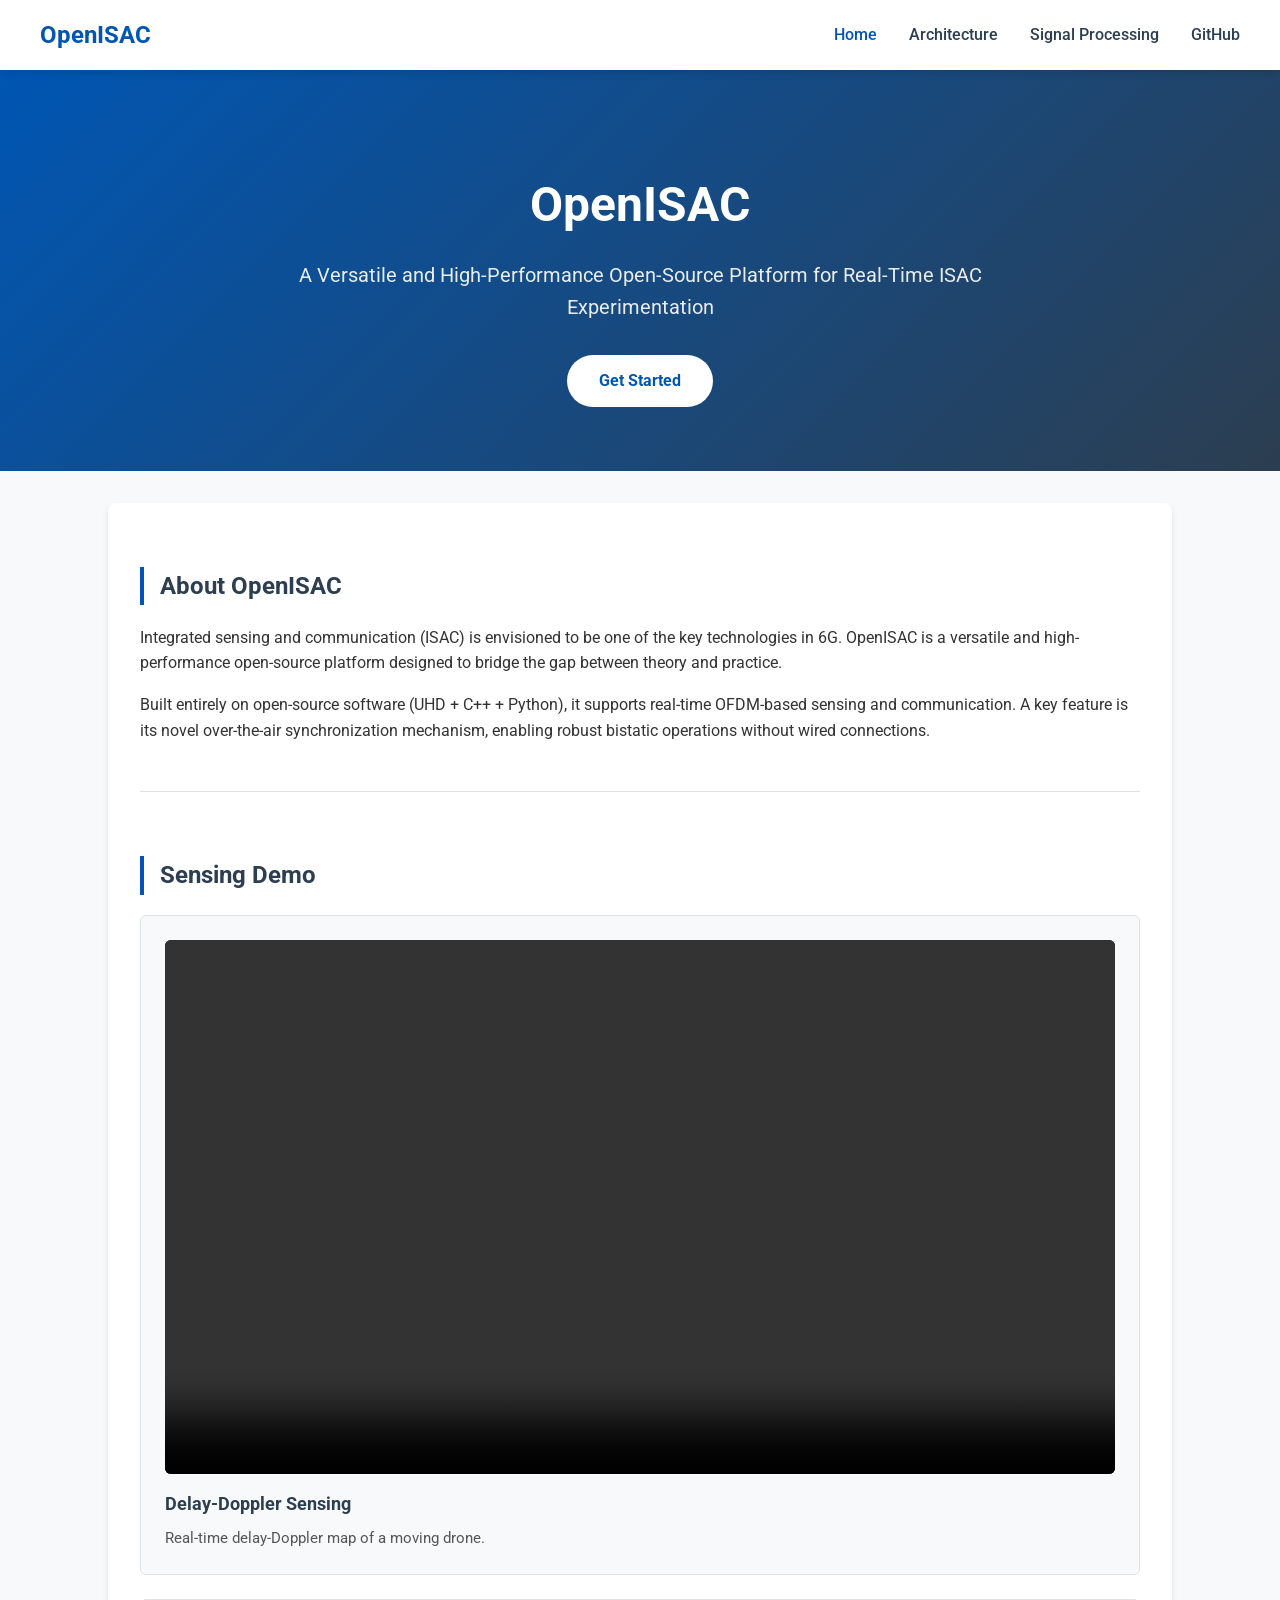
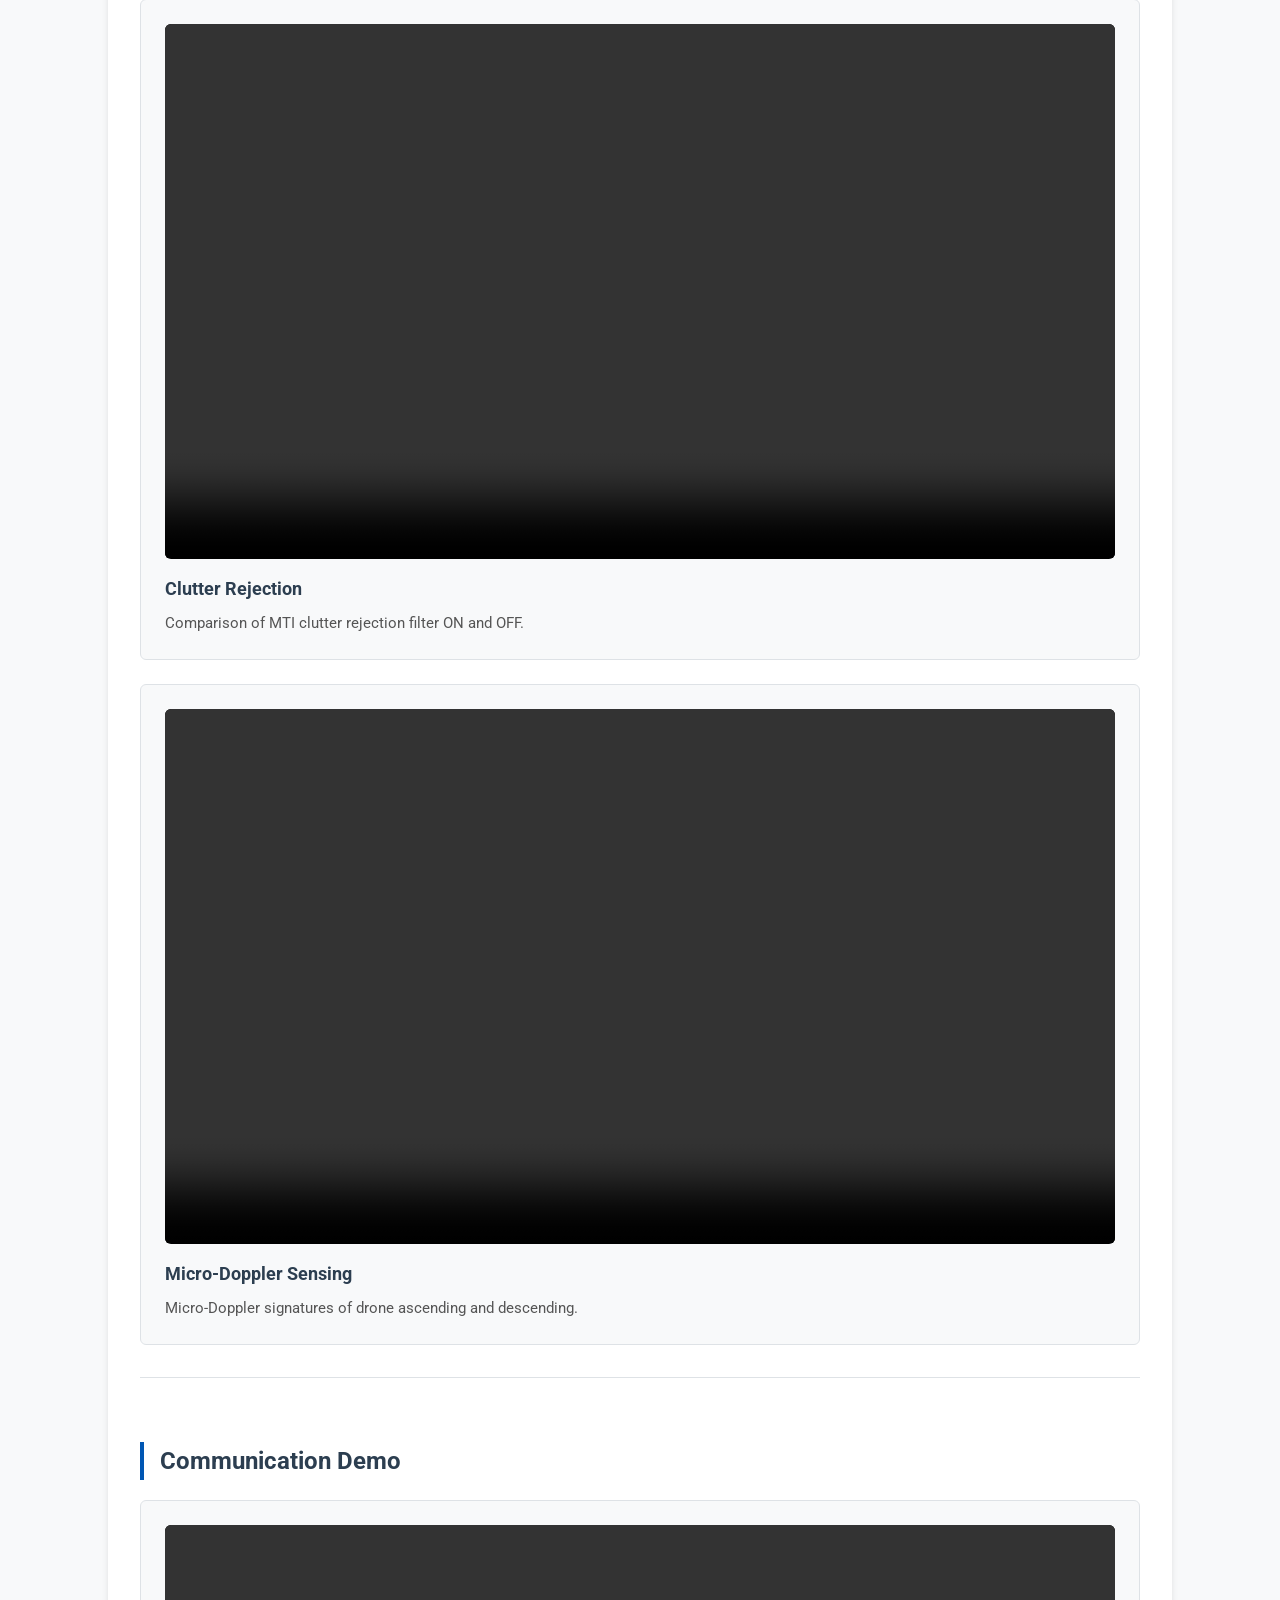
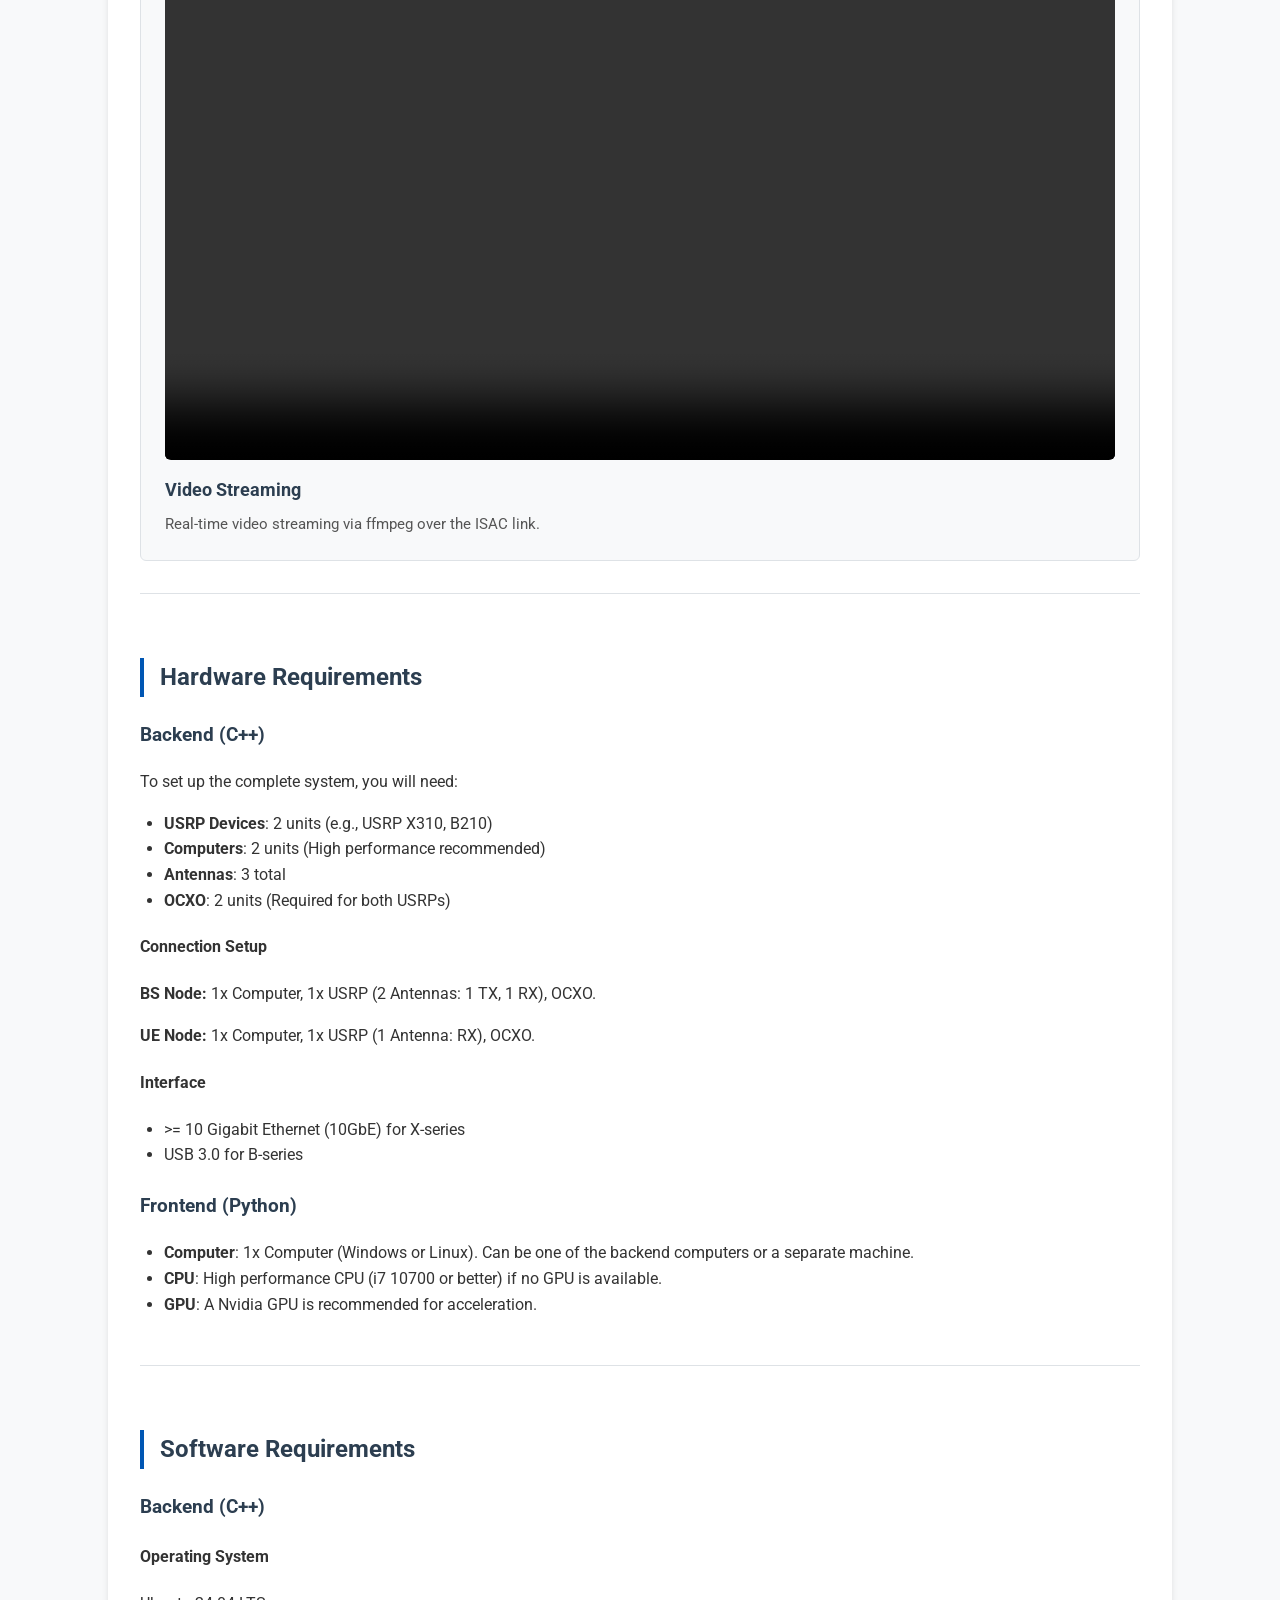
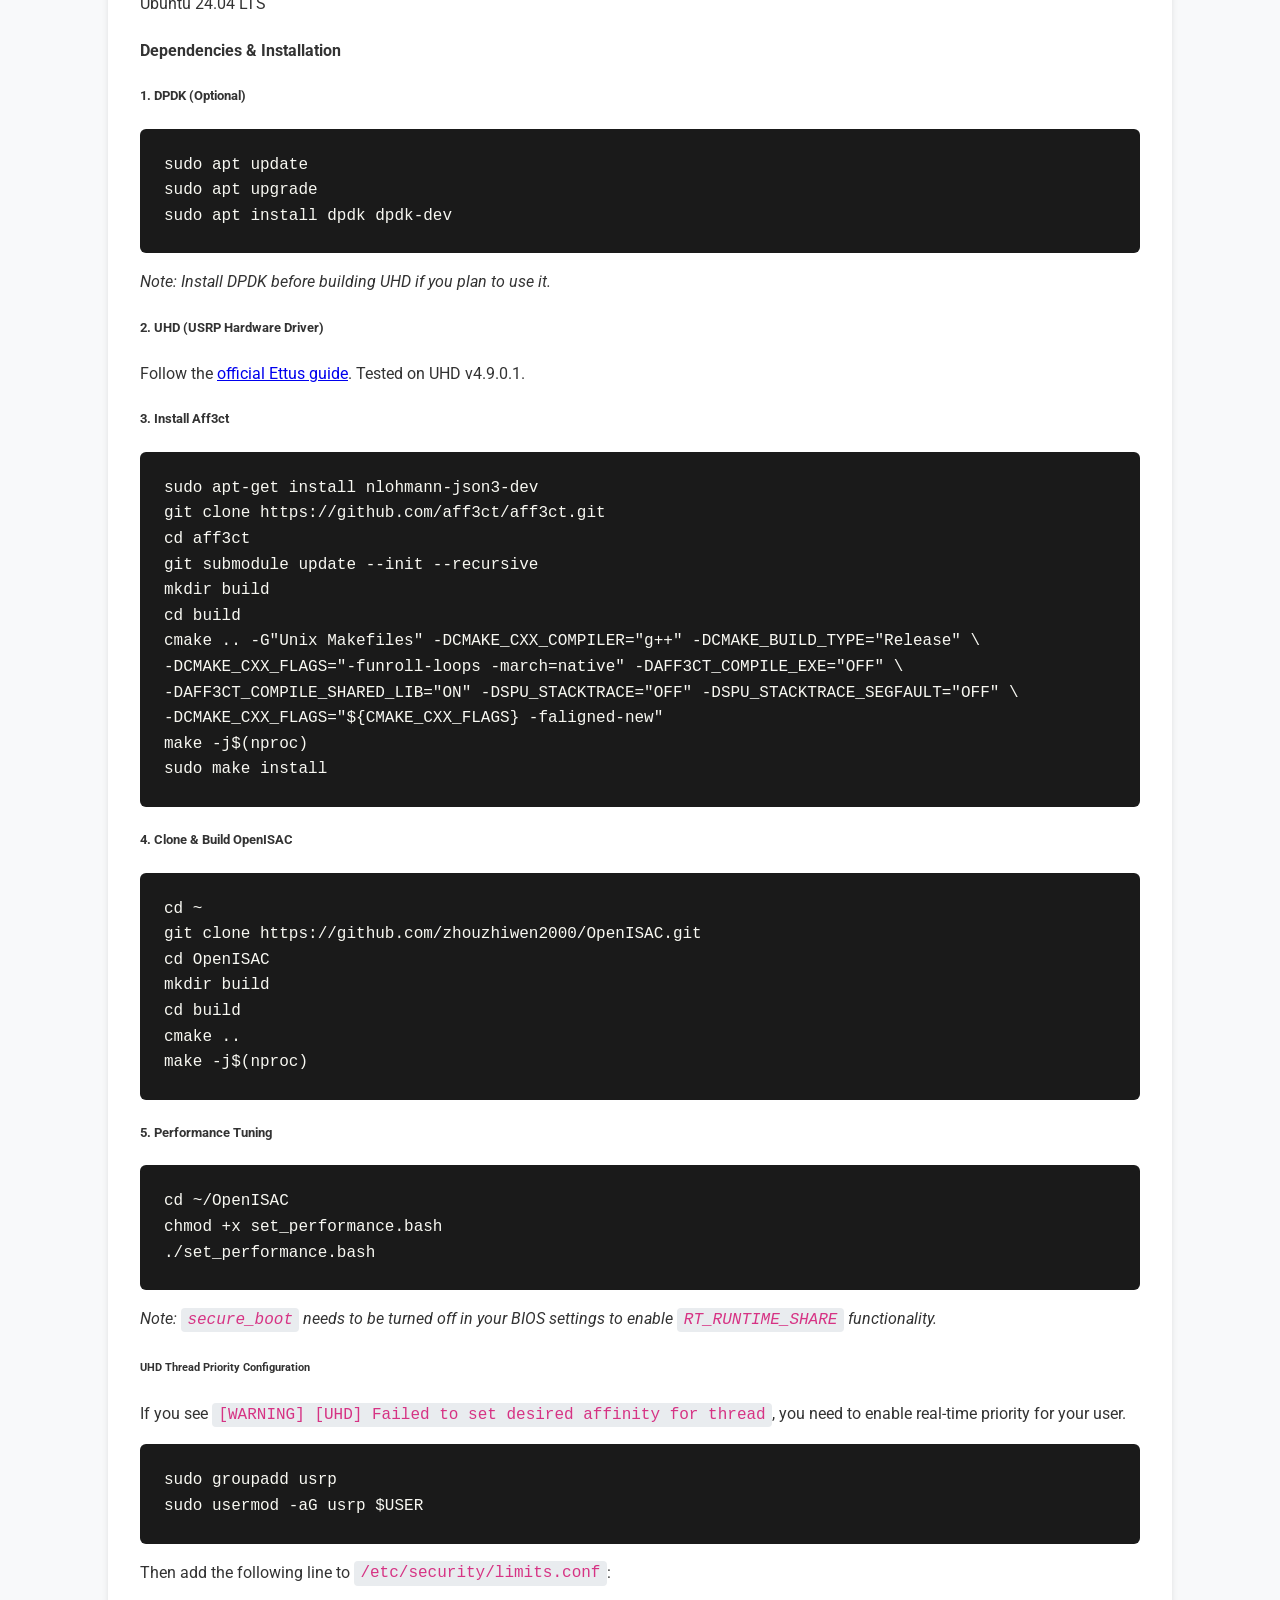
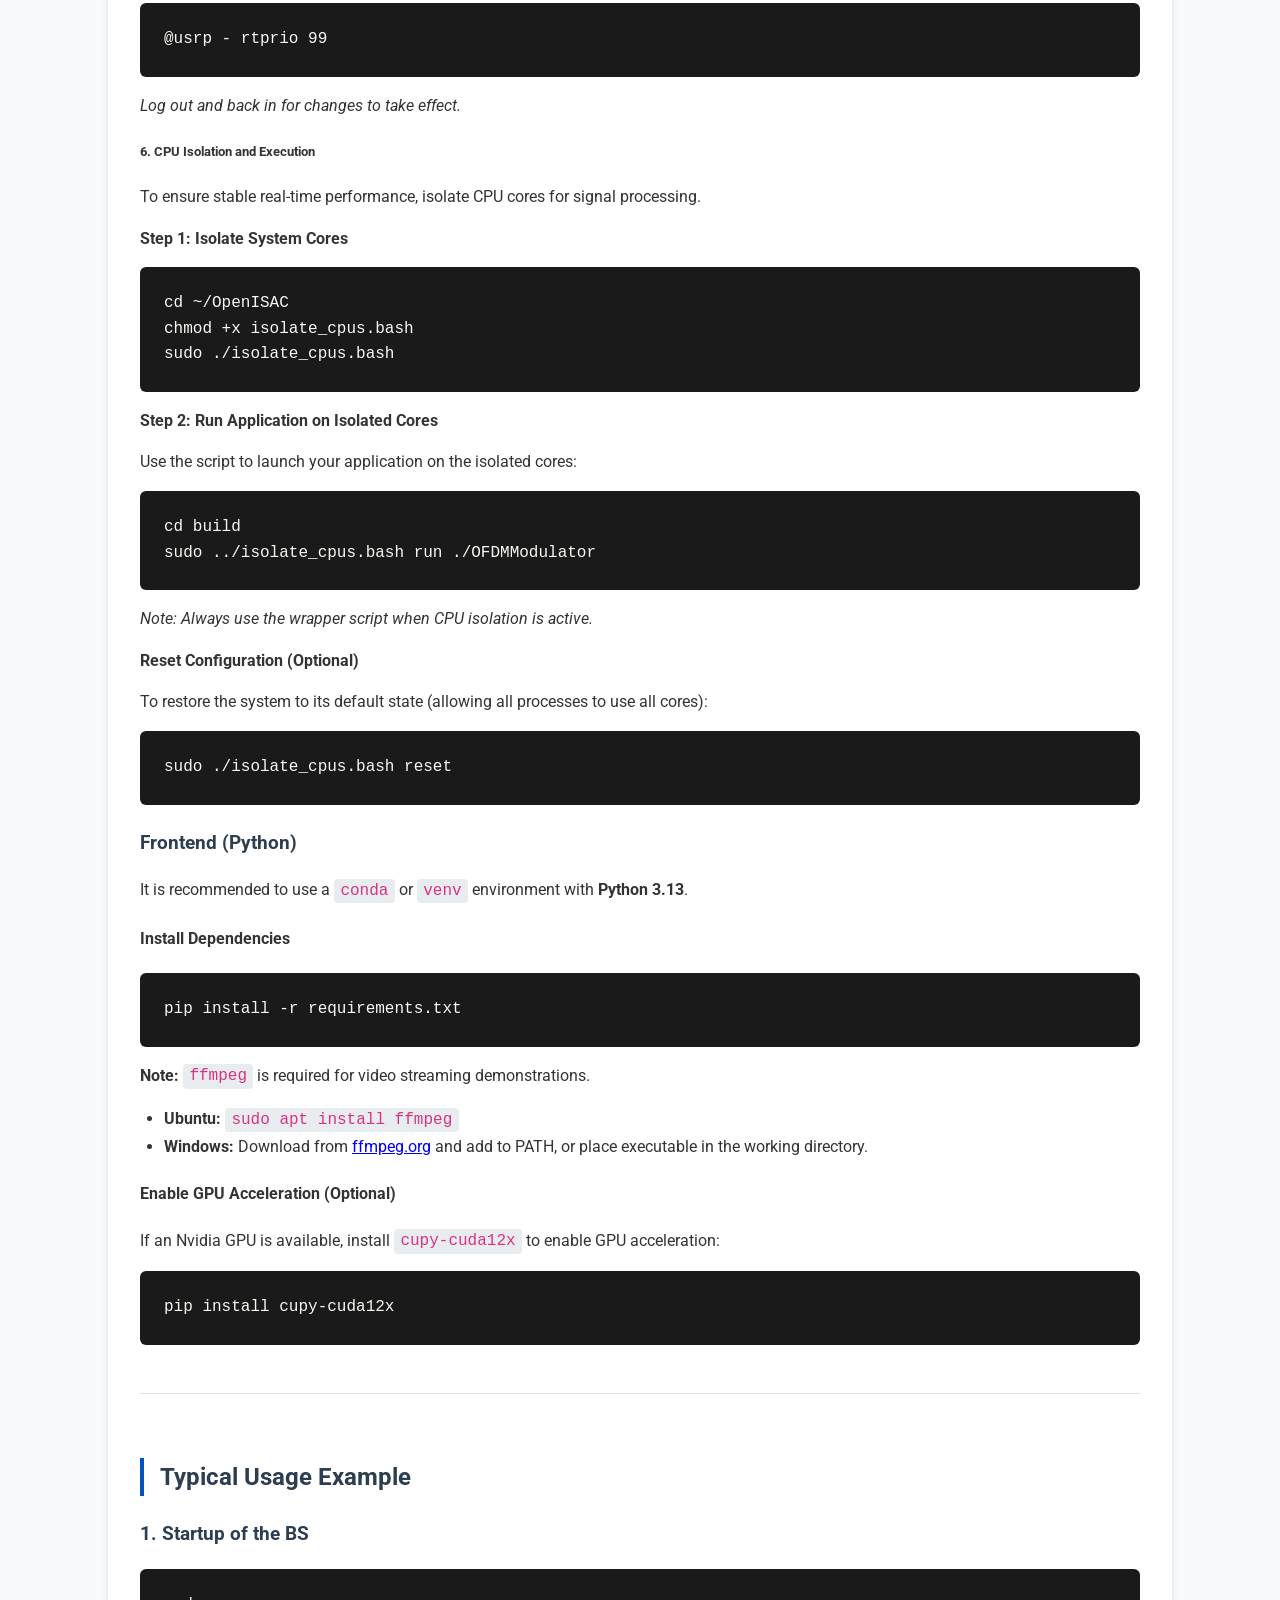
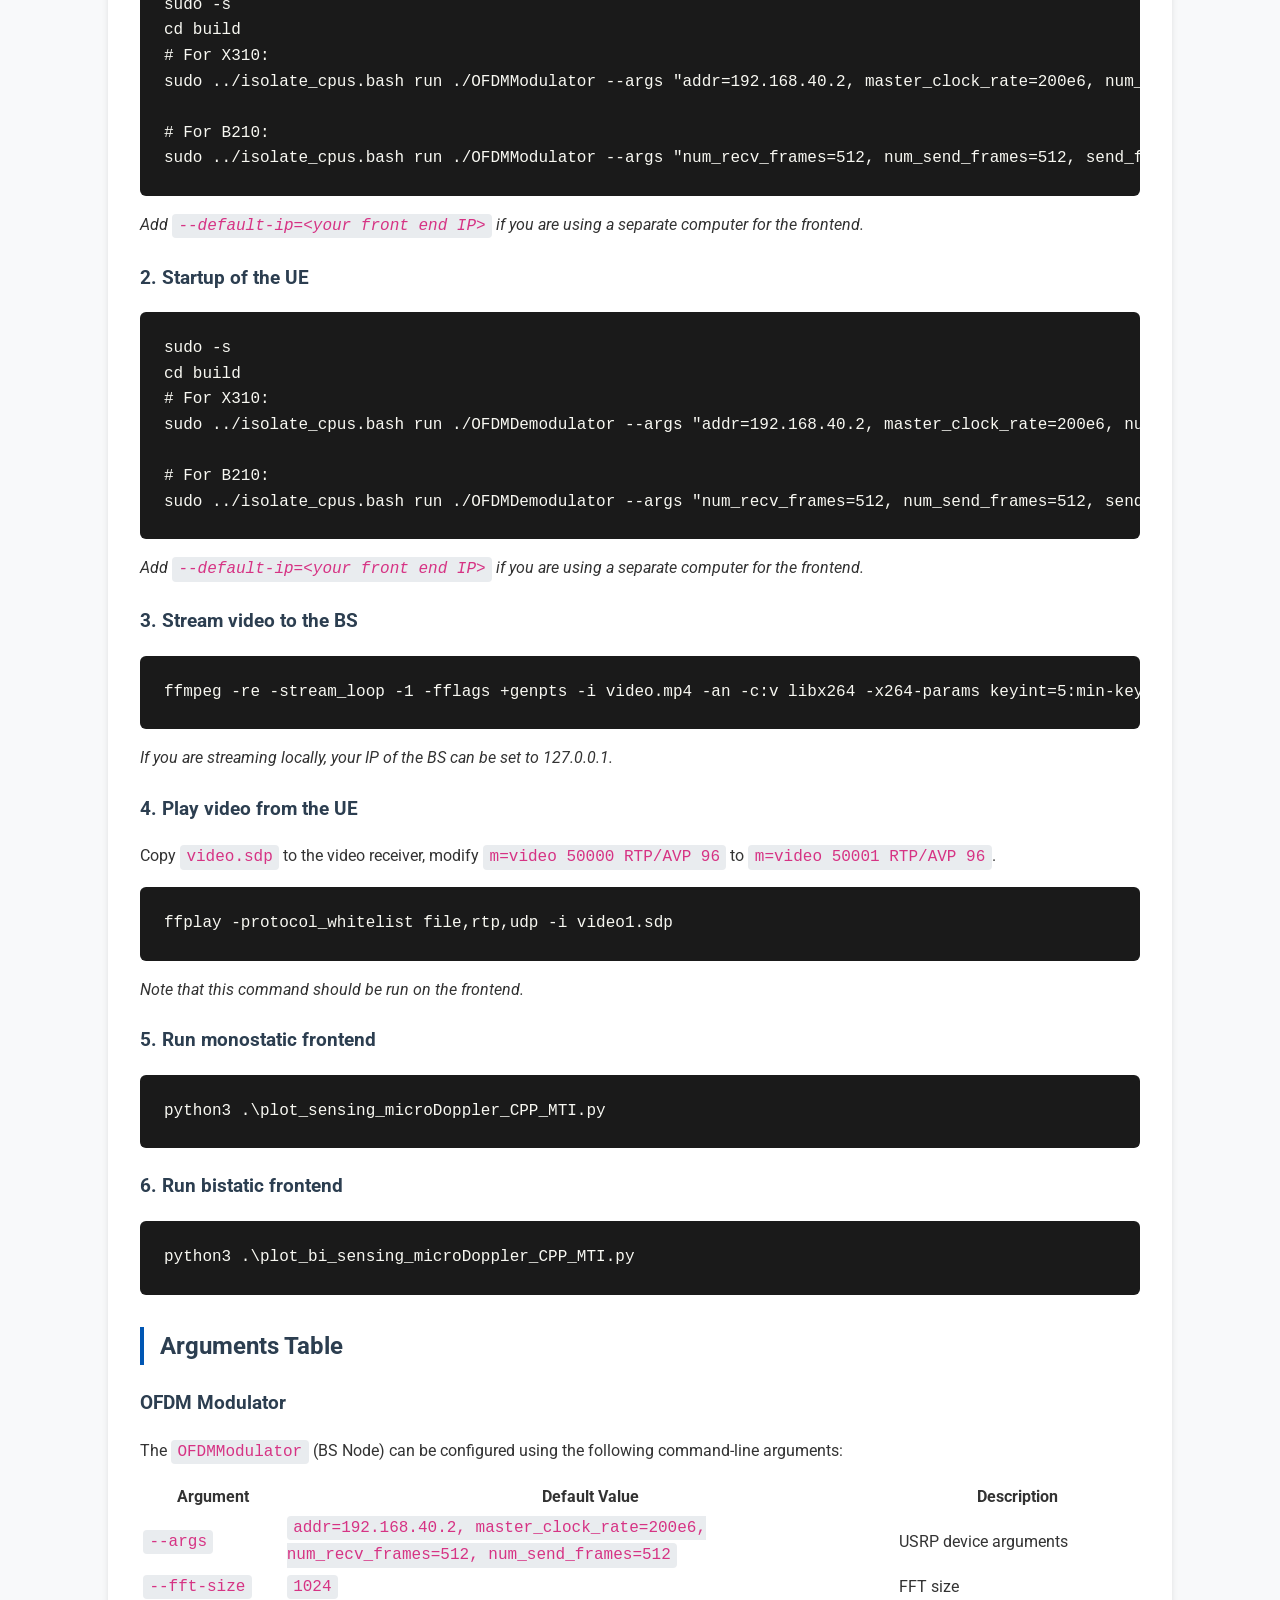
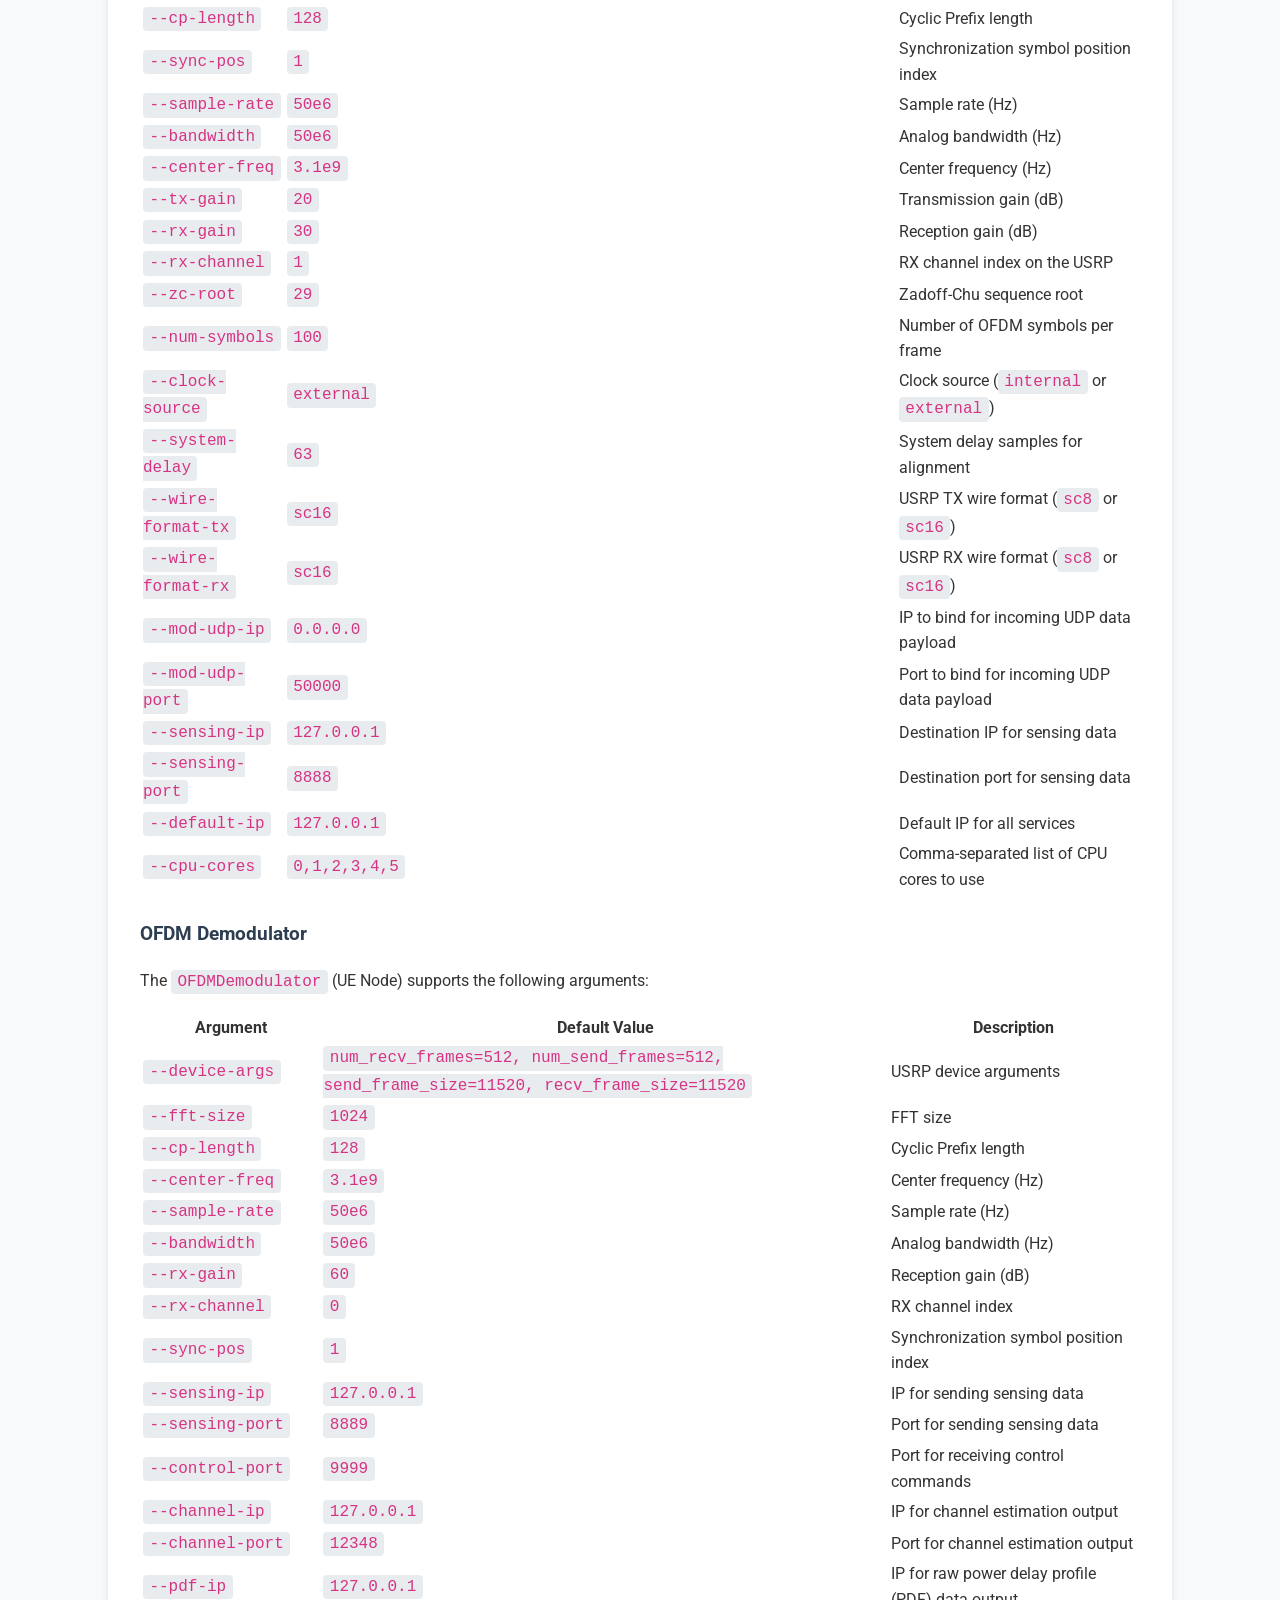
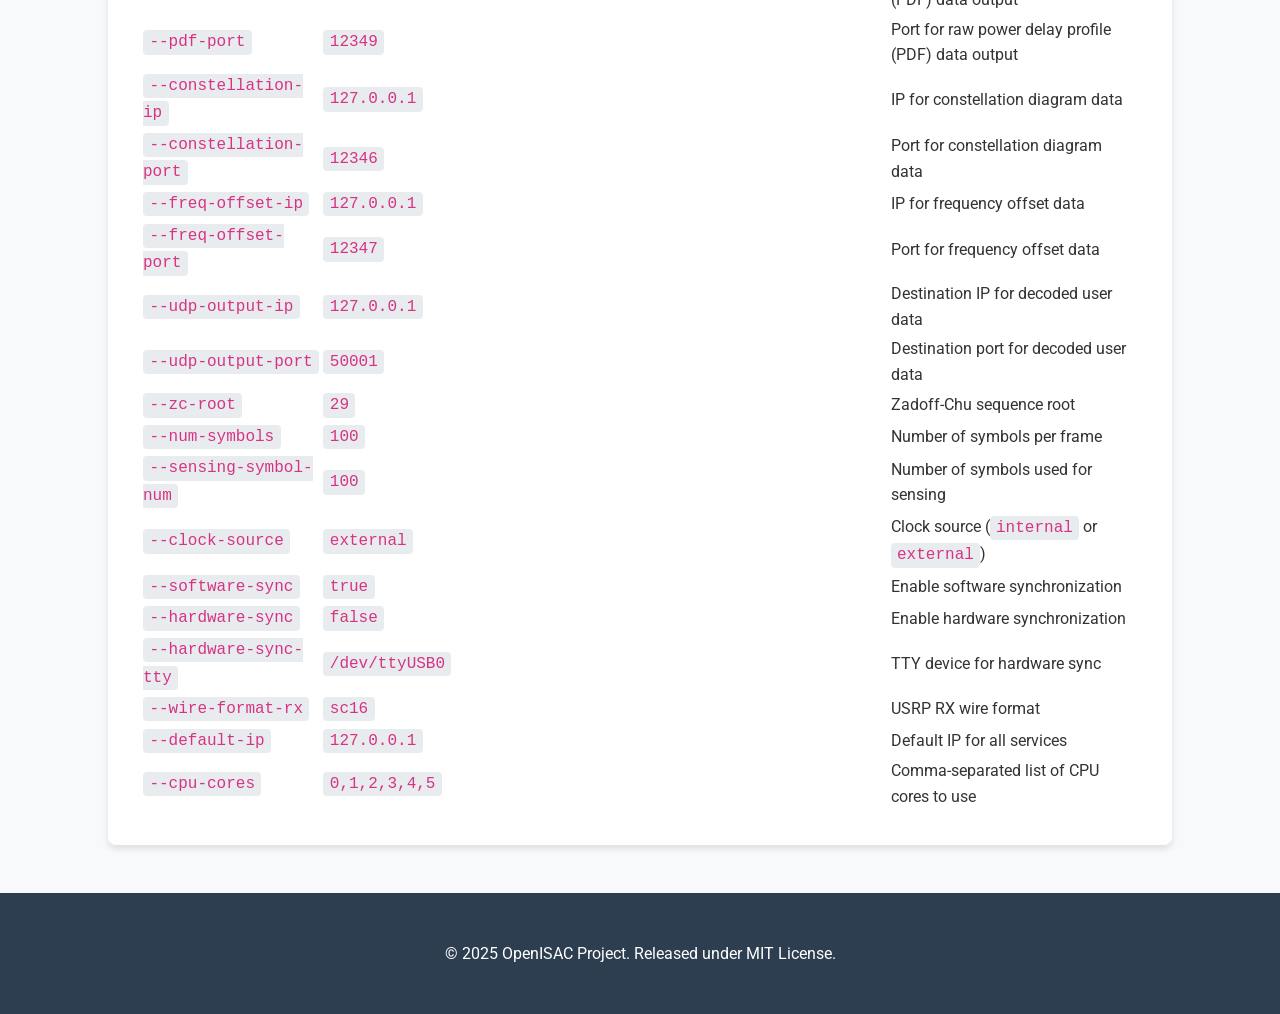
==== docs/index.html @ 825cb0c3 "Public Release V0.1" ====
<!DOCTYPE html>
<html lang="en">

<head>
    <meta charset="UTF-8">
    <meta name="viewport" content="width=device-width, initial-scale=1.0">
    <title>OpenISAC - Real-Time OFDM ISAC Platform</title>
    <link rel="stylesheet" href="style.css">
    <link href="https://fonts.googleapis.com/css2?family=Roboto:wght@300;400;500;700&display=swap" rel="stylesheet">
</head>

<body>

    <header>
        <nav>
            <a href="index.html" class="logo">OpenISAC</a>
            <ul class="nav-links">
                <li><a href="index.html" class="active">Home</a></li>
                <li><a href="architecture.html">Architecture</a></li>
                <li><a href="signal_processing.html">Signal Processing</a></li>
                <li><a href="https://github.com/zhouzhiwen2000/OpenISAC" target="_blank">GitHub</a></li>
            </ul>
        </nav>
    </header>

    <div class="hero">
        <h1>OpenISAC</h1>
        <p>A Versatile and High-Performance Open-Source Platform for Real-Time ISAC Experimentation</p>
        <a href="#installation" class="cta-button">Get Started</a>
    </div>

    <main>
        <section id="about">
            <h2>About OpenISAC</h2>
            <p>
                Integrated sensing and communication (ISAC) is envisioned to be one of the key technologies in 6G.
                OpenISAC is a versatile and high-performance open-source platform designed to bridge the gap between
                theory and practice.
            </p>
            <p>
                Built entirely on open-source software (UHD + C++ + Python), it supports real-time OFDM-based sensing
                and communication.
                A key feature is its novel over-the-air synchronization mechanism, enabling robust bistatic operations
                without wired connections.
            </p>
        </section>

        <section id="sensing-demo">
            <h2>Sensing Demo</h2>
            <div class="demo-grid">
                <div class="demo-card">
                    <div class="video-wrapper">
                        <video controls muted loop playsinline>
                            <source src="videos/Drone_Moving.mp4" type="video/mp4">
                            Your browser does not support the video tag.
                        </video>
                    </div>
                    <h3>Delay-Doppler Sensing</h3>
                    <p>Real-time delay-Doppler map of a moving drone.</p>
                </div>
                <div class="demo-card">
                    <div class="video-wrapper">
                        <video controls muted loop playsinline>
                            <source src="videos/MTI_on_vs_off.mp4" type="video/mp4">
                            Your browser does not support the video tag.
                        </video>
                    </div>
                    <h3>Clutter Rejection</h3>
                    <p>Comparison of MTI clutter rejection filter ON and OFF.</p>
                </div>
                <div class="demo-card">
                    <div class="video-wrapper">
                        <video controls muted loop playsinline>
                            <source src="videos/MicroDoppler_Up_Down.mp4" type="video/mp4">
                            Your browser does not support the video tag.
                        </video>
                    </div>
                    <h3>Micro-Doppler Sensing</h3>
                    <p>Micro-Doppler signatures of drone ascending and descending.</p>
                </div>
            </div>
        </section>

        <section id="comm-demo">
            <h2>Communication Demo</h2>
            <div class="demo-grid">
                <div class="demo-card">
                    <div class="video-wrapper">
                        <video controls muted loop playsinline>
                            <source src="videos/Communication.mp4" type="video/mp4">
                            Your browser does not support the video tag.
                        </video>
                    </div>
                    <h3>Video Streaming</h3>
                    <p>Real-time video streaming via ffmpeg over the ISAC link.</p>
                </div>
            </div>
        </section>

        <section id="hardware">
            <h2>Hardware Requirements</h2>
            <h3>Backend (C++)</h3>

            <p>To set up the complete system, you will need:</p>
            <ul>
                <li><strong>USRP Devices</strong>: 2 units (e.g., USRP X310, B210)</li>
                <li><strong>Computers</strong>: 2 units (High performance recommended)</li>
                <li><strong>Antennas</strong>: 3 total</li>
                <li><strong>OCXO</strong>: 2 units (Required for both USRPs)</li>
            </ul>

            <h4>Connection Setup</h4>
            <p><strong>BS Node:</strong> 1x Computer, 1x USRP (2 Antennas: 1 TX, 1 RX), OCXO.</p>
            <p><strong>UE Node:</strong> 1x Computer, 1x USRP (1 Antenna: RX), OCXO.</p>

            <h4>Interface</h4>
            <ul>
                <li>>= 10 Gigabit Ethernet (10GbE) for X-series</li>
                <li>USB 3.0 for B-series</li>
            </ul>

            <h3>Frontend (Python)</h3>
            <ul>
                <li><strong>Computer</strong>: 1x Computer (Windows or Linux). Can be one of the backend computers or a
                    separate machine.</li>
                <li><strong>CPU</strong>: High performance CPU (i7 10700 or better) if no GPU is available.</li>
                <li><strong>GPU</strong>: A Nvidia GPU is recommended for acceleration.</li>
            </ul>
        </section>

        <section id="software">
            <h2>Software Requirements</h2>
            <h3>Backend (C++)</h3>

            <h4>Operating System</h4>
            <p>Ubuntu 24.04 LTS</p>

            <h4 id="installation">Dependencies & Installation</h4>

            <h5>1. DPDK (Optional)</h5>
            <pre><code class="language-bash">sudo apt update
sudo apt upgrade
sudo apt install dpdk dpdk-dev</code></pre>
            <p><em>Note: Install DPDK before building UHD if you plan to use it.</em></p>

            <h5>2. UHD (USRP Hardware Driver)</h5>
            <p>Follow the <a
                    href="https://kb.ettus.com/Building_and_Installing_the_USRP_Open-Source_Toolchain_(UHD_and_GNU_Radio)_on_Linux"
                    target="_blank">official Ettus guide</a>. Tested on UHD v4.9.0.1.</p>

            <h5>3. Install Aff3ct</h5>
            <pre><code class="language-bash">sudo apt-get install nlohmann-json3-dev
git clone https://github.com/aff3ct/aff3ct.git
cd aff3ct
git submodule update --init --recursive
mkdir build
cd build
cmake .. -G"Unix Makefiles" -DCMAKE_CXX_COMPILER="g++" -DCMAKE_BUILD_TYPE="Release" \
-DCMAKE_CXX_FLAGS="-funroll-loops -march=native" -DAFF3CT_COMPILE_EXE="OFF" \
-DAFF3CT_COMPILE_SHARED_LIB="ON" -DSPU_STACKTRACE="OFF" -DSPU_STACKTRACE_SEGFAULT="OFF" \
-DCMAKE_CXX_FLAGS="${CMAKE_CXX_FLAGS} -faligned-new"
make -j$(nproc)
sudo make install</code></pre>

            <h5>4. Clone & Build OpenISAC</h5>
            <pre><code class="language-bash">cd ~
git clone https://github.com/zhouzhiwen2000/OpenISAC.git
cd OpenISAC
mkdir build
cd build
cmake ..
make -j$(nproc)</code></pre>

            <h5>5. Performance Tuning</h5>
            <pre><code class="language-bash">cd ~/OpenISAC
chmod +x set_performance.bash
./set_performance.bash</code></pre>
            <p><em>Note: <code>secure_boot</code> needs to be turned off in your BIOS settings to enable
                    <code>RT_RUNTIME_SHARE</code> functionality.</em></p>


            <h6>UHD Thread Priority Configuration</h6>
            <p>If you see <code>[WARNING] [UHD] Failed to set desired affinity for thread</code>, you need to enable
                real-time priority for your user.</p>
            <pre><code class="language-bash">sudo groupadd usrp
sudo usermod -aG usrp $USER</code></pre>
            <p>Then add the following line to <code>/etc/security/limits.conf</code>:</p>
            <pre><code class="language-text">@usrp - rtprio 99</code></pre>
            <p><em>Log out and back in for changes to take effect.</em></p>

            <h5>6. CPU Isolation and Execution</h5>
            <p>To ensure stable real-time performance, isolate CPU cores for signal processing.</p>

            <p><strong>Step 1: Isolate System Cores</strong></p>
            <pre><code class="language-bash">cd ~/OpenISAC
chmod +x isolate_cpus.bash
sudo ./isolate_cpus.bash</code></pre>

            <p><strong>Step 2: Run Application on Isolated Cores</strong></p>
            <p>Use the script to launch your application on the isolated cores:</p>
            <pre><code class="language-bash">cd build
sudo ../isolate_cpus.bash run ./OFDMModulator</code></pre>
            <p><em>Note: Always use the wrapper script when CPU isolation is active.</em></p>

            <p><strong>Reset Configuration (Optional)</strong></p>
            <p>To restore the system to its default state (allowing all processes to use all cores):</p>
            <pre><code class="language-bash">sudo ./isolate_cpus.bash reset</code></pre>

            <h3>Frontend (Python)</h3>

            <p>It is recommended to use a <code>conda</code> or <code>venv</code> environment with <strong>Python
                    3.13</strong>.</p>

            <h4>Install Dependencies</h4>
            <pre><code class="language-bash">pip install -r requirements.txt</code></pre>

            <p><strong>Note:</strong> <code>ffmpeg</code> is required for video streaming demonstrations.</p>
            <ul>
                <li><strong>Ubuntu:</strong> <code>sudo apt install ffmpeg</code></li>
                <li><strong>Windows:</strong> Download from <a href="https://ffmpeg.org/download.html"
                        target="_blank">ffmpeg.org</a> and add to PATH, or place executable in the working directory.
                </li>
            </ul>

            <h4>Enable GPU Acceleration (Optional)</h4>
            <p>If an Nvidia GPU is available, install <code>cupy-cuda12x</code> to enable GPU acceleration:</p>
            <pre><code class="language-bash">pip install cupy-cuda12x</code></pre>
        </section>

        <section id="usage">
            <h2>Typical Usage Example</h2>

            <h3>1. Startup of the BS</h3>
            <pre><code class="language-bash">sudo -s
cd build
# For X310:
sudo ../isolate_cpus.bash run ./OFDMModulator --args "addr=192.168.40.2, master_clock_rate=200e6, num_recv_frames=512, num_send_frames=512"

# For B210:
sudo ../isolate_cpus.bash run ./OFDMModulator --args "num_recv_frames=512, num_send_frames=512, send_frame_size=11520, recv_frame_size=11520"</code></pre>
            <p><em>Add <code>--default-ip=&lt;your front end IP&gt;</code> if you are using a separate computer for the
                    frontend.</em></p>

            <h3>2. Startup of the UE</h3>
            <pre><code class="language-bash">sudo -s
cd build
# For X310:
sudo ../isolate_cpus.bash run ./OFDMDemodulator --args "addr=192.168.40.2, master_clock_rate=200e6, num_recv_frames=512, num_send_frames=512"

# For B210:
sudo ../isolate_cpus.bash run ./OFDMDemodulator --args "num_recv_frames=512, num_send_frames=512, send_frame_size=11520, recv_frame_size=11520"</code></pre>
            <p><em>Add <code>--default-ip=&lt;your front end IP&gt;</code> if you are using a separate computer for the
                    frontend.</em></p>

            <h3>3. Stream video to the BS</h3>
            <pre><code class="language-bash">ffmpeg -re -stream_loop -1 -fflags +genpts -i video.mp4 -an -c:v libx264 -x264-params keyint=5:min-keyint=1 -b:v 3000k -minrate 3000k -maxrate 3000k -bufsize 1M -f rtp -sdp_file video.sdp "rtp://&lt;your IP of the BS&gt;:50000"</code></pre>
            <p><em>If you are streaming locally, your IP of the BS can be set to 127.0.0.1.</em></p>

            <h3>4. Play video from the UE</h3>
            <p>Copy <code>video.sdp</code> to the video receiver, modify <code>m=video 50000 RTP/AVP 96</code> to
                <code>m=video 50001 RTP/AVP 96</code>.
            </p>
            <pre><code class="language-bash">ffplay -protocol_whitelist file,rtp,udp -i video1.sdp</code></pre>
            <p><em>Note that this command should be run on the frontend.</em></p>

            <h3>5. Run monostatic frontend</h3>
            <pre><code class="language-bash">python3 .\plot_sensing_microDoppler_CPP_MTI.py</code></pre>

            <h3>6. Run bistatic frontend</h3>
            <pre><code class="language-bash">python3 .\plot_bi_sensing_microDoppler_CPP_MTI.py</code></pre>

            <h2>Arguments Table</h2>

            <h3>OFDM Modulator</h3>
            <p>The <code>OFDMModulator</code> (BS Node) can be configured using the following command-line arguments:
            </p>
            <table>
                <thead>
                    <tr>
                        <th>Argument</th>
                        <th>Default Value</th>
                        <th>Description</th>
                    </tr>
                </thead>
                <tbody>
                    <tr>
                        <td><code>--args</code></td>
                        <td><code>addr=192.168.40.2, master_clock_rate=200e6, num_recv_frames=512, num_send_frames=512</code>
                        </td>
                        <td>USRP device arguments</td>
                    </tr>
                    <tr>
                        <td><code>--fft-size</code></td>
                        <td><code>1024</code></td>
                        <td>FFT size</td>
                    </tr>
                    <tr>
                        <td><code>--cp-length</code></td>
                        <td><code>128</code></td>
                        <td>Cyclic Prefix length</td>
                    </tr>
                    <tr>
                        <td><code>--sync-pos</code></td>
                        <td><code>1</code></td>
                        <td>Synchronization symbol position index</td>
                    </tr>
                    <tr>
                        <td><code>--sample-rate</code></td>
                        <td><code>50e6</code></td>
                        <td>Sample rate (Hz)</td>
                    </tr>
                    <tr>
                        <td><code>--bandwidth</code></td>
                        <td><code>50e6</code></td>
                        <td>Analog bandwidth (Hz)</td>
                    </tr>
                    <tr>
                        <td><code>--center-freq</code></td>
                        <td><code>3.1e9</code></td>
                        <td>Center frequency (Hz)</td>
                    </tr>
                    <tr>
                        <td><code>--tx-gain</code></td>
                        <td><code>20</code></td>
                        <td>Transmission gain (dB)</td>
                    </tr>
                    <tr>
                        <td><code>--rx-gain</code></td>
                        <td><code>30</code></td>
                        <td>Reception gain (dB)</td>
                    </tr>
                    <tr>
                        <td><code>--rx-channel</code></td>
                        <td><code>1</code></td>
                        <td>RX channel index on the USRP</td>
                    </tr>
                    <tr>
                        <td><code>--zc-root</code></td>
                        <td><code>29</code></td>
                        <td>Zadoff-Chu sequence root</td>
                    </tr>
                    <tr>
                        <td><code>--num-symbols</code></td>
                        <td><code>100</code></td>
                        <td>Number of OFDM symbols per frame</td>
                    </tr>
                    <tr>
                        <td><code>--clock-source</code></td>
                        <td><code>external</code></td>
                        <td>Clock source (<code>internal</code> or <code>external</code>)</td>
                    </tr>
                    <tr>
                        <td><code>--system-delay</code></td>
                        <td><code>63</code></td>
                        <td>System delay samples for alignment</td>
                    </tr>
                    <tr>
                        <td><code>--wire-format-tx</code></td>
                        <td><code>sc16</code></td>
                        <td>USRP TX wire format (<code>sc8</code> or <code>sc16</code>)</td>
                    </tr>
                    <tr>
                        <td><code>--wire-format-rx</code></td>
                        <td><code>sc16</code></td>
                        <td>USRP RX wire format (<code>sc8</code> or <code>sc16</code>)</td>
                    </tr>
                    <tr>
                        <td><code>--mod-udp-ip</code></td>
                        <td><code>0.0.0.0</code></td>
                        <td>IP to bind for incoming UDP data payload</td>
                    </tr>
                    <tr>
                        <td><code>--mod-udp-port</code></td>
                        <td><code>50000</code></td>
                        <td>Port to bind for incoming UDP data payload</td>
                    </tr>
                    <tr>
                        <td><code>--sensing-ip</code></td>
                        <td><code>127.0.0.1</code></td>
                        <td>Destination IP for sensing data</td>
                    </tr>
                    <tr>
                        <td><code>--sensing-port</code></td>
                        <td><code>8888</code></td>
                        <td>Destination port for sensing data</td>
                    </tr>
                    <tr>
                        <td><code>--default-ip</code></td>
                        <td><code>127.0.0.1</code></td>
                        <td>Default IP for all services</td>
                    </tr>
                    <tr>
                        <td><code>--cpu-cores</code></td>
                        <td><code>0,1,2,3,4,5</code></td>
                        <td>Comma-separated list of CPU cores to use</td>
                    </tr>
                </tbody>
            </table>

            <h3>OFDM Demodulator</h3>
            <p>The <code>OFDMDemodulator</code> (UE Node) supports the following arguments:</p>
            <table>
                <thead>
                    <tr>
                        <th>Argument</th>
                        <th>Default Value</th>
                        <th>Description</th>
                    </tr>
                </thead>
                <tbody>
                    <tr>
                        <td><code>--device-args</code></td>
                        <td><code>num_recv_frames=512, num_send_frames=512, send_frame_size=11520, recv_frame_size=11520</code>
                        </td>
                        <td>USRP device arguments</td>
                    </tr>
                    <tr>
                        <td><code>--fft-size</code></td>
                        <td><code>1024</code></td>
                        <td>FFT size</td>
                    </tr>
                    <tr>
                        <td><code>--cp-length</code></td>
                        <td><code>128</code></td>
                        <td>Cyclic Prefix length</td>
                    </tr>
                    <tr>
                        <td><code>--center-freq</code></td>
                        <td><code>3.1e9</code></td>
                        <td>Center frequency (Hz)</td>
                    </tr>
                    <tr>
                        <td><code>--sample-rate</code></td>
                        <td><code>50e6</code></td>
                        <td>Sample rate (Hz)</td>
                    </tr>
                    <tr>
                        <td><code>--bandwidth</code></td>
                        <td><code>50e6</code></td>
                        <td>Analog bandwidth (Hz)</td>
                    </tr>
                    <tr>
                        <td><code>--rx-gain</code></td>
                        <td><code>60</code></td>
                        <td>Reception gain (dB)</td>
                    </tr>
                    <tr>
                        <td><code>--rx-channel</code></td>
                        <td><code>0</code></td>
                        <td>RX channel index</td>
                    </tr>
                    <tr>
                        <td><code>--sync-pos</code></td>
                        <td><code>1</code></td>
                        <td>Synchronization symbol position index</td>
                    </tr>
                    <tr>
                        <td><code>--sensing-ip</code></td>
                        <td><code>127.0.0.1</code></td>
                        <td>IP for sending sensing data</td>
                    </tr>
                    <tr>
                        <td><code>--sensing-port</code></td>
                        <td><code>8889</code></td>
                        <td>Port for sending sensing data</td>
                    </tr>
                    <tr>
                        <td><code>--control-port</code></td>
                        <td><code>9999</code></td>
                        <td>Port for receiving control commands</td>
                    </tr>
                    <tr>
                        <td><code>--channel-ip</code></td>
                        <td><code>127.0.0.1</code></td>
                        <td>IP for channel estimation output</td>
                    </tr>
                    <tr>
                        <td><code>--channel-port</code></td>
                        <td><code>12348</code></td>
                        <td>Port for channel estimation output</td>
                    </tr>
                    <tr>
                        <td><code>--pdf-ip</code></td>
                        <td><code>127.0.0.1</code></td>
                        <td>IP for raw power delay profile (PDF) data output</td>
                    </tr>
                    <tr>
                        <td><code>--pdf-port</code></td>
                        <td><code>12349</code></td>
                        <td>Port for raw power delay profile (PDF) data output</td>
                    </tr>
                    <tr>
                        <td><code>--constellation-ip</code></td>
                        <td><code>127.0.0.1</code></td>
                        <td>IP for constellation diagram data</td>
                    </tr>
                    <tr>
                        <td><code>--constellation-port</code></td>
                        <td><code>12346</code></td>
                        <td>Port for constellation diagram data</td>
                    </tr>
                    <tr>
                        <td><code>--freq-offset-ip</code></td>
                        <td><code>127.0.0.1</code></td>
                        <td>IP for frequency offset data</td>
                    </tr>
                    <tr>
                        <td><code>--freq-offset-port</code></td>
                        <td><code>12347</code></td>
                        <td>Port for frequency offset data</td>
                    </tr>
                    <tr>
                        <td><code>--udp-output-ip</code></td>
                        <td><code>127.0.0.1</code></td>
                        <td>Destination IP for decoded user data</td>
                    </tr>
                    <tr>
                        <td><code>--udp-output-port</code></td>
                        <td><code>50001</code></td>
                        <td>Destination port for decoded user data</td>
                    </tr>
                    <tr>
                        <td><code>--zc-root</code></td>
                        <td><code>29</code></td>
                        <td>Zadoff-Chu sequence root</td>
                    </tr>
                    <tr>
                        <td><code>--num-symbols</code></td>
                        <td><code>100</code></td>
                        <td>Number of symbols per frame</td>
                    </tr>
                    <tr>
                        <td><code>--sensing-symbol-num</code></td>
                        <td><code>100</code></td>
                        <td>Number of symbols used for sensing</td>
                    </tr>
                    <tr>
                        <td><code>--clock-source</code></td>
                        <td><code>external</code></td>
                        <td>Clock source (<code>internal</code> or <code>external</code>)</td>
                    </tr>
                    <tr>
                        <td><code>--software-sync</code></td>
                        <td><code>true</code></td>
                        <td>Enable software synchronization</td>
                    </tr>
                    <tr>
                        <td><code>--hardware-sync</code></td>
                        <td><code>false</code></td>
                        <td>Enable hardware synchronization</td>
                    </tr>
                    <tr>
                        <td><code>--hardware-sync-tty</code></td>
                        <td><code>/dev/ttyUSB0</code></td>
                        <td>TTY device for hardware sync</td>
                    </tr>
                    <tr>
                        <td><code>--wire-format-rx</code></td>
                        <td><code>sc16</code></td>
                        <td>USRP RX wire format</td>
                    </tr>
                    <tr>
                        <td><code>--default-ip</code></td>
                        <td><code>127.0.0.1</code></td>
                        <td>Default IP for all services</td>
                    </tr>
                    <tr>
                        <td><code>--cpu-cores</code></td>
                        <td><code>0,1,2,3,4,5</code></td>
                        <td>Comma-separated list of CPU cores to use</td>
                    </tr>
                </tbody>
            </table>
        </section>
    </main>

    <footer>
        <p>&copy; 2025 OpenISAC Project. Released under MIT License.</p>
    </footer>

</body>
<!-- Note: Images referenced here are placeholders. User to replace as needed. -->

</html>
---- docs/style.css ----
:root {
    --primary-color: #0056b3;
    --secondary-color: #2c3e50;
    --background-color: #f8f9fa;
    --text-color: #333;
    --dark-bg: #1a1a1a;
    --light-gray: #e9ecef;
    --border-color: #dee2e6;
    --shadow: 0 4px 6px rgba(0, 0, 0, 0.1);
}

body {
    font-family: 'Segoe UI', Roboto, 'Helvetica Neue', Arial, sans-serif;
    line-height: 1.6;
    color: var(--text-color);
    margin: 0;
    padding: 0;
    background-color: var(--background-color);
}

/* Navigation */
header {
    background-color: #fff;
    box-shadow: var(--shadow);
    position: sticky;
    top: 0;
    z-index: 1000;
}

nav {
    max-width: 1200px;
    margin: 0 auto;
    padding: 1rem 2rem;
    display: flex;
    justify-content: space-between;
    align-items: center;
}

.logo {
    font-size: 1.5rem;
    font-weight: bold;
    color: var(--primary-color);
    text-decoration: none;
}

.nav-links {
    list-style: none;
    display: flex;
    gap: 2rem;
    margin: 0;
}

.nav-links a {
    text-decoration: none;
    color: var(--secondary-color);
    font-weight: 500;
    transition: color 0.3s;
}

.nav-links a:hover,
.nav-links a.active {
    color: var(--primary-color);
}

/* Hero Section */
.hero {
    background: linear-gradient(135deg, var(--primary-color), var(--secondary-color));
    color: white;
    padding: 4rem 2rem;
    text-align: center;
}

.hero h1 {
    font-size: 3rem;
    margin-bottom: 1rem;
}

.hero p {
    font-size: 1.25rem;
    max-width: 800px;
    margin: 0 auto 2rem;
    opacity: 0.9;
}

.cta-button {
    display: inline-block;
    padding: 0.8rem 2rem;
    background-color: white;
    color: var(--primary-color);
    text-decoration: none;
    border-radius: 50px;
    font-weight: bold;
    transition: transform 0.2s, box-shadow 0.2s;
}

.cta-button:hover {
    transform: translateY(-2px);
    box-shadow: 0 4px 12px rgba(0, 0, 0, 0.2);
}

/* Demo Section */
.demo-section {
    max-width: 1000px;
    margin: 2rem auto;
    padding: 0 2rem;
}

.demo-container {
    display: flex;
    flex-direction: column;
    gap: 2rem;
}

.demo-box {
    background: white;
    border-radius: 8px;
    padding: 2rem;
    box-shadow: var(--shadow);
}

.demo-title {
    color: var(--secondary-color);
    margin-top: 0;
    margin-bottom: 1.5rem;
    border-left: 4px solid var(--primary-color);
    padding-left: 1rem;
}

.demo-grid {
    display: flex;
    flex-direction: column;
    gap: 1.5rem;
}

.demo-card {
    background: var(--background-color);
    border-radius: 6px;
    padding: 1.5rem;
    border: 1px solid var(--border-color);
}

.demo-card h3 {
    color: var(--secondary-color);
    font-size: 1.1rem;
    margin: 1rem 0 0.5rem 0;
}

.demo-card p {
    color: #555;
    font-size: 0.95rem;
    line-height: 1.6;
    margin: 0;
}

.video-wrapper {
    border-radius: 6px;
    overflow: hidden;
    background: #000;
    aspect-ratio: 16 / 9;
}

.video-wrapper video {
    width: 100%;
    height: 100%;
    object-fit: contain;
    display: block;
}

.demo-placeholder {
    min-height: 100px;
    display: flex;
    align-items: center;
    justify-content: center;
    background: var(--light-gray);
    border-radius: 6px;
    border: 2px dashed var(--border-color);
}

.demo-placeholder p {
    font-size: 1.2rem;
    color: #adb5bd;
    font-weight: 500;
    margin: 0;
}

@media (max-width: 768px) {
    .demo-section {
        padding: 0 1rem;
    }

    .demo-box {
        padding: 1.5rem;
    }
}

/* Main Content */
main {
    max-width: 1000px;
    margin: 2rem auto;
    padding: 0 2rem;
    background: white;
    border-radius: 8px;
    box-shadow: var(--shadow);
    overflow: hidden;
    /* Contains floats/margins */
}

section {
    padding: 2rem 0;
    border-bottom: 1px solid var(--border-color);
}

section:last-child {
    border-bottom: none;
}

h2 {
    color: var(--secondary-color);
    margin-top: 2rem;
    border-left: 4px solid var(--primary-color);
    padding-left: 1rem;
}

h3 {
    color: var(--secondary-color);
    margin-top: 1.5rem;
}

ul {
    padding-left: 1.5rem;
}

/* Code Blocks */
pre {
    background-color: var(--dark-bg);
    color: #f8f8f2;
    padding: 1.5rem;
    border-radius: 6px;
    overflow-x: auto;
    font-family: 'Consolas', 'Monaco', 'Courier New', monospace;
}

code {
    font-family: 'Consolas', 'Monaco', 'Courier New', monospace;
    background-color: var(--light-gray);
    padding: 0.2em 0.4em;
    border-radius: 4px;
    color: #d63384;
}

pre code {
    background-color: transparent;
    /* Reset for block code */
    color: inherit;
    padding: 0;
}

/* Images */
img {
    max-width: 1000px;
    height: auto;
    display: block;
    margin: 2rem auto;
    border-radius: 4px;
    box-shadow: 0 2px 4px rgba(0, 0, 0, 0.1);
}

.caption {
    text-align: center;
    color: #6c757d;
    font-size: 0.9rem;
    margin-top: -1.5rem;
    margin-bottom: 2rem;
}

/* Footer */
footer {
    background-color: var(--secondary-color);
    color: white;
    text-align: center;
    padding: 2rem;
    margin-top: 3rem;
}

/* Responsive */
@media (max-width: 768px) {
    .nav-links {
        display: none;
        /* simple toggle later */
    }

    .hero h1 {
        font-size: 2rem;
    }
}
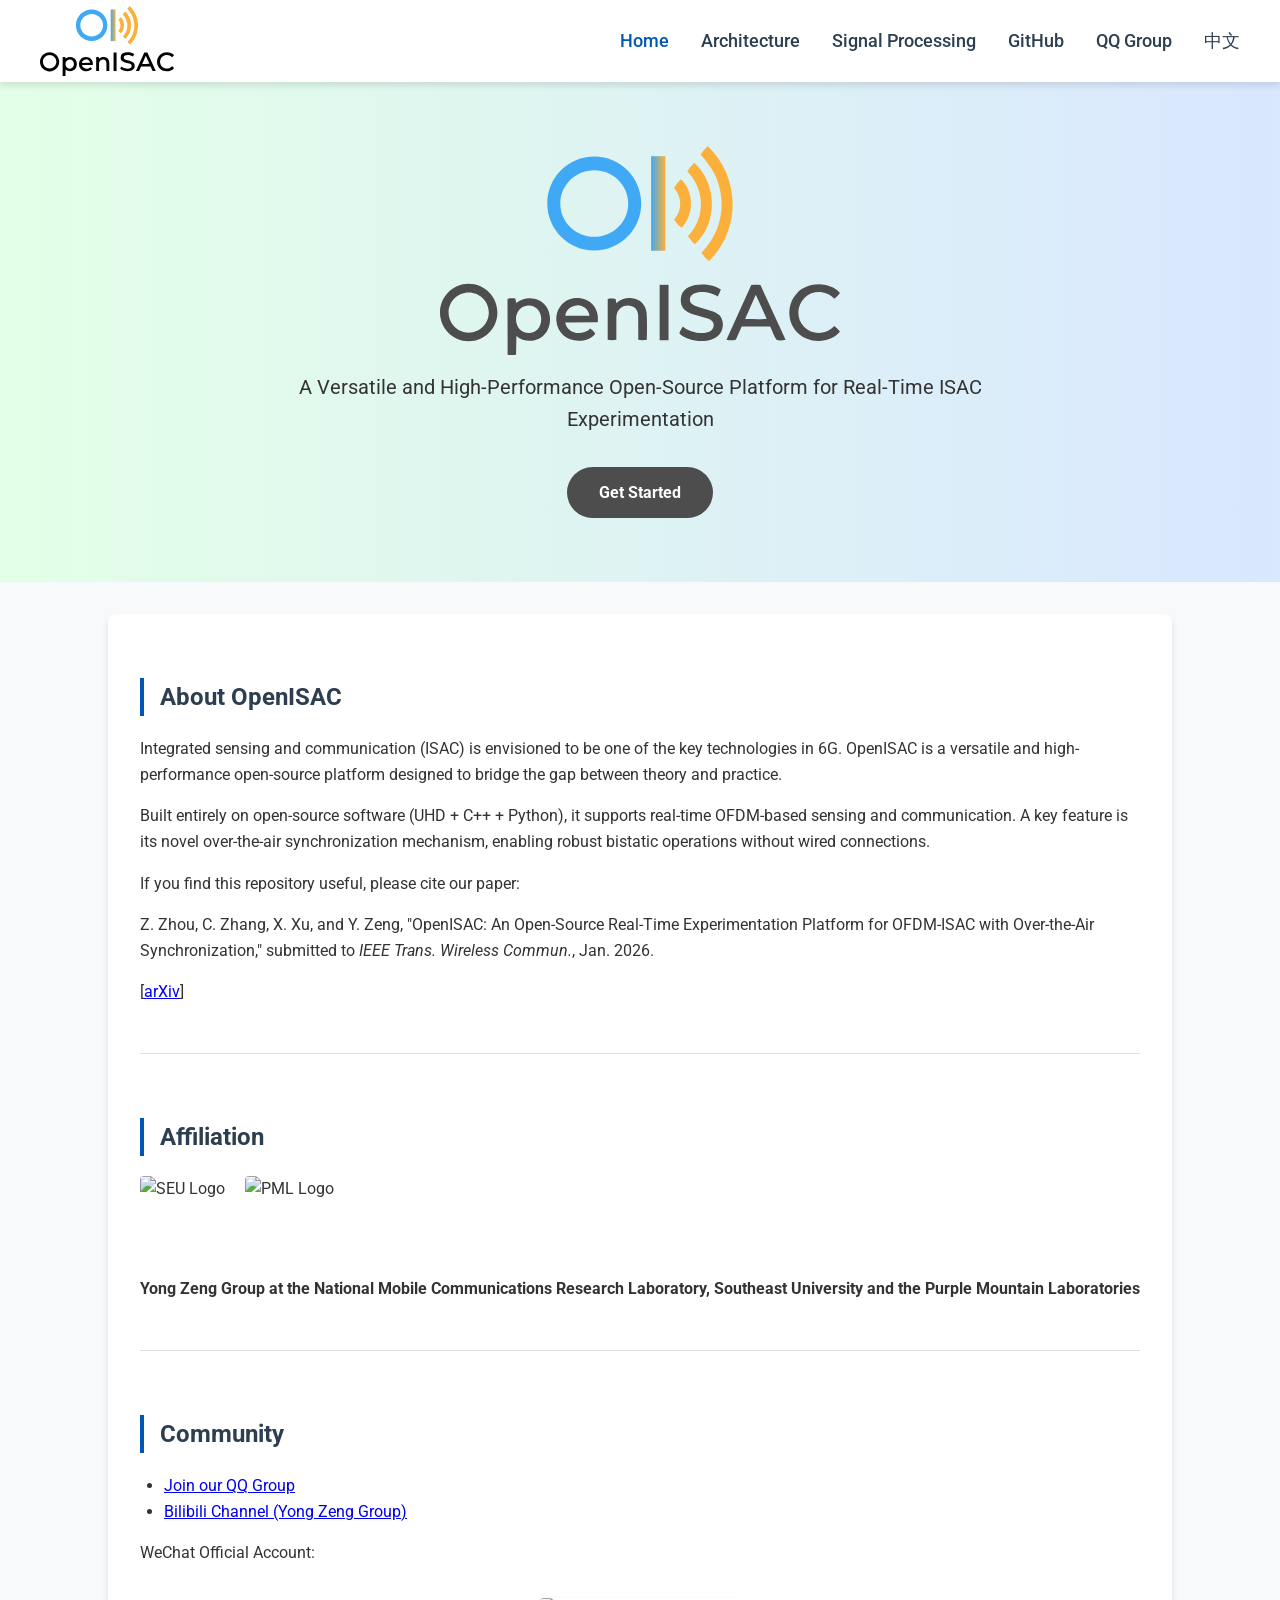
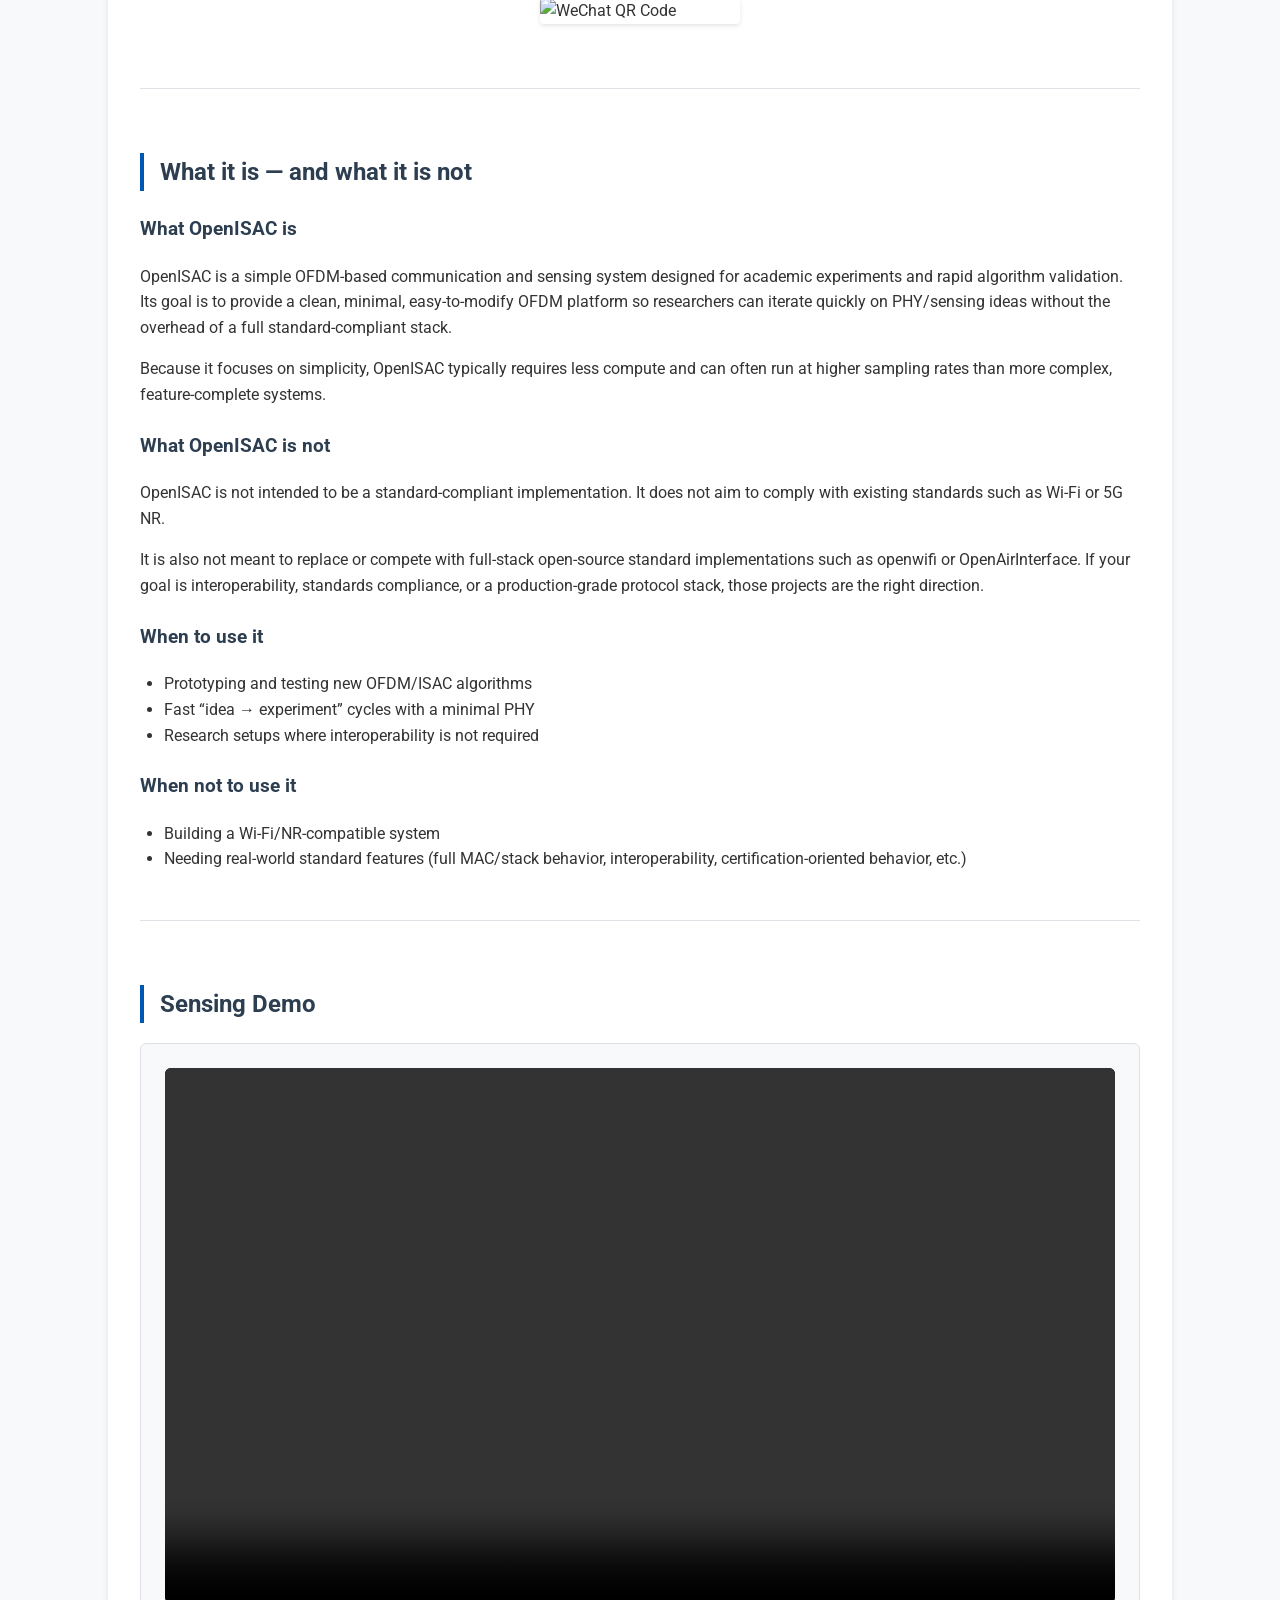
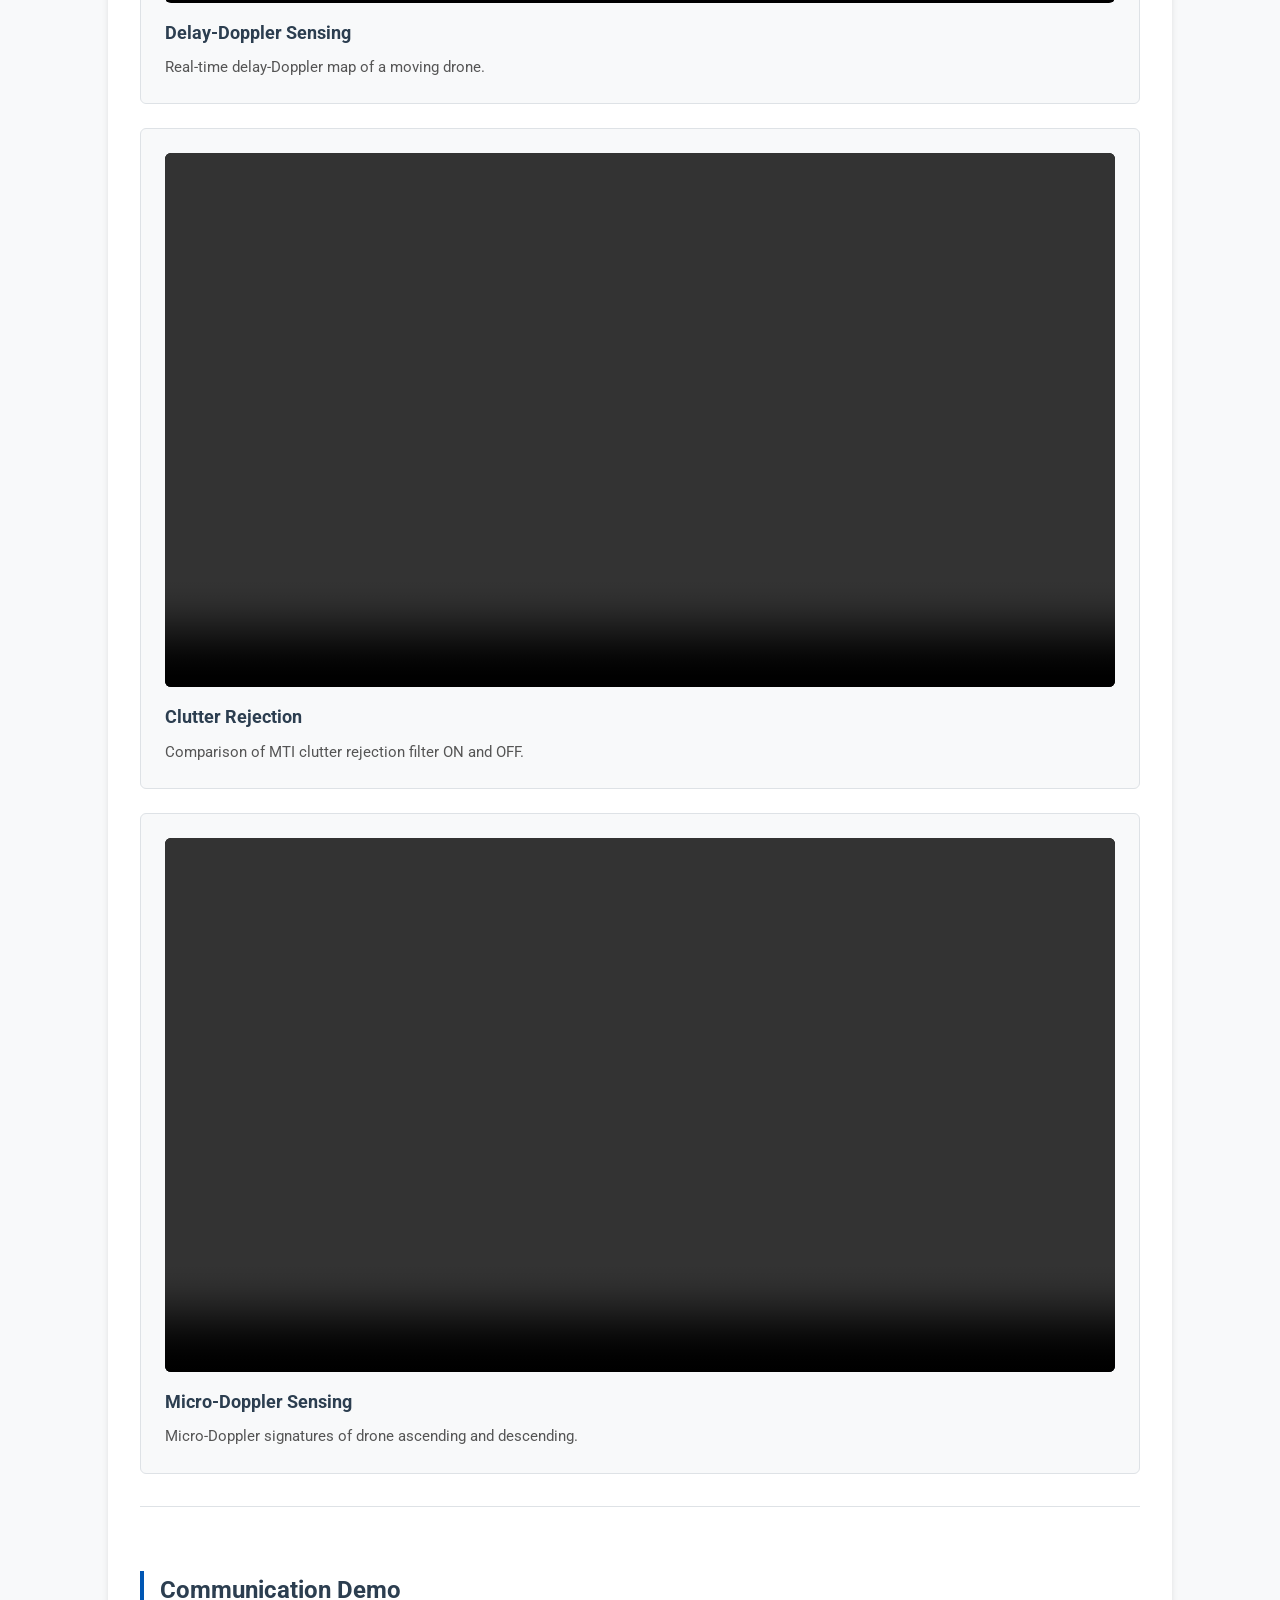
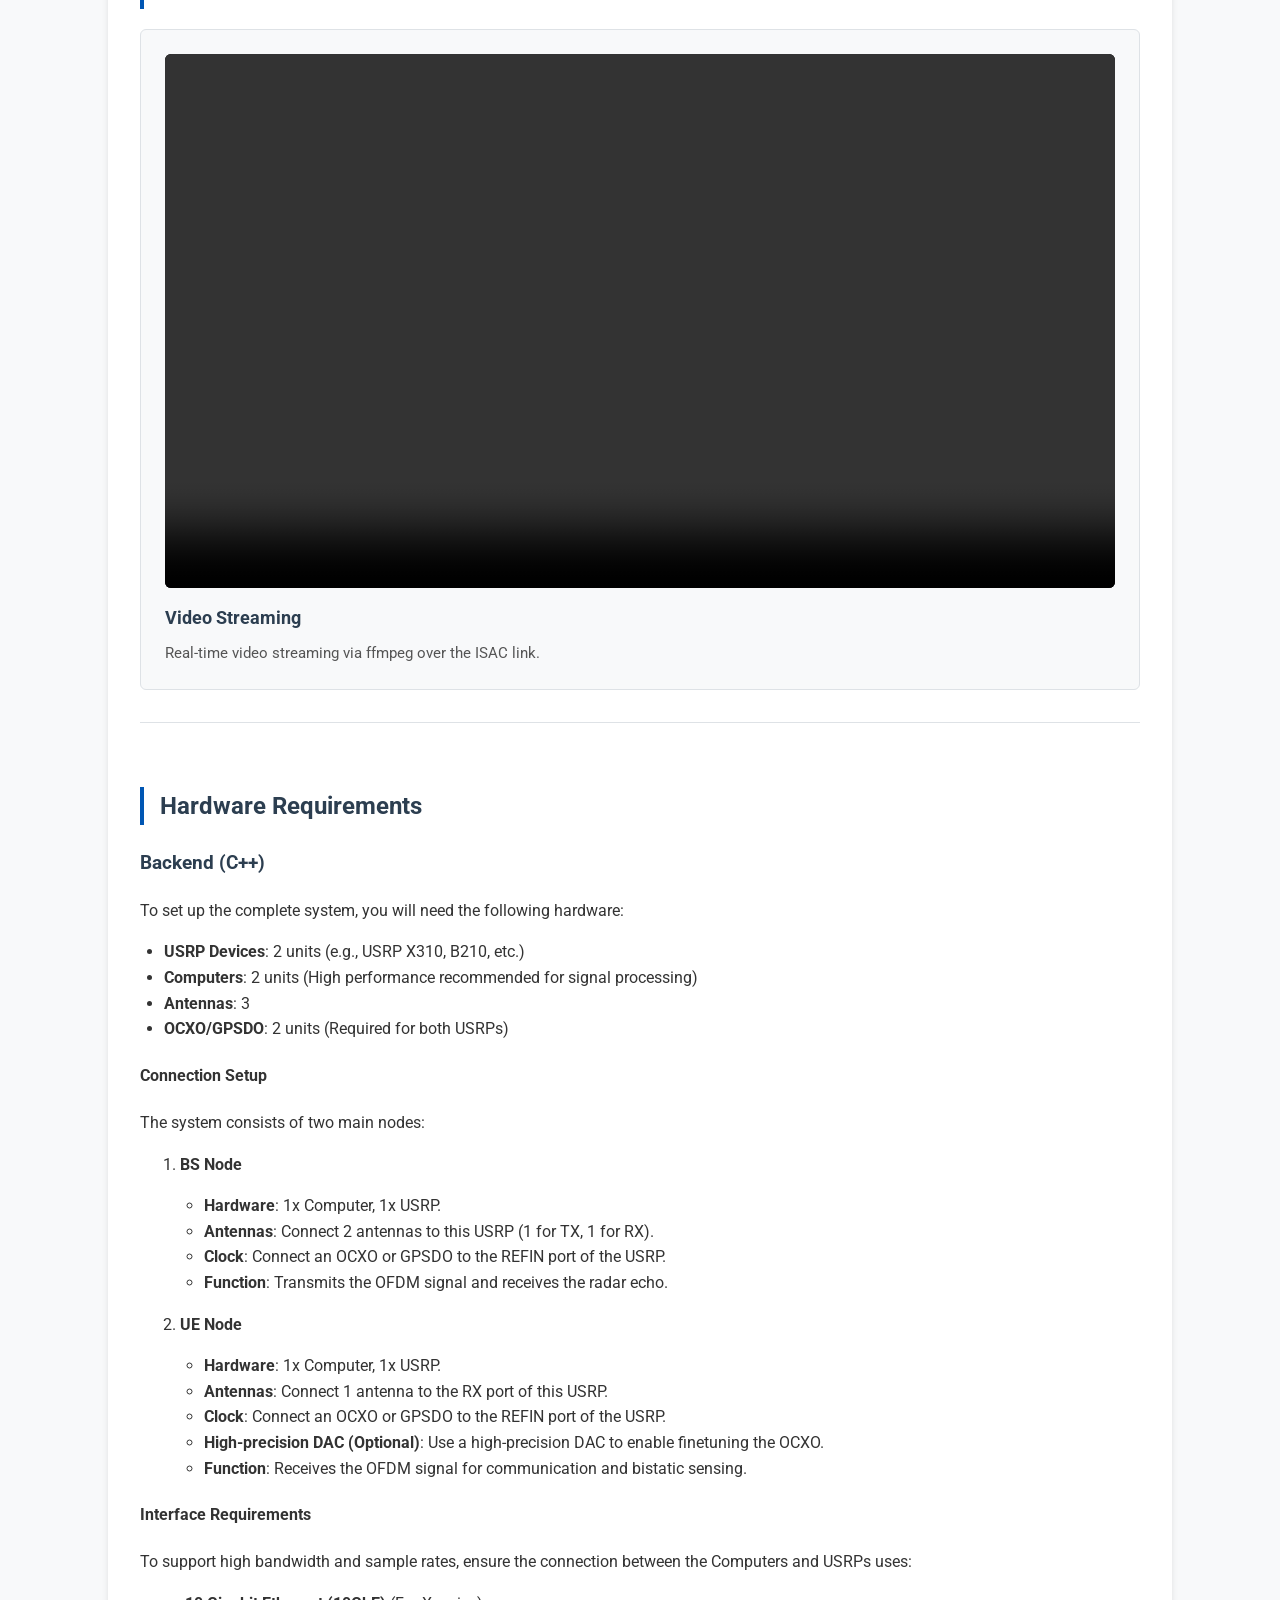
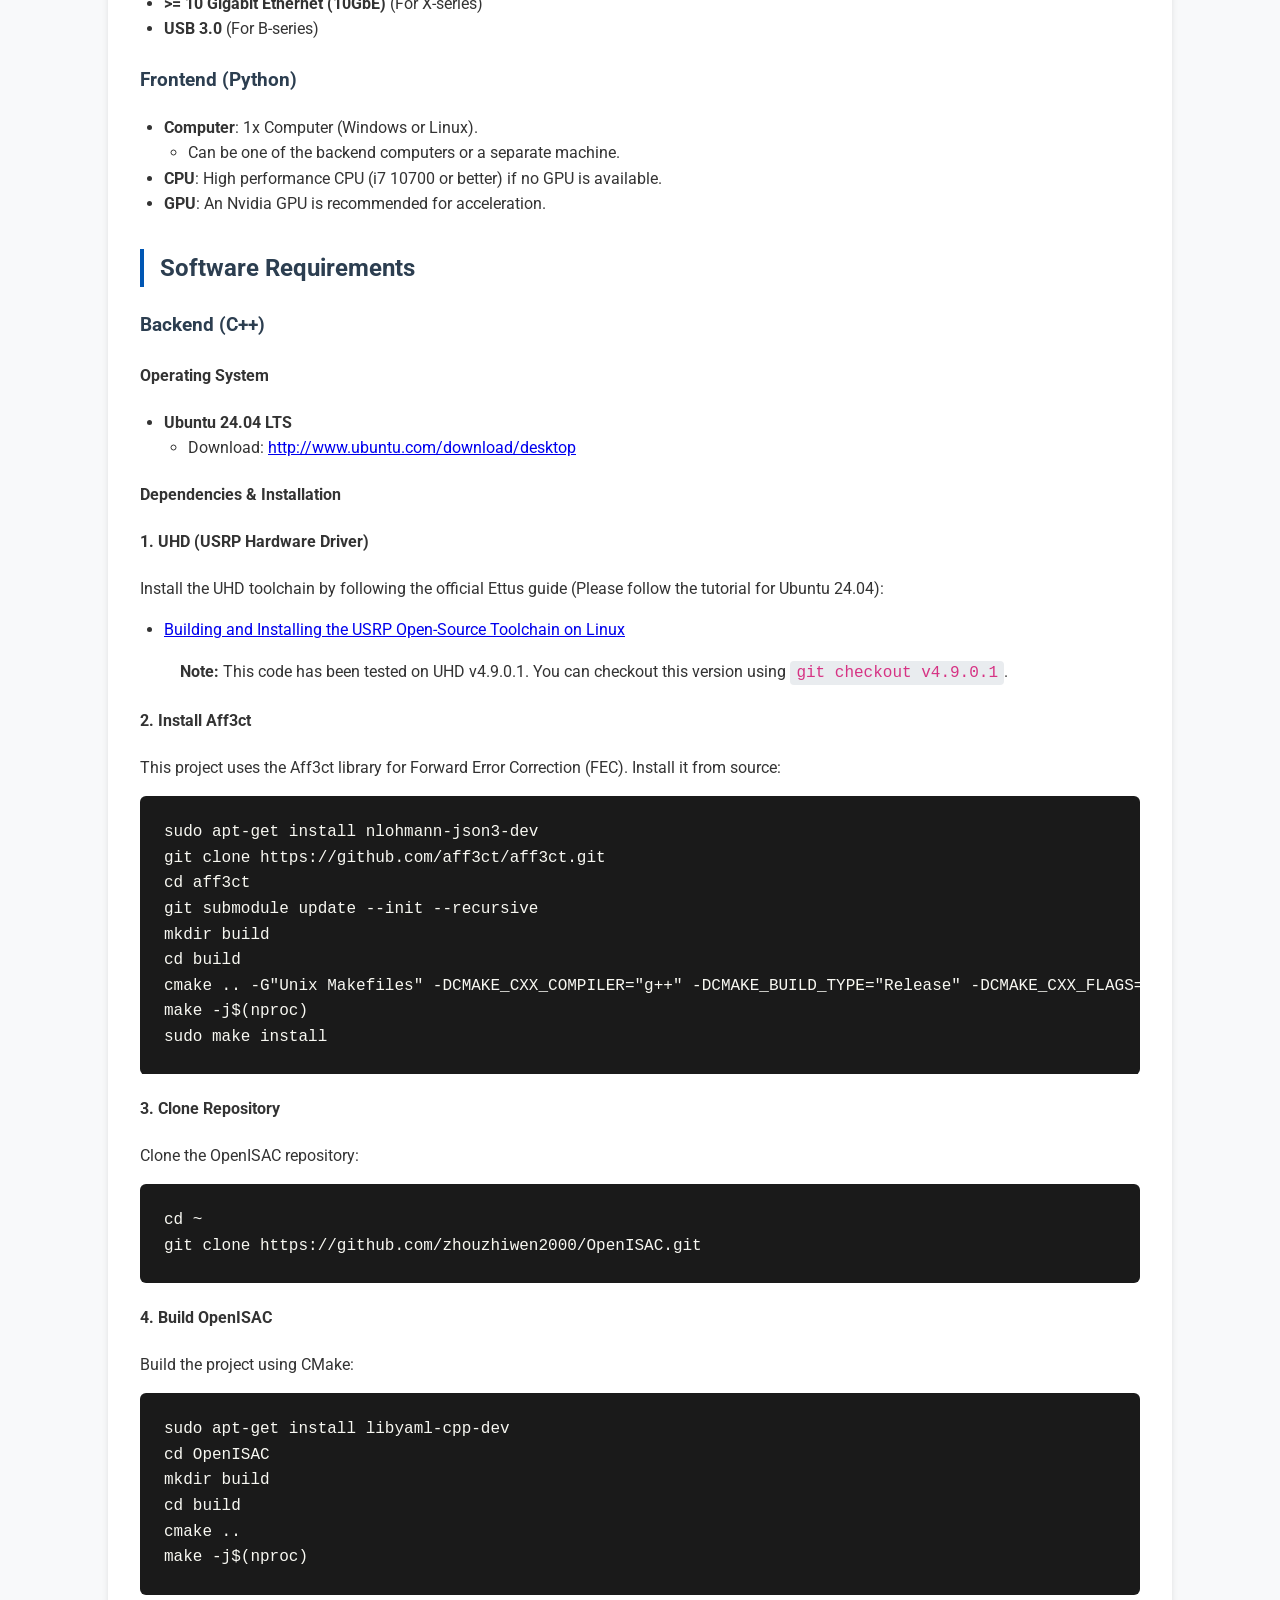
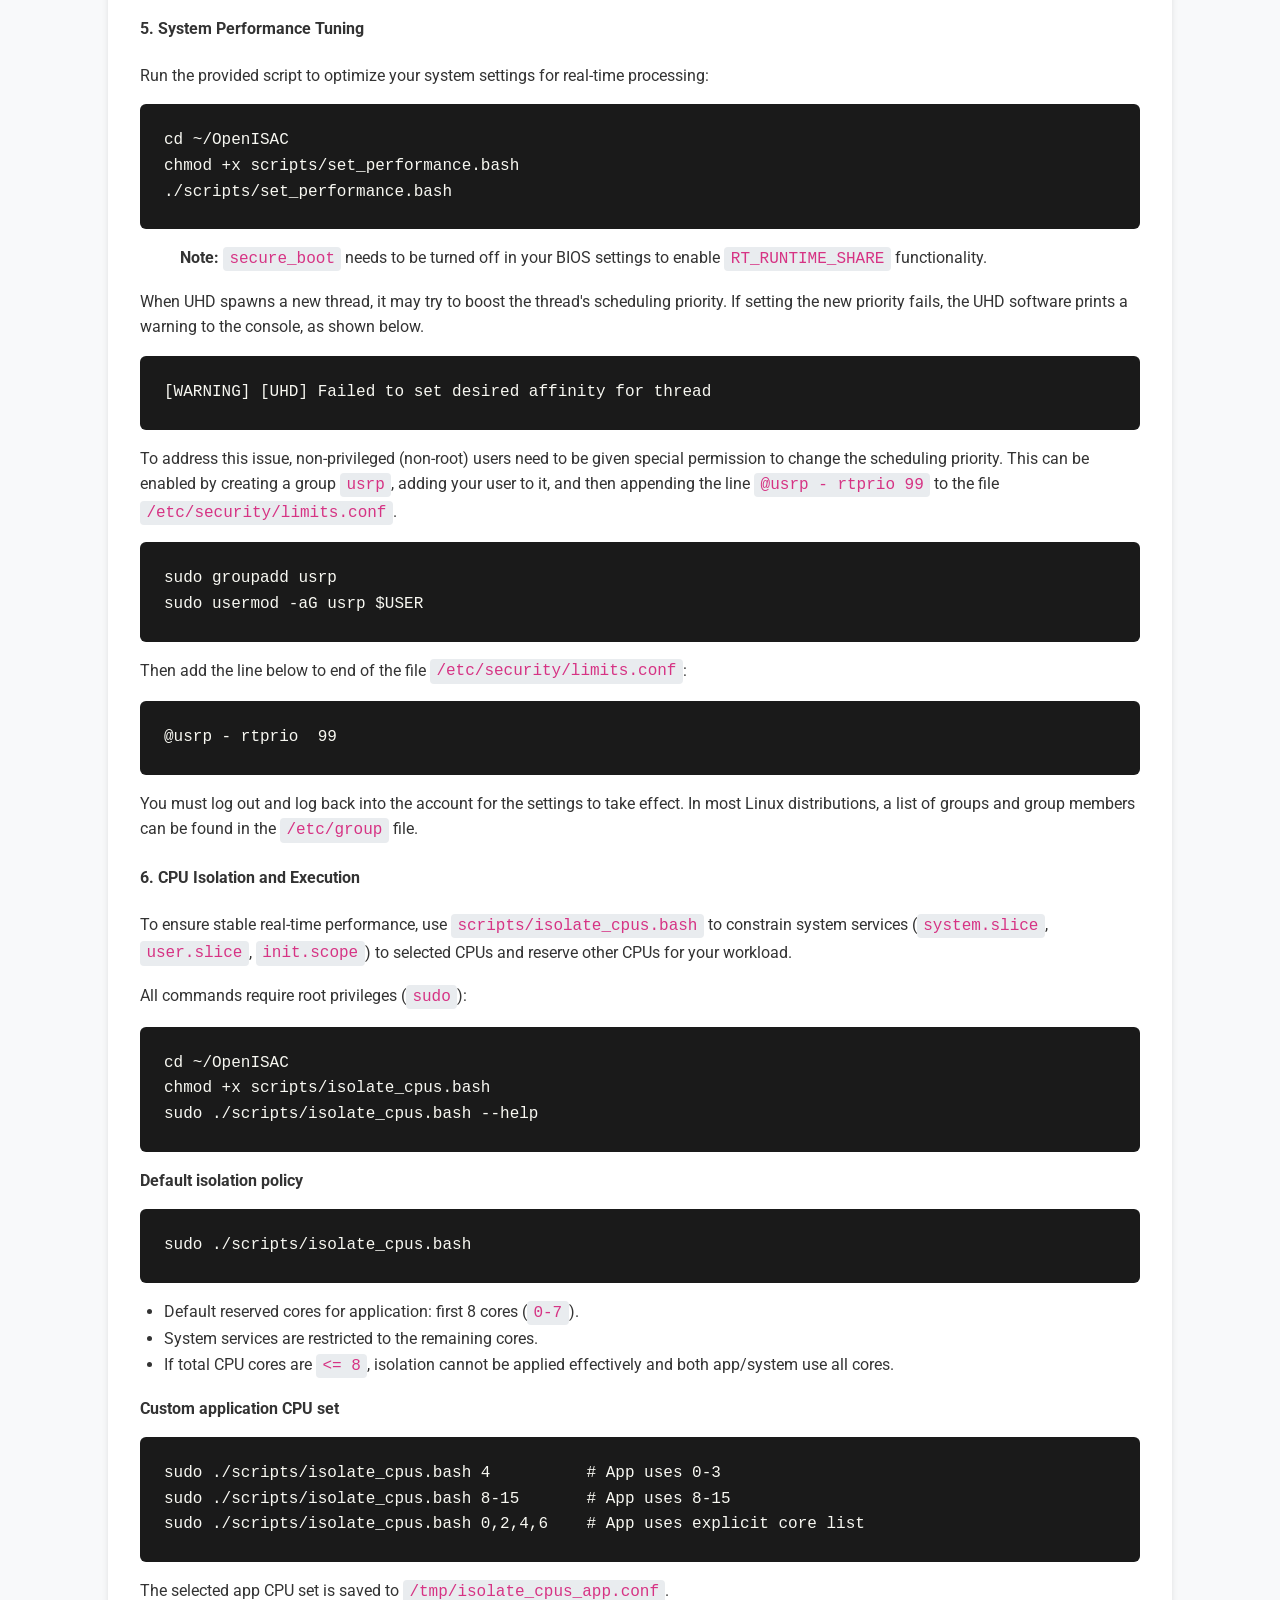
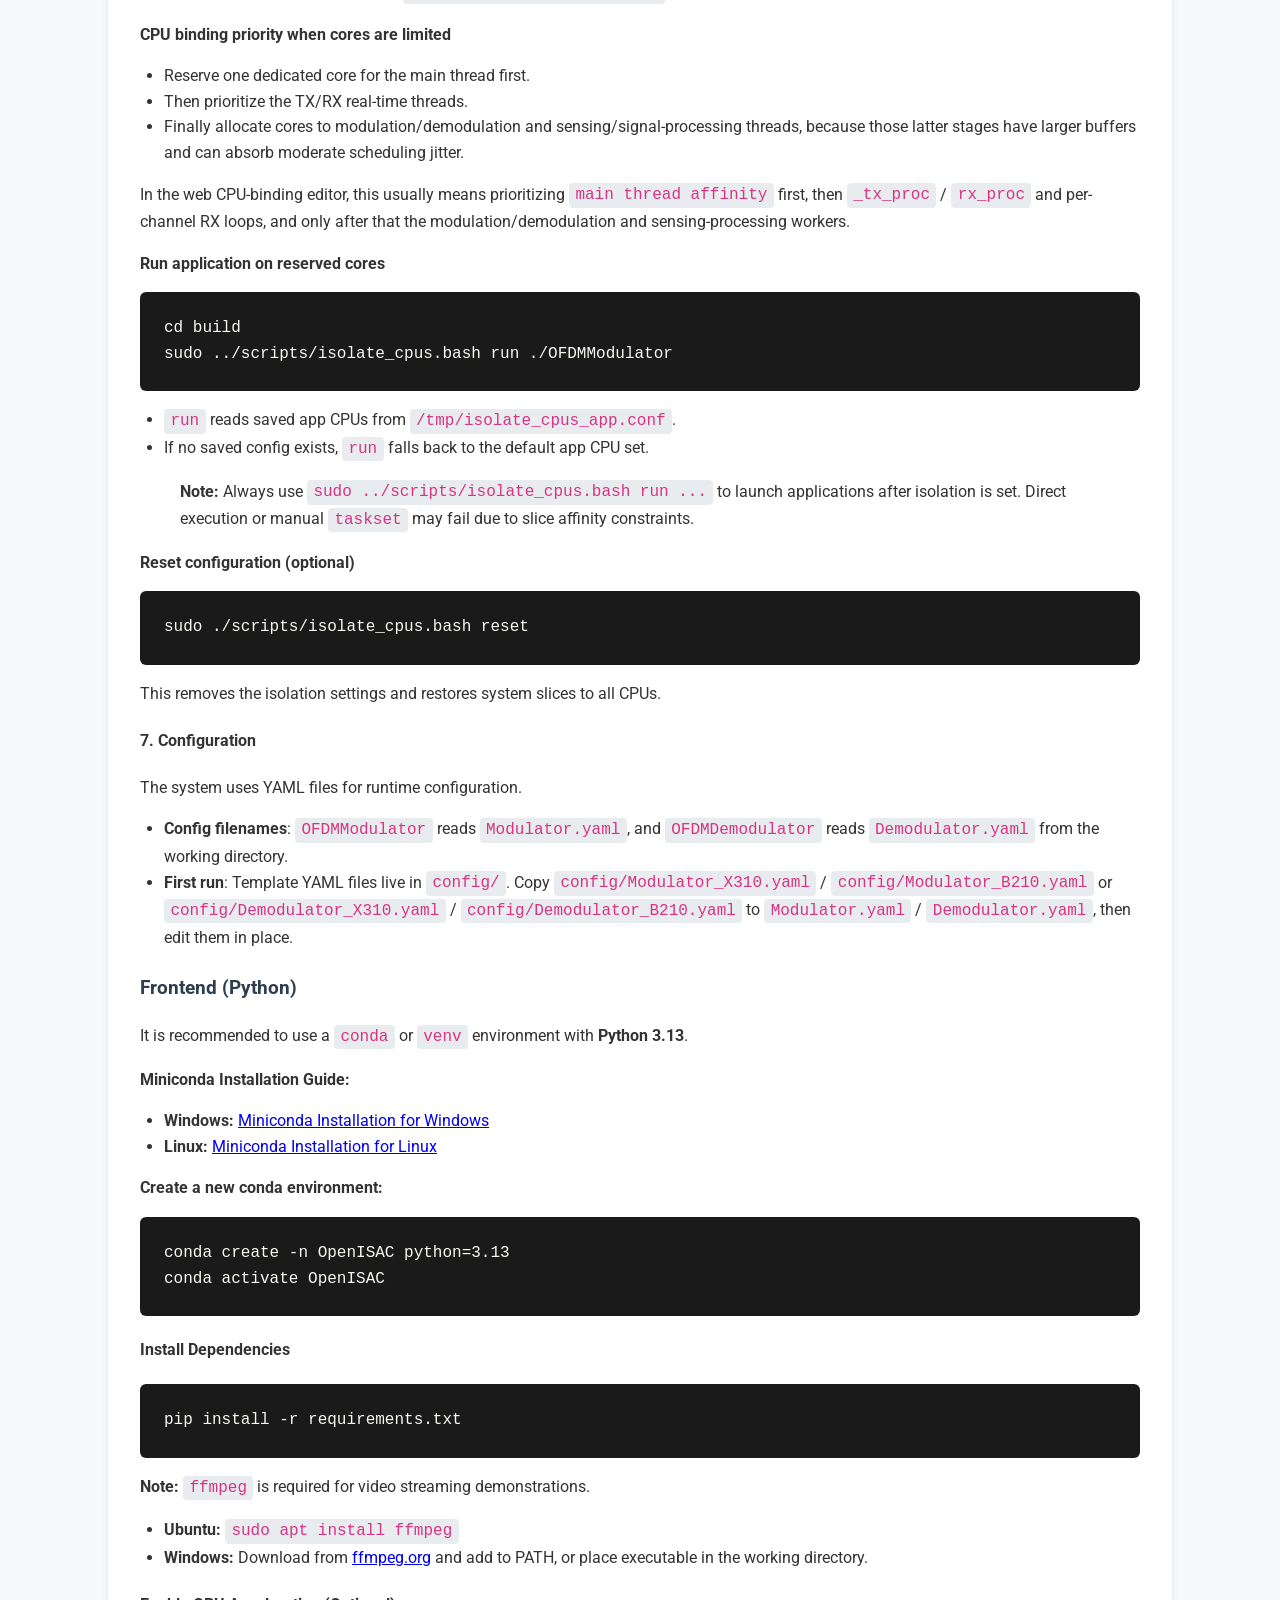
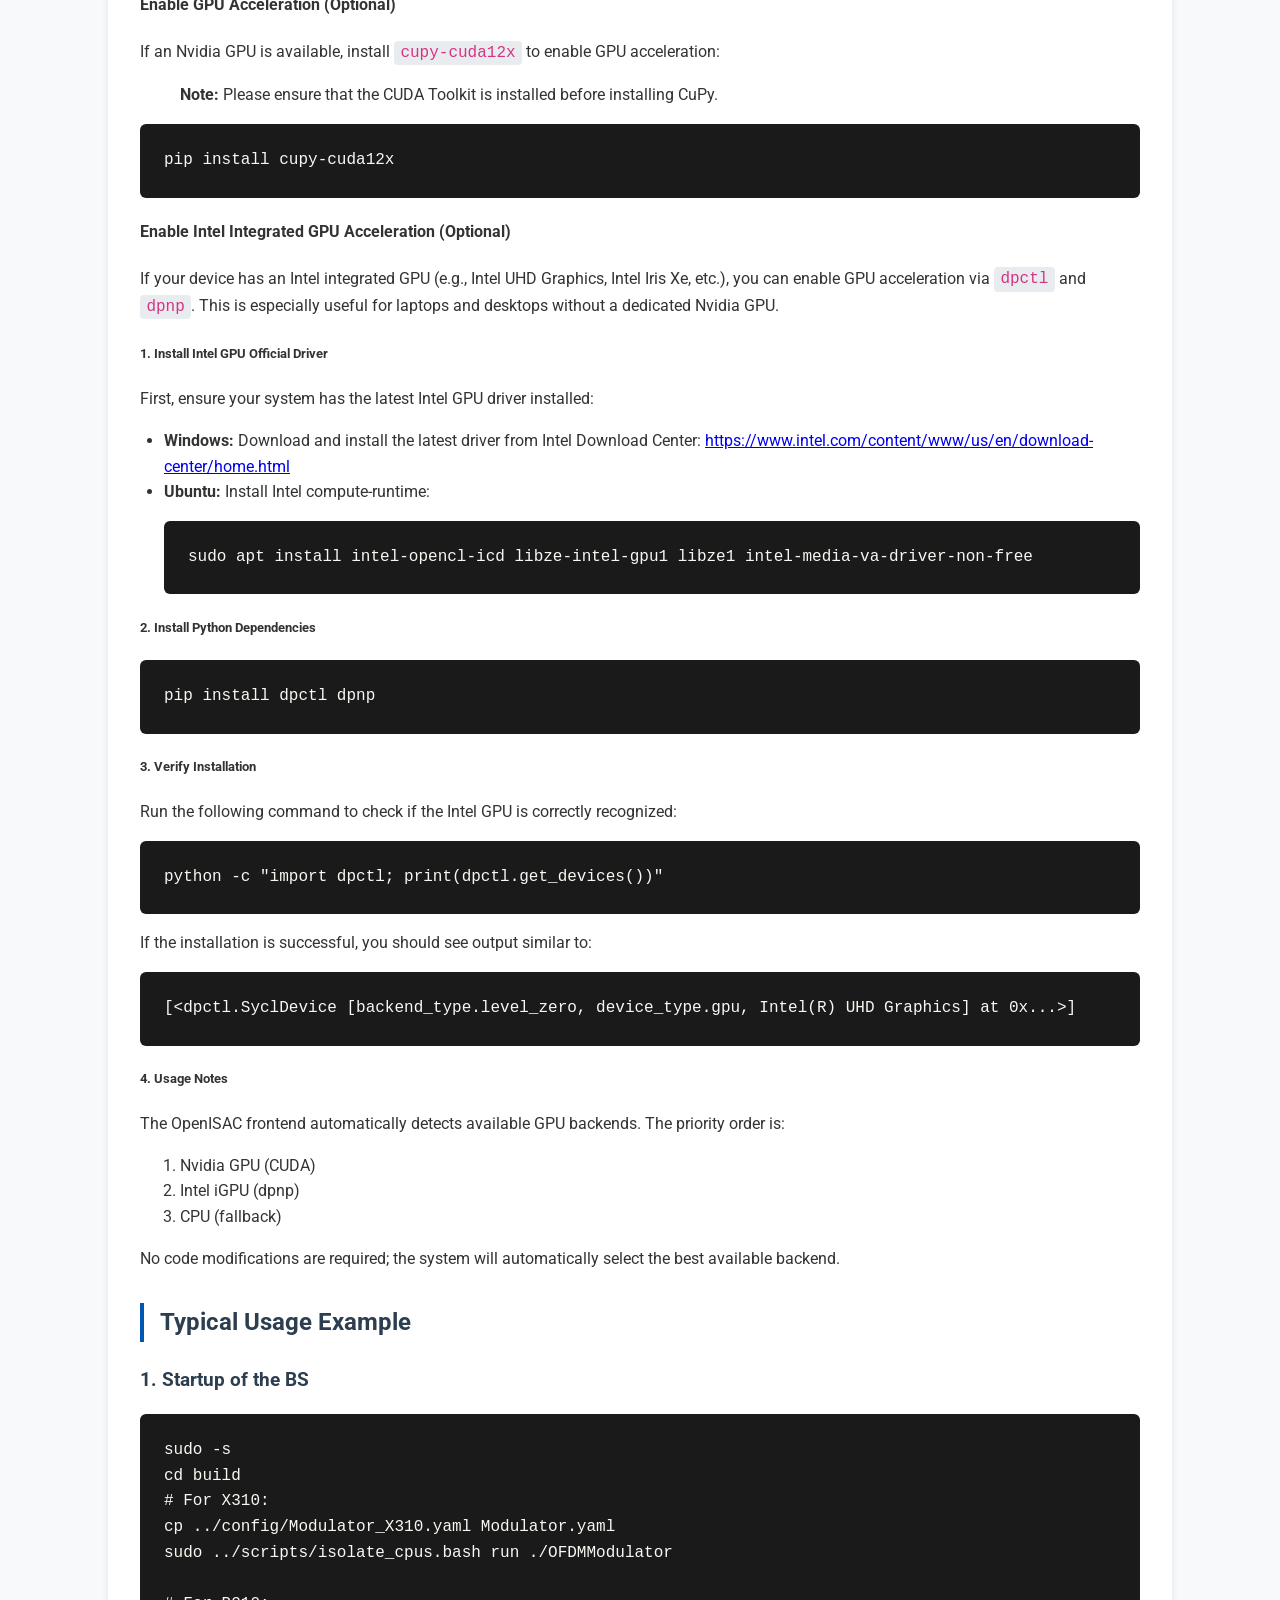
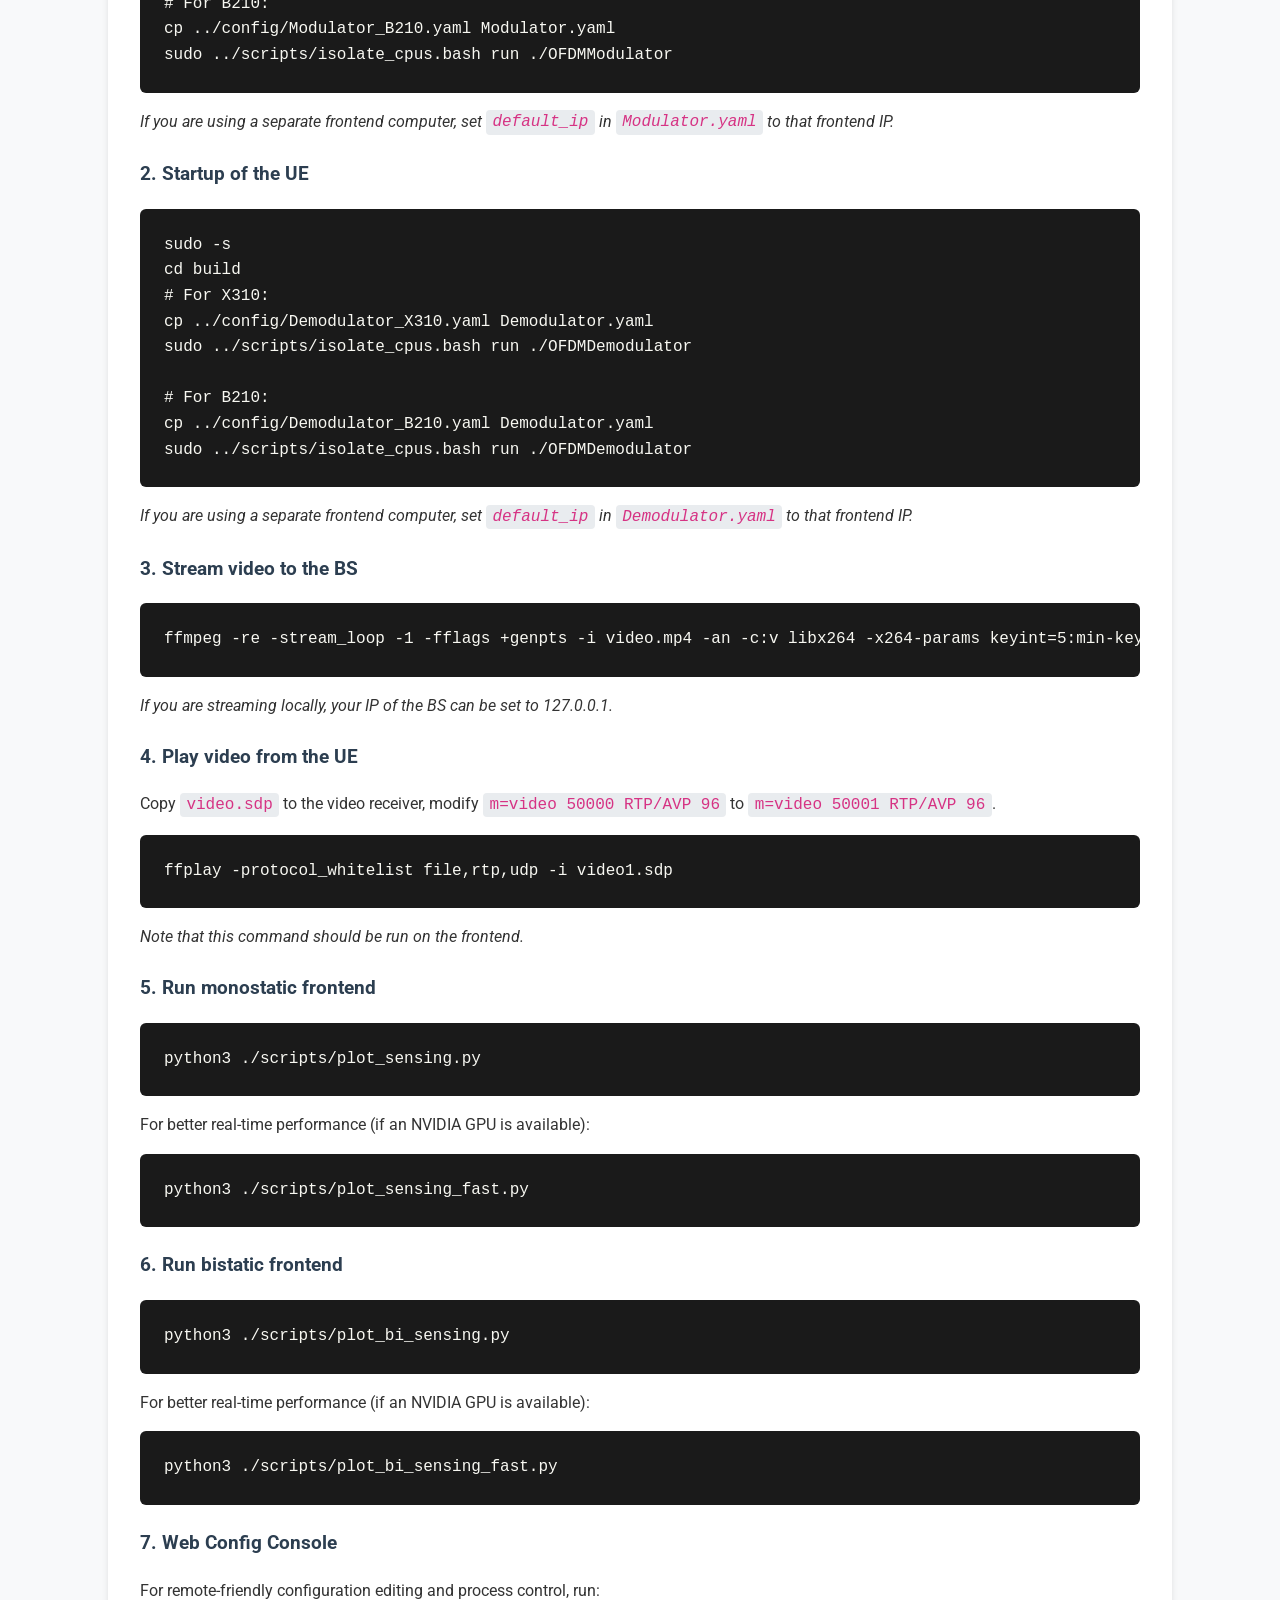
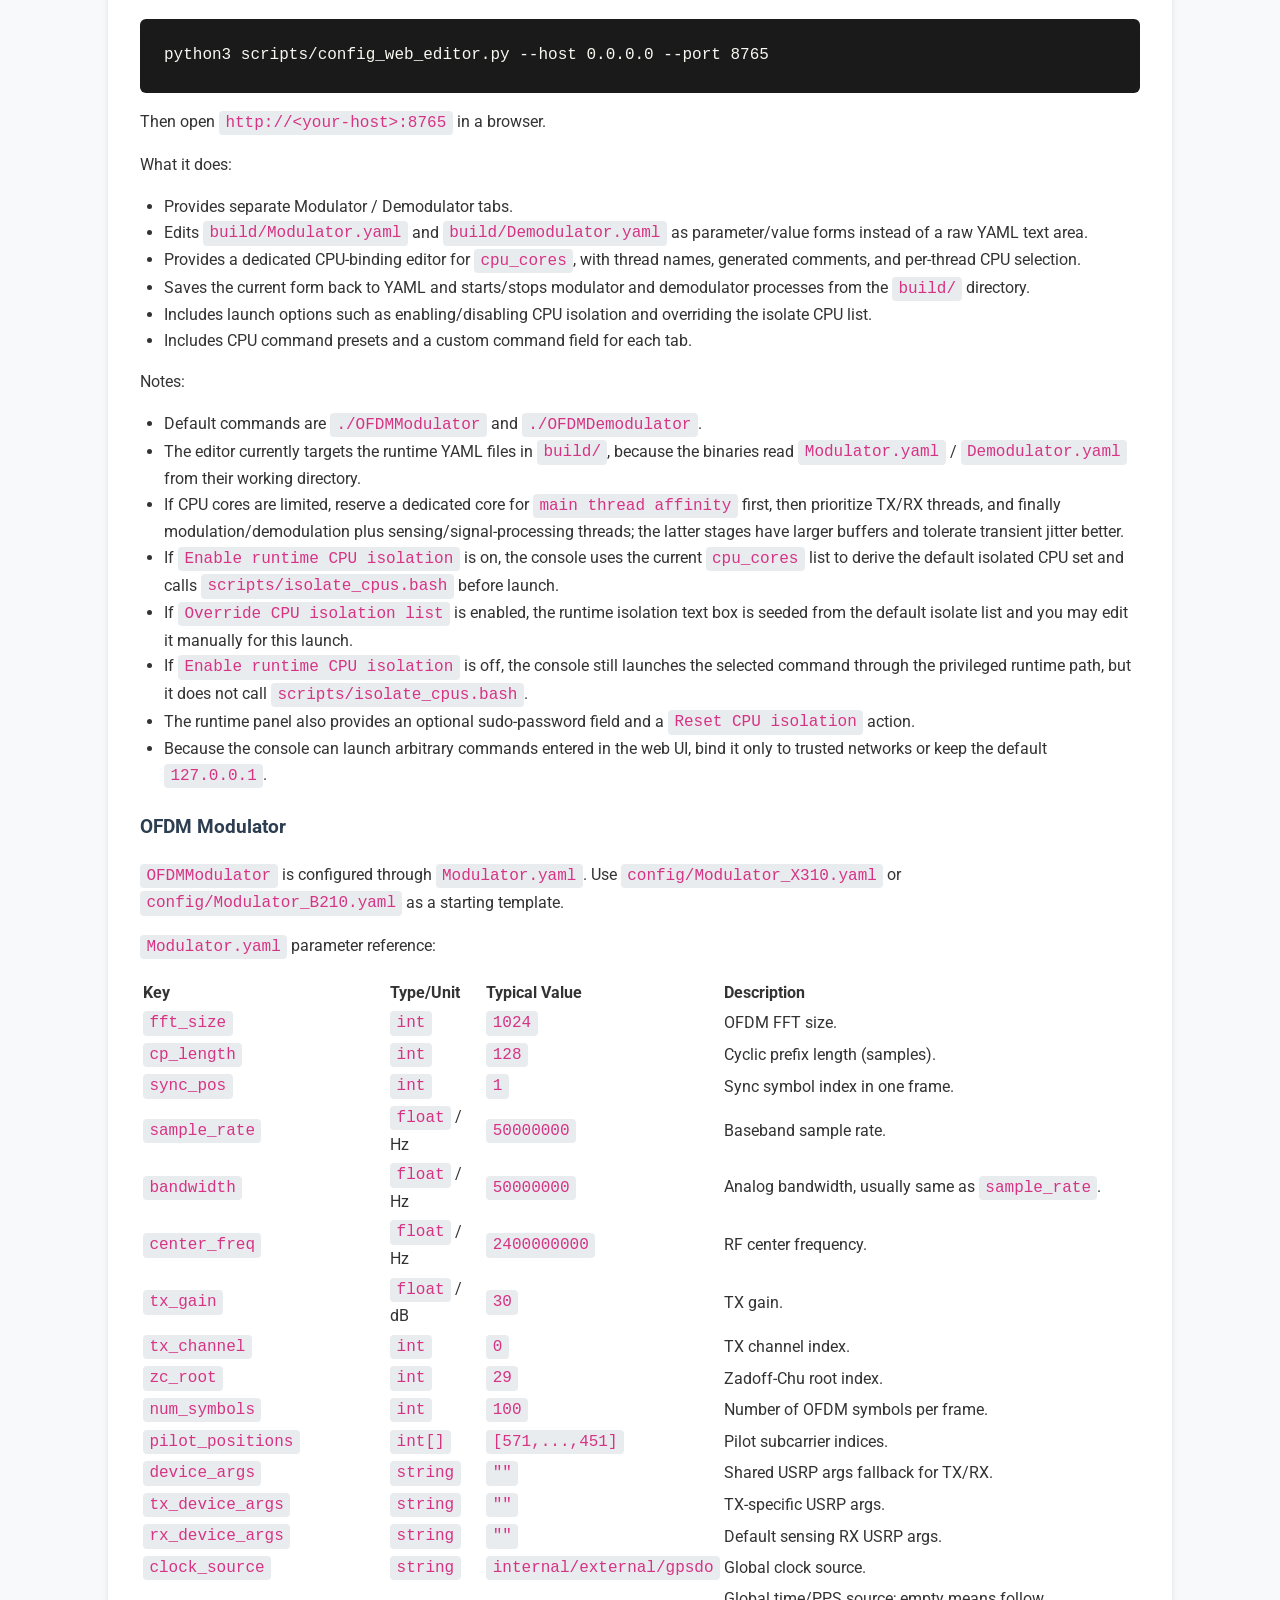
==== commit 84d661b2: "Release of OpenISAC V1.0 - reorganize the codebase into src/, include/, config/, and scripts/ - upda" ====
--- a/docs/index.html
+++ b/docs/index.html
@@ -1,584 +1,1177 @@
-<!DOCTYPE html>
-<html lang="en">
-
-<head>
-    <meta charset="UTF-8">
-    <meta name="viewport" content="width=device-width, initial-scale=1.0">
-    <title>OpenISAC - Real-Time OFDM ISAC Platform</title>
-    <link rel="stylesheet" href="style.css">
-    <link href="https://fonts.googleapis.com/css2?family=Roboto:wght@300;400;500;700&display=swap" rel="stylesheet">
-</head>
-
-<body>
-
-    <header>
-        <nav>
-            <a href="index.html" class="logo">OpenISAC</a>
-            <ul class="nav-links">
-                <li><a href="index.html" class="active">Home</a></li>
-                <li><a href="architecture.html">Architecture</a></li>
-                <li><a href="signal_processing.html">Signal Processing</a></li>
-                <li><a href="https://github.com/zhouzhiwen2000/OpenISAC" target="_blank">GitHub</a></li>
-            </ul>
-        </nav>
-    </header>
-
-    <div class="hero">
-        <h1>OpenISAC</h1>
-        <p>A Versatile and High-Performance Open-Source Platform for Real-Time ISAC Experimentation</p>
-        <a href="#installation" class="cta-button">Get Started</a>
-    </div>
-
-    <main>
-        <section id="about">
-            <h2>About OpenISAC</h2>
-            <p>
-                Integrated sensing and communication (ISAC) is envisioned to be one of the key technologies in 6G.
-                OpenISAC is a versatile and high-performance open-source platform designed to bridge the gap between
-                theory and practice.
-            </p>
-            <p>
-                Built entirely on open-source software (UHD + C++ + Python), it supports real-time OFDM-based sensing
-                and communication.
-                A key feature is its novel over-the-air synchronization mechanism, enabling robust bistatic operations
-                without wired connections.
-            </p>
-        </section>
-
-        <section id="sensing-demo">
-            <h2>Sensing Demo</h2>
-            <div class="demo-grid">
-                <div class="demo-card">
-                    <div class="video-wrapper">
-                        <video controls muted loop playsinline>
-                            <source src="videos/Drone_Moving.mp4" type="video/mp4">
-                            Your browser does not support the video tag.
-                        </video>
-                    </div>
-                    <h3>Delay-Doppler Sensing</h3>
-                    <p>Real-time delay-Doppler map of a moving drone.</p>
-                </div>
-                <div class="demo-card">
-                    <div class="video-wrapper">
-                        <video controls muted loop playsinline>
-                            <source src="videos/MTI_on_vs_off.mp4" type="video/mp4">
-                            Your browser does not support the video tag.
-                        </video>
-                    </div>
-                    <h3>Clutter Rejection</h3>
-                    <p>Comparison of MTI clutter rejection filter ON and OFF.</p>
-                </div>
-                <div class="demo-card">
-                    <div class="video-wrapper">
-                        <video controls muted loop playsinline>
-                            <source src="videos/MicroDoppler_Up_Down.mp4" type="video/mp4">
-                            Your browser does not support the video tag.
-                        </video>
-                    </div>
-                    <h3>Micro-Doppler Sensing</h3>
-                    <p>Micro-Doppler signatures of drone ascending and descending.</p>
-                </div>
-            </div>
-        </section>
-
-        <section id="comm-demo">
-            <h2>Communication Demo</h2>
-            <div class="demo-grid">
-                <div class="demo-card">
-                    <div class="video-wrapper">
-                        <video controls muted loop playsinline>
-                            <source src="videos/Communication.mp4" type="video/mp4">
-                            Your browser does not support the video tag.
-                        </video>
-                    </div>
-                    <h3>Video Streaming</h3>
-                    <p>Real-time video streaming via ffmpeg over the ISAC link.</p>
-                </div>
-            </div>
-        </section>
-
-        <section id="hardware">
-            <h2>Hardware Requirements</h2>
-            <h3>Backend (C++)</h3>
-
-            <p>To set up the complete system, you will need:</p>
-            <ul>
-                <li><strong>USRP Devices</strong>: 2 units (e.g., USRP X310, B210)</li>
-                <li><strong>Computers</strong>: 2 units (High performance recommended)</li>
-                <li><strong>Antennas</strong>: 3 total</li>
-                <li><strong>OCXO</strong>: 2 units (Required for both USRPs)</li>
-            </ul>
-
-            <h4>Connection Setup</h4>
-            <p><strong>BS Node:</strong> 1x Computer, 1x USRP (2 Antennas: 1 TX, 1 RX), OCXO.</p>
-            <p><strong>UE Node:</strong> 1x Computer, 1x USRP (1 Antenna: RX), OCXO.</p>
-
-            <h4>Interface</h4>
-            <ul>
-                <li>>= 10 Gigabit Ethernet (10GbE) for X-series</li>
-                <li>USB 3.0 for B-series</li>
-            </ul>
-
-            <h3>Frontend (Python)</h3>
-            <ul>
-                <li><strong>Computer</strong>: 1x Computer (Windows or Linux). Can be one of the backend computers or a
-                    separate machine.</li>
-                <li><strong>CPU</strong>: High performance CPU (i7 10700 or better) if no GPU is available.</li>
-                <li><strong>GPU</strong>: A Nvidia GPU is recommended for acceleration.</li>
-            </ul>
-        </section>
-
-        <section id="software">
-            <h2>Software Requirements</h2>
-            <h3>Backend (C++)</h3>
-
-            <h4>Operating System</h4>
-            <p>Ubuntu 24.04 LTS</p>
-
-            <h4 id="installation">Dependencies & Installation</h4>
-
-            <h5>1. DPDK (Optional)</h5>
-            <pre><code class="language-bash">sudo apt update
-sudo apt upgrade
-sudo apt install dpdk dpdk-dev</code></pre>
-            <p><em>Note: Install DPDK before building UHD if you plan to use it.</em></p>
-
-            <h5>2. UHD (USRP Hardware Driver)</h5>
-            <p>Follow the <a
-                    href="https://kb.ettus.com/Building_and_Installing_the_USRP_Open-Source_Toolchain_(UHD_and_GNU_Radio)_on_Linux"
-                    target="_blank">official Ettus guide</a>. Tested on UHD v4.9.0.1.</p>
-
-            <h5>3. Install Aff3ct</h5>
-            <pre><code class="language-bash">sudo apt-get install nlohmann-json3-dev
-git clone https://github.com/aff3ct/aff3ct.git
-cd aff3ct
-git submodule update --init --recursive
-mkdir build
-cd build
-cmake .. -G"Unix Makefiles" -DCMAKE_CXX_COMPILER="g++" -DCMAKE_BUILD_TYPE="Release" \
--DCMAKE_CXX_FLAGS="-funroll-loops -march=native" -DAFF3CT_COMPILE_EXE="OFF" \
--DAFF3CT_COMPILE_SHARED_LIB="ON" -DSPU_STACKTRACE="OFF" -DSPU_STACKTRACE_SEGFAULT="OFF" \
--DCMAKE_CXX_FLAGS="${CMAKE_CXX_FLAGS} -faligned-new"
-make -j$(nproc)
-sudo make install</code></pre>
-
-            <h5>4. Clone & Build OpenISAC</h5>
-            <pre><code class="language-bash">cd ~
-git clone https://github.com/zhouzhiwen2000/OpenISAC.git
-cd OpenISAC
-mkdir build
-cd build
-cmake ..
-make -j$(nproc)</code></pre>
-
-            <h5>5. Performance Tuning</h5>
-            <pre><code class="language-bash">cd ~/OpenISAC
-chmod +x set_performance.bash
-./set_performance.bash</code></pre>
-            <p><em>Note: <code>secure_boot</code> needs to be turned off in your BIOS settings to enable
-                    <code>RT_RUNTIME_SHARE</code> functionality.</em></p>
-
-
-            <h6>UHD Thread Priority Configuration</h6>
-            <p>If you see <code>[WARNING] [UHD] Failed to set desired affinity for thread</code>, you need to enable
-                real-time priority for your user.</p>
-            <pre><code class="language-bash">sudo groupadd usrp
-sudo usermod -aG usrp $USER</code></pre>
-            <p>Then add the following line to <code>/etc/security/limits.conf</code>:</p>
-            <pre><code class="language-text">@usrp - rtprio 99</code></pre>
-            <p><em>Log out and back in for changes to take effect.</em></p>
-
-            <h5>6. CPU Isolation and Execution</h5>
-            <p>To ensure stable real-time performance, isolate CPU cores for signal processing.</p>
-
-            <p><strong>Step 1: Isolate System Cores</strong></p>
-            <pre><code class="language-bash">cd ~/OpenISAC
-chmod +x isolate_cpus.bash
-sudo ./isolate_cpus.bash</code></pre>
-
-            <p><strong>Step 2: Run Application on Isolated Cores</strong></p>
-            <p>Use the script to launch your application on the isolated cores:</p>
-            <pre><code class="language-bash">cd build
-sudo ../isolate_cpus.bash run ./OFDMModulator</code></pre>
-            <p><em>Note: Always use the wrapper script when CPU isolation is active.</em></p>
-
-            <p><strong>Reset Configuration (Optional)</strong></p>
-            <p>To restore the system to its default state (allowing all processes to use all cores):</p>
-            <pre><code class="language-bash">sudo ./isolate_cpus.bash reset</code></pre>
-
-            <h3>Frontend (Python)</h3>
-
-            <p>It is recommended to use a <code>conda</code> or <code>venv</code> environment with <strong>Python
-                    3.13</strong>.</p>
-
-            <h4>Install Dependencies</h4>
-            <pre><code class="language-bash">pip install -r requirements.txt</code></pre>
-
-            <p><strong>Note:</strong> <code>ffmpeg</code> is required for video streaming demonstrations.</p>
-            <ul>
-                <li><strong>Ubuntu:</strong> <code>sudo apt install ffmpeg</code></li>
-                <li><strong>Windows:</strong> Download from <a href="https://ffmpeg.org/download.html"
-                        target="_blank">ffmpeg.org</a> and add to PATH, or place executable in the working directory.
-                </li>
-            </ul>
-
-            <h4>Enable GPU Acceleration (Optional)</h4>
-            <p>If an Nvidia GPU is available, install <code>cupy-cuda12x</code> to enable GPU acceleration:</p>
-            <pre><code class="language-bash">pip install cupy-cuda12x</code></pre>
-        </section>
-
-        <section id="usage">
-            <h2>Typical Usage Example</h2>
-
-            <h3>1. Startup of the BS</h3>
-            <pre><code class="language-bash">sudo -s
-cd build
-# For X310:
-sudo ../isolate_cpus.bash run ./OFDMModulator --args "addr=192.168.40.2, master_clock_rate=200e6, num_recv_frames=512, num_send_frames=512"
-
-# For B210:
-sudo ../isolate_cpus.bash run ./OFDMModulator --args "num_recv_frames=512, num_send_frames=512, send_frame_size=11520, recv_frame_size=11520"</code></pre>
-            <p><em>Add <code>--default-ip=&lt;your front end IP&gt;</code> if you are using a separate computer for the
-                    frontend.</em></p>
-
-            <h3>2. Startup of the UE</h3>
-            <pre><code class="language-bash">sudo -s
-cd build
-# For X310:
-sudo ../isolate_cpus.bash run ./OFDMDemodulator --args "addr=192.168.40.2, master_clock_rate=200e6, num_recv_frames=512, num_send_frames=512"
-
-# For B210:
-sudo ../isolate_cpus.bash run ./OFDMDemodulator --args "num_recv_frames=512, num_send_frames=512, send_frame_size=11520, recv_frame_size=11520"</code></pre>
-            <p><em>Add <code>--default-ip=&lt;your front end IP&gt;</code> if you are using a separate computer for the
-                    frontend.</em></p>
-
-            <h3>3. Stream video to the BS</h3>
-            <pre><code class="language-bash">ffmpeg -re -stream_loop -1 -fflags +genpts -i video.mp4 -an -c:v libx264 -x264-params keyint=5:min-keyint=1 -b:v 3000k -minrate 3000k -maxrate 3000k -bufsize 1M -f rtp -sdp_file video.sdp "rtp://&lt;your IP of the BS&gt;:50000"</code></pre>
-            <p><em>If you are streaming locally, your IP of the BS can be set to 127.0.0.1.</em></p>
-
-            <h3>4. Play video from the UE</h3>
-            <p>Copy <code>video.sdp</code> to the video receiver, modify <code>m=video 50000 RTP/AVP 96</code> to
-                <code>m=video 50001 RTP/AVP 96</code>.
-            </p>
-            <pre><code class="language-bash">ffplay -protocol_whitelist file,rtp,udp -i video1.sdp</code></pre>
-            <p><em>Note that this command should be run on the frontend.</em></p>
-
-            <h3>5. Run monostatic frontend</h3>
-            <pre><code class="language-bash">python3 .\plot_sensing_microDoppler_CPP_MTI.py</code></pre>
-
-            <h3>6. Run bistatic frontend</h3>
-            <pre><code class="language-bash">python3 .\plot_bi_sensing_microDoppler_CPP_MTI.py</code></pre>
-
-            <h2>Arguments Table</h2>
-
-            <h3>OFDM Modulator</h3>
-            <p>The <code>OFDMModulator</code> (BS Node) can be configured using the following command-line arguments:
-            </p>
-            <table>
-                <thead>
-                    <tr>
-                        <th>Argument</th>
-                        <th>Default Value</th>
-                        <th>Description</th>
-                    </tr>
-                </thead>
-                <tbody>
-                    <tr>
-                        <td><code>--args</code></td>
-                        <td><code>addr=192.168.40.2, master_clock_rate=200e6, num_recv_frames=512, num_send_frames=512</code>
-                        </td>
-                        <td>USRP device arguments</td>
-                    </tr>
-                    <tr>
-                        <td><code>--fft-size</code></td>
-                        <td><code>1024</code></td>
-                        <td>FFT size</td>
-                    </tr>
-                    <tr>
-                        <td><code>--cp-length</code></td>
-                        <td><code>128</code></td>
-                        <td>Cyclic Prefix length</td>
-                    </tr>
-                    <tr>
-                        <td><code>--sync-pos</code></td>
-                        <td><code>1</code></td>
-                        <td>Synchronization symbol position index</td>
-                    </tr>
-                    <tr>
-                        <td><code>--sample-rate</code></td>
-                        <td><code>50e6</code></td>
-                        <td>Sample rate (Hz)</td>
-                    </tr>
-                    <tr>
-                        <td><code>--bandwidth</code></td>
-                        <td><code>50e6</code></td>
-                        <td>Analog bandwidth (Hz)</td>
-                    </tr>
-                    <tr>
-                        <td><code>--center-freq</code></td>
-                        <td><code>3.1e9</code></td>
-                        <td>Center frequency (Hz)</td>
-                    </tr>
-                    <tr>
-                        <td><code>--tx-gain</code></td>
-                        <td><code>20</code></td>
-                        <td>Transmission gain (dB)</td>
-                    </tr>
-                    <tr>
-                        <td><code>--rx-gain</code></td>
-                        <td><code>30</code></td>
-                        <td>Reception gain (dB)</td>
-                    </tr>
-                    <tr>
-                        <td><code>--rx-channel</code></td>
-                        <td><code>1</code></td>
-                        <td>RX channel index on the USRP</td>
-                    </tr>
-                    <tr>
-                        <td><code>--zc-root</code></td>
-                        <td><code>29</code></td>
-                        <td>Zadoff-Chu sequence root</td>
-                    </tr>
-                    <tr>
-                        <td><code>--num-symbols</code></td>
-                        <td><code>100</code></td>
-                        <td>Number of OFDM symbols per frame</td>
-                    </tr>
-                    <tr>
-                        <td><code>--clock-source</code></td>
-                        <td><code>external</code></td>
-                        <td>Clock source (<code>internal</code> or <code>external</code>)</td>
-                    </tr>
-                    <tr>
-                        <td><code>--system-delay</code></td>
-                        <td><code>63</code></td>
-                        <td>System delay samples for alignment</td>
-                    </tr>
-                    <tr>
-                        <td><code>--wire-format-tx</code></td>
-                        <td><code>sc16</code></td>
-                        <td>USRP TX wire format (<code>sc8</code> or <code>sc16</code>)</td>
-                    </tr>
-                    <tr>
-                        <td><code>--wire-format-rx</code></td>
-                        <td><code>sc16</code></td>
-                        <td>USRP RX wire format (<code>sc8</code> or <code>sc16</code>)</td>
-                    </tr>
-                    <tr>
-                        <td><code>--mod-udp-ip</code></td>
-                        <td><code>0.0.0.0</code></td>
-                        <td>IP to bind for incoming UDP data payload</td>
-                    </tr>
-                    <tr>
-                        <td><code>--mod-udp-port</code></td>
-                        <td><code>50000</code></td>
-                        <td>Port to bind for incoming UDP data payload</td>
-                    </tr>
-                    <tr>
-                        <td><code>--sensing-ip</code></td>
-                        <td><code>127.0.0.1</code></td>
-                        <td>Destination IP for sensing data</td>
-                    </tr>
-                    <tr>
-                        <td><code>--sensing-port</code></td>
-                        <td><code>8888</code></td>
-                        <td>Destination port for sensing data</td>
-                    </tr>
-                    <tr>
-                        <td><code>--default-ip</code></td>
-                        <td><code>127.0.0.1</code></td>
-                        <td>Default IP for all services</td>
-                    </tr>
-                    <tr>
-                        <td><code>--cpu-cores</code></td>
-                        <td><code>0,1,2,3,4,5</code></td>
-                        <td>Comma-separated list of CPU cores to use</td>
-                    </tr>
-                </tbody>
-            </table>
-
-            <h3>OFDM Demodulator</h3>
-            <p>The <code>OFDMDemodulator</code> (UE Node) supports the following arguments:</p>
-            <table>
-                <thead>
-                    <tr>
-                        <th>Argument</th>
-                        <th>Default Value</th>
-                        <th>Description</th>
-                    </tr>
-                </thead>
-                <tbody>
-                    <tr>
-                        <td><code>--device-args</code></td>
-                        <td><code>num_recv_frames=512, num_send_frames=512, send_frame_size=11520, recv_frame_size=11520</code>
-                        </td>
-                        <td>USRP device arguments</td>
-                    </tr>
-                    <tr>
-                        <td><code>--fft-size</code></td>
-                        <td><code>1024</code></td>
-                        <td>FFT size</td>
-                    </tr>
-                    <tr>
-                        <td><code>--cp-length</code></td>
-                        <td><code>128</code></td>
-                        <td>Cyclic Prefix length</td>
-                    </tr>
-                    <tr>
-                        <td><code>--center-freq</code></td>
-                        <td><code>3.1e9</code></td>
-                        <td>Center frequency (Hz)</td>
-                    </tr>
-                    <tr>
-                        <td><code>--sample-rate</code></td>
-                        <td><code>50e6</code></td>
-                        <td>Sample rate (Hz)</td>
-                    </tr>
-                    <tr>
-                        <td><code>--bandwidth</code></td>
-                        <td><code>50e6</code></td>
-                        <td>Analog bandwidth (Hz)</td>
-                    </tr>
-                    <tr>
-                        <td><code>--rx-gain</code></td>
-                        <td><code>60</code></td>
-                        <td>Reception gain (dB)</td>
-                    </tr>
-                    <tr>
-                        <td><code>--rx-channel</code></td>
-                        <td><code>0</code></td>
-                        <td>RX channel index</td>
-                    </tr>
-                    <tr>
-                        <td><code>--sync-pos</code></td>
-                        <td><code>1</code></td>
-                        <td>Synchronization symbol position index</td>
-                    </tr>
-                    <tr>
-                        <td><code>--sensing-ip</code></td>
-                        <td><code>127.0.0.1</code></td>
-                        <td>IP for sending sensing data</td>
-                    </tr>
-                    <tr>
-                        <td><code>--sensing-port</code></td>
-                        <td><code>8889</code></td>
-                        <td>Port for sending sensing data</td>
-                    </tr>
-                    <tr>
-                        <td><code>--control-port</code></td>
-                        <td><code>9999</code></td>
-                        <td>Port for receiving control commands</td>
-                    </tr>
-                    <tr>
-                        <td><code>--channel-ip</code></td>
-                        <td><code>127.0.0.1</code></td>
-                        <td>IP for channel estimation output</td>
-                    </tr>
-                    <tr>
-                        <td><code>--channel-port</code></td>
-                        <td><code>12348</code></td>
-                        <td>Port for channel estimation output</td>
-                    </tr>
-                    <tr>
-                        <td><code>--pdf-ip</code></td>
-                        <td><code>127.0.0.1</code></td>
-                        <td>IP for raw power delay profile (PDF) data output</td>
-                    </tr>
-                    <tr>
-                        <td><code>--pdf-port</code></td>
-                        <td><code>12349</code></td>
-                        <td>Port for raw power delay profile (PDF) data output</td>
-                    </tr>
-                    <tr>
-                        <td><code>--constellation-ip</code></td>
-                        <td><code>127.0.0.1</code></td>
-                        <td>IP for constellation diagram data</td>
-                    </tr>
-                    <tr>
-                        <td><code>--constellation-port</code></td>
-                        <td><code>12346</code></td>
-                        <td>Port for constellation diagram data</td>
-                    </tr>
-                    <tr>
-                        <td><code>--freq-offset-ip</code></td>
-                        <td><code>127.0.0.1</code></td>
-                        <td>IP for frequency offset data</td>
-                    </tr>
-                    <tr>
-                        <td><code>--freq-offset-port</code></td>
-                        <td><code>12347</code></td>
-                        <td>Port for frequency offset data</td>
-                    </tr>
-                    <tr>
-                        <td><code>--udp-output-ip</code></td>
-                        <td><code>127.0.0.1</code></td>
-                        <td>Destination IP for decoded user data</td>
-                    </tr>
-                    <tr>
-                        <td><code>--udp-output-port</code></td>
-                        <td><code>50001</code></td>
-                        <td>Destination port for decoded user data</td>
-                    </tr>
-                    <tr>
-                        <td><code>--zc-root</code></td>
-                        <td><code>29</code></td>
-                        <td>Zadoff-Chu sequence root</td>
-                    </tr>
-                    <tr>
-                        <td><code>--num-symbols</code></td>
-                        <td><code>100</code></td>
-                        <td>Number of symbols per frame</td>
-                    </tr>
-                    <tr>
-                        <td><code>--sensing-symbol-num</code></td>
-                        <td><code>100</code></td>
-                        <td>Number of symbols used for sensing</td>
-                    </tr>
-                    <tr>
-                        <td><code>--clock-source</code></td>
-                        <td><code>external</code></td>
-                        <td>Clock source (<code>internal</code> or <code>external</code>)</td>
-                    </tr>
-                    <tr>
-                        <td><code>--software-sync</code></td>
-                        <td><code>true</code></td>
-                        <td>Enable software synchronization</td>
-                    </tr>
-                    <tr>
-                        <td><code>--hardware-sync</code></td>
-                        <td><code>false</code></td>
-                        <td>Enable hardware synchronization</td>
-                    </tr>
-                    <tr>
-                        <td><code>--hardware-sync-tty</code></td>
-                        <td><code>/dev/ttyUSB0</code></td>
-                        <td>TTY device for hardware sync</td>
-                    </tr>
-                    <tr>
-                        <td><code>--wire-format-rx</code></td>
-                        <td><code>sc16</code></td>
-                        <td>USRP RX wire format</td>
-                    </tr>
-                    <tr>
-                        <td><code>--default-ip</code></td>
-                        <td><code>127.0.0.1</code></td>
-                        <td>Default IP for all services</td>
-                    </tr>
-                    <tr>
-                        <td><code>--cpu-cores</code></td>
-                        <td><code>0,1,2,3,4,5</code></td>
-                        <td>Comma-separated list of CPU cores to use</td>
-                    </tr>
-                </tbody>
-            </table>
-        </section>
-    </main>
-
-    <footer>
-        <p>&copy; 2025 OpenISAC Project. Released under MIT License.</p>
-    </footer>
-
-</body>
-<!-- Note: Images referenced here are placeholders. User to replace as needed. -->
-
-</html>+<!DOCTYPE html>
+<html lang="en">
+
+<head>
+    <meta charset="UTF-8">
+    <meta name="viewport" content="width=device-width, initial-scale=1.0">
+    <title>OpenISAC - Real-Time OFDM ISAC Platform</title>
+    <link rel="icon" type="image/svg+xml" href="images/icon.svg">
+    <link rel="stylesheet" href="style.css">
+    <link href="https://fonts.googleapis.com/css2?family=Roboto:wght@300;400;500;700&display=swap" rel="stylesheet">
+</head>
+
+<body>
+
+    <header>
+        <nav>
+            <a href="index.html" class="logo"><img src="images/logo.svg" alt="OpenISAC"></a>
+            <ul class="nav-links">
+                <li><a href="index.html" class="active">Home</a></li>
+                <li><a href="architecture.html">Architecture</a></li>
+                <li><a href="signal_processing.html">Signal Processing</a></li>
+                <li><a href="https://github.com/zhouzhiwen2000/OpenISAC" target="_blank">GitHub</a></li>
+                <li><a href="https://qm.qq.com/q/NIQRNGb0kY" target="_blank">QQ Group</a></li>
+                <li><a href="index_zh.html">中文</a></li>
+            </ul>
+        </nav>
+    </header>
+
+    <div class="hero">
+        <img src="images/logo_main.svg" alt="OpenISAC" class="hero-logo">
+        <p>A Versatile and High-Performance Open-Source Platform for Real-Time ISAC Experimentation</p>
+        <a href="#hardware" class="cta-button">Get Started</a>
+    </div>
+
+    <main>
+        <section id="about">
+            <h2>About OpenISAC</h2>
+            <p>
+                Integrated sensing and communication (ISAC) is envisioned to be one of the key technologies in 6G.
+                OpenISAC is a versatile and high-performance open-source platform designed to bridge the gap between
+                theory and practice.
+            </p>
+            <p>
+                Built entirely on open-source software (UHD + C++ + Python), it supports real-time OFDM-based sensing
+                and communication.
+                A key feature is its novel over-the-air synchronization mechanism, enabling robust bistatic operations
+                without wired connections.
+            </p>
+            <p>
+                If you find this repository useful, please cite our paper:
+            </p>
+            <p>
+                Z. Zhou, C. Zhang, X. Xu, and Y. Zeng, "OpenISAC: An Open-Source Real-Time Experimentation Platform for
+                OFDM-ISAC with Over-the-Air Synchronization," submitted to <i>IEEE Trans. Wireless Commun.</i>, Jan.
+                2026.
+            </p>
+            <p>
+                [<a href="https://arxiv.org/pdf/2601.03535" target="_blank">arXiv</a>]
+            </p>
+        </section>
+
+        <section id="affiliation">
+            <h2>Affiliation</h2>
+            <div style="display: flex; align-items: center; gap: 20px; margin: 20px 0;">
+                <img src="images/SEUlogo.png" alt="SEU Logo"
+                    style="height: 80px; width: auto; border: none; box-shadow: none; margin: 0;">
+                <img src="images/PML.png" alt="PML Logo"
+                    style="height: 80px; width: auto; border: none; box-shadow: none; margin: 0;">
+            </div>
+            <p>
+                <b>Yong Zeng Group at the National Mobile Communications Research Laboratory, Southeast University and
+                    the Purple Mountain Laboratories</b>
+            </p>
+        </section>
+
+        <section id="community">
+            <h2>Community</h2>
+            <ul>
+                <li><a href="https://qm.qq.com/q/NIQRNGb0kY" target="_blank">Join our QQ Group</a></li>
+                <li><a href="https://space.bilibili.com/627920129" target="_blank">Bilibili Channel (Yong Zeng
+                        Group)</a></li>
+            </ul>
+            <p>WeChat Official Account:</p>
+            <p>
+                <img src="images/WeChat.jpg" alt="WeChat QR Code" width="200">
+            </p>
+        </section>
+
+        <section id="scope">
+            <h2>What it is — and what it is not</h2>
+
+            <h3>What OpenISAC is</h3>
+            <p>
+                OpenISAC is a simple OFDM-based communication and sensing system designed for academic experiments and
+                rapid algorithm validation.
+                Its goal is to provide a clean, minimal, easy-to-modify OFDM platform so researchers can iterate quickly
+                on PHY/sensing ideas without the overhead of a full standard-compliant stack.
+            </p>
+            <p>
+                Because it focuses on simplicity, OpenISAC typically requires less compute and can often run at higher
+                sampling rates than more complex, feature-complete systems.
+            </p>
+
+            <h3>What OpenISAC is not</h3>
+            <p>
+                OpenISAC is not intended to be a standard-compliant implementation. It does not aim to comply with
+                existing standards such as Wi-Fi or 5G NR.
+            </p>
+            <p>
+                It is also not meant to replace or compete with full-stack open-source standard implementations such as
+                openwifi or OpenAirInterface. If your goal is interoperability, standards compliance, or a
+                production-grade protocol stack, those projects are the right direction.
+            </p>
+
+            <h3>When to use it</h3>
+            <ul>
+                <li>Prototyping and testing new OFDM/ISAC algorithms</li>
+                <li>Fast “idea → experiment” cycles with a minimal PHY</li>
+                <li>Research setups where interoperability is not required</li>
+            </ul>
+
+            <h3>When not to use it</h3>
+            <ul>
+                <li>Building a Wi-Fi/NR-compatible system</li>
+                <li>Needing real-world standard features (full MAC/stack behavior, interoperability,
+                    certification-oriented behavior, etc.)</li>
+            </ul>
+        </section>
+
+        <section id="sensing-demo">
+            <h2>Sensing Demo</h2>
+            <div class="demo-grid">
+                <div class="demo-card">
+                    <div class="video-wrapper">
+                        <video controls muted loop playsinline>
+                            <source src="https://vids.zzw123app.top/videos/Drone_Moving.mp4" type="video/mp4">
+                            Your browser does not support the video tag.
+                        </video>
+                    </div>
+                    <h3>Delay-Doppler Sensing</h3>
+                    <p>Real-time delay-Doppler map of a moving drone.</p>
+                </div>
+                <div class="demo-card">
+                    <div class="video-wrapper">
+                        <video controls muted loop playsinline>
+                            <source src="https://vids.zzw123app.top/videos/MTI_on_vs_off.mp4" type="video/mp4">
+                            Your browser does not support the video tag.
+                        </video>
+                    </div>
+                    <h3>Clutter Rejection</h3>
+                    <p>Comparison of MTI clutter rejection filter ON and OFF.</p>
+                </div>
+                <div class="demo-card">
+                    <div class="video-wrapper">
+                        <video controls muted loop playsinline>
+                            <source src="https://vids.zzw123app.top/videos/MicroDoppler_Up_Down.mp4" type="video/mp4">
+                            Your browser does not support the video tag.
+                        </video>
+                    </div>
+                    <h3>Micro-Doppler Sensing</h3>
+                    <p>Micro-Doppler signatures of drone ascending and descending.</p>
+                </div>
+            </div>
+        </section>
+
+        <section id="comm-demo">
+            <h2>Communication Demo</h2>
+            <div class="demo-grid">
+                <div class="demo-card">
+                    <div class="video-wrapper">
+                        <video controls muted loop playsinline>
+                            <source src="https://vids.zzw123app.top/videos/Communication.mp4" type="video/mp4">
+                            Your browser does not support the video tag.
+                        </video>
+                    </div>
+                    <h3>Video Streaming</h3>
+                    <p>Real-time video streaming via ffmpeg over the ISAC link.</p>
+                </div>
+            </div>
+        </section>
+
+        <!-- README_SYNC_START -->
+<section id="hardware">
+<!-- AUTO-GENERATED FROM README: DO NOT EDIT THIS SECTION DIRECTLY -->
+<h2>Hardware Requirements</h2>
+<h3>Backend (C++)</h3>
+<p>To set up the complete system, you will need the following hardware:</p>
+<ul>
+<li><strong>USRP Devices</strong>: 2 units (e.g., USRP X310, B210, etc.)</li>
+<li><strong>Computers</strong>: 2 units (High performance recommended for signal processing)</li>
+<li><strong>Antennas</strong>: 3</li>
+<li><strong>OCXO/GPSDO</strong>: 2 units (Required for both USRPs)</li>
+</ul>
+<h4>Connection Setup</h4>
+<p>The system consists of two main nodes:</p>
+<ol>
+<li>
+<p><strong>BS Node</strong></p>
+<ul>
+<li><strong>Hardware</strong>: 1x Computer, 1x USRP.</li>
+<li><strong>Antennas</strong>: Connect 2 antennas to this USRP (1 for TX, 1 for RX).</li>
+<li><strong>Clock</strong>: Connect an OCXO or GPSDO to the REFIN port of the USRP.</li>
+<li><strong>Function</strong>: Transmits the OFDM signal and receives the radar echo.</li>
+</ul>
+</li>
+<li>
+<p><strong>UE Node</strong></p>
+<ul>
+<li><strong>Hardware</strong>: 1x Computer, 1x USRP.</li>
+<li><strong>Antennas</strong>: Connect 1 antenna to the RX port of this USRP.</li>
+<li><strong>Clock</strong>: Connect an OCXO or GPSDO to the REFIN port of the USRP.</li>
+<li><strong>High-precision DAC (Optional)</strong>: Use a high-precision DAC to enable finetuning the OCXO.</li>
+<li><strong>Function</strong>: Receives the OFDM signal for communication and bistatic sensing.</li>
+</ul>
+</li>
+</ol>
+<h4>Interface Requirements</h4>
+<p>To support high bandwidth and sample rates, ensure the connection between the Computers and USRPs uses:</p>
+<ul>
+<li><strong>&gt;= 10 Gigabit Ethernet (10GbE)</strong> (For X-series)</li>
+<li><strong>USB 3.0</strong> (For B-series)</li>
+</ul>
+<h3>Frontend (Python)</h3>
+<ul>
+<li><strong>Computer</strong>: 1x Computer (Windows or Linux).
+<ul>
+<li>Can be one of the backend computers or a separate machine.</li>
+</ul>
+</li>
+<li><strong>CPU</strong>: High performance CPU (i7 10700 or better) if no GPU is available.</li>
+<li><strong>GPU</strong>: An Nvidia GPU is recommended for acceleration.</li>
+</ul>
+<h2>Software Requirements</h2>
+<h3>Backend (C++)</h3>
+<h4>Operating System</h4>
+<ul>
+<li><strong>Ubuntu 24.04 LTS</strong>
+<ul>
+<li>Download: <a href="http://www.ubuntu.com/download/desktop">http://www.ubuntu.com/download/desktop</a></li>
+</ul>
+</li>
+</ul>
+<h4>Dependencies &amp; Installation</h4>
+<h4>1. UHD (USRP Hardware Driver)</h4>
+<p>Install the UHD toolchain by following the official Ettus guide (Please follow the tutorial for Ubuntu 24.04):</p>
+<ul>
+<li><a href="https://kb.ettus.com/Building_and_Installing_the_USRP_Open-Source_Toolchain_(UHD_and_GNU_Radio)_on_Linux#Update_and_Install_dependencies">Building and Installing the USRP Open-Source Toolchain on Linux</a></li>
+</ul>
+<blockquote>
+<p><strong>Note:</strong> This code has been tested on UHD v4.9.0.1. You can checkout this version using <code>git checkout v4.9.0.1</code>.</p>
+</blockquote>
+<h4>2. Install Aff3ct</h4>
+<p>This project uses the Aff3ct library for Forward Error Correction (FEC). Install it from source:</p>
+<pre><code class="language-bash">sudo apt-get install nlohmann-json3-dev
+git clone https://github.com/aff3ct/aff3ct.git
+cd aff3ct
+git submodule update --init --recursive
+mkdir build
+cd build
+cmake .. -G&quot;Unix Makefiles&quot; -DCMAKE_CXX_COMPILER=&quot;g++&quot; -DCMAKE_BUILD_TYPE=&quot;Release&quot; -DCMAKE_CXX_FLAGS=&quot;-funroll-loops -march=native&quot; -DAFF3CT_COMPILE_EXE=&quot;OFF&quot; -DAFF3CT_COMPILE_SHARED_LIB=&quot;ON&quot; -DSPU_STACKTRACE=&quot;OFF&quot; -DSPU_STACKTRACE_SEGFAULT=&quot;OFF&quot; -DCMAKE_CXX_FLAGS=&quot;${CMAKE_CXX_FLAGS} -faligned-new&quot;
+make -j$(nproc)
+sudo make install
+</code></pre>
+<h4>3. Clone Repository</h4>
+<p>Clone the OpenISAC repository:</p>
+<pre><code class="language-bash">cd ~
+git clone https://github.com/zhouzhiwen2000/OpenISAC.git
+</code></pre>
+<h4>4. Build OpenISAC</h4>
+<p>Build the project using CMake:</p>
+<pre><code class="language-bash">sudo apt-get install libyaml-cpp-dev
+cd OpenISAC
+mkdir build
+cd build
+cmake ..
+make -j$(nproc)
+</code></pre>
+<h4>5. System Performance Tuning</h4>
+<p>Run the provided script to optimize your system settings for real-time processing:</p>
+<pre><code class="language-bash">cd ~/OpenISAC
+chmod +x scripts/set_performance.bash
+./scripts/set_performance.bash
+</code></pre>
+<blockquote>
+<p><strong>Note:</strong> <code>secure_boot</code> needs to be turned off in your BIOS settings to enable <code>RT_RUNTIME_SHARE</code> functionality.</p>
+</blockquote>
+<p>When UHD spawns a new thread, it may try to boost the thread's scheduling priority. If setting the new priority fails, the UHD software prints a warning to the console, as shown below.</p>
+<pre><code class="language-text">[WARNING] [UHD] Failed to set desired affinity for thread
+</code></pre>
+<p>To address this issue, non-privileged (non-root) users need to be given special permission to change the scheduling priority. This can be enabled by creating a group <code>usrp</code>, adding your user to it, and then appending the line <code>@usrp - rtprio 99</code> to the file <code>/etc/security/limits.conf</code>.</p>
+<pre><code class="language-bash">sudo groupadd usrp
+sudo usermod -aG usrp $USER
+</code></pre>
+<p>Then add the line below to end of the file <code>/etc/security/limits.conf</code>:</p>
+<pre><code class="language-text">@usrp - rtprio  99
+</code></pre>
+<p>You must log out and log back into the account for the settings to take effect. In most Linux distributions, a list of groups and group members can be found in the <code>/etc/group</code> file.</p>
+<h4>6. CPU Isolation and Execution</h4>
+<p>To ensure stable real-time performance, use <code>scripts/isolate_cpus.bash</code> to constrain system services (<code>system.slice</code>, <code>user.slice</code>, <code>init.scope</code>) to selected CPUs and reserve other CPUs for your workload.</p>
+<p>All commands require root privileges (<code>sudo</code>):</p>
+<pre><code class="language-bash">cd ~/OpenISAC
+chmod +x scripts/isolate_cpus.bash
+sudo ./scripts/isolate_cpus.bash --help
+</code></pre>
+<p><strong>Default isolation policy</strong></p>
+<pre><code class="language-bash">sudo ./scripts/isolate_cpus.bash
+</code></pre>
+<ul>
+<li>Default reserved cores for application: first 8 cores (<code>0-7</code>).</li>
+<li>System services are restricted to the remaining cores.</li>
+<li>If total CPU cores are <code>&lt;= 8</code>, isolation cannot be applied effectively and both app/system use all cores.</li>
+</ul>
+<p><strong>Custom application CPU set</strong></p>
+<pre><code class="language-bash">sudo ./scripts/isolate_cpus.bash 4          # App uses 0-3
+sudo ./scripts/isolate_cpus.bash 8-15       # App uses 8-15
+sudo ./scripts/isolate_cpus.bash 0,2,4,6    # App uses explicit core list
+</code></pre>
+<p>The selected app CPU set is saved to <code>/tmp/isolate_cpus_app.conf</code>.</p>
+<p><strong>CPU binding priority when cores are limited</strong></p>
+<ul>
+<li>Reserve one dedicated core for the main thread first.</li>
+<li>Then prioritize the TX/RX real-time threads.</li>
+<li>Finally allocate cores to modulation/demodulation and sensing/signal-processing threads, because those latter stages have larger buffers and can absorb moderate scheduling jitter.</li>
+</ul>
+<p>In the web CPU-binding editor, this usually means prioritizing <code>main thread affinity</code> first, then <code>_tx_proc</code> / <code>rx_proc</code> and per-channel RX loops, and only after that the modulation/demodulation and sensing-processing workers.</p>
+<p><strong>Run application on reserved cores</strong></p>
+<pre><code class="language-bash">cd build
+sudo ../scripts/isolate_cpus.bash run ./OFDMModulator
+</code></pre>
+<ul>
+<li><code>run</code> reads saved app CPUs from <code>/tmp/isolate_cpus_app.conf</code>.</li>
+<li>If no saved config exists, <code>run</code> falls back to the default app CPU set.</li>
+</ul>
+<blockquote>
+<p><strong>Note:</strong> Always use <code>sudo ../scripts/isolate_cpus.bash run ...</code> to launch applications after isolation is set. Direct execution or manual <code>taskset</code> may fail due to slice affinity constraints.</p>
+</blockquote>
+<p><strong>Reset configuration (optional)</strong></p>
+<pre><code class="language-bash">sudo ./scripts/isolate_cpus.bash reset
+</code></pre>
+<p>This removes the isolation settings and restores system slices to all CPUs.</p>
+<h4>7. Configuration</h4>
+<p>The system uses YAML files for runtime configuration.</p>
+<ul>
+<li><strong>Config filenames</strong>:
+<code>OFDMModulator</code> reads <code>Modulator.yaml</code>, and <code>OFDMDemodulator</code> reads <code>Demodulator.yaml</code> from the working directory.</li>
+<li><strong>First run</strong>:
+Template YAML files live in <code>config/</code>. Copy <code>config/Modulator_X310.yaml</code> / <code>config/Modulator_B210.yaml</code> or
+<code>config/Demodulator_X310.yaml</code> / <code>config/Demodulator_B210.yaml</code> to <code>Modulator.yaml</code> / <code>Demodulator.yaml</code>, then edit them in place.</li>
+</ul>
+<h3>Frontend (Python)</h3>
+<p>It is recommended to use a <code>conda</code> or <code>venv</code> environment with <strong>Python 3.13</strong>.</p>
+<p><strong>Miniconda Installation Guide:</strong></p>
+<ul>
+<li><strong>Windows:</strong> <a href="https://www.anaconda.com/docs/getting-started/miniconda/install#windows-powershell">Miniconda Installation for Windows</a></li>
+<li><strong>Linux:</strong> <a href="https://www.anaconda.com/docs/getting-started/miniconda/install#linux-2">Miniconda Installation for Linux</a></li>
+</ul>
+<p><strong>Create a new conda environment:</strong></p>
+<pre><code class="language-bash">conda create -n OpenISAC python=3.13
+conda activate OpenISAC
+</code></pre>
+<h4>Install Dependencies</h4>
+<pre><code class="language-bash">pip install -r requirements.txt
+</code></pre>
+<p><strong>Note:</strong> <code>ffmpeg</code> is required for video streaming demonstrations.</p>
+<ul>
+<li><strong>Ubuntu:</strong> <code>sudo apt install ffmpeg</code></li>
+<li><strong>Windows:</strong> Download from <a href="https://ffmpeg.org/download.html">ffmpeg.org</a> and add to PATH, or place executable in the working directory.</li>
+</ul>
+<h4>Enable GPU Acceleration (Optional)</h4>
+<p>If an Nvidia GPU is available, install <code>cupy-cuda12x</code> to enable GPU acceleration:</p>
+<blockquote>
+<p><strong>Note:</strong> Please ensure that the CUDA Toolkit is installed before installing CuPy.</p>
+</blockquote>
+<pre><code class="language-bash">pip install cupy-cuda12x
+</code></pre>
+<h4>Enable Intel Integrated GPU Acceleration (Optional)</h4>
+<p>If your device has an Intel integrated GPU (e.g., Intel UHD Graphics, Intel Iris Xe, etc.), you can enable GPU acceleration via <code>dpctl</code> and <code>dpnp</code>. This is especially useful for laptops and desktops without a dedicated Nvidia GPU.</p>
+<h5>1. Install Intel GPU Official Driver</h5>
+<p>First, ensure your system has the latest Intel GPU driver installed:</p>
+<ul>
+<li><strong>Windows:</strong> Download and install the latest driver from Intel Download Center: <a href="https://www.intel.com/content/www/us/en/download-center/home.html">https://www.intel.com/content/www/us/en/download-center/home.html</a></li>
+<li><strong>Ubuntu:</strong> Install Intel compute-runtime:<pre><code class="language-bash">sudo apt install intel-opencl-icd libze-intel-gpu1 libze1 intel-media-va-driver-non-free
+</code></pre>
+</li>
+</ul>
+<h5>2. Install Python Dependencies</h5>
+<pre><code class="language-bash">pip install dpctl dpnp
+</code></pre>
+<h5>3. Verify Installation</h5>
+<p>Run the following command to check if the Intel GPU is correctly recognized:</p>
+<pre><code class="language-bash">python -c &quot;import dpctl; print(dpctl.get_devices())&quot;
+</code></pre>
+<p>If the installation is successful, you should see output similar to:</p>
+<pre><code>[&lt;dpctl.SyclDevice [backend_type.level_zero, device_type.gpu, Intel(R) UHD Graphics] at 0x...&gt;]
+</code></pre>
+<h5>4. Usage Notes</h5>
+<p>The OpenISAC frontend automatically detects available GPU backends. The priority order is:</p>
+<ol>
+<li>Nvidia GPU (CUDA)</li>
+<li>Intel iGPU (dpnp)</li>
+<li>CPU (fallback)</li>
+</ol>
+<p>No code modifications are required; the system will automatically select the best available backend.</p>
+<h2>Typical Usage Example</h2>
+<h3>1. Startup of the BS</h3>
+<pre><code class="language-bash">sudo -s
+cd build
+# For X310:
+cp ../config/Modulator_X310.yaml Modulator.yaml
+sudo ../scripts/isolate_cpus.bash run ./OFDMModulator
+
+# For B210:
+cp ../config/Modulator_B210.yaml Modulator.yaml
+sudo ../scripts/isolate_cpus.bash run ./OFDMModulator
+</code></pre>
+<p><em>If you are using a separate frontend computer, set <code>default_ip</code> in <code>Modulator.yaml</code> to that frontend IP.</em></p>
+<h3>2. Startup of the UE</h3>
+<pre><code class="language-bash">sudo -s
+cd build
+# For X310:
+cp ../config/Demodulator_X310.yaml Demodulator.yaml
+sudo ../scripts/isolate_cpus.bash run ./OFDMDemodulator
+
+# For B210:
+cp ../config/Demodulator_B210.yaml Demodulator.yaml
+sudo ../scripts/isolate_cpus.bash run ./OFDMDemodulator
+</code></pre>
+<p><em>If you are using a separate frontend computer, set <code>default_ip</code> in <code>Demodulator.yaml</code> to that frontend IP.</em></p>
+<h3>3. Stream video to the BS</h3>
+<pre><code class="language-bash">ffmpeg -re -stream_loop -1 -fflags +genpts -i video.mp4 -an -c:v libx264 -x264-params keyint=5:min-keyint=1 -b:v 3000k -minrate 3000k -maxrate 3000k -bufsize 1M -f rtp -sdp_file video.sdp &quot;rtp://&lt;your IP of the BS&gt;:50000&quot;
+</code></pre>
+<p><em>If you are streaming locally, your IP of the BS can be set to 127.0.0.1.</em></p>
+<h3>4. Play video from the UE</h3>
+<p>Copy <code>video.sdp</code> to the video receiver, modify <code>m=video 50000 RTP/AVP 96</code> to <code>m=video 50001 RTP/AVP 96</code>.</p>
+<pre><code class="language-bash">ffplay -protocol_whitelist file,rtp,udp -i video1.sdp
+</code></pre>
+<p><em>Note that this command should be run on the frontend.</em></p>
+<h3>5. Run monostatic frontend</h3>
+<pre><code class="language-bash">python3 ./scripts/plot_sensing.py
+</code></pre>
+<p>For better real-time performance (if an NVIDIA GPU is available):</p>
+<pre><code class="language-bash">python3 ./scripts/plot_sensing_fast.py
+</code></pre>
+<h3>6. Run bistatic frontend</h3>
+<pre><code class="language-bash">python3 ./scripts/plot_bi_sensing.py
+</code></pre>
+<p>For better real-time performance (if an NVIDIA GPU is available):</p>
+<pre><code class="language-bash">python3 ./scripts/plot_bi_sensing_fast.py
+</code></pre>
+<h3>7. Web Config Console</h3>
+<p>For remote-friendly configuration editing and process control, run:</p>
+<pre><code class="language-bash">python3 scripts/config_web_editor.py --host 0.0.0.0 --port 8765
+</code></pre>
+<p>Then open <code>http://&lt;your-host&gt;:8765</code> in a browser.</p>
+<p>What it does:</p>
+<ul>
+<li>Provides separate Modulator / Demodulator tabs.</li>
+<li>Edits <code>build/Modulator.yaml</code> and <code>build/Demodulator.yaml</code> as parameter/value forms instead of a raw YAML text area.</li>
+<li>Provides a dedicated CPU-binding editor for <code>cpu_cores</code>, with thread names, generated comments, and per-thread CPU selection.</li>
+<li>Saves the current form back to YAML and starts/stops modulator and demodulator processes from the <code>build/</code> directory.</li>
+<li>Includes launch options such as enabling/disabling CPU isolation and overriding the isolate CPU list.</li>
+<li>Includes CPU command presets and a custom command field for each tab.</li>
+</ul>
+<p>Notes:</p>
+<ul>
+<li>Default commands are <code>./OFDMModulator</code> and <code>./OFDMDemodulator</code>.</li>
+<li>The editor currently targets the runtime YAML files in <code>build/</code>, because the binaries read <code>Modulator.yaml</code> / <code>Demodulator.yaml</code> from their working directory.</li>
+<li>If CPU cores are limited, reserve a dedicated core for <code>main thread affinity</code> first, then prioritize TX/RX threads, and finally modulation/demodulation plus sensing/signal-processing threads; the latter stages have larger buffers and tolerate transient jitter better.</li>
+<li>If <code>Enable runtime CPU isolation</code> is on, the console uses the current <code>cpu_cores</code> list to derive the default isolated CPU set and calls <code>scripts/isolate_cpus.bash</code> before launch.</li>
+<li>If <code>Override CPU isolation list</code> is enabled, the runtime isolation text box is seeded from the default isolate list and you may edit it manually for this launch.</li>
+<li>If <code>Enable runtime CPU isolation</code> is off, the console still launches the selected command through the privileged runtime path, but it does not call <code>scripts/isolate_cpus.bash</code>.</li>
+<li>The runtime panel also provides an optional sudo-password field and a <code>Reset CPU isolation</code> action.</li>
+<li>Because the console can launch arbitrary commands entered in the web UI, bind it only to trusted networks or keep the default <code>127.0.0.1</code>.</li>
+</ul>
+<h3>OFDM Modulator</h3>
+<p><code>OFDMModulator</code> is configured through <code>Modulator.yaml</code>.
+Use <code>config/Modulator_X310.yaml</code> or <code>config/Modulator_B210.yaml</code> as a starting template.</p>
+<p><code>Modulator.yaml</code> parameter reference:</p>
+<table>
+<thead>
+<tr>
+<th style="text-align:left">Key</th>
+<th style="text-align:left">Type/Unit</th>
+<th style="text-align:left">Typical Value</th>
+<th style="text-align:left">Description</th>
+</tr>
+</thead>
+<tbody>
+<tr>
+<td style="text-align:left"><code>fft_size</code></td>
+<td style="text-align:left"><code>int</code></td>
+<td style="text-align:left"><code>1024</code></td>
+<td style="text-align:left">OFDM FFT size.</td>
+</tr>
+<tr>
+<td style="text-align:left"><code>cp_length</code></td>
+<td style="text-align:left"><code>int</code></td>
+<td style="text-align:left"><code>128</code></td>
+<td style="text-align:left">Cyclic prefix length (samples).</td>
+</tr>
+<tr>
+<td style="text-align:left"><code>sync_pos</code></td>
+<td style="text-align:left"><code>int</code></td>
+<td style="text-align:left"><code>1</code></td>
+<td style="text-align:left">Sync symbol index in one frame.</td>
+</tr>
+<tr>
+<td style="text-align:left"><code>sample_rate</code></td>
+<td style="text-align:left"><code>float</code> / Hz</td>
+<td style="text-align:left"><code>50000000</code></td>
+<td style="text-align:left">Baseband sample rate.</td>
+</tr>
+<tr>
+<td style="text-align:left"><code>bandwidth</code></td>
+<td style="text-align:left"><code>float</code> / Hz</td>
+<td style="text-align:left"><code>50000000</code></td>
+<td style="text-align:left">Analog bandwidth, usually same as <code>sample_rate</code>.</td>
+</tr>
+<tr>
+<td style="text-align:left"><code>center_freq</code></td>
+<td style="text-align:left"><code>float</code> / Hz</td>
+<td style="text-align:left"><code>2400000000</code></td>
+<td style="text-align:left">RF center frequency.</td>
+</tr>
+<tr>
+<td style="text-align:left"><code>tx_gain</code></td>
+<td style="text-align:left"><code>float</code> / dB</td>
+<td style="text-align:left"><code>30</code></td>
+<td style="text-align:left">TX gain.</td>
+</tr>
+<tr>
+<td style="text-align:left"><code>tx_channel</code></td>
+<td style="text-align:left"><code>int</code></td>
+<td style="text-align:left"><code>0</code></td>
+<td style="text-align:left">TX channel index.</td>
+</tr>
+<tr>
+<td style="text-align:left"><code>zc_root</code></td>
+<td style="text-align:left"><code>int</code></td>
+<td style="text-align:left"><code>29</code></td>
+<td style="text-align:left">Zadoff-Chu root index.</td>
+</tr>
+<tr>
+<td style="text-align:left"><code>num_symbols</code></td>
+<td style="text-align:left"><code>int</code></td>
+<td style="text-align:left"><code>100</code></td>
+<td style="text-align:left">Number of OFDM symbols per frame.</td>
+</tr>
+<tr>
+<td style="text-align:left"><code>pilot_positions</code></td>
+<td style="text-align:left"><code>int[]</code></td>
+<td style="text-align:left"><code>[571,...,451]</code></td>
+<td style="text-align:left">Pilot subcarrier indices.</td>
+</tr>
+<tr>
+<td style="text-align:left"><code>device_args</code></td>
+<td style="text-align:left"><code>string</code></td>
+<td style="text-align:left"><code>&quot;&quot;</code></td>
+<td style="text-align:left">Shared USRP args fallback for TX/RX.</td>
+</tr>
+<tr>
+<td style="text-align:left"><code>tx_device_args</code></td>
+<td style="text-align:left"><code>string</code></td>
+<td style="text-align:left"><code>&quot;&quot;</code></td>
+<td style="text-align:left">TX-specific USRP args.</td>
+</tr>
+<tr>
+<td style="text-align:left"><code>rx_device_args</code></td>
+<td style="text-align:left"><code>string</code></td>
+<td style="text-align:left"><code>&quot;&quot;</code></td>
+<td style="text-align:left">Default sensing RX USRP args.</td>
+</tr>
+<tr>
+<td style="text-align:left"><code>clock_source</code></td>
+<td style="text-align:left"><code>string</code></td>
+<td style="text-align:left"><code>internal/external/gpsdo</code></td>
+<td style="text-align:left">Global clock source.</td>
+</tr>
+<tr>
+<td style="text-align:left"><code>time_source</code></td>
+<td style="text-align:left"><code>string</code></td>
+<td style="text-align:left"><code>&quot;&quot;</code></td>
+<td style="text-align:left">Global time/PPS source; empty means follow <code>clock_source</code>.</td>
+</tr>
+<tr>
+<td style="text-align:left"><code>tx_clock_source</code></td>
+<td style="text-align:left"><code>string</code></td>
+<td style="text-align:left"><code>&quot;&quot;</code></td>
+<td style="text-align:left">TX clock source override.</td>
+</tr>
+<tr>
+<td style="text-align:left"><code>tx_time_source</code></td>
+<td style="text-align:left"><code>string</code></td>
+<td style="text-align:left"><code>&quot;&quot;</code></td>
+<td style="text-align:left">TX time source override.</td>
+</tr>
+<tr>
+<td style="text-align:left"><code>rx_clock_source</code></td>
+<td style="text-align:left"><code>string</code></td>
+<td style="text-align:left"><code>&quot;&quot;</code></td>
+<td style="text-align:left">Default sensing RX clock source override.</td>
+</tr>
+<tr>
+<td style="text-align:left"><code>rx_time_source</code></td>
+<td style="text-align:left"><code>string</code></td>
+<td style="text-align:left"><code>&quot;&quot;</code></td>
+<td style="text-align:left">Default sensing RX time source override.</td>
+</tr>
+<tr>
+<td style="text-align:left"><code>wire_format_tx</code></td>
+<td style="text-align:left"><code>string</code></td>
+<td style="text-align:left"><code>sc16</code></td>
+<td style="text-align:left">TX wire format, typically <code>sc16</code> or <code>sc8</code>.</td>
+</tr>
+<tr>
+<td style="text-align:left"><code>wire_format_rx</code></td>
+<td style="text-align:left"><code>string</code></td>
+<td style="text-align:left"><code>sc16</code></td>
+<td style="text-align:left">RX wire format, typically <code>sc16</code> or <code>sc8</code>.</td>
+</tr>
+<tr>
+<td style="text-align:left"><code>udp_input_ip</code></td>
+<td style="text-align:left"><code>string</code> / IPv4</td>
+<td style="text-align:left"><code>0.0.0.0</code></td>
+<td style="text-align:left">Bind IP for incoming payload UDP packets.</td>
+</tr>
+<tr>
+<td style="text-align:left"><code>udp_input_port</code></td>
+<td style="text-align:left"><code>int</code></td>
+<td style="text-align:left"><code>50000</code></td>
+<td style="text-align:left">Bind port for incoming payload UDP packets.</td>
+</tr>
+<tr>
+<td style="text-align:left"><code>mono_sensing_ip</code></td>
+<td style="text-align:left"><code>string</code> / IPv4</td>
+<td style="text-align:left"><code>127.0.0.1</code></td>
+<td style="text-align:left">Destination IP for monostatic sensing output.</td>
+</tr>
+<tr>
+<td style="text-align:left"><code>mono_sensing_port</code></td>
+<td style="text-align:left"><code>int</code></td>
+<td style="text-align:left"><code>8888</code></td>
+<td style="text-align:left">Destination port for monostatic sensing output.</td>
+</tr>
+<tr>
+<td style="text-align:left"><code>sensing_rx_channel_count</code></td>
+<td style="text-align:left"><code>int</code></td>
+<td style="text-align:left"><code>1</code></td>
+<td style="text-align:left">Number of sensing RX channels (<code>0</code> disables sensing RX).</td>
+</tr>
+<tr>
+<td style="text-align:left"><code>sensing_rx_channels</code></td>
+<td style="text-align:left"><code>object[]</code></td>
+<td style="text-align:left"><code>[]</code></td>
+<td style="text-align:left">Per-channel sensing RX settings (see table below).</td>
+</tr>
+<tr>
+<td style="text-align:left"><code>default_ip</code></td>
+<td style="text-align:left"><code>string</code> / IPv4</td>
+<td style="text-align:left"><code>127.0.0.1</code></td>
+<td style="text-align:left">Default destination IP for outputs that are not explicitly set.</td>
+</tr>
+<tr>
+<td style="text-align:left"><code>control_port</code></td>
+<td style="text-align:left"><code>int</code></td>
+<td style="text-align:left"><code>9999</code></td>
+<td style="text-align:left">UDP port for control commands (heartbeat/MTI/etc.).</td>
+</tr>
+<tr>
+<td style="text-align:left"><code>profiling_modules</code></td>
+<td style="text-align:left"><code>string</code></td>
+<td style="text-align:left"><code>&quot;&quot;</code></td>
+<td style="text-align:left">Profiling module list, comma-separated. Common values include <code>modulation</code>, <code>data_ingest</code>, <code>sensing_proc</code>, and <code>sensing_process</code>; <code>all</code> enables every module.</td>
+</tr>
+<tr>
+<td style="text-align:left"><code>cpu_cores</code></td>
+<td style="text-align:left"><code>int[]</code></td>
+<td style="text-align:left"><code>[0,1,2,3,4,5]</code></td>
+<td style="text-align:left">Allowed CPU core list. Size this list for the TX thread, modulation thread, data-ingest thread, each enabled sensing channel's RX/sensing threads, and the main thread. If cores are limited, keep one dedicated core for the main thread first, then prioritize the TX and sensing RX threads, and only after that the modulation/data-ingest/sensing-processing threads because the latter stages have deeper buffers.</td>
+</tr>
+</tbody>
+</table>
+<p><code>sensing_rx_channels</code> object fields:</p>
+<table>
+<thead>
+<tr>
+<th style="text-align:left">Key</th>
+<th style="text-align:left">Type</th>
+<th style="text-align:left">Typical Value</th>
+<th style="text-align:left">Description</th>
+</tr>
+</thead>
+<tbody>
+<tr>
+<td style="text-align:left"><code>usrp_channel</code></td>
+<td style="text-align:left"><code>int</code></td>
+<td style="text-align:left"><code>0</code></td>
+<td style="text-align:left">USRP RX channel index.</td>
+</tr>
+<tr>
+<td style="text-align:left"><code>device_args</code></td>
+<td style="text-align:left"><code>string</code></td>
+<td style="text-align:left"><code>&quot;&quot;</code></td>
+<td style="text-align:left">Per-channel USRP args.</td>
+</tr>
+<tr>
+<td style="text-align:left"><code>clock_source</code></td>
+<td style="text-align:left"><code>string</code></td>
+<td style="text-align:left"><code>&quot;&quot;</code></td>
+<td style="text-align:left">Per-channel clock source override.</td>
+</tr>
+<tr>
+<td style="text-align:left"><code>time_source</code></td>
+<td style="text-align:left"><code>string</code></td>
+<td style="text-align:left"><code>&quot;&quot;</code></td>
+<td style="text-align:left">Per-channel time source override.</td>
+</tr>
+<tr>
+<td style="text-align:left"><code>wire_format_rx</code></td>
+<td style="text-align:left"><code>string</code></td>
+<td style="text-align:left"><code>&quot;&quot;</code></td>
+<td style="text-align:left">Per-channel RX wire format override.</td>
+</tr>
+<tr>
+<td style="text-align:left"><code>rx_gain</code></td>
+<td style="text-align:left"><code>float</code></td>
+<td style="text-align:left"><code>30</code></td>
+<td style="text-align:left">RX gain for this channel.</td>
+</tr>
+<tr>
+<td style="text-align:left"><code>alignment</code></td>
+<td style="text-align:left"><code>int</code></td>
+<td style="text-align:left"><code>63</code></td>
+<td style="text-align:left">Per-channel alignment offset (samples).</td>
+</tr>
+<tr>
+<td style="text-align:left"><code>rx_antenna</code></td>
+<td style="text-align:left"><code>string</code></td>
+<td style="text-align:left"><code>&quot;&quot;</code></td>
+<td style="text-align:left">RX antenna name, e.g. <code>TX/RX</code>, <code>RX1</code>.</td>
+</tr>
+<tr>
+<td style="text-align:left"><code>enable_system_delay_estimation</code></td>
+<td style="text-align:left"><code>bool</code></td>
+<td style="text-align:left"><code>false</code></td>
+<td style="text-align:left">If <code>true</code>, this channel performs a one-shot ZC-based system delay estimation at startup and keeps the sensing pipeline disabled while continuing to drain frames.</td>
+</tr>
+<tr>
+<td style="text-align:left"><code>sensing_ip</code></td>
+<td style="text-align:left"><code>string</code></td>
+<td style="text-align:left"><code>127.0.0.1</code></td>
+<td style="text-align:left">Per-channel sensing destination IP.</td>
+</tr>
+<tr>
+<td style="text-align:left"><code>sensing_port</code></td>
+<td style="text-align:left"><code>int</code></td>
+<td style="text-align:left"><code>8888</code></td>
+<td style="text-align:left">Per-channel sensing destination port.</td>
+</tr>
+</tbody>
+</table>
+<p>Notes:</p>
+<ul>
+<li>If <code>sensing_rx_channels</code> is empty and <code>sensing_rx_channel_count &gt; 0</code>, default channels <code>0..N-1</code> are generated automatically.</li>
+<li>If the count and list size differ, the list is resized to match <code>sensing_rx_channel_count</code>.</li>
+<li>When <code>enable_system_delay_estimation=true</code> for a channel, that channel performs one system delay estimation near startup, then skips further delay-estimation compute while continuing to drain frames. Normal sensing processing and sensing UDP output remain disabled.</li>
+<li>In practice, keep hardware-specific fields such as <code>device_args</code>, <code>wire_format_*</code>, per-channel RX antenna selection, and output IPs aligned with the actual radio/deployment you are using; the sample YAMLs are starting points, not universal presets.</li>
+</ul>
+<h3>OFDM Demodulator</h3>
+<p><code>OFDMDemodulator</code> is configured through <code>Demodulator.yaml</code>.
+Use <code>config/Demodulator_X310.yaml</code> or <code>config/Demodulator_B210.yaml</code> as a starting template.</p>
+<p><code>Demodulator.yaml</code> parameter reference:</p>
+<table>
+<thead>
+<tr>
+<th style="text-align:left">Key</th>
+<th style="text-align:left">Type/Unit</th>
+<th style="text-align:left">Typical Value</th>
+<th style="text-align:left">Description</th>
+</tr>
+</thead>
+<tbody>
+<tr>
+<td style="text-align:left"><code>fft_size</code></td>
+<td style="text-align:left"><code>int</code></td>
+<td style="text-align:left"><code>1024</code></td>
+<td style="text-align:left">OFDM FFT size.</td>
+</tr>
+<tr>
+<td style="text-align:left"><code>cp_length</code></td>
+<td style="text-align:left"><code>int</code></td>
+<td style="text-align:left"><code>128</code></td>
+<td style="text-align:left">Cyclic prefix length (samples).</td>
+</tr>
+<tr>
+<td style="text-align:left"><code>sync_pos</code></td>
+<td style="text-align:left"><code>int</code></td>
+<td style="text-align:left"><code>1</code></td>
+<td style="text-align:left">Sync symbol index in one frame.</td>
+</tr>
+<tr>
+<td style="text-align:left"><code>sample_rate</code></td>
+<td style="text-align:left"><code>float</code> / Hz</td>
+<td style="text-align:left"><code>50000000</code></td>
+<td style="text-align:left">Baseband sample rate.</td>
+</tr>
+<tr>
+<td style="text-align:left"><code>bandwidth</code></td>
+<td style="text-align:left"><code>float</code> / Hz</td>
+<td style="text-align:left"><code>50000000</code></td>
+<td style="text-align:left">Analog bandwidth, usually same as <code>sample_rate</code>.</td>
+</tr>
+<tr>
+<td style="text-align:left"><code>center_freq</code></td>
+<td style="text-align:left"><code>float</code> / Hz</td>
+<td style="text-align:left"><code>2400000000</code></td>
+<td style="text-align:left">RF center frequency.</td>
+</tr>
+<tr>
+<td style="text-align:left"><code>rx_gain</code></td>
+<td style="text-align:left"><code>float</code> / dB</td>
+<td style="text-align:left"><code>50</code></td>
+<td style="text-align:left">RX gain.</td>
+</tr>
+<tr>
+<td style="text-align:left"><code>rx_agc_enable</code></td>
+<td style="text-align:left"><code>bool</code></td>
+<td style="text-align:left"><code>false</code></td>
+<td style="text-align:left">Enable hardware RX AGC. Tracking AGC uses the filtered <code>delay_spectrum</code> main peak to adjust USRP RX gain, applies stale-frame timestamp gating like alignment/frequency updates, and forces gain reduction when the sync symbol approaches ADC full scale.</td>
+</tr>
+<tr>
+<td style="text-align:left"><code>rx_agc_low_threshold_db</code></td>
+<td style="text-align:left"><code>float</code> / dB</td>
+<td style="text-align:left"><code>11.0</code></td>
+<td style="text-align:left">Lower bound of the tracking AGC window. Gain is increased only when the filtered <code>delay_spectrum</code> main peak falls below this threshold.</td>
+</tr>
+<tr>
+<td style="text-align:left"><code>rx_agc_high_threshold_db</code></td>
+<td style="text-align:left"><code>float</code> / dB</td>
+<td style="text-align:left"><code>13.0</code></td>
+<td style="text-align:left">Upper bound of the tracking AGC window. Gain is decreased only when the filtered <code>delay_spectrum</code> main peak rises above this threshold.</td>
+</tr>
+<tr>
+<td style="text-align:left"><code>rx_agc_max_step_db</code></td>
+<td style="text-align:left"><code>float</code> / dB</td>
+<td style="text-align:left"><code>3.0</code></td>
+<td style="text-align:left">Maximum RX gain step applied by one AGC update. Saturation-triggered protection also uses this step size when forcing gain down.</td>
+</tr>
+<tr>
+<td style="text-align:left"><code>rx_agc_update_frames</code></td>
+<td style="text-align:left"><code>int</code></td>
+<td style="text-align:left"><code>4</code></td>
+<td style="text-align:left">Minimum processed-frame interval between tracking-stage AGC updates. Values below <code>1</code> are clamped to <code>1</code>.</td>
+</tr>
+<tr>
+<td style="text-align:left"><code>rx_channel</code></td>
+<td style="text-align:left"><code>int</code></td>
+<td style="text-align:left"><code>0</code></td>
+<td style="text-align:left">RX channel index.</td>
+</tr>
+<tr>
+<td style="text-align:left"><code>zc_root</code></td>
+<td style="text-align:left"><code>int</code></td>
+<td style="text-align:left"><code>29</code></td>
+<td style="text-align:left">Zadoff-Chu root index.</td>
+</tr>
+<tr>
+<td style="text-align:left"><code>num_symbols</code></td>
+<td style="text-align:left"><code>int</code></td>
+<td style="text-align:left"><code>100</code></td>
+<td style="text-align:left">Number of OFDM symbols per frame.</td>
+</tr>
+<tr>
+<td style="text-align:left"><code>sensing_symbol_num</code></td>
+<td style="text-align:left"><code>int</code></td>
+<td style="text-align:left"><code>100</code></td>
+<td style="text-align:left">Number of symbols used for sensing processing.</td>
+</tr>
+<tr>
+<td style="text-align:left"><code>frame_queue_size</code></td>
+<td style="text-align:left"><code>int</code></td>
+<td style="text-align:left"><code>8</code></td>
+<td style="text-align:left">Capacity of the demodulator RX frame queue. Values below <code>1</code> are clamped to <code>1</code>.</td>
+</tr>
+<tr>
+<td style="text-align:left"><code>sync_queue_size</code></td>
+<td style="text-align:left"><code>int</code></td>
+<td style="text-align:left"><code>8</code></td>
+<td style="text-align:left">Capacity of the demodulator sync-search batch queue. Values below <code>1</code> are clamped to <code>1</code>.</td>
+</tr>
+<tr>
+<td style="text-align:left"><code>reset_hold_s</code></td>
+<td style="text-align:left"><code>float</code> / s</td>
+<td style="text-align:left"><code>0.5</code></td>
+<td style="text-align:left">How long invalid delay conditions must persist before the demodulator forces a hard reset back to sync search. Internally this is converted to a frame count from <code>samples_per_frame / sample_rate</code>. Values below <code>0</code> are clamped to <code>0.5</code>.</td>
+</tr>
+<tr>
+<td style="text-align:left"><code>range_fft_size</code></td>
+<td style="text-align:left"><code>int</code></td>
+<td style="text-align:left"><code>1024</code></td>
+<td style="text-align:left">Range FFT size.</td>
+</tr>
+<tr>
+<td style="text-align:left"><code>doppler_fft_size</code></td>
+<td style="text-align:left"><code>int</code></td>
+<td style="text-align:left"><code>100</code></td>
+<td style="text-align:left">Doppler FFT size.</td>
+</tr>
+<tr>
+<td style="text-align:left"><code>pilot_positions</code></td>
+<td style="text-align:left"><code>int[]</code></td>
+<td style="text-align:left"><code>[571,...,451]</code></td>
+<td style="text-align:left">Pilot subcarrier indices.</td>
+</tr>
+<tr>
+<td style="text-align:left"><code>device_args</code></td>
+<td style="text-align:left"><code>string</code></td>
+<td style="text-align:left"><code>&quot;&quot;</code></td>
+<td style="text-align:left">USRP device args.</td>
+</tr>
+<tr>
+<td style="text-align:left"><code>clock_source</code></td>
+<td style="text-align:left"><code>string</code></td>
+<td style="text-align:left"><code>internal/external/gpsdo</code></td>
+<td style="text-align:left">Clock source.</td>
+</tr>
+<tr>
+<td style="text-align:left"><code>wire_format_rx</code></td>
+<td style="text-align:left"><code>string</code></td>
+<td style="text-align:left"><code>sc16</code></td>
+<td style="text-align:left">RX wire format, typically <code>sc16</code> or <code>sc8</code>.</td>
+</tr>
+<tr>
+<td style="text-align:left"><code>software_sync</code></td>
+<td style="text-align:left"><code>bool</code></td>
+<td style="text-align:left"><code>true</code></td>
+<td style="text-align:left">Enable software synchronization tracking.</td>
+</tr>
+<tr>
+<td style="text-align:left"><code>hardware_sync</code></td>
+<td style="text-align:left"><code>bool</code></td>
+<td style="text-align:left"><code>false</code></td>
+<td style="text-align:left">Enable hardware synchronization.</td>
+</tr>
+<tr>
+<td style="text-align:left"><code>hardware_sync_tty</code></td>
+<td style="text-align:left"><code>string</code></td>
+<td style="text-align:left"><code>/dev/ttyUSB0</code></td>
+<td style="text-align:left">TTY device used by hardware sync controller.</td>
+</tr>
+<tr>
+<td style="text-align:left"><code>ocxo_pi_switch_abs_error_ppm</code></td>
+<td style="text-align:left"><code>float</code></td>
+<td style="text-align:left"><code>0.0002</code></td>
+<td style="text-align:left">Switch to slow-stage OCXO PI when absolute <code>error_ppm</code> stays below this threshold.</td>
+</tr>
+<tr>
+<td style="text-align:left"><code>akf_enable</code></td>
+<td style="text-align:left"><code>bool</code></td>
+<td style="text-align:left"><code>true</code></td>
+<td style="text-align:left">Enable adaptive Kalman filtering (AKF) on hardware-sync <code>error_ppm</code>.</td>
+</tr>
+<tr>
+<td style="text-align:left"><code>akf_bootstrap_frames</code></td>
+<td style="text-align:left"><code>int</code></td>
+<td style="text-align:left"><code>64</code></td>
+<td style="text-align:left">Cold-start frame count before AKF starts normal KF updates.</td>
+</tr>
+<tr>
+<td style="text-align:left"><code>akf_innovation_window</code></td>
+<td style="text-align:left"><code>int</code></td>
+<td style="text-align:left"><code>64</code></td>
+<td style="text-align:left">Innovation history window used for ACF/LS adaptation.</td>
+</tr>
+<tr>
+<td style="text-align:left"><code>akf_max_lag</code></td>
+<td style="text-align:left"><code>int</code></td>
+<td style="text-align:left"><code>4</code></td>
+<td style="text-align:left">Maximum innovation autocorrelation lag used in LS fitting.</td>
+</tr>
+<tr>
+<td style="text-align:left"><code>akf_adapt_interval</code></td>
+<td style="text-align:left"><code>int</code></td>
+<td style="text-align:left"><code>64</code></td>
+<td style="text-align:left">Frame interval for adaptive <code>Q/R</code> least-squares updates.</td>
+</tr>
+<tr>
+<td style="text-align:left"><code>akf_gate_sigma</code></td>
+<td style="text-align:left"><code>float</code></td>
+<td style="text-align:left"><code>3.0</code></td>
+<td style="text-align:left">Innovation gating threshold (sigma).</td>
+</tr>
+<tr>
+<td style="text-align:left"><code>akf_tikhonov_lambda</code></td>
+<td style="text-align:left"><code>float</code></td>
+<td style="text-align:left"><code>1e-3</code></td>
+<td style="text-align:left">Tikhonov regularization weight for LS adaptation.</td>
+</tr>
+<tr>
+<td style="text-align:left"><code>akf_update_smooth</code></td>
+<td style="text-align:left"><code>float</code></td>
+<td style="text-align:left"><code>0.2</code></td>
+<td style="text-align:left">Exponential smoothing factor for updated <code>Q/R</code>.</td>
+</tr>
+<tr>
+<td style="text-align:left"><code>akf_q_wf_min</code></td>
+<td style="text-align:left"><code>float</code></td>
+<td style="text-align:left"><code>1e-10</code></td>
+<td style="text-align:left">Lower bound of white-frequency-noise coefficient.</td>
+</tr>
+<tr>
+<td style="text-align:left"><code>akf_q_wf_max</code></td>
+<td style="text-align:left"><code>float</code></td>
+<td style="text-align:left"><code>1e2</code></td>
+<td style="text-align:left">Upper bound of white-frequency-noise coefficient.</td>
+</tr>
+<tr>
+<td style="text-align:left"><code>akf_q_rw_min</code></td>
+<td style="text-align:left"><code>float</code></td>
+<td style="text-align:left"><code>1e-12</code></td>
+<td style="text-align:left">Lower bound of random-walk-frequency-noise coefficient.</td>
+</tr>
+<tr>
+<td style="text-align:left"><code>akf_q_rw_max</code></td>
+<td style="text-align:left"><code>float</code></td>
+<td style="text-align:left"><code>1e1</code></td>
+<td style="text-align:left">Upper bound of random-walk-frequency-noise coefficient.</td>
+</tr>
+<tr>
+<td style="text-align:left"><code>akf_r_min</code></td>
+<td style="text-align:left"><code>float</code></td>
+<td style="text-align:left"><code>1e-8</code></td>
+<td style="text-align:left">Lower bound of observation-noise variance <code>R</code>.</td>
+</tr>
+<tr>
+<td style="text-align:left"><code>akf_r_max</code></td>
+<td style="text-align:left"><code>float</code></td>
+<td style="text-align:left"><code>1e3</code></td>
+<td style="text-align:left">Upper bound of observation-noise variance <code>R</code>.</td>
+</tr>
+<tr>
+<td style="text-align:left"><code>ppm_adjust_factor</code></td>
+<td style="text-align:left"><code>float</code></td>
+<td style="text-align:left"><code>0.05</code></td>
+<td style="text-align:left">Frequency offset compensation factor.</td>
+</tr>
+<tr>
+<td style="text-align:left"><code>desired_peak_pos</code></td>
+<td style="text-align:left"><code>int</code></td>
+<td style="text-align:left"><code>20</code></td>
+<td style="text-align:left">Target delay-peak position used by alignment logic.</td>
+</tr>
+<tr>
+<td style="text-align:left"><code>enable_bi_sensing</code></td>
+<td style="text-align:left"><code>bool</code></td>
+<td style="text-align:left"><code>true</code></td>
+<td style="text-align:left">Enable the bistatic sensing pipeline and UDP output. When set to <code>false</code>, <code>OFDMDemodulator</code> skips bistatic sensing channel startup.</td>
+</tr>
+<tr>
+<td style="text-align:left"><code>bi_sensing_ip</code></td>
+<td style="text-align:left"><code>string</code> / IPv4</td>
+<td style="text-align:left"><code>127.0.0.1</code></td>
+<td style="text-align:left">Destination IP for bistatic sensing output.</td>
+</tr>
+<tr>
+<td style="text-align:left"><code>bi_sensing_port</code></td>
+<td style="text-align:left"><code>int</code></td>
+<td style="text-align:left"><code>8889</code></td>
+<td style="text-align:left">Destination port for bistatic sensing output.</td>
+</tr>
+<tr>
+<td style="text-align:left"><code>channel_ip</code></td>
+<td style="text-align:left"><code>string</code> / IPv4</td>
+<td style="text-align:left"><code>127.0.0.1</code></td>
+<td style="text-align:left">Destination IP for channel-estimation output.</td>
+</tr>
+<tr>
+<td style="text-align:left"><code>channel_port</code></td>
+<td style="text-align:left"><code>int</code></td>
+<td style="text-align:left"><code>12348</code></td>
+<td style="text-align:left">Destination port for channel-estimation output.</td>
+</tr>
+<tr>
+<td style="text-align:left"><code>pdf_ip</code></td>
+<td style="text-align:left"><code>string</code> / IPv4</td>
+<td style="text-align:left"><code>127.0.0.1</code></td>
+<td style="text-align:left">Destination IP for PDP/PDF output.</td>
+</tr>
+<tr>
+<td style="text-align:left"><code>pdf_port</code></td>
+<td style="text-align:left"><code>int</code></td>
+<td style="text-align:left"><code>12349</code></td>
+<td style="text-align:left">Destination port for PDP/PDF output.</td>
+</tr>
+<tr>
+<td style="text-align:left"><code>constellation_ip</code></td>
+<td style="text-align:left"><code>string</code> / IPv4</td>
+<td style="text-align:left"><code>127.0.0.1</code></td>
+<td style="text-align:left">Destination IP for constellation output.</td>
+</tr>
+<tr>
+<td style="text-align:left"><code>constellation_port</code></td>
+<td style="text-align:left"><code>int</code></td>
+<td style="text-align:left"><code>12346</code></td>
+<td style="text-align:left">Destination port for constellation output.</td>
+</tr>
+<tr>
+<td style="text-align:left"><code>vofa_debug_ip</code></td>
+<td style="text-align:left"><code>string</code> / IPv4</td>
+<td style="text-align:left"><code>127.0.0.1</code></td>
+<td style="text-align:left">Destination IP for VOFA+ debug output.</td>
+</tr>
+<tr>
+<td style="text-align:left"><code>vofa_debug_port</code></td>
+<td style="text-align:left"><code>int</code></td>
+<td style="text-align:left"><code>12347</code></td>
+<td style="text-align:left">Destination port for VOFA+ debug output.</td>
+</tr>
+<tr>
+<td style="text-align:left"><code>udp_output_ip</code></td>
+<td style="text-align:left"><code>string</code> / IPv4</td>
+<td style="text-align:left"><code>127.0.0.1</code></td>
+<td style="text-align:left">Destination IP for decoded payload output.</td>
+</tr>
+<tr>
+<td style="text-align:left"><code>udp_output_port</code></td>
+<td style="text-align:left"><code>int</code></td>
+<td style="text-align:left"><code>50001</code></td>
+<td style="text-align:left">Destination port for decoded payload output.</td>
+</tr>
+<tr>
+<td style="text-align:left"><code>default_ip</code></td>
+<td style="text-align:left"><code>string</code> / IPv4</td>
+<td style="text-align:left"><code>127.0.0.1</code></td>
+<td style="text-align:left">Default destination IP used when output IP fields are empty.</td>
+</tr>
+<tr>
+<td style="text-align:left"><code>control_port</code></td>
+<td style="text-align:left"><code>int</code></td>
+<td style="text-align:left"><code>9999</code></td>
+<td style="text-align:left">UDP port for control commands.</td>
+</tr>
+<tr>
+<td style="text-align:left"><code>profiling_modules</code></td>
+<td style="text-align:left"><code>string</code></td>
+<td style="text-align:left"><code>&quot;&quot;</code></td>
+<td style="text-align:left">Profiling module list, comma-separated. Common values include <code>demodulation</code>, <code>agc</code>, and <code>align</code>; <code>all</code> enables every module. <code>agc</code> gates AGC logs, while <code>align</code> gates runtime <code>ALGN:</code> logs.</td>
+</tr>
+<tr>
+<td style="text-align:left"><code>cpu_cores</code></td>
+<td style="text-align:left"><code>int[]</code></td>
+<td style="text-align:left"><code>[0,1,2,3,4,5]</code></td>
+<td style="text-align:left">Allowed CPU core list. If cores are limited, keep one dedicated core for the main thread first, then prioritize <code>rx_proc</code>, and only after that <code>process_proc</code>, <code>sensing_process_proc</code>, and <code>bit_processing_proc</code>, because those later stages have larger buffers and can better tolerate short scheduling jitter.</td>
+</tr>
+</tbody>
+</table>
+<p>Notes:</p>
+<ul>
+<li>RX AGC has two phases. During <code>SYNC_SEARCH</code>, the receiver resets gain to the configured <code>rx_gain</code> and performs a coarse search sweep (+1 dB every 10 frame-equivalents, wrapping from max gain back to min gain). After lock, tracking AGC uses the filtered <code>delay_spectrum</code> peak window defined by <code>rx_agc_low_threshold_db</code> and <code>rx_agc_high_threshold_db</code>.</li>
+<li>Sync-symbol time-domain samples are also checked for near/full-scale ADC usage. If too many I/Q components approach full scale, the demodulator forces gain reduction and temporarily blocks gain increases to avoid ping-pong behavior.</li>
+<li>A hard reset clears timing/frequency tracking state, flushes pending queues, resets the tracking AGC state, and returns the receiver to <code>SYNC_SEARCH</code>. <code>reset_hold_s</code> controls how long bad delay conditions must persist before this happens.</li>
+</ul>
+</section>
+<!-- README_SYNC_END -->
+
+    </main>
+
+    <footer>
+        <p>Copyright &copy; 2025, Zhiwen Zhou. Released under the BSD 2-Clause License.</p>
+        <p><strong>Authors:</strong> Zhiwen Zhou (zhiwen_zhou@seu.edu.cn), Chaoyue Zhang (chaoyue_zhang@seu.edu.cn),
+            Xiaoli Xu (xiaolixu@seu.edu.cn), Yong Zeng (yong_zeng@seu.edu.cn)</p>
+    </footer>
+
+</body>
+<!-- Note: Images referenced here are placeholders. User to replace as needed. -->
+
+</html>
--- a/docs/style.css
+++ b/docs/style.css
@@ -1,295 +1,319 @@
-:root {
-    --primary-color: #0056b3;
-    --secondary-color: #2c3e50;
-    --background-color: #f8f9fa;
-    --text-color: #333;
-    --dark-bg: #1a1a1a;
-    --light-gray: #e9ecef;
-    --border-color: #dee2e6;
-    --shadow: 0 4px 6px rgba(0, 0, 0, 0.1);
-}
-
-body {
-    font-family: 'Segoe UI', Roboto, 'Helvetica Neue', Arial, sans-serif;
-    line-height: 1.6;
-    color: var(--text-color);
-    margin: 0;
-    padding: 0;
-    background-color: var(--background-color);
-}
-
-/* Navigation */
-header {
-    background-color: #fff;
-    box-shadow: var(--shadow);
-    position: sticky;
-    top: 0;
-    z-index: 1000;
-}
-
-nav {
-    max-width: 1200px;
-    margin: 0 auto;
-    padding: 1rem 2rem;
-    display: flex;
-    justify-content: space-between;
-    align-items: center;
-}
-
-.logo {
-    font-size: 1.5rem;
-    font-weight: bold;
-    color: var(--primary-color);
-    text-decoration: none;
-}
-
-.nav-links {
-    list-style: none;
-    display: flex;
-    gap: 2rem;
-    margin: 0;
-}
-
-.nav-links a {
-    text-decoration: none;
-    color: var(--secondary-color);
-    font-weight: 500;
-    transition: color 0.3s;
-}
-
-.nav-links a:hover,
-.nav-links a.active {
-    color: var(--primary-color);
-}
-
-/* Hero Section */
-.hero {
-    background: linear-gradient(135deg, var(--primary-color), var(--secondary-color));
-    color: white;
-    padding: 4rem 2rem;
-    text-align: center;
-}
-
-.hero h1 {
-    font-size: 3rem;
-    margin-bottom: 1rem;
-}
-
-.hero p {
-    font-size: 1.25rem;
-    max-width: 800px;
-    margin: 0 auto 2rem;
-    opacity: 0.9;
-}
-
-.cta-button {
-    display: inline-block;
-    padding: 0.8rem 2rem;
-    background-color: white;
-    color: var(--primary-color);
-    text-decoration: none;
-    border-radius: 50px;
-    font-weight: bold;
-    transition: transform 0.2s, box-shadow 0.2s;
-}
-
-.cta-button:hover {
-    transform: translateY(-2px);
-    box-shadow: 0 4px 12px rgba(0, 0, 0, 0.2);
-}
-
-/* Demo Section */
-.demo-section {
-    max-width: 1000px;
-    margin: 2rem auto;
-    padding: 0 2rem;
-}
-
-.demo-container {
-    display: flex;
-    flex-direction: column;
-    gap: 2rem;
-}
-
-.demo-box {
-    background: white;
-    border-radius: 8px;
-    padding: 2rem;
-    box-shadow: var(--shadow);
-}
-
-.demo-title {
-    color: var(--secondary-color);
-    margin-top: 0;
-    margin-bottom: 1.5rem;
-    border-left: 4px solid var(--primary-color);
-    padding-left: 1rem;
-}
-
-.demo-grid {
-    display: flex;
-    flex-direction: column;
-    gap: 1.5rem;
-}
-
-.demo-card {
-    background: var(--background-color);
-    border-radius: 6px;
-    padding: 1.5rem;
-    border: 1px solid var(--border-color);
-}
-
-.demo-card h3 {
-    color: var(--secondary-color);
-    font-size: 1.1rem;
-    margin: 1rem 0 0.5rem 0;
-}
-
-.demo-card p {
-    color: #555;
-    font-size: 0.95rem;
-    line-height: 1.6;
-    margin: 0;
-}
-
-.video-wrapper {
-    border-radius: 6px;
-    overflow: hidden;
-    background: #000;
-    aspect-ratio: 16 / 9;
-}
-
-.video-wrapper video {
-    width: 100%;
-    height: 100%;
-    object-fit: contain;
-    display: block;
-}
-
-.demo-placeholder {
-    min-height: 100px;
-    display: flex;
-    align-items: center;
-    justify-content: center;
-    background: var(--light-gray);
-    border-radius: 6px;
-    border: 2px dashed var(--border-color);
-}
-
-.demo-placeholder p {
-    font-size: 1.2rem;
-    color: #adb5bd;
-    font-weight: 500;
-    margin: 0;
-}
-
-@media (max-width: 768px) {
-    .demo-section {
-        padding: 0 1rem;
-    }
-
-    .demo-box {
-        padding: 1.5rem;
-    }
-}
-
-/* Main Content */
-main {
-    max-width: 1000px;
-    margin: 2rem auto;
-    padding: 0 2rem;
-    background: white;
-    border-radius: 8px;
-    box-shadow: var(--shadow);
-    overflow: hidden;
-    /* Contains floats/margins */
-}
-
-section {
-    padding: 2rem 0;
-    border-bottom: 1px solid var(--border-color);
-}
-
-section:last-child {
-    border-bottom: none;
-}
-
-h2 {
-    color: var(--secondary-color);
-    margin-top: 2rem;
-    border-left: 4px solid var(--primary-color);
-    padding-left: 1rem;
-}
-
-h3 {
-    color: var(--secondary-color);
-    margin-top: 1.5rem;
-}
-
-ul {
-    padding-left: 1.5rem;
-}
-
-/* Code Blocks */
-pre {
-    background-color: var(--dark-bg);
-    color: #f8f8f2;
-    padding: 1.5rem;
-    border-radius: 6px;
-    overflow-x: auto;
-    font-family: 'Consolas', 'Monaco', 'Courier New', monospace;
-}
-
-code {
-    font-family: 'Consolas', 'Monaco', 'Courier New', monospace;
-    background-color: var(--light-gray);
-    padding: 0.2em 0.4em;
-    border-radius: 4px;
-    color: #d63384;
-}
-
-pre code {
-    background-color: transparent;
-    /* Reset for block code */
-    color: inherit;
-    padding: 0;
-}
-
-/* Images */
-img {
-    max-width: 1000px;
-    height: auto;
-    display: block;
-    margin: 2rem auto;
-    border-radius: 4px;
-    box-shadow: 0 2px 4px rgba(0, 0, 0, 0.1);
-}
-
-.caption {
-    text-align: center;
-    color: #6c757d;
-    font-size: 0.9rem;
-    margin-top: -1.5rem;
-    margin-bottom: 2rem;
-}
-
-/* Footer */
-footer {
-    background-color: var(--secondary-color);
-    color: white;
-    text-align: center;
-    padding: 2rem;
-    margin-top: 3rem;
-}
-
-/* Responsive */
-@media (max-width: 768px) {
-    .nav-links {
-        display: none;
-        /* simple toggle later */
-    }
-
-    .hero h1 {
-        font-size: 2rem;
-    }
+:root {
+    --primary-color: #0056b3;
+    --secondary-color: #2c3e50;
+    --background-color: #f8f9fa;
+    --text-color: #333;
+    --dark-bg: #1a1a1a;
+    --light-gray: #e9ecef;
+    --border-color: #dee2e6;
+    --shadow: 0 4px 6px rgba(0, 0, 0, 0.1);
+}
+
+body {
+    font-family: 'Segoe UI', Roboto, 'Helvetica Neue', Arial, sans-serif;
+    line-height: 1.6;
+    color: var(--text-color);
+    margin: 0;
+    padding: 0;
+    background-color: var(--background-color);
+}
+
+/* Navigation */
+header {
+    background-color: #fff;
+    box-shadow: var(--shadow);
+    position: sticky;
+    top: 0;
+    z-index: 1000;
+}
+
+nav {
+    max-width: 1200px;
+    margin: 0 auto;
+    padding: 1rem 2rem;
+    display: flex;
+    justify-content: space-between;
+    align-items: center;
+}
+
+.logo {
+    font-size: 1.5rem;
+    font-weight: bold;
+    color: var(--primary-color);
+    text-decoration: none;
+    display: flex;
+    align-items: center;
+}
+
+.logo img {
+    height: 70px;
+    margin: -10px 0;
+    padding: 0;
+    border: none;
+    box-shadow: none;
+    background: transparent;
+    border-radius: 0;
+}
+
+.nav-links {
+    list-style: none;
+    display: flex;
+    gap: 2rem;
+    margin: 0;
+}
+
+.nav-links a {
+    text-decoration: none;
+    color: var(--secondary-color);
+    font-weight: 500;
+    font-size: 1.1rem;
+    transition: color 0.3s;
+}
+
+.nav-links a:hover,
+.nav-links a.active {
+    color: var(--primary-color);
+}
+
+/* Hero Section */
+.hero {
+    background: linear-gradient(90deg, #e3ffe7 0%, #d9e7ff 100%);
+    color: #333;
+    padding: 4rem 2rem;
+    text-align: center;
+}
+
+.hero h1 {
+    font-size: 3rem;
+    margin-bottom: 1rem;
+    color: #333;
+}
+
+.hero-logo {
+    max-width: 400px;
+    height: auto;
+    margin: 0 auto 1rem;
+    border: none;
+    box-shadow: none;
+    background: transparent;
+    border-radius: 0;
+}
+
+.hero p {
+    font-size: 1.25rem;
+    max-width: 800px;
+    margin: 0 auto 2rem;
+    color: #333;
+}
+
+.cta-button {
+    display: inline-block;
+    padding: 0.8rem 2rem;
+    background-color: #4d4d4d;
+    color: white;
+    text-decoration: none;
+    border-radius: 50px;
+    font-weight: bold;
+    transition: transform 0.2s, box-shadow 0.2s;
+}
+
+.cta-button:hover {
+    transform: translateY(-2px);
+    box-shadow: 0 4px 12px rgba(0, 0, 0, 0.2);
+}
+
+/* Demo Section */
+.demo-section {
+    max-width: 1000px;
+    margin: 2rem auto;
+    padding: 0 2rem;
+}
+
+.demo-container {
+    display: flex;
+    flex-direction: column;
+    gap: 2rem;
+}
+
+.demo-box {
+    background: white;
+    border-radius: 8px;
+    padding: 2rem;
+    box-shadow: var(--shadow);
+}
+
+.demo-title {
+    color: var(--secondary-color);
+    margin-top: 0;
+    margin-bottom: 1.5rem;
+    border-left: 4px solid var(--primary-color);
+    padding-left: 1rem;
+}
+
+.demo-grid {
+    display: flex;
+    flex-direction: column;
+    gap: 1.5rem;
+}
+
+.demo-card {
+    background: var(--background-color);
+    border-radius: 6px;
+    padding: 1.5rem;
+    border: 1px solid var(--border-color);
+}
+
+.demo-card h3 {
+    color: var(--secondary-color);
+    font-size: 1.1rem;
+    margin: 1rem 0 0.5rem 0;
+}
+
+.demo-card p {
+    color: #555;
+    font-size: 0.95rem;
+    line-height: 1.6;
+    margin: 0;
+}
+
+.video-wrapper {
+    border-radius: 6px;
+    overflow: hidden;
+    background: #000;
+    aspect-ratio: 16 / 9;
+}
+
+.video-wrapper video {
+    width: 100%;
+    height: 100%;
+    object-fit: contain;
+    display: block;
+}
+
+.demo-placeholder {
+    min-height: 100px;
+    display: flex;
+    align-items: center;
+    justify-content: center;
+    background: var(--light-gray);
+    border-radius: 6px;
+    border: 2px dashed var(--border-color);
+}
+
+.demo-placeholder p {
+    font-size: 1.2rem;
+    color: #adb5bd;
+    font-weight: 500;
+    margin: 0;
+}
+
+@media (max-width: 768px) {
+    .demo-section {
+        padding: 0 1rem;
+    }
+
+    .demo-box {
+        padding: 1.5rem;
+    }
+}
+
+/* Main Content */
+main {
+    max-width: 1000px;
+    margin: 2rem auto;
+    padding: 0 2rem;
+    background: white;
+    border-radius: 8px;
+    box-shadow: var(--shadow);
+    overflow: hidden;
+    /* Contains floats/margins */
+}
+
+section {
+    padding: 2rem 0;
+    border-bottom: 1px solid var(--border-color);
+}
+
+section:last-child {
+    border-bottom: none;
+}
+
+h2 {
+    color: var(--secondary-color);
+    margin-top: 2rem;
+    border-left: 4px solid var(--primary-color);
+    padding-left: 1rem;
+}
+
+h3 {
+    color: var(--secondary-color);
+    margin-top: 1.5rem;
+}
+
+ul {
+    padding-left: 1.5rem;
+}
+
+/* Code Blocks */
+pre {
+    background-color: var(--dark-bg);
+    color: #f8f8f2;
+    padding: 1.5rem;
+    border-radius: 6px;
+    overflow-x: auto;
+    font-family: 'Consolas', 'Monaco', 'Courier New', monospace;
+}
+
+code {
+    font-family: 'Consolas', 'Monaco', 'Courier New', monospace;
+    background-color: var(--light-gray);
+    padding: 0.2em 0.4em;
+    border-radius: 4px;
+    color: #d63384;
+}
+
+pre code {
+    background-color: transparent;
+    /* Reset for block code */
+    color: inherit;
+    padding: 0;
+}
+
+/* Images */
+img {
+    max-width: 1000px;
+    height: auto;
+    display: block;
+    margin: 2rem auto;
+    border-radius: 4px;
+    box-shadow: 0 2px 4px rgba(0, 0, 0, 0.1);
+}
+
+.caption {
+    text-align: center;
+    color: #6c757d;
+    font-size: 0.9rem;
+    margin-top: -1.5rem;
+    margin-bottom: 2rem;
+}
+
+/* Footer */
+footer {
+    background-color: var(--secondary-color);
+    color: white;
+    text-align: center;
+    padding: 2rem;
+    margin-top: 3rem;
+}
+
+/* Responsive */
+@media (max-width: 768px) {
+    .nav-links {
+        display: none;
+        /* simple toggle later */
+    }
+
+    .hero h1 {
+        font-size: 2rem;
+    }
 }
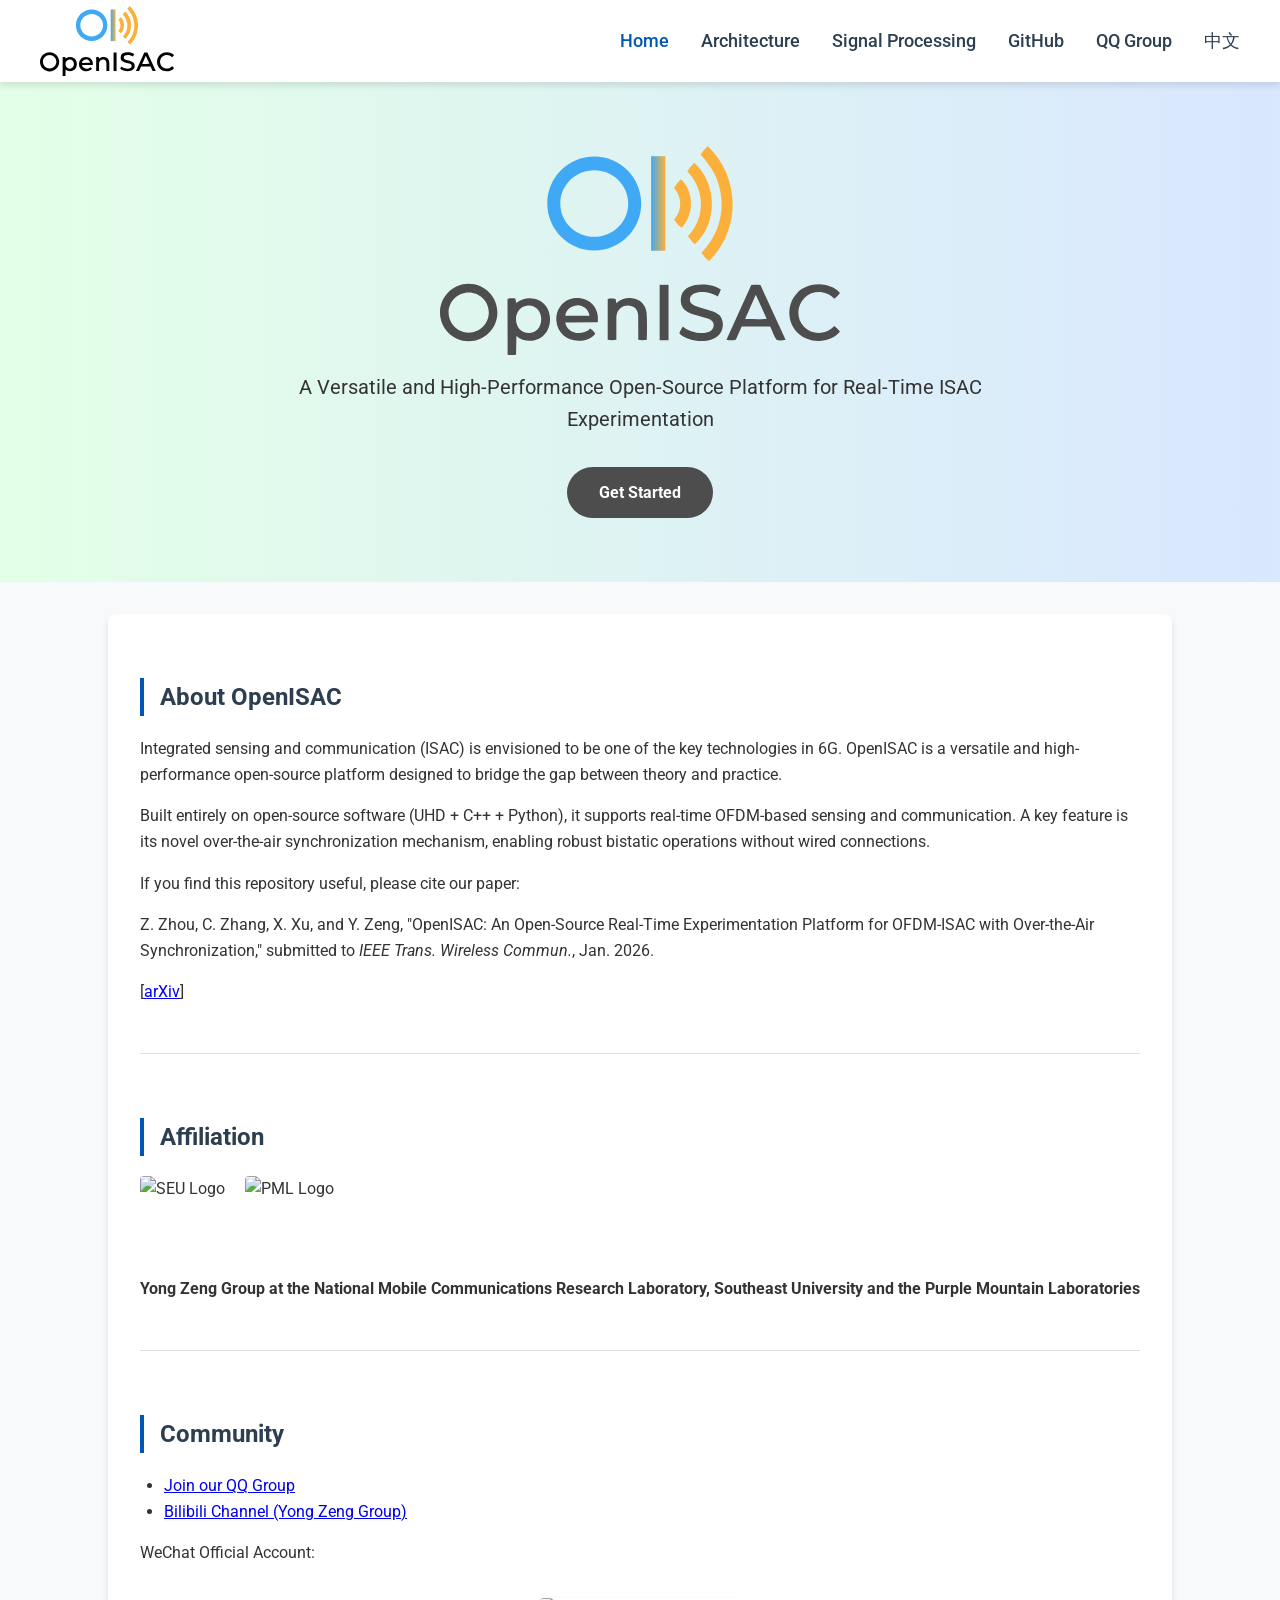
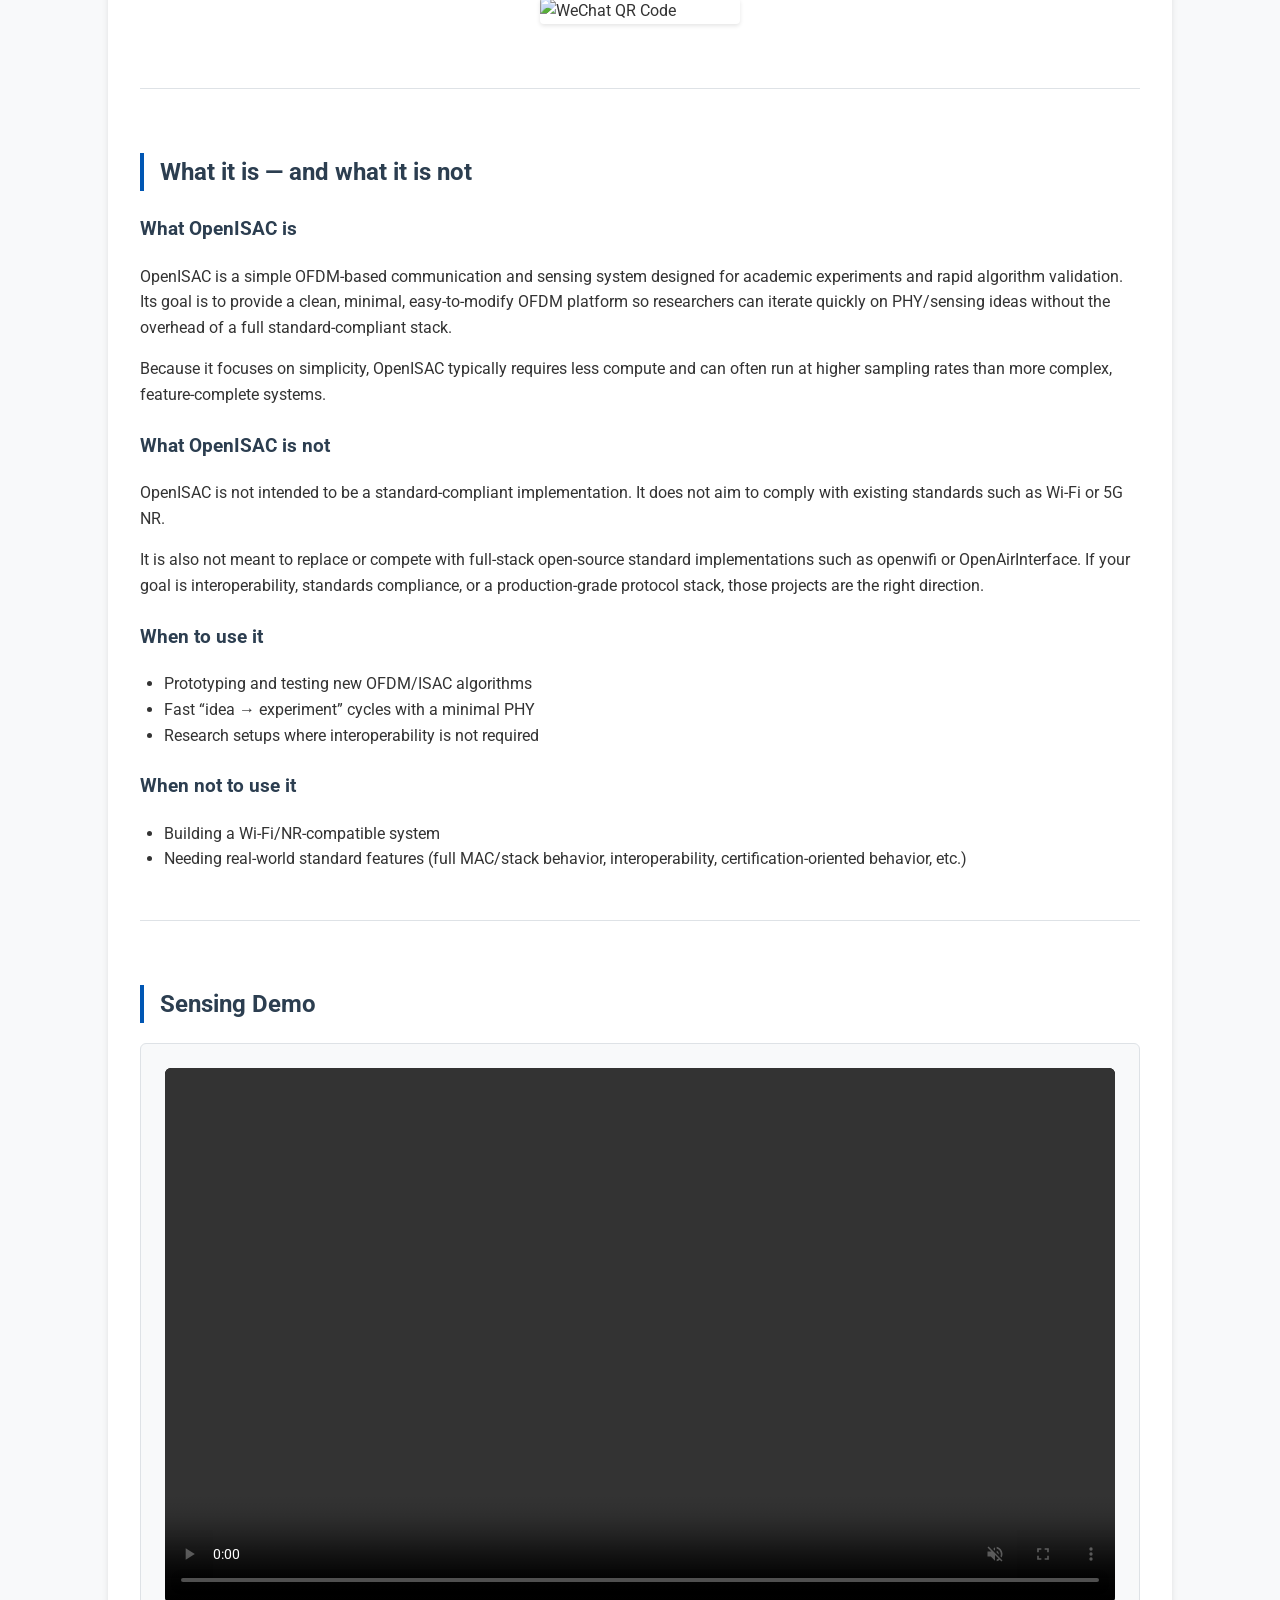
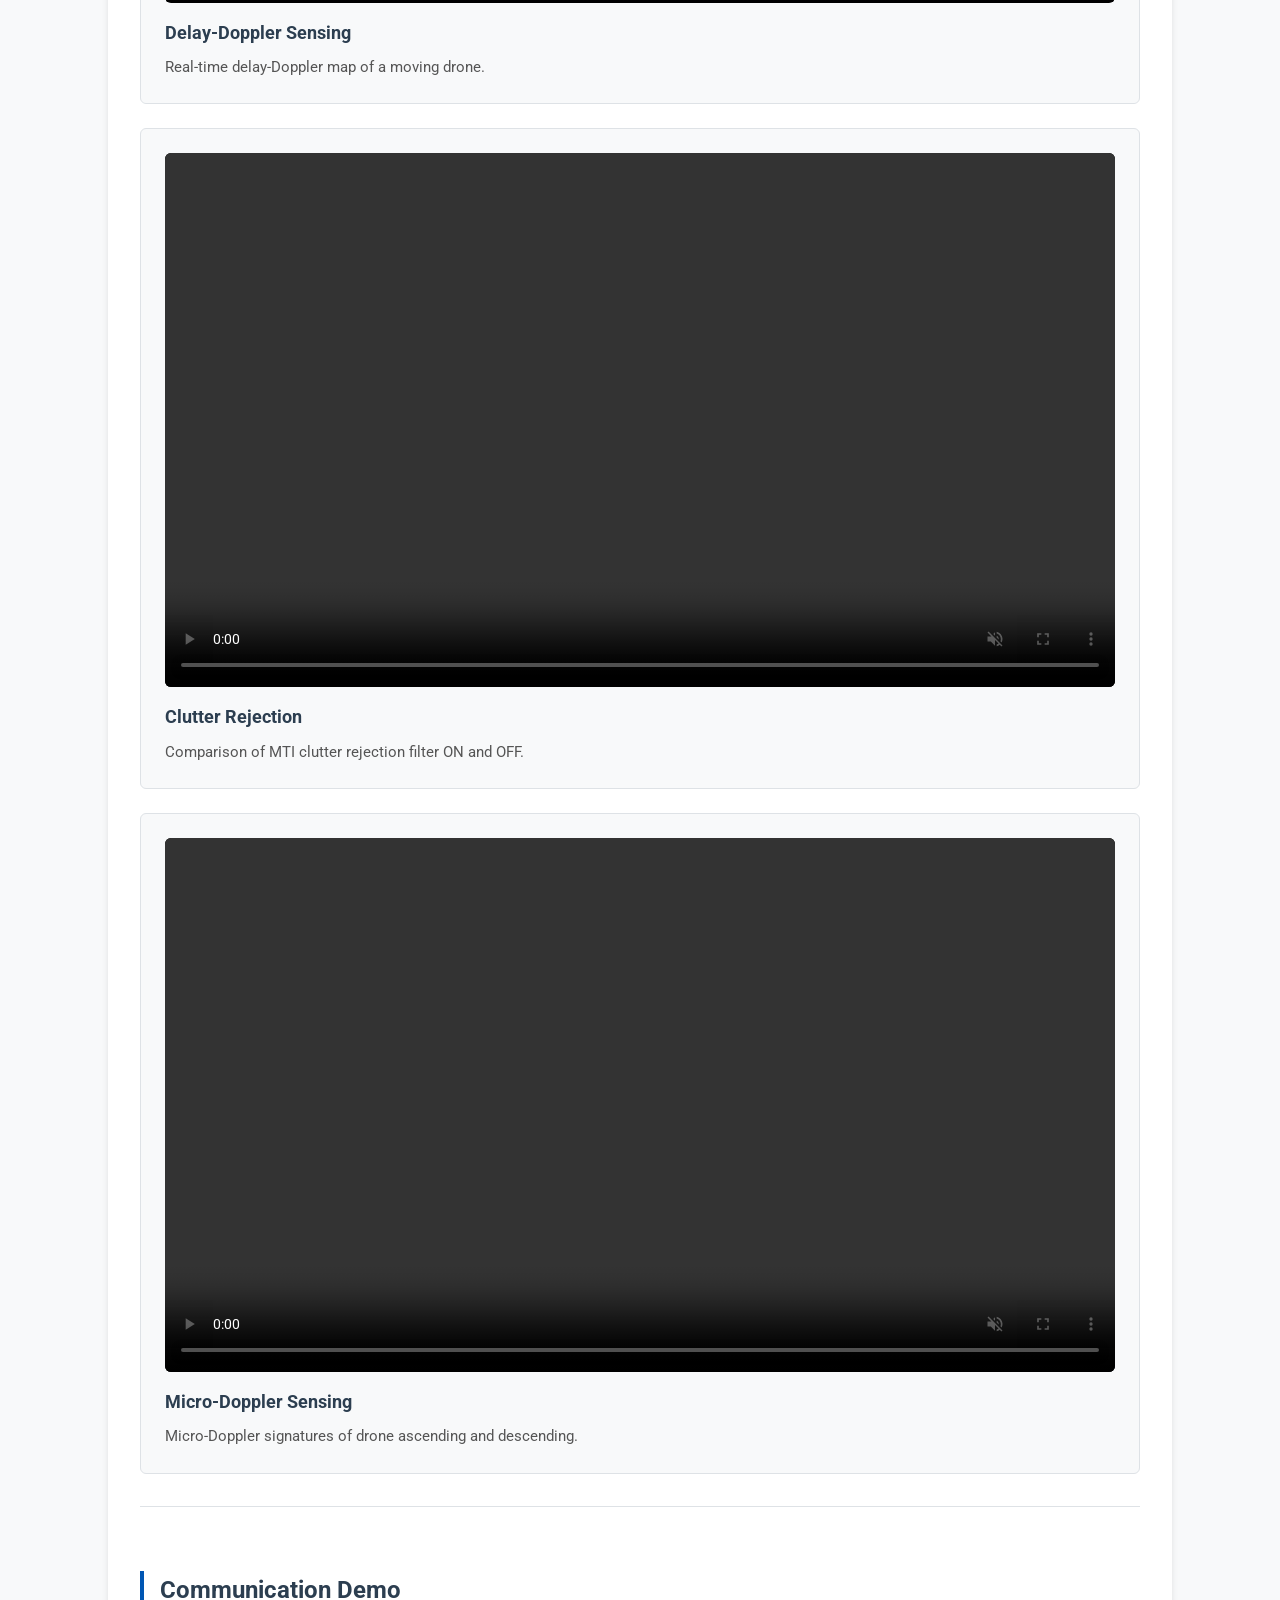
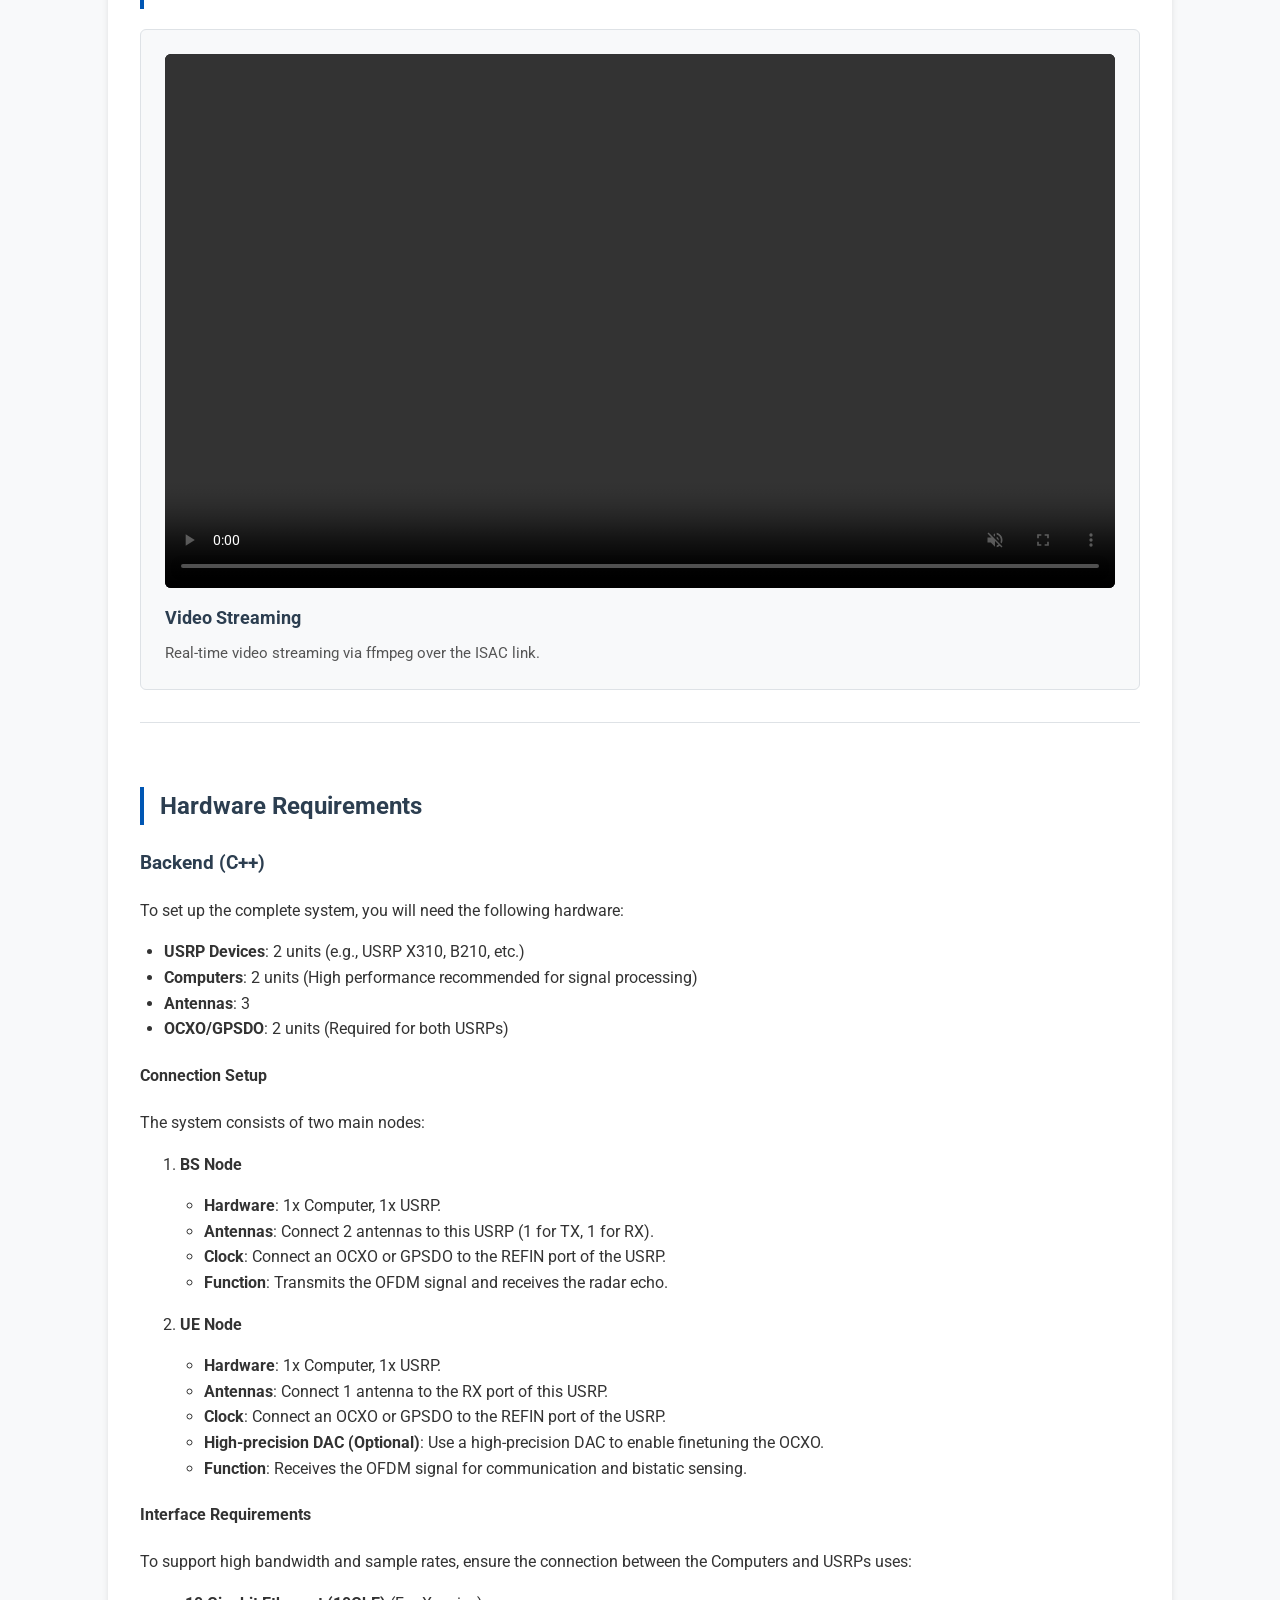
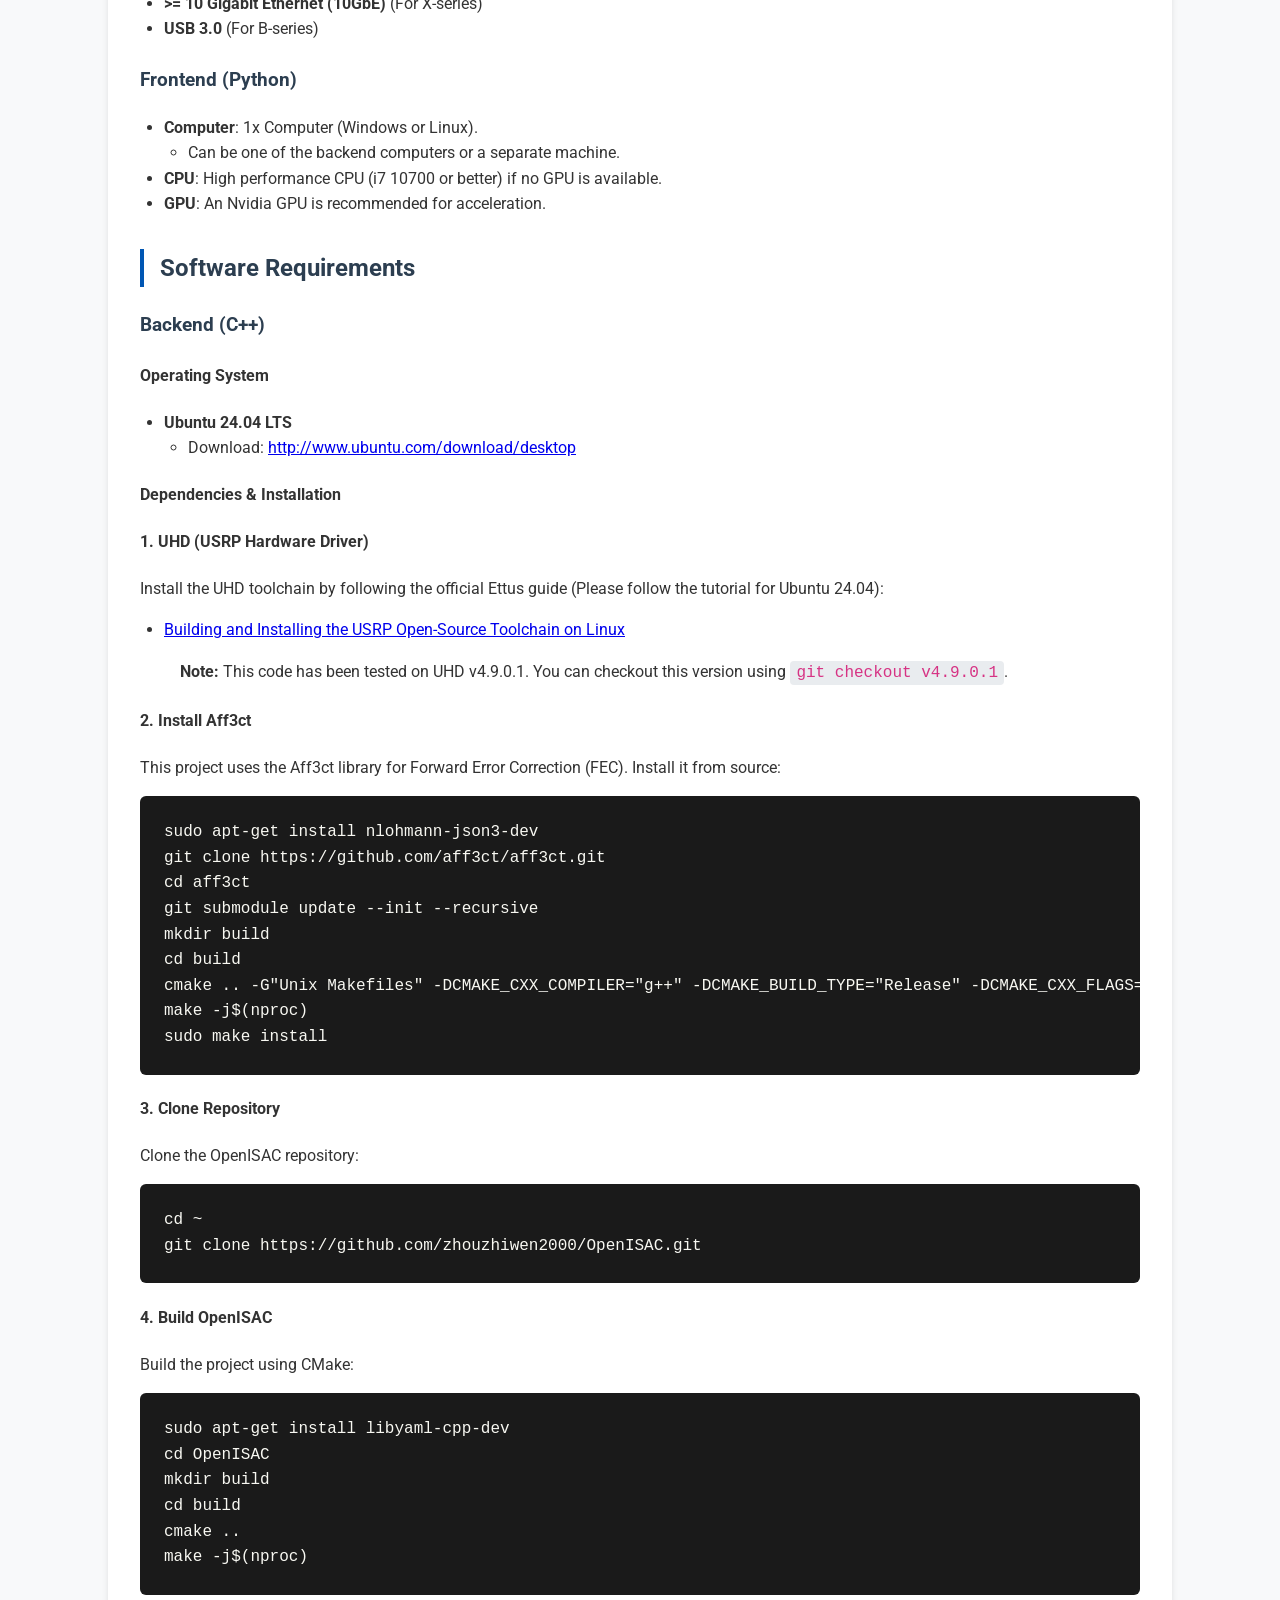
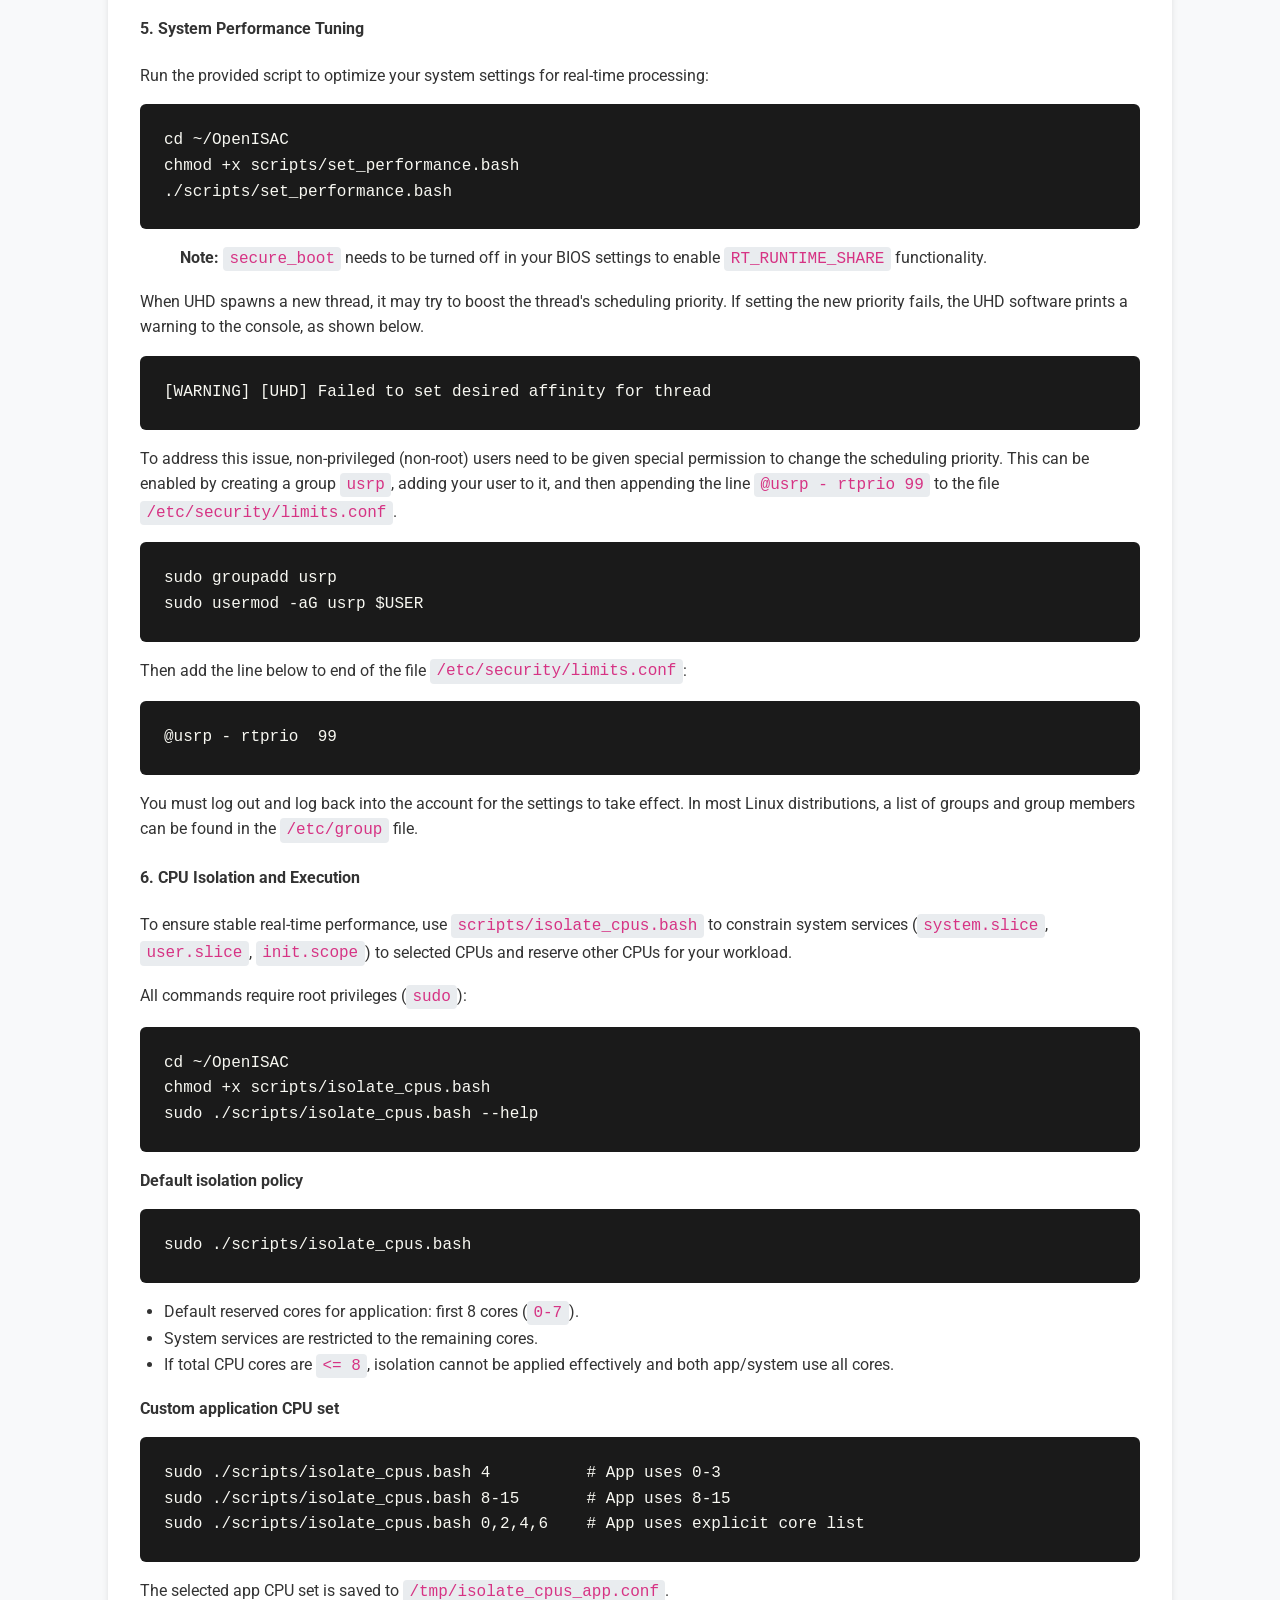
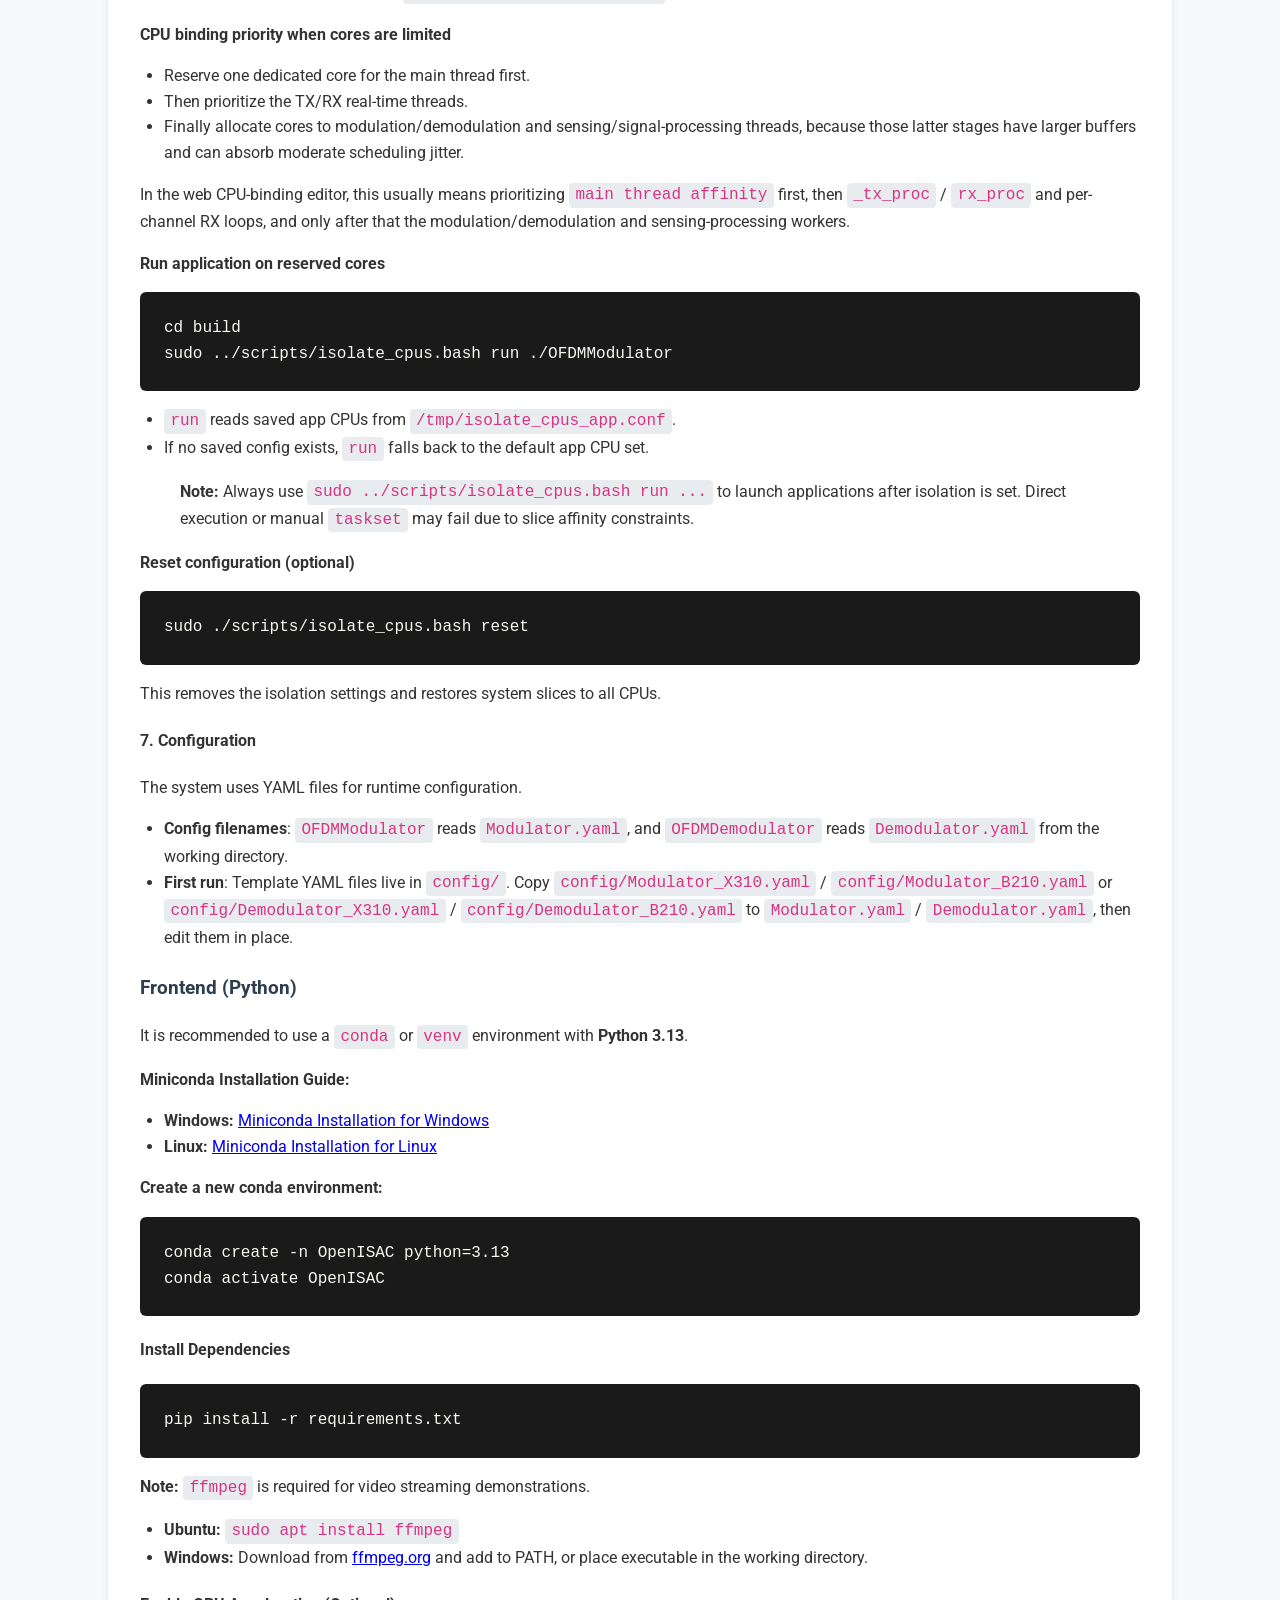
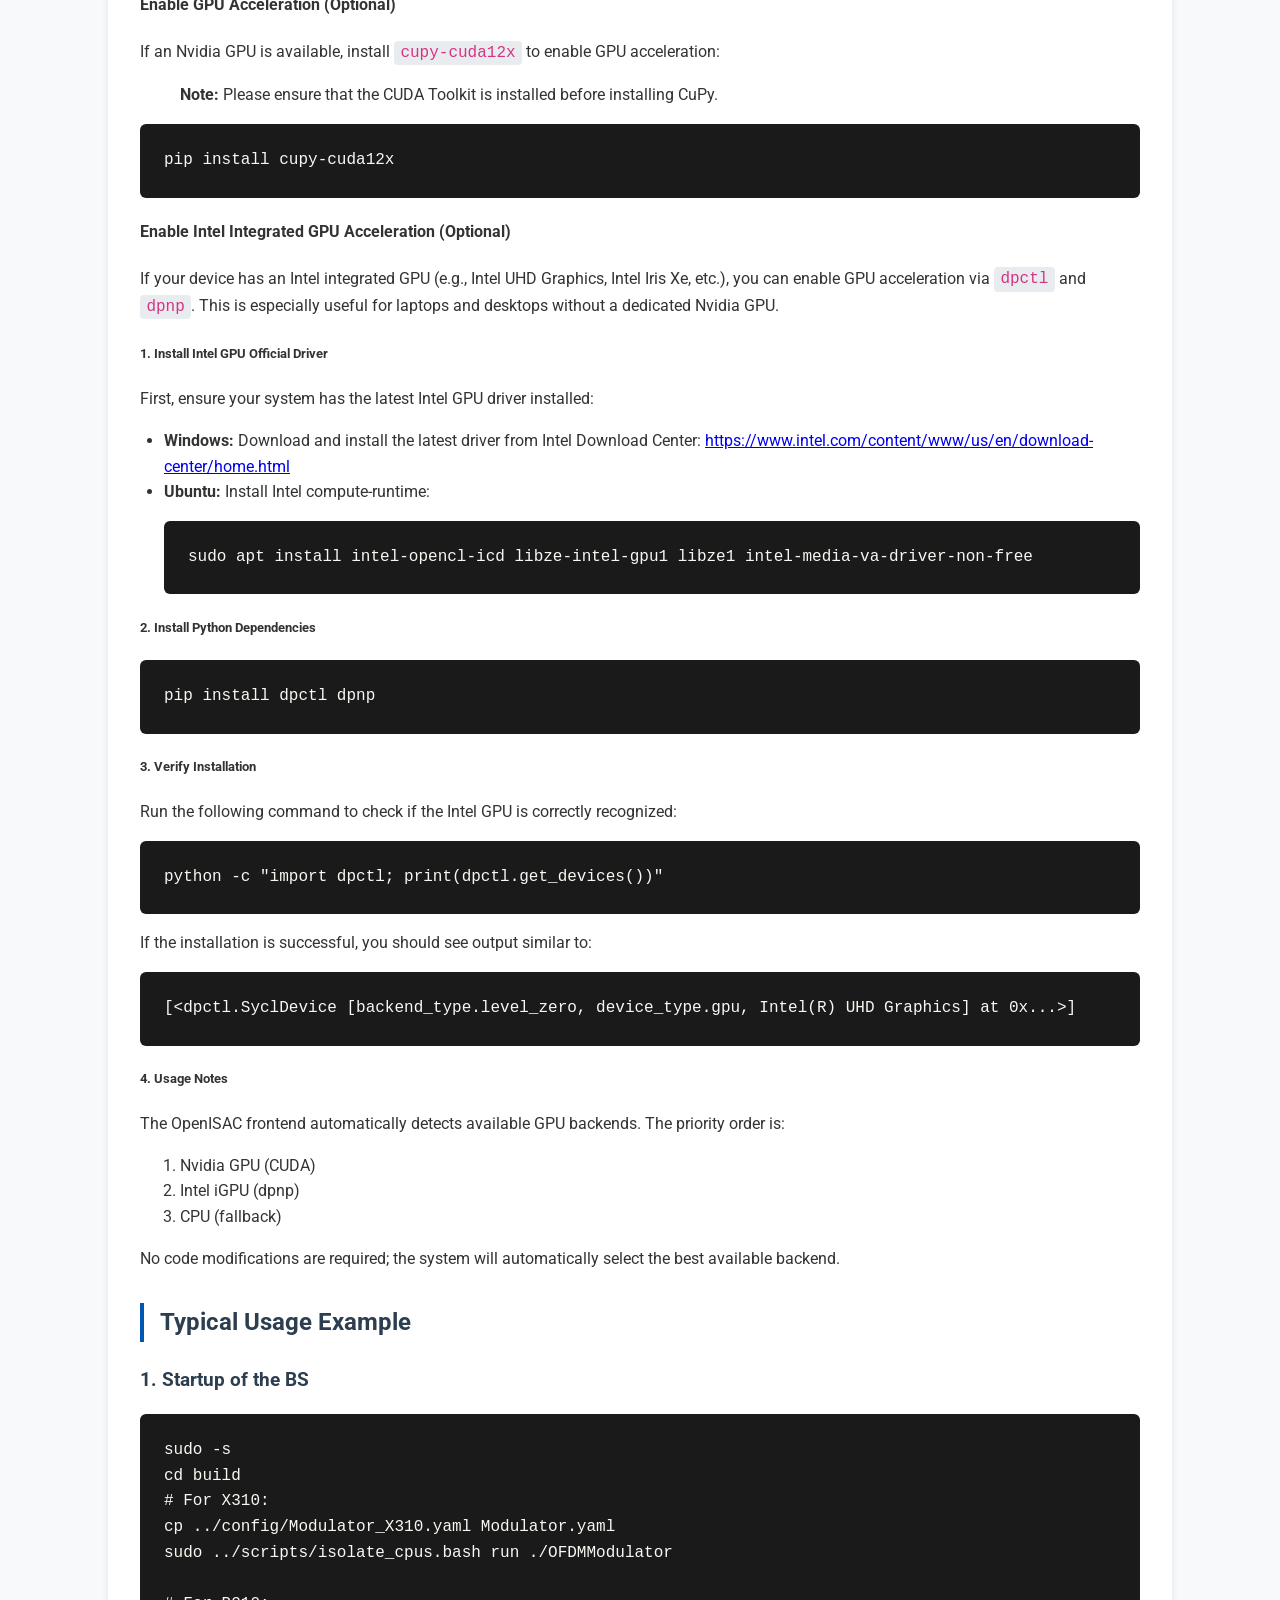
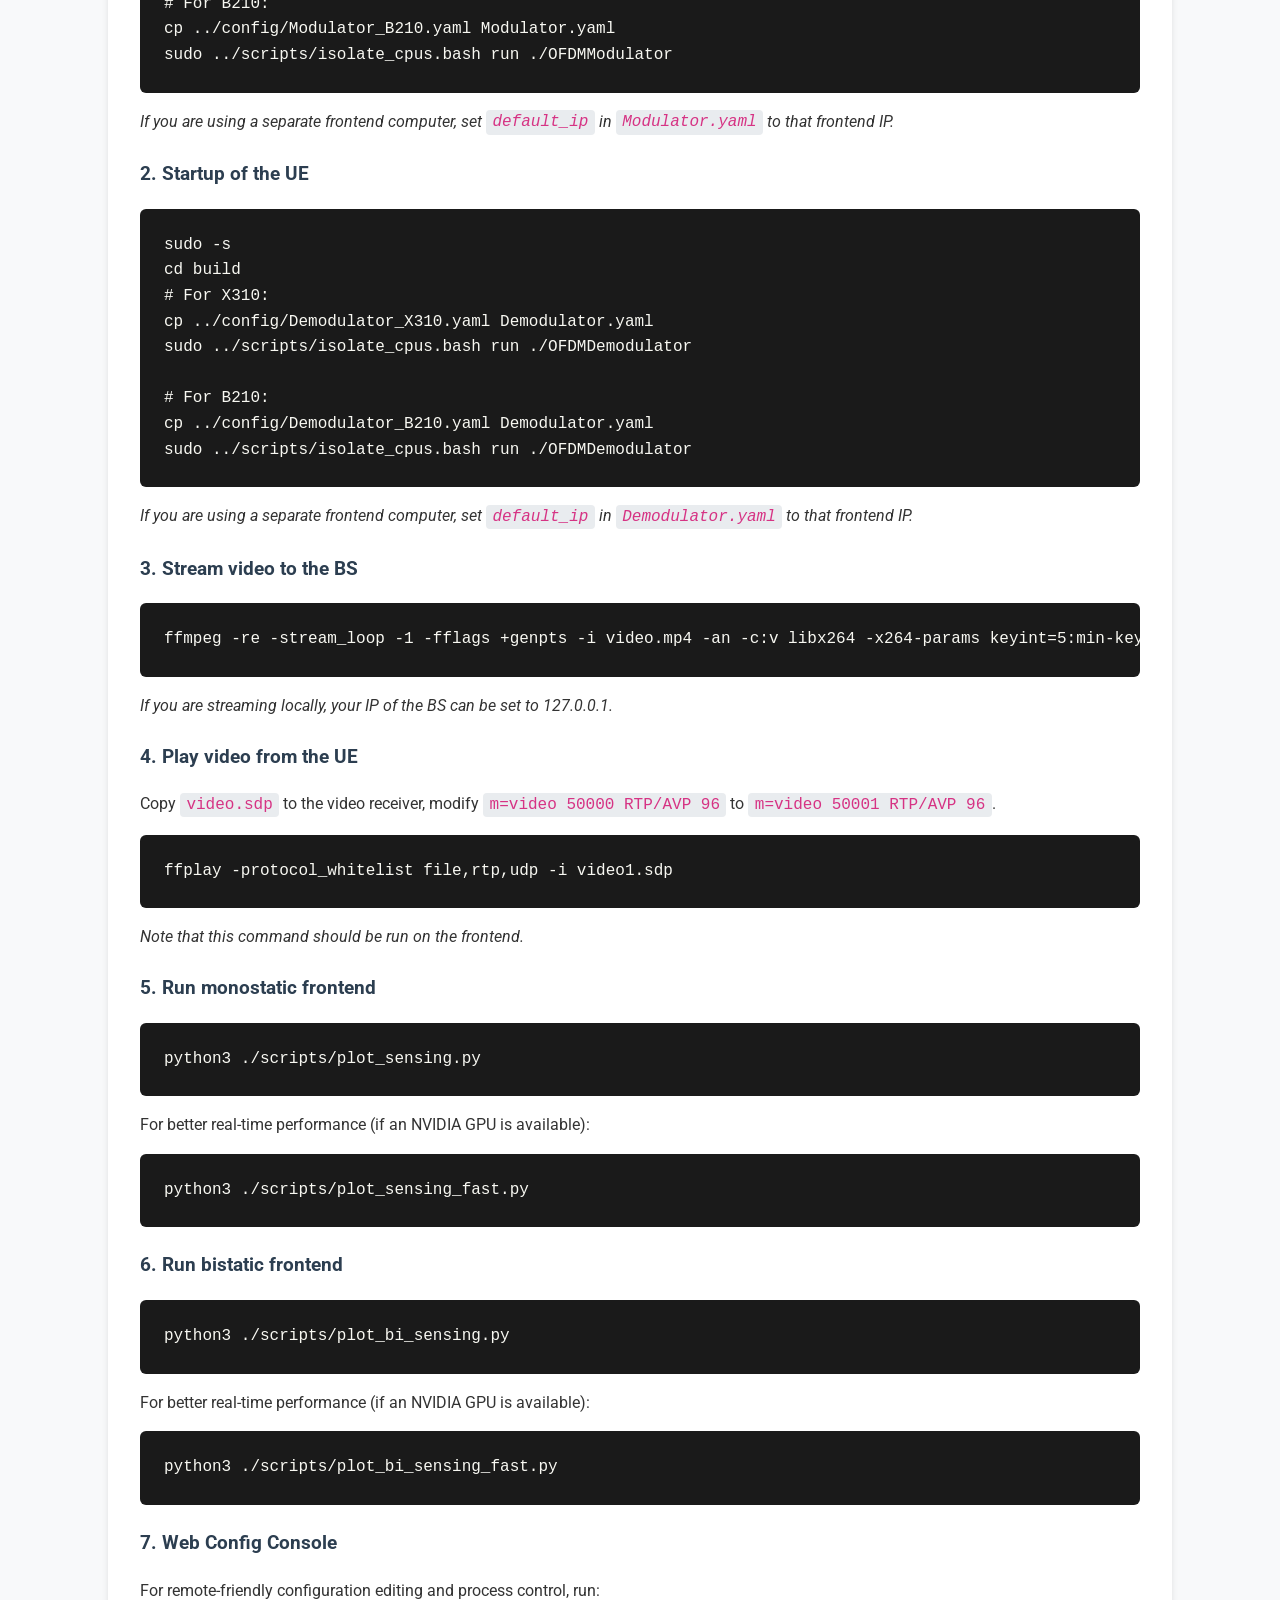
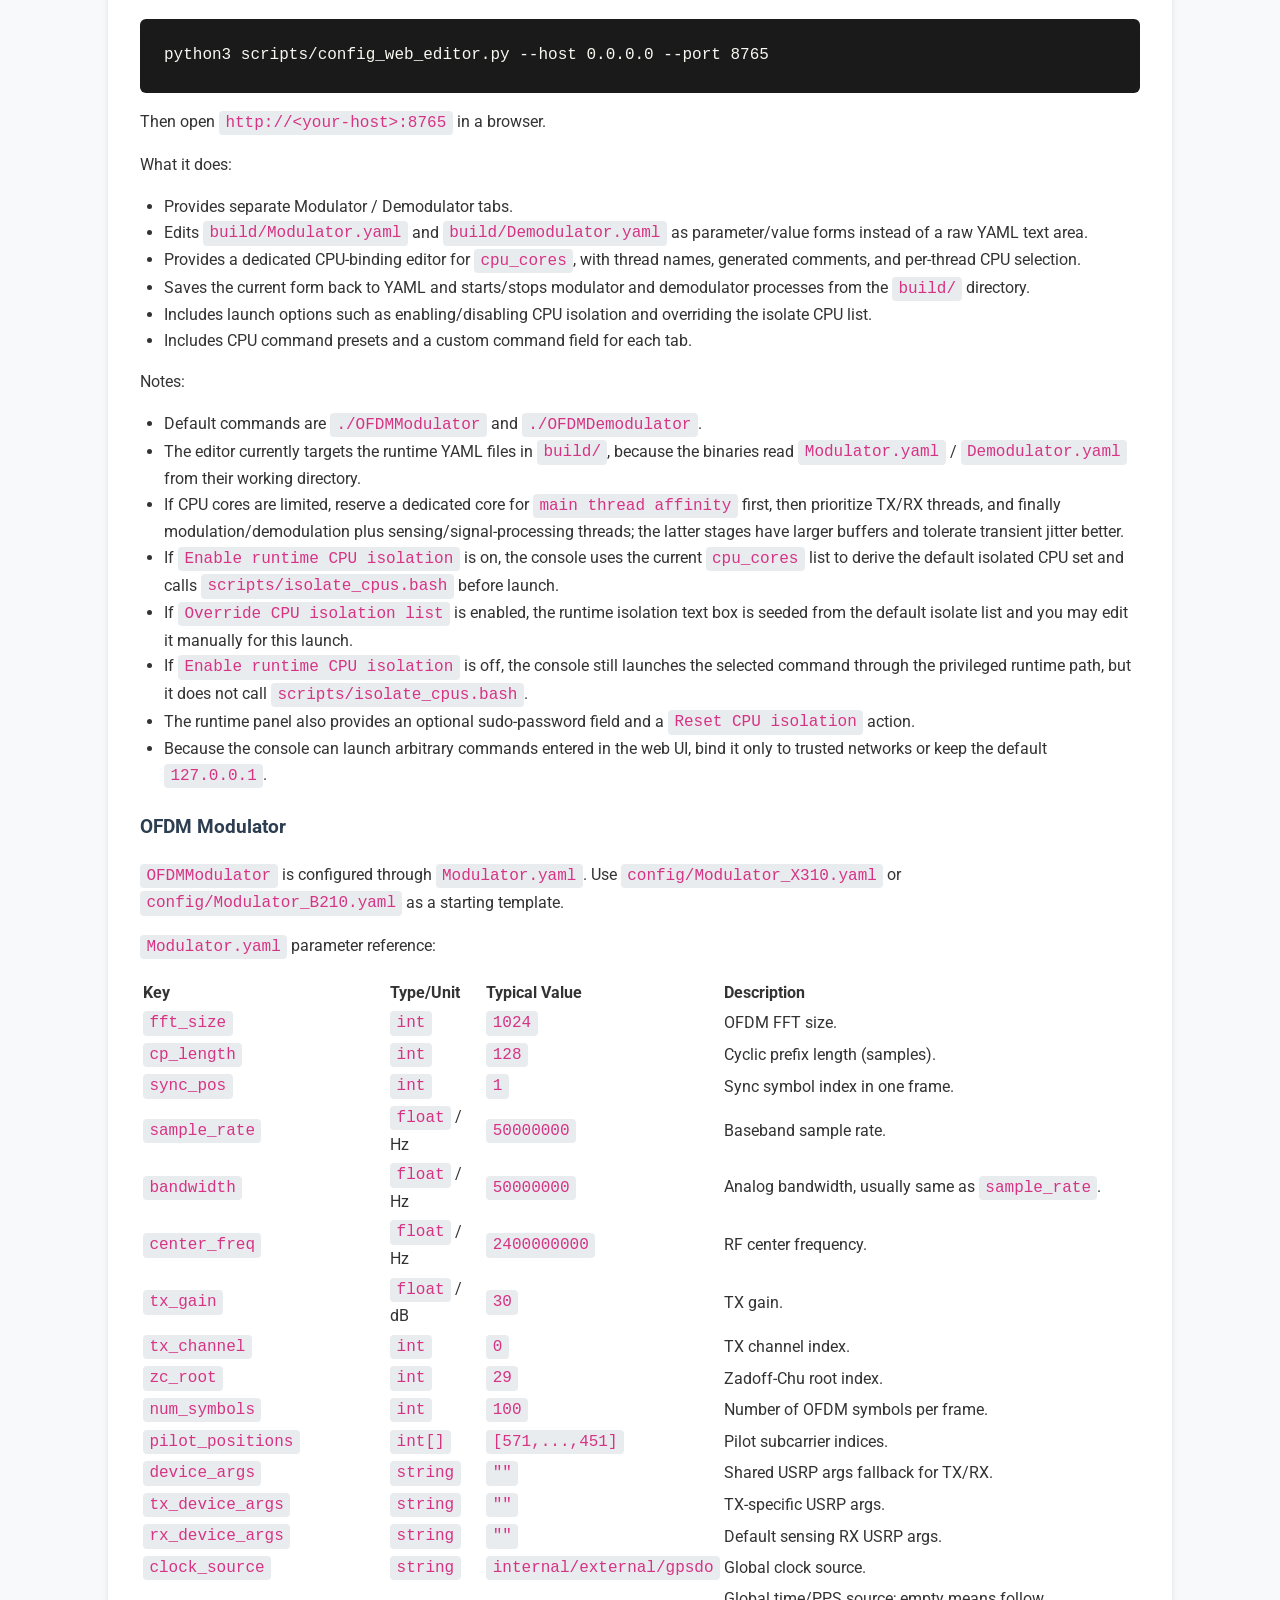
==== commit eb8b0550: "docs: update AGC wording in README and synced docs" ====
--- a/docs/index.html
+++ b/docs/index.html
@@ -1,1177 +1,1177 @@
-<!DOCTYPE html>
-<html lang="en">
-
-<head>
-    <meta charset="UTF-8">
-    <meta name="viewport" content="width=device-width, initial-scale=1.0">
-    <title>OpenISAC - Real-Time OFDM ISAC Platform</title>
-    <link rel="icon" type="image/svg+xml" href="images/icon.svg">
-    <link rel="stylesheet" href="style.css">
-    <link href="https://fonts.googleapis.com/css2?family=Roboto:wght@300;400;500;700&display=swap" rel="stylesheet">
-</head>
-
-<body>
-
-    <header>
-        <nav>
-            <a href="index.html" class="logo"><img src="images/logo.svg" alt="OpenISAC"></a>
-            <ul class="nav-links">
-                <li><a href="index.html" class="active">Home</a></li>
-                <li><a href="architecture.html">Architecture</a></li>
-                <li><a href="signal_processing.html">Signal Processing</a></li>
-                <li><a href="https://github.com/zhouzhiwen2000/OpenISAC" target="_blank">GitHub</a></li>
-                <li><a href="https://qm.qq.com/q/NIQRNGb0kY" target="_blank">QQ Group</a></li>
-                <li><a href="index_zh.html">中文</a></li>
-            </ul>
-        </nav>
-    </header>
-
-    <div class="hero">
-        <img src="images/logo_main.svg" alt="OpenISAC" class="hero-logo">
-        <p>A Versatile and High-Performance Open-Source Platform for Real-Time ISAC Experimentation</p>
-        <a href="#hardware" class="cta-button">Get Started</a>
-    </div>
-
-    <main>
-        <section id="about">
-            <h2>About OpenISAC</h2>
-            <p>
-                Integrated sensing and communication (ISAC) is envisioned to be one of the key technologies in 6G.
-                OpenISAC is a versatile and high-performance open-source platform designed to bridge the gap between
-                theory and practice.
-            </p>
-            <p>
-                Built entirely on open-source software (UHD + C++ + Python), it supports real-time OFDM-based sensing
-                and communication.
-                A key feature is its novel over-the-air synchronization mechanism, enabling robust bistatic operations
-                without wired connections.
-            </p>
-            <p>
-                If you find this repository useful, please cite our paper:
-            </p>
-            <p>
-                Z. Zhou, C. Zhang, X. Xu, and Y. Zeng, "OpenISAC: An Open-Source Real-Time Experimentation Platform for
-                OFDM-ISAC with Over-the-Air Synchronization," submitted to <i>IEEE Trans. Wireless Commun.</i>, Jan.
-                2026.
-            </p>
-            <p>
-                [<a href="https://arxiv.org/pdf/2601.03535" target="_blank">arXiv</a>]
-            </p>
-        </section>
-
-        <section id="affiliation">
-            <h2>Affiliation</h2>
-            <div style="display: flex; align-items: center; gap: 20px; margin: 20px 0;">
-                <img src="images/SEUlogo.png" alt="SEU Logo"
-                    style="height: 80px; width: auto; border: none; box-shadow: none; margin: 0;">
-                <img src="images/PML.png" alt="PML Logo"
-                    style="height: 80px; width: auto; border: none; box-shadow: none; margin: 0;">
-            </div>
-            <p>
-                <b>Yong Zeng Group at the National Mobile Communications Research Laboratory, Southeast University and
-                    the Purple Mountain Laboratories</b>
-            </p>
-        </section>
-
-        <section id="community">
-            <h2>Community</h2>
-            <ul>
-                <li><a href="https://qm.qq.com/q/NIQRNGb0kY" target="_blank">Join our QQ Group</a></li>
-                <li><a href="https://space.bilibili.com/627920129" target="_blank">Bilibili Channel (Yong Zeng
-                        Group)</a></li>
-            </ul>
-            <p>WeChat Official Account:</p>
-            <p>
-                <img src="images/WeChat.jpg" alt="WeChat QR Code" width="200">
-            </p>
-        </section>
-
-        <section id="scope">
-            <h2>What it is — and what it is not</h2>
-
-            <h3>What OpenISAC is</h3>
-            <p>
-                OpenISAC is a simple OFDM-based communication and sensing system designed for academic experiments and
-                rapid algorithm validation.
-                Its goal is to provide a clean, minimal, easy-to-modify OFDM platform so researchers can iterate quickly
-                on PHY/sensing ideas without the overhead of a full standard-compliant stack.
-            </p>
-            <p>
-                Because it focuses on simplicity, OpenISAC typically requires less compute and can often run at higher
-                sampling rates than more complex, feature-complete systems.
-            </p>
-
-            <h3>What OpenISAC is not</h3>
-            <p>
-                OpenISAC is not intended to be a standard-compliant implementation. It does not aim to comply with
-                existing standards such as Wi-Fi or 5G NR.
-            </p>
-            <p>
-                It is also not meant to replace or compete with full-stack open-source standard implementations such as
-                openwifi or OpenAirInterface. If your goal is interoperability, standards compliance, or a
-                production-grade protocol stack, those projects are the right direction.
-            </p>
-
-            <h3>When to use it</h3>
-            <ul>
-                <li>Prototyping and testing new OFDM/ISAC algorithms</li>
-                <li>Fast “idea → experiment” cycles with a minimal PHY</li>
-                <li>Research setups where interoperability is not required</li>
-            </ul>
-
-            <h3>When not to use it</h3>
-            <ul>
-                <li>Building a Wi-Fi/NR-compatible system</li>
-                <li>Needing real-world standard features (full MAC/stack behavior, interoperability,
-                    certification-oriented behavior, etc.)</li>
-            </ul>
-        </section>
-
-        <section id="sensing-demo">
-            <h2>Sensing Demo</h2>
-            <div class="demo-grid">
-                <div class="demo-card">
-                    <div class="video-wrapper">
-                        <video controls muted loop playsinline>
-                            <source src="https://vids.zzw123app.top/videos/Drone_Moving.mp4" type="video/mp4">
-                            Your browser does not support the video tag.
-                        </video>
-                    </div>
-                    <h3>Delay-Doppler Sensing</h3>
-                    <p>Real-time delay-Doppler map of a moving drone.</p>
-                </div>
-                <div class="demo-card">
-                    <div class="video-wrapper">
-                        <video controls muted loop playsinline>
-                            <source src="https://vids.zzw123app.top/videos/MTI_on_vs_off.mp4" type="video/mp4">
-                            Your browser does not support the video tag.
-                        </video>
-                    </div>
-                    <h3>Clutter Rejection</h3>
-                    <p>Comparison of MTI clutter rejection filter ON and OFF.</p>
-                </div>
-                <div class="demo-card">
-                    <div class="video-wrapper">
-                        <video controls muted loop playsinline>
-                            <source src="https://vids.zzw123app.top/videos/MicroDoppler_Up_Down.mp4" type="video/mp4">
-                            Your browser does not support the video tag.
-                        </video>
-                    </div>
-                    <h3>Micro-Doppler Sensing</h3>
-                    <p>Micro-Doppler signatures of drone ascending and descending.</p>
-                </div>
-            </div>
-        </section>
-
-        <section id="comm-demo">
-            <h2>Communication Demo</h2>
-            <div class="demo-grid">
-                <div class="demo-card">
-                    <div class="video-wrapper">
-                        <video controls muted loop playsinline>
-                            <source src="https://vids.zzw123app.top/videos/Communication.mp4" type="video/mp4">
-                            Your browser does not support the video tag.
-                        </video>
-                    </div>
-                    <h3>Video Streaming</h3>
-                    <p>Real-time video streaming via ffmpeg over the ISAC link.</p>
-                </div>
-            </div>
-        </section>
-
-        <!-- README_SYNC_START -->
-<section id="hardware">
-<!-- AUTO-GENERATED FROM README: DO NOT EDIT THIS SECTION DIRECTLY -->
-<h2>Hardware Requirements</h2>
-<h3>Backend (C++)</h3>
-<p>To set up the complete system, you will need the following hardware:</p>
-<ul>
-<li><strong>USRP Devices</strong>: 2 units (e.g., USRP X310, B210, etc.)</li>
-<li><strong>Computers</strong>: 2 units (High performance recommended for signal processing)</li>
-<li><strong>Antennas</strong>: 3</li>
-<li><strong>OCXO/GPSDO</strong>: 2 units (Required for both USRPs)</li>
-</ul>
-<h4>Connection Setup</h4>
-<p>The system consists of two main nodes:</p>
-<ol>
-<li>
-<p><strong>BS Node</strong></p>
-<ul>
-<li><strong>Hardware</strong>: 1x Computer, 1x USRP.</li>
-<li><strong>Antennas</strong>: Connect 2 antennas to this USRP (1 for TX, 1 for RX).</li>
-<li><strong>Clock</strong>: Connect an OCXO or GPSDO to the REFIN port of the USRP.</li>
-<li><strong>Function</strong>: Transmits the OFDM signal and receives the radar echo.</li>
-</ul>
-</li>
-<li>
-<p><strong>UE Node</strong></p>
-<ul>
-<li><strong>Hardware</strong>: 1x Computer, 1x USRP.</li>
-<li><strong>Antennas</strong>: Connect 1 antenna to the RX port of this USRP.</li>
-<li><strong>Clock</strong>: Connect an OCXO or GPSDO to the REFIN port of the USRP.</li>
-<li><strong>High-precision DAC (Optional)</strong>: Use a high-precision DAC to enable finetuning the OCXO.</li>
-<li><strong>Function</strong>: Receives the OFDM signal for communication and bistatic sensing.</li>
-</ul>
-</li>
-</ol>
-<h4>Interface Requirements</h4>
-<p>To support high bandwidth and sample rates, ensure the connection between the Computers and USRPs uses:</p>
-<ul>
-<li><strong>&gt;= 10 Gigabit Ethernet (10GbE)</strong> (For X-series)</li>
-<li><strong>USB 3.0</strong> (For B-series)</li>
-</ul>
-<h3>Frontend (Python)</h3>
-<ul>
-<li><strong>Computer</strong>: 1x Computer (Windows or Linux).
-<ul>
-<li>Can be one of the backend computers or a separate machine.</li>
-</ul>
-</li>
-<li><strong>CPU</strong>: High performance CPU (i7 10700 or better) if no GPU is available.</li>
-<li><strong>GPU</strong>: An Nvidia GPU is recommended for acceleration.</li>
-</ul>
-<h2>Software Requirements</h2>
-<h3>Backend (C++)</h3>
-<h4>Operating System</h4>
-<ul>
-<li><strong>Ubuntu 24.04 LTS</strong>
-<ul>
-<li>Download: <a href="http://www.ubuntu.com/download/desktop">http://www.ubuntu.com/download/desktop</a></li>
-</ul>
-</li>
-</ul>
-<h4>Dependencies &amp; Installation</h4>
-<h4>1. UHD (USRP Hardware Driver)</h4>
-<p>Install the UHD toolchain by following the official Ettus guide (Please follow the tutorial for Ubuntu 24.04):</p>
-<ul>
-<li><a href="https://kb.ettus.com/Building_and_Installing_the_USRP_Open-Source_Toolchain_(UHD_and_GNU_Radio)_on_Linux#Update_and_Install_dependencies">Building and Installing the USRP Open-Source Toolchain on Linux</a></li>
-</ul>
-<blockquote>
-<p><strong>Note:</strong> This code has been tested on UHD v4.9.0.1. You can checkout this version using <code>git checkout v4.9.0.1</code>.</p>
-</blockquote>
-<h4>2. Install Aff3ct</h4>
-<p>This project uses the Aff3ct library for Forward Error Correction (FEC). Install it from source:</p>
-<pre><code class="language-bash">sudo apt-get install nlohmann-json3-dev
-git clone https://github.com/aff3ct/aff3ct.git
-cd aff3ct
-git submodule update --init --recursive
-mkdir build
-cd build
-cmake .. -G&quot;Unix Makefiles&quot; -DCMAKE_CXX_COMPILER=&quot;g++&quot; -DCMAKE_BUILD_TYPE=&quot;Release&quot; -DCMAKE_CXX_FLAGS=&quot;-funroll-loops -march=native&quot; -DAFF3CT_COMPILE_EXE=&quot;OFF&quot; -DAFF3CT_COMPILE_SHARED_LIB=&quot;ON&quot; -DSPU_STACKTRACE=&quot;OFF&quot; -DSPU_STACKTRACE_SEGFAULT=&quot;OFF&quot; -DCMAKE_CXX_FLAGS=&quot;${CMAKE_CXX_FLAGS} -faligned-new&quot;
-make -j$(nproc)
-sudo make install
-</code></pre>
-<h4>3. Clone Repository</h4>
-<p>Clone the OpenISAC repository:</p>
-<pre><code class="language-bash">cd ~
-git clone https://github.com/zhouzhiwen2000/OpenISAC.git
-</code></pre>
-<h4>4. Build OpenISAC</h4>
-<p>Build the project using CMake:</p>
-<pre><code class="language-bash">sudo apt-get install libyaml-cpp-dev
-cd OpenISAC
-mkdir build
-cd build
-cmake ..
-make -j$(nproc)
-</code></pre>
-<h4>5. System Performance Tuning</h4>
-<p>Run the provided script to optimize your system settings for real-time processing:</p>
-<pre><code class="language-bash">cd ~/OpenISAC
-chmod +x scripts/set_performance.bash
-./scripts/set_performance.bash
-</code></pre>
-<blockquote>
-<p><strong>Note:</strong> <code>secure_boot</code> needs to be turned off in your BIOS settings to enable <code>RT_RUNTIME_SHARE</code> functionality.</p>
-</blockquote>
-<p>When UHD spawns a new thread, it may try to boost the thread's scheduling priority. If setting the new priority fails, the UHD software prints a warning to the console, as shown below.</p>
-<pre><code class="language-text">[WARNING] [UHD] Failed to set desired affinity for thread
-</code></pre>
-<p>To address this issue, non-privileged (non-root) users need to be given special permission to change the scheduling priority. This can be enabled by creating a group <code>usrp</code>, adding your user to it, and then appending the line <code>@usrp - rtprio 99</code> to the file <code>/etc/security/limits.conf</code>.</p>
-<pre><code class="language-bash">sudo groupadd usrp
-sudo usermod -aG usrp $USER
-</code></pre>
-<p>Then add the line below to end of the file <code>/etc/security/limits.conf</code>:</p>
-<pre><code class="language-text">@usrp - rtprio  99
-</code></pre>
-<p>You must log out and log back into the account for the settings to take effect. In most Linux distributions, a list of groups and group members can be found in the <code>/etc/group</code> file.</p>
-<h4>6. CPU Isolation and Execution</h4>
-<p>To ensure stable real-time performance, use <code>scripts/isolate_cpus.bash</code> to constrain system services (<code>system.slice</code>, <code>user.slice</code>, <code>init.scope</code>) to selected CPUs and reserve other CPUs for your workload.</p>
-<p>All commands require root privileges (<code>sudo</code>):</p>
-<pre><code class="language-bash">cd ~/OpenISAC
-chmod +x scripts/isolate_cpus.bash
-sudo ./scripts/isolate_cpus.bash --help
-</code></pre>
-<p><strong>Default isolation policy</strong></p>
-<pre><code class="language-bash">sudo ./scripts/isolate_cpus.bash
-</code></pre>
-<ul>
-<li>Default reserved cores for application: first 8 cores (<code>0-7</code>).</li>
-<li>System services are restricted to the remaining cores.</li>
-<li>If total CPU cores are <code>&lt;= 8</code>, isolation cannot be applied effectively and both app/system use all cores.</li>
-</ul>
-<p><strong>Custom application CPU set</strong></p>
-<pre><code class="language-bash">sudo ./scripts/isolate_cpus.bash 4          # App uses 0-3
-sudo ./scripts/isolate_cpus.bash 8-15       # App uses 8-15
-sudo ./scripts/isolate_cpus.bash 0,2,4,6    # App uses explicit core list
-</code></pre>
-<p>The selected app CPU set is saved to <code>/tmp/isolate_cpus_app.conf</code>.</p>
-<p><strong>CPU binding priority when cores are limited</strong></p>
-<ul>
-<li>Reserve one dedicated core for the main thread first.</li>
-<li>Then prioritize the TX/RX real-time threads.</li>
-<li>Finally allocate cores to modulation/demodulation and sensing/signal-processing threads, because those latter stages have larger buffers and can absorb moderate scheduling jitter.</li>
-</ul>
-<p>In the web CPU-binding editor, this usually means prioritizing <code>main thread affinity</code> first, then <code>_tx_proc</code> / <code>rx_proc</code> and per-channel RX loops, and only after that the modulation/demodulation and sensing-processing workers.</p>
-<p><strong>Run application on reserved cores</strong></p>
-<pre><code class="language-bash">cd build
-sudo ../scripts/isolate_cpus.bash run ./OFDMModulator
-</code></pre>
-<ul>
-<li><code>run</code> reads saved app CPUs from <code>/tmp/isolate_cpus_app.conf</code>.</li>
-<li>If no saved config exists, <code>run</code> falls back to the default app CPU set.</li>
-</ul>
-<blockquote>
-<p><strong>Note:</strong> Always use <code>sudo ../scripts/isolate_cpus.bash run ...</code> to launch applications after isolation is set. Direct execution or manual <code>taskset</code> may fail due to slice affinity constraints.</p>
-</blockquote>
-<p><strong>Reset configuration (optional)</strong></p>
-<pre><code class="language-bash">sudo ./scripts/isolate_cpus.bash reset
-</code></pre>
-<p>This removes the isolation settings and restores system slices to all CPUs.</p>
-<h4>7. Configuration</h4>
-<p>The system uses YAML files for runtime configuration.</p>
-<ul>
-<li><strong>Config filenames</strong>:
-<code>OFDMModulator</code> reads <code>Modulator.yaml</code>, and <code>OFDMDemodulator</code> reads <code>Demodulator.yaml</code> from the working directory.</li>
-<li><strong>First run</strong>:
-Template YAML files live in <code>config/</code>. Copy <code>config/Modulator_X310.yaml</code> / <code>config/Modulator_B210.yaml</code> or
-<code>config/Demodulator_X310.yaml</code> / <code>config/Demodulator_B210.yaml</code> to <code>Modulator.yaml</code> / <code>Demodulator.yaml</code>, then edit them in place.</li>
-</ul>
-<h3>Frontend (Python)</h3>
-<p>It is recommended to use a <code>conda</code> or <code>venv</code> environment with <strong>Python 3.13</strong>.</p>
-<p><strong>Miniconda Installation Guide:</strong></p>
-<ul>
-<li><strong>Windows:</strong> <a href="https://www.anaconda.com/docs/getting-started/miniconda/install#windows-powershell">Miniconda Installation for Windows</a></li>
-<li><strong>Linux:</strong> <a href="https://www.anaconda.com/docs/getting-started/miniconda/install#linux-2">Miniconda Installation for Linux</a></li>
-</ul>
-<p><strong>Create a new conda environment:</strong></p>
-<pre><code class="language-bash">conda create -n OpenISAC python=3.13
-conda activate OpenISAC
-</code></pre>
-<h4>Install Dependencies</h4>
-<pre><code class="language-bash">pip install -r requirements.txt
-</code></pre>
-<p><strong>Note:</strong> <code>ffmpeg</code> is required for video streaming demonstrations.</p>
-<ul>
-<li><strong>Ubuntu:</strong> <code>sudo apt install ffmpeg</code></li>
-<li><strong>Windows:</strong> Download from <a href="https://ffmpeg.org/download.html">ffmpeg.org</a> and add to PATH, or place executable in the working directory.</li>
-</ul>
-<h4>Enable GPU Acceleration (Optional)</h4>
-<p>If an Nvidia GPU is available, install <code>cupy-cuda12x</code> to enable GPU acceleration:</p>
-<blockquote>
-<p><strong>Note:</strong> Please ensure that the CUDA Toolkit is installed before installing CuPy.</p>
-</blockquote>
-<pre><code class="language-bash">pip install cupy-cuda12x
-</code></pre>
-<h4>Enable Intel Integrated GPU Acceleration (Optional)</h4>
-<p>If your device has an Intel integrated GPU (e.g., Intel UHD Graphics, Intel Iris Xe, etc.), you can enable GPU acceleration via <code>dpctl</code> and <code>dpnp</code>. This is especially useful for laptops and desktops without a dedicated Nvidia GPU.</p>
-<h5>1. Install Intel GPU Official Driver</h5>
-<p>First, ensure your system has the latest Intel GPU driver installed:</p>
-<ul>
-<li><strong>Windows:</strong> Download and install the latest driver from Intel Download Center: <a href="https://www.intel.com/content/www/us/en/download-center/home.html">https://www.intel.com/content/www/us/en/download-center/home.html</a></li>
-<li><strong>Ubuntu:</strong> Install Intel compute-runtime:<pre><code class="language-bash">sudo apt install intel-opencl-icd libze-intel-gpu1 libze1 intel-media-va-driver-non-free
-</code></pre>
-</li>
-</ul>
-<h5>2. Install Python Dependencies</h5>
-<pre><code class="language-bash">pip install dpctl dpnp
-</code></pre>
-<h5>3. Verify Installation</h5>
-<p>Run the following command to check if the Intel GPU is correctly recognized:</p>
-<pre><code class="language-bash">python -c &quot;import dpctl; print(dpctl.get_devices())&quot;
-</code></pre>
-<p>If the installation is successful, you should see output similar to:</p>
-<pre><code>[&lt;dpctl.SyclDevice [backend_type.level_zero, device_type.gpu, Intel(R) UHD Graphics] at 0x...&gt;]
-</code></pre>
-<h5>4. Usage Notes</h5>
-<p>The OpenISAC frontend automatically detects available GPU backends. The priority order is:</p>
-<ol>
-<li>Nvidia GPU (CUDA)</li>
-<li>Intel iGPU (dpnp)</li>
-<li>CPU (fallback)</li>
-</ol>
-<p>No code modifications are required; the system will automatically select the best available backend.</p>
-<h2>Typical Usage Example</h2>
-<h3>1. Startup of the BS</h3>
-<pre><code class="language-bash">sudo -s
-cd build
-# For X310:
-cp ../config/Modulator_X310.yaml Modulator.yaml
-sudo ../scripts/isolate_cpus.bash run ./OFDMModulator
-
-# For B210:
-cp ../config/Modulator_B210.yaml Modulator.yaml
-sudo ../scripts/isolate_cpus.bash run ./OFDMModulator
-</code></pre>
-<p><em>If you are using a separate frontend computer, set <code>default_ip</code> in <code>Modulator.yaml</code> to that frontend IP.</em></p>
-<h3>2. Startup of the UE</h3>
-<pre><code class="language-bash">sudo -s
-cd build
-# For X310:
-cp ../config/Demodulator_X310.yaml Demodulator.yaml
-sudo ../scripts/isolate_cpus.bash run ./OFDMDemodulator
-
-# For B210:
-cp ../config/Demodulator_B210.yaml Demodulator.yaml
-sudo ../scripts/isolate_cpus.bash run ./OFDMDemodulator
-</code></pre>
-<p><em>If you are using a separate frontend computer, set <code>default_ip</code> in <code>Demodulator.yaml</code> to that frontend IP.</em></p>
-<h3>3. Stream video to the BS</h3>
-<pre><code class="language-bash">ffmpeg -re -stream_loop -1 -fflags +genpts -i video.mp4 -an -c:v libx264 -x264-params keyint=5:min-keyint=1 -b:v 3000k -minrate 3000k -maxrate 3000k -bufsize 1M -f rtp -sdp_file video.sdp &quot;rtp://&lt;your IP of the BS&gt;:50000&quot;
-</code></pre>
-<p><em>If you are streaming locally, your IP of the BS can be set to 127.0.0.1.</em></p>
-<h3>4. Play video from the UE</h3>
-<p>Copy <code>video.sdp</code> to the video receiver, modify <code>m=video 50000 RTP/AVP 96</code> to <code>m=video 50001 RTP/AVP 96</code>.</p>
-<pre><code class="language-bash">ffplay -protocol_whitelist file,rtp,udp -i video1.sdp
-</code></pre>
-<p><em>Note that this command should be run on the frontend.</em></p>
-<h3>5. Run monostatic frontend</h3>
-<pre><code class="language-bash">python3 ./scripts/plot_sensing.py
-</code></pre>
-<p>For better real-time performance (if an NVIDIA GPU is available):</p>
-<pre><code class="language-bash">python3 ./scripts/plot_sensing_fast.py
-</code></pre>
-<h3>6. Run bistatic frontend</h3>
-<pre><code class="language-bash">python3 ./scripts/plot_bi_sensing.py
-</code></pre>
-<p>For better real-time performance (if an NVIDIA GPU is available):</p>
-<pre><code class="language-bash">python3 ./scripts/plot_bi_sensing_fast.py
-</code></pre>
-<h3>7. Web Config Console</h3>
-<p>For remote-friendly configuration editing and process control, run:</p>
-<pre><code class="language-bash">python3 scripts/config_web_editor.py --host 0.0.0.0 --port 8765
-</code></pre>
-<p>Then open <code>http://&lt;your-host&gt;:8765</code> in a browser.</p>
-<p>What it does:</p>
-<ul>
-<li>Provides separate Modulator / Demodulator tabs.</li>
-<li>Edits <code>build/Modulator.yaml</code> and <code>build/Demodulator.yaml</code> as parameter/value forms instead of a raw YAML text area.</li>
-<li>Provides a dedicated CPU-binding editor for <code>cpu_cores</code>, with thread names, generated comments, and per-thread CPU selection.</li>
-<li>Saves the current form back to YAML and starts/stops modulator and demodulator processes from the <code>build/</code> directory.</li>
-<li>Includes launch options such as enabling/disabling CPU isolation and overriding the isolate CPU list.</li>
-<li>Includes CPU command presets and a custom command field for each tab.</li>
-</ul>
-<p>Notes:</p>
-<ul>
-<li>Default commands are <code>./OFDMModulator</code> and <code>./OFDMDemodulator</code>.</li>
-<li>The editor currently targets the runtime YAML files in <code>build/</code>, because the binaries read <code>Modulator.yaml</code> / <code>Demodulator.yaml</code> from their working directory.</li>
-<li>If CPU cores are limited, reserve a dedicated core for <code>main thread affinity</code> first, then prioritize TX/RX threads, and finally modulation/demodulation plus sensing/signal-processing threads; the latter stages have larger buffers and tolerate transient jitter better.</li>
-<li>If <code>Enable runtime CPU isolation</code> is on, the console uses the current <code>cpu_cores</code> list to derive the default isolated CPU set and calls <code>scripts/isolate_cpus.bash</code> before launch.</li>
-<li>If <code>Override CPU isolation list</code> is enabled, the runtime isolation text box is seeded from the default isolate list and you may edit it manually for this launch.</li>
-<li>If <code>Enable runtime CPU isolation</code> is off, the console still launches the selected command through the privileged runtime path, but it does not call <code>scripts/isolate_cpus.bash</code>.</li>
-<li>The runtime panel also provides an optional sudo-password field and a <code>Reset CPU isolation</code> action.</li>
-<li>Because the console can launch arbitrary commands entered in the web UI, bind it only to trusted networks or keep the default <code>127.0.0.1</code>.</li>
-</ul>
-<h3>OFDM Modulator</h3>
-<p><code>OFDMModulator</code> is configured through <code>Modulator.yaml</code>.
-Use <code>config/Modulator_X310.yaml</code> or <code>config/Modulator_B210.yaml</code> as a starting template.</p>
-<p><code>Modulator.yaml</code> parameter reference:</p>
-<table>
-<thead>
-<tr>
-<th style="text-align:left">Key</th>
-<th style="text-align:left">Type/Unit</th>
-<th style="text-align:left">Typical Value</th>
-<th style="text-align:left">Description</th>
-</tr>
-</thead>
-<tbody>
-<tr>
-<td style="text-align:left"><code>fft_size</code></td>
-<td style="text-align:left"><code>int</code></td>
-<td style="text-align:left"><code>1024</code></td>
-<td style="text-align:left">OFDM FFT size.</td>
-</tr>
-<tr>
-<td style="text-align:left"><code>cp_length</code></td>
-<td style="text-align:left"><code>int</code></td>
-<td style="text-align:left"><code>128</code></td>
-<td style="text-align:left">Cyclic prefix length (samples).</td>
-</tr>
-<tr>
-<td style="text-align:left"><code>sync_pos</code></td>
-<td style="text-align:left"><code>int</code></td>
-<td style="text-align:left"><code>1</code></td>
-<td style="text-align:left">Sync symbol index in one frame.</td>
-</tr>
-<tr>
-<td style="text-align:left"><code>sample_rate</code></td>
-<td style="text-align:left"><code>float</code> / Hz</td>
-<td style="text-align:left"><code>50000000</code></td>
-<td style="text-align:left">Baseband sample rate.</td>
-</tr>
-<tr>
-<td style="text-align:left"><code>bandwidth</code></td>
-<td style="text-align:left"><code>float</code> / Hz</td>
-<td style="text-align:left"><code>50000000</code></td>
-<td style="text-align:left">Analog bandwidth, usually same as <code>sample_rate</code>.</td>
-</tr>
-<tr>
-<td style="text-align:left"><code>center_freq</code></td>
-<td style="text-align:left"><code>float</code> / Hz</td>
-<td style="text-align:left"><code>2400000000</code></td>
-<td style="text-align:left">RF center frequency.</td>
-</tr>
-<tr>
-<td style="text-align:left"><code>tx_gain</code></td>
-<td style="text-align:left"><code>float</code> / dB</td>
-<td style="text-align:left"><code>30</code></td>
-<td style="text-align:left">TX gain.</td>
-</tr>
-<tr>
-<td style="text-align:left"><code>tx_channel</code></td>
-<td style="text-align:left"><code>int</code></td>
-<td style="text-align:left"><code>0</code></td>
-<td style="text-align:left">TX channel index.</td>
-</tr>
-<tr>
-<td style="text-align:left"><code>zc_root</code></td>
-<td style="text-align:left"><code>int</code></td>
-<td style="text-align:left"><code>29</code></td>
-<td style="text-align:left">Zadoff-Chu root index.</td>
-</tr>
-<tr>
-<td style="text-align:left"><code>num_symbols</code></td>
-<td style="text-align:left"><code>int</code></td>
-<td style="text-align:left"><code>100</code></td>
-<td style="text-align:left">Number of OFDM symbols per frame.</td>
-</tr>
-<tr>
-<td style="text-align:left"><code>pilot_positions</code></td>
-<td style="text-align:left"><code>int[]</code></td>
-<td style="text-align:left"><code>[571,...,451]</code></td>
-<td style="text-align:left">Pilot subcarrier indices.</td>
-</tr>
-<tr>
-<td style="text-align:left"><code>device_args</code></td>
-<td style="text-align:left"><code>string</code></td>
-<td style="text-align:left"><code>&quot;&quot;</code></td>
-<td style="text-align:left">Shared USRP args fallback for TX/RX.</td>
-</tr>
-<tr>
-<td style="text-align:left"><code>tx_device_args</code></td>
-<td style="text-align:left"><code>string</code></td>
-<td style="text-align:left"><code>&quot;&quot;</code></td>
-<td style="text-align:left">TX-specific USRP args.</td>
-</tr>
-<tr>
-<td style="text-align:left"><code>rx_device_args</code></td>
-<td style="text-align:left"><code>string</code></td>
-<td style="text-align:left"><code>&quot;&quot;</code></td>
-<td style="text-align:left">Default sensing RX USRP args.</td>
-</tr>
-<tr>
-<td style="text-align:left"><code>clock_source</code></td>
-<td style="text-align:left"><code>string</code></td>
-<td style="text-align:left"><code>internal/external/gpsdo</code></td>
-<td style="text-align:left">Global clock source.</td>
-</tr>
-<tr>
-<td style="text-align:left"><code>time_source</code></td>
-<td style="text-align:left"><code>string</code></td>
-<td style="text-align:left"><code>&quot;&quot;</code></td>
-<td style="text-align:left">Global time/PPS source; empty means follow <code>clock_source</code>.</td>
-</tr>
-<tr>
-<td style="text-align:left"><code>tx_clock_source</code></td>
-<td style="text-align:left"><code>string</code></td>
-<td style="text-align:left"><code>&quot;&quot;</code></td>
-<td style="text-align:left">TX clock source override.</td>
-</tr>
-<tr>
-<td style="text-align:left"><code>tx_time_source</code></td>
-<td style="text-align:left"><code>string</code></td>
-<td style="text-align:left"><code>&quot;&quot;</code></td>
-<td style="text-align:left">TX time source override.</td>
-</tr>
-<tr>
-<td style="text-align:left"><code>rx_clock_source</code></td>
-<td style="text-align:left"><code>string</code></td>
-<td style="text-align:left"><code>&quot;&quot;</code></td>
-<td style="text-align:left">Default sensing RX clock source override.</td>
-</tr>
-<tr>
-<td style="text-align:left"><code>rx_time_source</code></td>
-<td style="text-align:left"><code>string</code></td>
-<td style="text-align:left"><code>&quot;&quot;</code></td>
-<td style="text-align:left">Default sensing RX time source override.</td>
-</tr>
-<tr>
-<td style="text-align:left"><code>wire_format_tx</code></td>
-<td style="text-align:left"><code>string</code></td>
-<td style="text-align:left"><code>sc16</code></td>
-<td style="text-align:left">TX wire format, typically <code>sc16</code> or <code>sc8</code>.</td>
-</tr>
-<tr>
-<td style="text-align:left"><code>wire_format_rx</code></td>
-<td style="text-align:left"><code>string</code></td>
-<td style="text-align:left"><code>sc16</code></td>
-<td style="text-align:left">RX wire format, typically <code>sc16</code> or <code>sc8</code>.</td>
-</tr>
-<tr>
-<td style="text-align:left"><code>udp_input_ip</code></td>
-<td style="text-align:left"><code>string</code> / IPv4</td>
-<td style="text-align:left"><code>0.0.0.0</code></td>
-<td style="text-align:left">Bind IP for incoming payload UDP packets.</td>
-</tr>
-<tr>
-<td style="text-align:left"><code>udp_input_port</code></td>
-<td style="text-align:left"><code>int</code></td>
-<td style="text-align:left"><code>50000</code></td>
-<td style="text-align:left">Bind port for incoming payload UDP packets.</td>
-</tr>
-<tr>
-<td style="text-align:left"><code>mono_sensing_ip</code></td>
-<td style="text-align:left"><code>string</code> / IPv4</td>
-<td style="text-align:left"><code>127.0.0.1</code></td>
-<td style="text-align:left">Destination IP for monostatic sensing output.</td>
-</tr>
-<tr>
-<td style="text-align:left"><code>mono_sensing_port</code></td>
-<td style="text-align:left"><code>int</code></td>
-<td style="text-align:left"><code>8888</code></td>
-<td style="text-align:left">Destination port for monostatic sensing output.</td>
-</tr>
-<tr>
-<td style="text-align:left"><code>sensing_rx_channel_count</code></td>
-<td style="text-align:left"><code>int</code></td>
-<td style="text-align:left"><code>1</code></td>
-<td style="text-align:left">Number of sensing RX channels (<code>0</code> disables sensing RX).</td>
-</tr>
-<tr>
-<td style="text-align:left"><code>sensing_rx_channels</code></td>
-<td style="text-align:left"><code>object[]</code></td>
-<td style="text-align:left"><code>[]</code></td>
-<td style="text-align:left">Per-channel sensing RX settings (see table below).</td>
-</tr>
-<tr>
-<td style="text-align:left"><code>default_ip</code></td>
-<td style="text-align:left"><code>string</code> / IPv4</td>
-<td style="text-align:left"><code>127.0.0.1</code></td>
-<td style="text-align:left">Default destination IP for outputs that are not explicitly set.</td>
-</tr>
-<tr>
-<td style="text-align:left"><code>control_port</code></td>
-<td style="text-align:left"><code>int</code></td>
-<td style="text-align:left"><code>9999</code></td>
-<td style="text-align:left">UDP port for control commands (heartbeat/MTI/etc.).</td>
-</tr>
-<tr>
-<td style="text-align:left"><code>profiling_modules</code></td>
-<td style="text-align:left"><code>string</code></td>
-<td style="text-align:left"><code>&quot;&quot;</code></td>
-<td style="text-align:left">Profiling module list, comma-separated. Common values include <code>modulation</code>, <code>data_ingest</code>, <code>sensing_proc</code>, and <code>sensing_process</code>; <code>all</code> enables every module.</td>
-</tr>
-<tr>
-<td style="text-align:left"><code>cpu_cores</code></td>
-<td style="text-align:left"><code>int[]</code></td>
-<td style="text-align:left"><code>[0,1,2,3,4,5]</code></td>
-<td style="text-align:left">Allowed CPU core list. Size this list for the TX thread, modulation thread, data-ingest thread, each enabled sensing channel's RX/sensing threads, and the main thread. If cores are limited, keep one dedicated core for the main thread first, then prioritize the TX and sensing RX threads, and only after that the modulation/data-ingest/sensing-processing threads because the latter stages have deeper buffers.</td>
-</tr>
-</tbody>
-</table>
-<p><code>sensing_rx_channels</code> object fields:</p>
-<table>
-<thead>
-<tr>
-<th style="text-align:left">Key</th>
-<th style="text-align:left">Type</th>
-<th style="text-align:left">Typical Value</th>
-<th style="text-align:left">Description</th>
-</tr>
-</thead>
-<tbody>
-<tr>
-<td style="text-align:left"><code>usrp_channel</code></td>
-<td style="text-align:left"><code>int</code></td>
-<td style="text-align:left"><code>0</code></td>
-<td style="text-align:left">USRP RX channel index.</td>
-</tr>
-<tr>
-<td style="text-align:left"><code>device_args</code></td>
-<td style="text-align:left"><code>string</code></td>
-<td style="text-align:left"><code>&quot;&quot;</code></td>
-<td style="text-align:left">Per-channel USRP args.</td>
-</tr>
-<tr>
-<td style="text-align:left"><code>clock_source</code></td>
-<td style="text-align:left"><code>string</code></td>
-<td style="text-align:left"><code>&quot;&quot;</code></td>
-<td style="text-align:left">Per-channel clock source override.</td>
-</tr>
-<tr>
-<td style="text-align:left"><code>time_source</code></td>
-<td style="text-align:left"><code>string</code></td>
-<td style="text-align:left"><code>&quot;&quot;</code></td>
-<td style="text-align:left">Per-channel time source override.</td>
-</tr>
-<tr>
-<td style="text-align:left"><code>wire_format_rx</code></td>
-<td style="text-align:left"><code>string</code></td>
-<td style="text-align:left"><code>&quot;&quot;</code></td>
-<td style="text-align:left">Per-channel RX wire format override.</td>
-</tr>
-<tr>
-<td style="text-align:left"><code>rx_gain</code></td>
-<td style="text-align:left"><code>float</code></td>
-<td style="text-align:left"><code>30</code></td>
-<td style="text-align:left">RX gain for this channel.</td>
-</tr>
-<tr>
-<td style="text-align:left"><code>alignment</code></td>
-<td style="text-align:left"><code>int</code></td>
-<td style="text-align:left"><code>63</code></td>
-<td style="text-align:left">Per-channel alignment offset (samples).</td>
-</tr>
-<tr>
-<td style="text-align:left"><code>rx_antenna</code></td>
-<td style="text-align:left"><code>string</code></td>
-<td style="text-align:left"><code>&quot;&quot;</code></td>
-<td style="text-align:left">RX antenna name, e.g. <code>TX/RX</code>, <code>RX1</code>.</td>
-</tr>
-<tr>
-<td style="text-align:left"><code>enable_system_delay_estimation</code></td>
-<td style="text-align:left"><code>bool</code></td>
-<td style="text-align:left"><code>false</code></td>
-<td style="text-align:left">If <code>true</code>, this channel performs a one-shot ZC-based system delay estimation at startup and keeps the sensing pipeline disabled while continuing to drain frames.</td>
-</tr>
-<tr>
-<td style="text-align:left"><code>sensing_ip</code></td>
-<td style="text-align:left"><code>string</code></td>
-<td style="text-align:left"><code>127.0.0.1</code></td>
-<td style="text-align:left">Per-channel sensing destination IP.</td>
-</tr>
-<tr>
-<td style="text-align:left"><code>sensing_port</code></td>
-<td style="text-align:left"><code>int</code></td>
-<td style="text-align:left"><code>8888</code></td>
-<td style="text-align:left">Per-channel sensing destination port.</td>
-</tr>
-</tbody>
-</table>
-<p>Notes:</p>
-<ul>
-<li>If <code>sensing_rx_channels</code> is empty and <code>sensing_rx_channel_count &gt; 0</code>, default channels <code>0..N-1</code> are generated automatically.</li>
-<li>If the count and list size differ, the list is resized to match <code>sensing_rx_channel_count</code>.</li>
-<li>When <code>enable_system_delay_estimation=true</code> for a channel, that channel performs one system delay estimation near startup, then skips further delay-estimation compute while continuing to drain frames. Normal sensing processing and sensing UDP output remain disabled.</li>
-<li>In practice, keep hardware-specific fields such as <code>device_args</code>, <code>wire_format_*</code>, per-channel RX antenna selection, and output IPs aligned with the actual radio/deployment you are using; the sample YAMLs are starting points, not universal presets.</li>
-</ul>
-<h3>OFDM Demodulator</h3>
-<p><code>OFDMDemodulator</code> is configured through <code>Demodulator.yaml</code>.
-Use <code>config/Demodulator_X310.yaml</code> or <code>config/Demodulator_B210.yaml</code> as a starting template.</p>
-<p><code>Demodulator.yaml</code> parameter reference:</p>
-<table>
-<thead>
-<tr>
-<th style="text-align:left">Key</th>
-<th style="text-align:left">Type/Unit</th>
-<th style="text-align:left">Typical Value</th>
-<th style="text-align:left">Description</th>
-</tr>
-</thead>
-<tbody>
-<tr>
-<td style="text-align:left"><code>fft_size</code></td>
-<td style="text-align:left"><code>int</code></td>
-<td style="text-align:left"><code>1024</code></td>
-<td style="text-align:left">OFDM FFT size.</td>
-</tr>
-<tr>
-<td style="text-align:left"><code>cp_length</code></td>
-<td style="text-align:left"><code>int</code></td>
-<td style="text-align:left"><code>128</code></td>
-<td style="text-align:left">Cyclic prefix length (samples).</td>
-</tr>
-<tr>
-<td style="text-align:left"><code>sync_pos</code></td>
-<td style="text-align:left"><code>int</code></td>
-<td style="text-align:left"><code>1</code></td>
-<td style="text-align:left">Sync symbol index in one frame.</td>
-</tr>
-<tr>
-<td style="text-align:left"><code>sample_rate</code></td>
-<td style="text-align:left"><code>float</code> / Hz</td>
-<td style="text-align:left"><code>50000000</code></td>
-<td style="text-align:left">Baseband sample rate.</td>
-</tr>
-<tr>
-<td style="text-align:left"><code>bandwidth</code></td>
-<td style="text-align:left"><code>float</code> / Hz</td>
-<td style="text-align:left"><code>50000000</code></td>
-<td style="text-align:left">Analog bandwidth, usually same as <code>sample_rate</code>.</td>
-</tr>
-<tr>
-<td style="text-align:left"><code>center_freq</code></td>
-<td style="text-align:left"><code>float</code> / Hz</td>
-<td style="text-align:left"><code>2400000000</code></td>
-<td style="text-align:left">RF center frequency.</td>
-</tr>
-<tr>
-<td style="text-align:left"><code>rx_gain</code></td>
-<td style="text-align:left"><code>float</code> / dB</td>
-<td style="text-align:left"><code>50</code></td>
-<td style="text-align:left">RX gain.</td>
-</tr>
-<tr>
-<td style="text-align:left"><code>rx_agc_enable</code></td>
-<td style="text-align:left"><code>bool</code></td>
-<td style="text-align:left"><code>false</code></td>
-<td style="text-align:left">Enable hardware RX AGC. Tracking AGC uses the filtered <code>delay_spectrum</code> main peak to adjust USRP RX gain, applies stale-frame timestamp gating like alignment/frequency updates, and forces gain reduction when the sync symbol approaches ADC full scale.</td>
-</tr>
-<tr>
-<td style="text-align:left"><code>rx_agc_low_threshold_db</code></td>
-<td style="text-align:left"><code>float</code> / dB</td>
-<td style="text-align:left"><code>11.0</code></td>
-<td style="text-align:left">Lower bound of the tracking AGC window. Gain is increased only when the filtered <code>delay_spectrum</code> main peak falls below this threshold.</td>
-</tr>
-<tr>
-<td style="text-align:left"><code>rx_agc_high_threshold_db</code></td>
-<td style="text-align:left"><code>float</code> / dB</td>
-<td style="text-align:left"><code>13.0</code></td>
-<td style="text-align:left">Upper bound of the tracking AGC window. Gain is decreased only when the filtered <code>delay_spectrum</code> main peak rises above this threshold.</td>
-</tr>
-<tr>
-<td style="text-align:left"><code>rx_agc_max_step_db</code></td>
-<td style="text-align:left"><code>float</code> / dB</td>
-<td style="text-align:left"><code>3.0</code></td>
-<td style="text-align:left">Maximum RX gain step applied by one AGC update. Saturation-triggered protection also uses this step size when forcing gain down.</td>
-</tr>
-<tr>
-<td style="text-align:left"><code>rx_agc_update_frames</code></td>
-<td style="text-align:left"><code>int</code></td>
-<td style="text-align:left"><code>4</code></td>
-<td style="text-align:left">Minimum processed-frame interval between tracking-stage AGC updates. Values below <code>1</code> are clamped to <code>1</code>.</td>
-</tr>
-<tr>
-<td style="text-align:left"><code>rx_channel</code></td>
-<td style="text-align:left"><code>int</code></td>
-<td style="text-align:left"><code>0</code></td>
-<td style="text-align:left">RX channel index.</td>
-</tr>
-<tr>
-<td style="text-align:left"><code>zc_root</code></td>
-<td style="text-align:left"><code>int</code></td>
-<td style="text-align:left"><code>29</code></td>
-<td style="text-align:left">Zadoff-Chu root index.</td>
-</tr>
-<tr>
-<td style="text-align:left"><code>num_symbols</code></td>
-<td style="text-align:left"><code>int</code></td>
-<td style="text-align:left"><code>100</code></td>
-<td style="text-align:left">Number of OFDM symbols per frame.</td>
-</tr>
-<tr>
-<td style="text-align:left"><code>sensing_symbol_num</code></td>
-<td style="text-align:left"><code>int</code></td>
-<td style="text-align:left"><code>100</code></td>
-<td style="text-align:left">Number of symbols used for sensing processing.</td>
-</tr>
-<tr>
-<td style="text-align:left"><code>frame_queue_size</code></td>
-<td style="text-align:left"><code>int</code></td>
-<td style="text-align:left"><code>8</code></td>
-<td style="text-align:left">Capacity of the demodulator RX frame queue. Values below <code>1</code> are clamped to <code>1</code>.</td>
-</tr>
-<tr>
-<td style="text-align:left"><code>sync_queue_size</code></td>
-<td style="text-align:left"><code>int</code></td>
-<td style="text-align:left"><code>8</code></td>
-<td style="text-align:left">Capacity of the demodulator sync-search batch queue. Values below <code>1</code> are clamped to <code>1</code>.</td>
-</tr>
-<tr>
-<td style="text-align:left"><code>reset_hold_s</code></td>
-<td style="text-align:left"><code>float</code> / s</td>
-<td style="text-align:left"><code>0.5</code></td>
-<td style="text-align:left">How long invalid delay conditions must persist before the demodulator forces a hard reset back to sync search. Internally this is converted to a frame count from <code>samples_per_frame / sample_rate</code>. Values below <code>0</code> are clamped to <code>0.5</code>.</td>
-</tr>
-<tr>
-<td style="text-align:left"><code>range_fft_size</code></td>
-<td style="text-align:left"><code>int</code></td>
-<td style="text-align:left"><code>1024</code></td>
-<td style="text-align:left">Range FFT size.</td>
-</tr>
-<tr>
-<td style="text-align:left"><code>doppler_fft_size</code></td>
-<td style="text-align:left"><code>int</code></td>
-<td style="text-align:left"><code>100</code></td>
-<td style="text-align:left">Doppler FFT size.</td>
-</tr>
-<tr>
-<td style="text-align:left"><code>pilot_positions</code></td>
-<td style="text-align:left"><code>int[]</code></td>
-<td style="text-align:left"><code>[571,...,451]</code></td>
-<td style="text-align:left">Pilot subcarrier indices.</td>
-</tr>
-<tr>
-<td style="text-align:left"><code>device_args</code></td>
-<td style="text-align:left"><code>string</code></td>
-<td style="text-align:left"><code>&quot;&quot;</code></td>
-<td style="text-align:left">USRP device args.</td>
-</tr>
-<tr>
-<td style="text-align:left"><code>clock_source</code></td>
-<td style="text-align:left"><code>string</code></td>
-<td style="text-align:left"><code>internal/external/gpsdo</code></td>
-<td style="text-align:left">Clock source.</td>
-</tr>
-<tr>
-<td style="text-align:left"><code>wire_format_rx</code></td>
-<td style="text-align:left"><code>string</code></td>
-<td style="text-align:left"><code>sc16</code></td>
-<td style="text-align:left">RX wire format, typically <code>sc16</code> or <code>sc8</code>.</td>
-</tr>
-<tr>
-<td style="text-align:left"><code>software_sync</code></td>
-<td style="text-align:left"><code>bool</code></td>
-<td style="text-align:left"><code>true</code></td>
-<td style="text-align:left">Enable software synchronization tracking.</td>
-</tr>
-<tr>
-<td style="text-align:left"><code>hardware_sync</code></td>
-<td style="text-align:left"><code>bool</code></td>
-<td style="text-align:left"><code>false</code></td>
-<td style="text-align:left">Enable hardware synchronization.</td>
-</tr>
-<tr>
-<td style="text-align:left"><code>hardware_sync_tty</code></td>
-<td style="text-align:left"><code>string</code></td>
-<td style="text-align:left"><code>/dev/ttyUSB0</code></td>
-<td style="text-align:left">TTY device used by hardware sync controller.</td>
-</tr>
-<tr>
-<td style="text-align:left"><code>ocxo_pi_switch_abs_error_ppm</code></td>
-<td style="text-align:left"><code>float</code></td>
-<td style="text-align:left"><code>0.0002</code></td>
-<td style="text-align:left">Switch to slow-stage OCXO PI when absolute <code>error_ppm</code> stays below this threshold.</td>
-</tr>
-<tr>
-<td style="text-align:left"><code>akf_enable</code></td>
-<td style="text-align:left"><code>bool</code></td>
-<td style="text-align:left"><code>true</code></td>
-<td style="text-align:left">Enable adaptive Kalman filtering (AKF) on hardware-sync <code>error_ppm</code>.</td>
-</tr>
-<tr>
-<td style="text-align:left"><code>akf_bootstrap_frames</code></td>
-<td style="text-align:left"><code>int</code></td>
-<td style="text-align:left"><code>64</code></td>
-<td style="text-align:left">Cold-start frame count before AKF starts normal KF updates.</td>
-</tr>
-<tr>
-<td style="text-align:left"><code>akf_innovation_window</code></td>
-<td style="text-align:left"><code>int</code></td>
-<td style="text-align:left"><code>64</code></td>
-<td style="text-align:left">Innovation history window used for ACF/LS adaptation.</td>
-</tr>
-<tr>
-<td style="text-align:left"><code>akf_max_lag</code></td>
-<td style="text-align:left"><code>int</code></td>
-<td style="text-align:left"><code>4</code></td>
-<td style="text-align:left">Maximum innovation autocorrelation lag used in LS fitting.</td>
-</tr>
-<tr>
-<td style="text-align:left"><code>akf_adapt_interval</code></td>
-<td style="text-align:left"><code>int</code></td>
-<td style="text-align:left"><code>64</code></td>
-<td style="text-align:left">Frame interval for adaptive <code>Q/R</code> least-squares updates.</td>
-</tr>
-<tr>
-<td style="text-align:left"><code>akf_gate_sigma</code></td>
-<td style="text-align:left"><code>float</code></td>
-<td style="text-align:left"><code>3.0</code></td>
-<td style="text-align:left">Innovation gating threshold (sigma).</td>
-</tr>
-<tr>
-<td style="text-align:left"><code>akf_tikhonov_lambda</code></td>
-<td style="text-align:left"><code>float</code></td>
-<td style="text-align:left"><code>1e-3</code></td>
-<td style="text-align:left">Tikhonov regularization weight for LS adaptation.</td>
-</tr>
-<tr>
-<td style="text-align:left"><code>akf_update_smooth</code></td>
-<td style="text-align:left"><code>float</code></td>
-<td style="text-align:left"><code>0.2</code></td>
-<td style="text-align:left">Exponential smoothing factor for updated <code>Q/R</code>.</td>
-</tr>
-<tr>
-<td style="text-align:left"><code>akf_q_wf_min</code></td>
-<td style="text-align:left"><code>float</code></td>
-<td style="text-align:left"><code>1e-10</code></td>
-<td style="text-align:left">Lower bound of white-frequency-noise coefficient.</td>
-</tr>
-<tr>
-<td style="text-align:left"><code>akf_q_wf_max</code></td>
-<td style="text-align:left"><code>float</code></td>
-<td style="text-align:left"><code>1e2</code></td>
-<td style="text-align:left">Upper bound of white-frequency-noise coefficient.</td>
-</tr>
-<tr>
-<td style="text-align:left"><code>akf_q_rw_min</code></td>
-<td style="text-align:left"><code>float</code></td>
-<td style="text-align:left"><code>1e-12</code></td>
-<td style="text-align:left">Lower bound of random-walk-frequency-noise coefficient.</td>
-</tr>
-<tr>
-<td style="text-align:left"><code>akf_q_rw_max</code></td>
-<td style="text-align:left"><code>float</code></td>
-<td style="text-align:left"><code>1e1</code></td>
-<td style="text-align:left">Upper bound of random-walk-frequency-noise coefficient.</td>
-</tr>
-<tr>
-<td style="text-align:left"><code>akf_r_min</code></td>
-<td style="text-align:left"><code>float</code></td>
-<td style="text-align:left"><code>1e-8</code></td>
-<td style="text-align:left">Lower bound of observation-noise variance <code>R</code>.</td>
-</tr>
-<tr>
-<td style="text-align:left"><code>akf_r_max</code></td>
-<td style="text-align:left"><code>float</code></td>
-<td style="text-align:left"><code>1e3</code></td>
-<td style="text-align:left">Upper bound of observation-noise variance <code>R</code>.</td>
-</tr>
-<tr>
-<td style="text-align:left"><code>ppm_adjust_factor</code></td>
-<td style="text-align:left"><code>float</code></td>
-<td style="text-align:left"><code>0.05</code></td>
-<td style="text-align:left">Frequency offset compensation factor.</td>
-</tr>
-<tr>
-<td style="text-align:left"><code>desired_peak_pos</code></td>
-<td style="text-align:left"><code>int</code></td>
-<td style="text-align:left"><code>20</code></td>
-<td style="text-align:left">Target delay-peak position used by alignment logic.</td>
-</tr>
-<tr>
-<td style="text-align:left"><code>enable_bi_sensing</code></td>
-<td style="text-align:left"><code>bool</code></td>
-<td style="text-align:left"><code>true</code></td>
-<td style="text-align:left">Enable the bistatic sensing pipeline and UDP output. When set to <code>false</code>, <code>OFDMDemodulator</code> skips bistatic sensing channel startup.</td>
-</tr>
-<tr>
-<td style="text-align:left"><code>bi_sensing_ip</code></td>
-<td style="text-align:left"><code>string</code> / IPv4</td>
-<td style="text-align:left"><code>127.0.0.1</code></td>
-<td style="text-align:left">Destination IP for bistatic sensing output.</td>
-</tr>
-<tr>
-<td style="text-align:left"><code>bi_sensing_port</code></td>
-<td style="text-align:left"><code>int</code></td>
-<td style="text-align:left"><code>8889</code></td>
-<td style="text-align:left">Destination port for bistatic sensing output.</td>
-</tr>
-<tr>
-<td style="text-align:left"><code>channel_ip</code></td>
-<td style="text-align:left"><code>string</code> / IPv4</td>
-<td style="text-align:left"><code>127.0.0.1</code></td>
-<td style="text-align:left">Destination IP for channel-estimation output.</td>
-</tr>
-<tr>
-<td style="text-align:left"><code>channel_port</code></td>
-<td style="text-align:left"><code>int</code></td>
-<td style="text-align:left"><code>12348</code></td>
-<td style="text-align:left">Destination port for channel-estimation output.</td>
-</tr>
-<tr>
-<td style="text-align:left"><code>pdf_ip</code></td>
-<td style="text-align:left"><code>string</code> / IPv4</td>
-<td style="text-align:left"><code>127.0.0.1</code></td>
-<td style="text-align:left">Destination IP for PDP/PDF output.</td>
-</tr>
-<tr>
-<td style="text-align:left"><code>pdf_port</code></td>
-<td style="text-align:left"><code>int</code></td>
-<td style="text-align:left"><code>12349</code></td>
-<td style="text-align:left">Destination port for PDP/PDF output.</td>
-</tr>
-<tr>
-<td style="text-align:left"><code>constellation_ip</code></td>
-<td style="text-align:left"><code>string</code> / IPv4</td>
-<td style="text-align:left"><code>127.0.0.1</code></td>
-<td style="text-align:left">Destination IP for constellation output.</td>
-</tr>
-<tr>
-<td style="text-align:left"><code>constellation_port</code></td>
-<td style="text-align:left"><code>int</code></td>
-<td style="text-align:left"><code>12346</code></td>
-<td style="text-align:left">Destination port for constellation output.</td>
-</tr>
-<tr>
-<td style="text-align:left"><code>vofa_debug_ip</code></td>
-<td style="text-align:left"><code>string</code> / IPv4</td>
-<td style="text-align:left"><code>127.0.0.1</code></td>
-<td style="text-align:left">Destination IP for VOFA+ debug output.</td>
-</tr>
-<tr>
-<td style="text-align:left"><code>vofa_debug_port</code></td>
-<td style="text-align:left"><code>int</code></td>
-<td style="text-align:left"><code>12347</code></td>
-<td style="text-align:left">Destination port for VOFA+ debug output.</td>
-</tr>
-<tr>
-<td style="text-align:left"><code>udp_output_ip</code></td>
-<td style="text-align:left"><code>string</code> / IPv4</td>
-<td style="text-align:left"><code>127.0.0.1</code></td>
-<td style="text-align:left">Destination IP for decoded payload output.</td>
-</tr>
-<tr>
-<td style="text-align:left"><code>udp_output_port</code></td>
-<td style="text-align:left"><code>int</code></td>
-<td style="text-align:left"><code>50001</code></td>
-<td style="text-align:left">Destination port for decoded payload output.</td>
-</tr>
-<tr>
-<td style="text-align:left"><code>default_ip</code></td>
-<td style="text-align:left"><code>string</code> / IPv4</td>
-<td style="text-align:left"><code>127.0.0.1</code></td>
-<td style="text-align:left">Default destination IP used when output IP fields are empty.</td>
-</tr>
-<tr>
-<td style="text-align:left"><code>control_port</code></td>
-<td style="text-align:left"><code>int</code></td>
-<td style="text-align:left"><code>9999</code></td>
-<td style="text-align:left">UDP port for control commands.</td>
-</tr>
-<tr>
-<td style="text-align:left"><code>profiling_modules</code></td>
-<td style="text-align:left"><code>string</code></td>
-<td style="text-align:left"><code>&quot;&quot;</code></td>
-<td style="text-align:left">Profiling module list, comma-separated. Common values include <code>demodulation</code>, <code>agc</code>, and <code>align</code>; <code>all</code> enables every module. <code>agc</code> gates AGC logs, while <code>align</code> gates runtime <code>ALGN:</code> logs.</td>
-</tr>
-<tr>
-<td style="text-align:left"><code>cpu_cores</code></td>
-<td style="text-align:left"><code>int[]</code></td>
-<td style="text-align:left"><code>[0,1,2,3,4,5]</code></td>
-<td style="text-align:left">Allowed CPU core list. If cores are limited, keep one dedicated core for the main thread first, then prioritize <code>rx_proc</code>, and only after that <code>process_proc</code>, <code>sensing_process_proc</code>, and <code>bit_processing_proc</code>, because those later stages have larger buffers and can better tolerate short scheduling jitter.</td>
-</tr>
-</tbody>
-</table>
-<p>Notes:</p>
-<ul>
-<li>RX AGC has two phases. During <code>SYNC_SEARCH</code>, the receiver resets gain to the configured <code>rx_gain</code> and performs a coarse search sweep (+1 dB every 10 frame-equivalents, wrapping from max gain back to min gain). After lock, tracking AGC uses the filtered <code>delay_spectrum</code> peak window defined by <code>rx_agc_low_threshold_db</code> and <code>rx_agc_high_threshold_db</code>.</li>
-<li>Sync-symbol time-domain samples are also checked for near/full-scale ADC usage. If too many I/Q components approach full scale, the demodulator forces gain reduction and temporarily blocks gain increases to avoid ping-pong behavior.</li>
-<li>A hard reset clears timing/frequency tracking state, flushes pending queues, resets the tracking AGC state, and returns the receiver to <code>SYNC_SEARCH</code>. <code>reset_hold_s</code> controls how long bad delay conditions must persist before this happens.</li>
-</ul>
-</section>
-<!-- README_SYNC_END -->
-
-    </main>
-
-    <footer>
-        <p>Copyright &copy; 2025, Zhiwen Zhou. Released under the BSD 2-Clause License.</p>
-        <p><strong>Authors:</strong> Zhiwen Zhou (zhiwen_zhou@seu.edu.cn), Chaoyue Zhang (chaoyue_zhang@seu.edu.cn),
-            Xiaoli Xu (xiaolixu@seu.edu.cn), Yong Zeng (yong_zeng@seu.edu.cn)</p>
-    </footer>
-
-</body>
-<!-- Note: Images referenced here are placeholders. User to replace as needed. -->
-
-</html>
+<!DOCTYPE html>
+<html lang="en">
+
+<head>
+    <meta charset="UTF-8">
+    <meta name="viewport" content="width=device-width, initial-scale=1.0">
+    <title>OpenISAC - Real-Time OFDM ISAC Platform</title>
+    <link rel="icon" type="image/svg+xml" href="images/icon.svg">
+    <link rel="stylesheet" href="style.css">
+    <link href="https://fonts.googleapis.com/css2?family=Roboto:wght@300;400;500;700&display=swap" rel="stylesheet">
+</head>
+
+<body>
+
+    <header>
+        <nav>
+            <a href="index.html" class="logo"><img src="images/logo.svg" alt="OpenISAC"></a>
+            <ul class="nav-links">
+                <li><a href="index.html" class="active">Home</a></li>
+                <li><a href="architecture.html">Architecture</a></li>
+                <li><a href="signal_processing.html">Signal Processing</a></li>
+                <li><a href="https://github.com/zhouzhiwen2000/OpenISAC" target="_blank">GitHub</a></li>
+                <li><a href="https://qm.qq.com/q/NIQRNGb0kY" target="_blank">QQ Group</a></li>
+                <li><a href="index_zh.html">中文</a></li>
+            </ul>
+        </nav>
+    </header>
+
+    <div class="hero">
+        <img src="images/logo_main.svg" alt="OpenISAC" class="hero-logo">
+        <p>A Versatile and High-Performance Open-Source Platform for Real-Time ISAC Experimentation</p>
+        <a href="#hardware" class="cta-button">Get Started</a>
+    </div>
+
+    <main>
+        <section id="about">
+            <h2>About OpenISAC</h2>
+            <p>
+                Integrated sensing and communication (ISAC) is envisioned to be one of the key technologies in 6G.
+                OpenISAC is a versatile and high-performance open-source platform designed to bridge the gap between
+                theory and practice.
+            </p>
+            <p>
+                Built entirely on open-source software (UHD + C++ + Python), it supports real-time OFDM-based sensing
+                and communication.
+                A key feature is its novel over-the-air synchronization mechanism, enabling robust bistatic operations
+                without wired connections.
+            </p>
+            <p>
+                If you find this repository useful, please cite our paper:
+            </p>
+            <p>
+                Z. Zhou, C. Zhang, X. Xu, and Y. Zeng, "OpenISAC: An Open-Source Real-Time Experimentation Platform for
+                OFDM-ISAC with Over-the-Air Synchronization," submitted to <i>IEEE Trans. Wireless Commun.</i>, Jan.
+                2026.
+            </p>
+            <p>
+                [<a href="https://arxiv.org/pdf/2601.03535" target="_blank">arXiv</a>]
+            </p>
+        </section>
+
+        <section id="affiliation">
+            <h2>Affiliation</h2>
+            <div style="display: flex; align-items: center; gap: 20px; margin: 20px 0;">
+                <img src="images/SEUlogo.png" alt="SEU Logo"
+                    style="height: 80px; width: auto; border: none; box-shadow: none; margin: 0;">
+                <img src="images/PML.png" alt="PML Logo"
+                    style="height: 80px; width: auto; border: none; box-shadow: none; margin: 0;">
+            </div>
+            <p>
+                <b>Yong Zeng Group at the National Mobile Communications Research Laboratory, Southeast University and
+                    the Purple Mountain Laboratories</b>
+            </p>
+        </section>
+
+        <section id="community">
+            <h2>Community</h2>
+            <ul>
+                <li><a href="https://qm.qq.com/q/NIQRNGb0kY" target="_blank">Join our QQ Group</a></li>
+                <li><a href="https://space.bilibili.com/627920129" target="_blank">Bilibili Channel (Yong Zeng
+                        Group)</a></li>
+            </ul>
+            <p>WeChat Official Account:</p>
+            <p>
+                <img src="images/WeChat.jpg" alt="WeChat QR Code" width="200">
+            </p>
+        </section>
+
+        <section id="scope">
+            <h2>What it is — and what it is not</h2>
+
+            <h3>What OpenISAC is</h3>
+            <p>
+                OpenISAC is a simple OFDM-based communication and sensing system designed for academic experiments and
+                rapid algorithm validation.
+                Its goal is to provide a clean, minimal, easy-to-modify OFDM platform so researchers can iterate quickly
+                on PHY/sensing ideas without the overhead of a full standard-compliant stack.
+            </p>
+            <p>
+                Because it focuses on simplicity, OpenISAC typically requires less compute and can often run at higher
+                sampling rates than more complex, feature-complete systems.
+            </p>
+
+            <h3>What OpenISAC is not</h3>
+            <p>
+                OpenISAC is not intended to be a standard-compliant implementation. It does not aim to comply with
+                existing standards such as Wi-Fi or 5G NR.
+            </p>
+            <p>
+                It is also not meant to replace or compete with full-stack open-source standard implementations such as
+                openwifi or OpenAirInterface. If your goal is interoperability, standards compliance, or a
+                production-grade protocol stack, those projects are the right direction.
+            </p>
+
+            <h3>When to use it</h3>
+            <ul>
+                <li>Prototyping and testing new OFDM/ISAC algorithms</li>
+                <li>Fast “idea → experiment” cycles with a minimal PHY</li>
+                <li>Research setups where interoperability is not required</li>
+            </ul>
+
+            <h3>When not to use it</h3>
+            <ul>
+                <li>Building a Wi-Fi/NR-compatible system</li>
+                <li>Needing real-world standard features (full MAC/stack behavior, interoperability,
+                    certification-oriented behavior, etc.)</li>
+            </ul>
+        </section>
+
+        <section id="sensing-demo">
+            <h2>Sensing Demo</h2>
+            <div class="demo-grid">
+                <div class="demo-card">
+                    <div class="video-wrapper">
+                        <video controls muted loop playsinline>
+                            <source src="https://vids.zzw123app.top/videos/Drone_Moving.mp4" type="video/mp4">
+                            Your browser does not support the video tag.
+                        </video>
+                    </div>
+                    <h3>Delay-Doppler Sensing</h3>
+                    <p>Real-time delay-Doppler map of a moving drone.</p>
+                </div>
+                <div class="demo-card">
+                    <div class="video-wrapper">
+                        <video controls muted loop playsinline>
+                            <source src="https://vids.zzw123app.top/videos/MTI_on_vs_off.mp4" type="video/mp4">
+                            Your browser does not support the video tag.
+                        </video>
+                    </div>
+                    <h3>Clutter Rejection</h3>
+                    <p>Comparison of MTI clutter rejection filter ON and OFF.</p>
+                </div>
+                <div class="demo-card">
+                    <div class="video-wrapper">
+                        <video controls muted loop playsinline>
+                            <source src="https://vids.zzw123app.top/videos/MicroDoppler_Up_Down.mp4" type="video/mp4">
+                            Your browser does not support the video tag.
+                        </video>
+                    </div>
+                    <h3>Micro-Doppler Sensing</h3>
+                    <p>Micro-Doppler signatures of drone ascending and descending.</p>
+                </div>
+            </div>
+        </section>
+
+        <section id="comm-demo">
+            <h2>Communication Demo</h2>
+            <div class="demo-grid">
+                <div class="demo-card">
+                    <div class="video-wrapper">
+                        <video controls muted loop playsinline>
+                            <source src="https://vids.zzw123app.top/videos/Communication.mp4" type="video/mp4">
+                            Your browser does not support the video tag.
+                        </video>
+                    </div>
+                    <h3>Video Streaming</h3>
+                    <p>Real-time video streaming via ffmpeg over the ISAC link.</p>
+                </div>
+            </div>
+        </section>
+
+        <!-- README_SYNC_START -->
+<section id="hardware">
+<!-- AUTO-GENERATED FROM README: DO NOT EDIT THIS SECTION DIRECTLY -->
+<h2>Hardware Requirements</h2>
+<h3>Backend (C++)</h3>
+<p>To set up the complete system, you will need the following hardware:</p>
+<ul>
+<li><strong>USRP Devices</strong>: 2 units (e.g., USRP X310, B210, etc.)</li>
+<li><strong>Computers</strong>: 2 units (High performance recommended for signal processing)</li>
+<li><strong>Antennas</strong>: 3</li>
+<li><strong>OCXO/GPSDO</strong>: 2 units (Required for both USRPs)</li>
+</ul>
+<h4>Connection Setup</h4>
+<p>The system consists of two main nodes:</p>
+<ol>
+<li>
+<p><strong>BS Node</strong></p>
+<ul>
+<li><strong>Hardware</strong>: 1x Computer, 1x USRP.</li>
+<li><strong>Antennas</strong>: Connect 2 antennas to this USRP (1 for TX, 1 for RX).</li>
+<li><strong>Clock</strong>: Connect an OCXO or GPSDO to the REFIN port of the USRP.</li>
+<li><strong>Function</strong>: Transmits the OFDM signal and receives the radar echo.</li>
+</ul>
+</li>
+<li>
+<p><strong>UE Node</strong></p>
+<ul>
+<li><strong>Hardware</strong>: 1x Computer, 1x USRP.</li>
+<li><strong>Antennas</strong>: Connect 1 antenna to the RX port of this USRP.</li>
+<li><strong>Clock</strong>: Connect an OCXO or GPSDO to the REFIN port of the USRP.</li>
+<li><strong>High-precision DAC (Optional)</strong>: Use a high-precision DAC to enable finetuning the OCXO.</li>
+<li><strong>Function</strong>: Receives the OFDM signal for communication and bistatic sensing.</li>
+</ul>
+</li>
+</ol>
+<h4>Interface Requirements</h4>
+<p>To support high bandwidth and sample rates, ensure the connection between the Computers and USRPs uses:</p>
+<ul>
+<li><strong>&gt;= 10 Gigabit Ethernet (10GbE)</strong> (For X-series)</li>
+<li><strong>USB 3.0</strong> (For B-series)</li>
+</ul>
+<h3>Frontend (Python)</h3>
+<ul>
+<li><strong>Computer</strong>: 1x Computer (Windows or Linux).
+<ul>
+<li>Can be one of the backend computers or a separate machine.</li>
+</ul>
+</li>
+<li><strong>CPU</strong>: High performance CPU (i7 10700 or better) if no GPU is available.</li>
+<li><strong>GPU</strong>: An Nvidia GPU is recommended for acceleration.</li>
+</ul>
+<h2>Software Requirements</h2>
+<h3>Backend (C++)</h3>
+<h4>Operating System</h4>
+<ul>
+<li><strong>Ubuntu 24.04 LTS</strong>
+<ul>
+<li>Download: <a href="http://www.ubuntu.com/download/desktop">http://www.ubuntu.com/download/desktop</a></li>
+</ul>
+</li>
+</ul>
+<h4>Dependencies &amp; Installation</h4>
+<h4>1. UHD (USRP Hardware Driver)</h4>
+<p>Install the UHD toolchain by following the official Ettus guide (Please follow the tutorial for Ubuntu 24.04):</p>
+<ul>
+<li><a href="https://kb.ettus.com/Building_and_Installing_the_USRP_Open-Source_Toolchain_(UHD_and_GNU_Radio)_on_Linux#Update_and_Install_dependencies">Building and Installing the USRP Open-Source Toolchain on Linux</a></li>
+</ul>
+<blockquote>
+<p><strong>Note:</strong> This code has been tested on UHD v4.9.0.1. You can checkout this version using <code>git checkout v4.9.0.1</code>.</p>
+</blockquote>
+<h4>2. Install Aff3ct</h4>
+<p>This project uses the Aff3ct library for Forward Error Correction (FEC). Install it from source:</p>
+<pre><code class="language-bash">sudo apt-get install nlohmann-json3-dev
+git clone https://github.com/aff3ct/aff3ct.git
+cd aff3ct
+git submodule update --init --recursive
+mkdir build
+cd build
+cmake .. -G&quot;Unix Makefiles&quot; -DCMAKE_CXX_COMPILER=&quot;g++&quot; -DCMAKE_BUILD_TYPE=&quot;Release&quot; -DCMAKE_CXX_FLAGS=&quot;-funroll-loops -march=native&quot; -DAFF3CT_COMPILE_EXE=&quot;OFF&quot; -DAFF3CT_COMPILE_SHARED_LIB=&quot;ON&quot; -DSPU_STACKTRACE=&quot;OFF&quot; -DSPU_STACKTRACE_SEGFAULT=&quot;OFF&quot; -DCMAKE_CXX_FLAGS=&quot;${CMAKE_CXX_FLAGS} -faligned-new&quot;
+make -j$(nproc)
+sudo make install
+</code></pre>
+<h4>3. Clone Repository</h4>
+<p>Clone the OpenISAC repository:</p>
+<pre><code class="language-bash">cd ~
+git clone https://github.com/zhouzhiwen2000/OpenISAC.git
+</code></pre>
+<h4>4. Build OpenISAC</h4>
+<p>Build the project using CMake:</p>
+<pre><code class="language-bash">sudo apt-get install libyaml-cpp-dev
+cd OpenISAC
+mkdir build
+cd build
+cmake ..
+make -j$(nproc)
+</code></pre>
+<h4>5. System Performance Tuning</h4>
+<p>Run the provided script to optimize your system settings for real-time processing:</p>
+<pre><code class="language-bash">cd ~/OpenISAC
+chmod +x scripts/set_performance.bash
+./scripts/set_performance.bash
+</code></pre>
+<blockquote>
+<p><strong>Note:</strong> <code>secure_boot</code> needs to be turned off in your BIOS settings to enable <code>RT_RUNTIME_SHARE</code> functionality.</p>
+</blockquote>
+<p>When UHD spawns a new thread, it may try to boost the thread's scheduling priority. If setting the new priority fails, the UHD software prints a warning to the console, as shown below.</p>
+<pre><code class="language-text">[WARNING] [UHD] Failed to set desired affinity for thread
+</code></pre>
+<p>To address this issue, non-privileged (non-root) users need to be given special permission to change the scheduling priority. This can be enabled by creating a group <code>usrp</code>, adding your user to it, and then appending the line <code>@usrp - rtprio 99</code> to the file <code>/etc/security/limits.conf</code>.</p>
+<pre><code class="language-bash">sudo groupadd usrp
+sudo usermod -aG usrp $USER
+</code></pre>
+<p>Then add the line below to end of the file <code>/etc/security/limits.conf</code>:</p>
+<pre><code class="language-text">@usrp - rtprio  99
+</code></pre>
+<p>You must log out and log back into the account for the settings to take effect. In most Linux distributions, a list of groups and group members can be found in the <code>/etc/group</code> file.</p>
+<h4>6. CPU Isolation and Execution</h4>
+<p>To ensure stable real-time performance, use <code>scripts/isolate_cpus.bash</code> to constrain system services (<code>system.slice</code>, <code>user.slice</code>, <code>init.scope</code>) to selected CPUs and reserve other CPUs for your workload.</p>
+<p>All commands require root privileges (<code>sudo</code>):</p>
+<pre><code class="language-bash">cd ~/OpenISAC
+chmod +x scripts/isolate_cpus.bash
+sudo ./scripts/isolate_cpus.bash --help
+</code></pre>
+<p><strong>Default isolation policy</strong></p>
+<pre><code class="language-bash">sudo ./scripts/isolate_cpus.bash
+</code></pre>
+<ul>
+<li>Default reserved cores for application: first 8 cores (<code>0-7</code>).</li>
+<li>System services are restricted to the remaining cores.</li>
+<li>If total CPU cores are <code>&lt;= 8</code>, isolation cannot be applied effectively and both app/system use all cores.</li>
+</ul>
+<p><strong>Custom application CPU set</strong></p>
+<pre><code class="language-bash">sudo ./scripts/isolate_cpus.bash 4          # App uses 0-3
+sudo ./scripts/isolate_cpus.bash 8-15       # App uses 8-15
+sudo ./scripts/isolate_cpus.bash 0,2,4,6    # App uses explicit core list
+</code></pre>
+<p>The selected app CPU set is saved to <code>/tmp/isolate_cpus_app.conf</code>.</p>
+<p><strong>CPU binding priority when cores are limited</strong></p>
+<ul>
+<li>Reserve one dedicated core for the main thread first.</li>
+<li>Then prioritize the TX/RX real-time threads.</li>
+<li>Finally allocate cores to modulation/demodulation and sensing/signal-processing threads, because those latter stages have larger buffers and can absorb moderate scheduling jitter.</li>
+</ul>
+<p>In the web CPU-binding editor, this usually means prioritizing <code>main thread affinity</code> first, then <code>_tx_proc</code> / <code>rx_proc</code> and per-channel RX loops, and only after that the modulation/demodulation and sensing-processing workers.</p>
+<p><strong>Run application on reserved cores</strong></p>
+<pre><code class="language-bash">cd build
+sudo ../scripts/isolate_cpus.bash run ./OFDMModulator
+</code></pre>
+<ul>
+<li><code>run</code> reads saved app CPUs from <code>/tmp/isolate_cpus_app.conf</code>.</li>
+<li>If no saved config exists, <code>run</code> falls back to the default app CPU set.</li>
+</ul>
+<blockquote>
+<p><strong>Note:</strong> Always use <code>sudo ../scripts/isolate_cpus.bash run ...</code> to launch applications after isolation is set. Direct execution or manual <code>taskset</code> may fail due to slice affinity constraints.</p>
+</blockquote>
+<p><strong>Reset configuration (optional)</strong></p>
+<pre><code class="language-bash">sudo ./scripts/isolate_cpus.bash reset
+</code></pre>
+<p>This removes the isolation settings and restores system slices to all CPUs.</p>
+<h4>7. Configuration</h4>
+<p>The system uses YAML files for runtime configuration.</p>
+<ul>
+<li><strong>Config filenames</strong>:
+<code>OFDMModulator</code> reads <code>Modulator.yaml</code>, and <code>OFDMDemodulator</code> reads <code>Demodulator.yaml</code> from the working directory.</li>
+<li><strong>First run</strong>:
+Template YAML files live in <code>config/</code>. Copy <code>config/Modulator_X310.yaml</code> / <code>config/Modulator_B210.yaml</code> or
+<code>config/Demodulator_X310.yaml</code> / <code>config/Demodulator_B210.yaml</code> to <code>Modulator.yaml</code> / <code>Demodulator.yaml</code>, then edit them in place.</li>
+</ul>
+<h3>Frontend (Python)</h3>
+<p>It is recommended to use a <code>conda</code> or <code>venv</code> environment with <strong>Python 3.13</strong>.</p>
+<p><strong>Miniconda Installation Guide:</strong></p>
+<ul>
+<li><strong>Windows:</strong> <a href="https://www.anaconda.com/docs/getting-started/miniconda/install#windows-powershell">Miniconda Installation for Windows</a></li>
+<li><strong>Linux:</strong> <a href="https://www.anaconda.com/docs/getting-started/miniconda/install#linux-2">Miniconda Installation for Linux</a></li>
+</ul>
+<p><strong>Create a new conda environment:</strong></p>
+<pre><code class="language-bash">conda create -n OpenISAC python=3.13
+conda activate OpenISAC
+</code></pre>
+<h4>Install Dependencies</h4>
+<pre><code class="language-bash">pip install -r requirements.txt
+</code></pre>
+<p><strong>Note:</strong> <code>ffmpeg</code> is required for video streaming demonstrations.</p>
+<ul>
+<li><strong>Ubuntu:</strong> <code>sudo apt install ffmpeg</code></li>
+<li><strong>Windows:</strong> Download from <a href="https://ffmpeg.org/download.html">ffmpeg.org</a> and add to PATH, or place executable in the working directory.</li>
+</ul>
+<h4>Enable GPU Acceleration (Optional)</h4>
+<p>If an Nvidia GPU is available, install <code>cupy-cuda12x</code> to enable GPU acceleration:</p>
+<blockquote>
+<p><strong>Note:</strong> Please ensure that the CUDA Toolkit is installed before installing CuPy.</p>
+</blockquote>
+<pre><code class="language-bash">pip install cupy-cuda12x
+</code></pre>
+<h4>Enable Intel Integrated GPU Acceleration (Optional)</h4>
+<p>If your device has an Intel integrated GPU (e.g., Intel UHD Graphics, Intel Iris Xe, etc.), you can enable GPU acceleration via <code>dpctl</code> and <code>dpnp</code>. This is especially useful for laptops and desktops without a dedicated Nvidia GPU.</p>
+<h5>1. Install Intel GPU Official Driver</h5>
+<p>First, ensure your system has the latest Intel GPU driver installed:</p>
+<ul>
+<li><strong>Windows:</strong> Download and install the latest driver from Intel Download Center: <a href="https://www.intel.com/content/www/us/en/download-center/home.html">https://www.intel.com/content/www/us/en/download-center/home.html</a></li>
+<li><strong>Ubuntu:</strong> Install Intel compute-runtime:<pre><code class="language-bash">sudo apt install intel-opencl-icd libze-intel-gpu1 libze1 intel-media-va-driver-non-free
+</code></pre>
+</li>
+</ul>
+<h5>2. Install Python Dependencies</h5>
+<pre><code class="language-bash">pip install dpctl dpnp
+</code></pre>
+<h5>3. Verify Installation</h5>
+<p>Run the following command to check if the Intel GPU is correctly recognized:</p>
+<pre><code class="language-bash">python -c &quot;import dpctl; print(dpctl.get_devices())&quot;
+</code></pre>
+<p>If the installation is successful, you should see output similar to:</p>
+<pre><code>[&lt;dpctl.SyclDevice [backend_type.level_zero, device_type.gpu, Intel(R) UHD Graphics] at 0x...&gt;]
+</code></pre>
+<h5>4. Usage Notes</h5>
+<p>The OpenISAC frontend automatically detects available GPU backends. The priority order is:</p>
+<ol>
+<li>Nvidia GPU (CUDA)</li>
+<li>Intel iGPU (dpnp)</li>
+<li>CPU (fallback)</li>
+</ol>
+<p>No code modifications are required; the system will automatically select the best available backend.</p>
+<h2>Typical Usage Example</h2>
+<h3>1. Startup of the BS</h3>
+<pre><code class="language-bash">sudo -s
+cd build
+# For X310:
+cp ../config/Modulator_X310.yaml Modulator.yaml
+sudo ../scripts/isolate_cpus.bash run ./OFDMModulator
+
+# For B210:
+cp ../config/Modulator_B210.yaml Modulator.yaml
+sudo ../scripts/isolate_cpus.bash run ./OFDMModulator
+</code></pre>
+<p><em>If you are using a separate frontend computer, set <code>default_ip</code> in <code>Modulator.yaml</code> to that frontend IP.</em></p>
+<h3>2. Startup of the UE</h3>
+<pre><code class="language-bash">sudo -s
+cd build
+# For X310:
+cp ../config/Demodulator_X310.yaml Demodulator.yaml
+sudo ../scripts/isolate_cpus.bash run ./OFDMDemodulator
+
+# For B210:
+cp ../config/Demodulator_B210.yaml Demodulator.yaml
+sudo ../scripts/isolate_cpus.bash run ./OFDMDemodulator
+</code></pre>
+<p><em>If you are using a separate frontend computer, set <code>default_ip</code> in <code>Demodulator.yaml</code> to that frontend IP.</em></p>
+<h3>3. Stream video to the BS</h3>
+<pre><code class="language-bash">ffmpeg -re -stream_loop -1 -fflags +genpts -i video.mp4 -an -c:v libx264 -x264-params keyint=5:min-keyint=1 -b:v 3000k -minrate 3000k -maxrate 3000k -bufsize 1M -f rtp -sdp_file video.sdp &quot;rtp://&lt;your IP of the BS&gt;:50000&quot;
+</code></pre>
+<p><em>If you are streaming locally, your IP of the BS can be set to 127.0.0.1.</em></p>
+<h3>4. Play video from the UE</h3>
+<p>Copy <code>video.sdp</code> to the video receiver, modify <code>m=video 50000 RTP/AVP 96</code> to <code>m=video 50001 RTP/AVP 96</code>.</p>
+<pre><code class="language-bash">ffplay -protocol_whitelist file,rtp,udp -i video1.sdp
+</code></pre>
+<p><em>Note that this command should be run on the frontend.</em></p>
+<h3>5. Run monostatic frontend</h3>
+<pre><code class="language-bash">python3 ./scripts/plot_sensing.py
+</code></pre>
+<p>For better real-time performance (if an NVIDIA GPU is available):</p>
+<pre><code class="language-bash">python3 ./scripts/plot_sensing_fast.py
+</code></pre>
+<h3>6. Run bistatic frontend</h3>
+<pre><code class="language-bash">python3 ./scripts/plot_bi_sensing.py
+</code></pre>
+<p>For better real-time performance (if an NVIDIA GPU is available):</p>
+<pre><code class="language-bash">python3 ./scripts/plot_bi_sensing_fast.py
+</code></pre>
+<h3>7. Web Config Console</h3>
+<p>For remote-friendly configuration editing and process control, run:</p>
+<pre><code class="language-bash">python3 scripts/config_web_editor.py --host 0.0.0.0 --port 8765
+</code></pre>
+<p>Then open <code>http://&lt;your-host&gt;:8765</code> in a browser.</p>
+<p>What it does:</p>
+<ul>
+<li>Provides separate Modulator / Demodulator tabs.</li>
+<li>Edits <code>build/Modulator.yaml</code> and <code>build/Demodulator.yaml</code> as parameter/value forms instead of a raw YAML text area.</li>
+<li>Provides a dedicated CPU-binding editor for <code>cpu_cores</code>, with thread names, generated comments, and per-thread CPU selection.</li>
+<li>Saves the current form back to YAML and starts/stops modulator and demodulator processes from the <code>build/</code> directory.</li>
+<li>Includes launch options such as enabling/disabling CPU isolation and overriding the isolate CPU list.</li>
+<li>Includes CPU command presets and a custom command field for each tab.</li>
+</ul>
+<p>Notes:</p>
+<ul>
+<li>Default commands are <code>./OFDMModulator</code> and <code>./OFDMDemodulator</code>.</li>
+<li>The editor currently targets the runtime YAML files in <code>build/</code>, because the binaries read <code>Modulator.yaml</code> / <code>Demodulator.yaml</code> from their working directory.</li>
+<li>If CPU cores are limited, reserve a dedicated core for <code>main thread affinity</code> first, then prioritize TX/RX threads, and finally modulation/demodulation plus sensing/signal-processing threads; the latter stages have larger buffers and tolerate transient jitter better.</li>
+<li>If <code>Enable runtime CPU isolation</code> is on, the console uses the current <code>cpu_cores</code> list to derive the default isolated CPU set and calls <code>scripts/isolate_cpus.bash</code> before launch.</li>
+<li>If <code>Override CPU isolation list</code> is enabled, the runtime isolation text box is seeded from the default isolate list and you may edit it manually for this launch.</li>
+<li>If <code>Enable runtime CPU isolation</code> is off, the console still launches the selected command through the privileged runtime path, but it does not call <code>scripts/isolate_cpus.bash</code>.</li>
+<li>The runtime panel also provides an optional sudo-password field and a <code>Reset CPU isolation</code> action.</li>
+<li>Because the console can launch arbitrary commands entered in the web UI, bind it only to trusted networks or keep the default <code>127.0.0.1</code>.</li>
+</ul>
+<h3>OFDM Modulator</h3>
+<p><code>OFDMModulator</code> is configured through <code>Modulator.yaml</code>.
+Use <code>config/Modulator_X310.yaml</code> or <code>config/Modulator_B210.yaml</code> as a starting template.</p>
+<p><code>Modulator.yaml</code> parameter reference:</p>
+<table>
+<thead>
+<tr>
+<th style="text-align:left">Key</th>
+<th style="text-align:left">Type/Unit</th>
+<th style="text-align:left">Typical Value</th>
+<th style="text-align:left">Description</th>
+</tr>
+</thead>
+<tbody>
+<tr>
+<td style="text-align:left"><code>fft_size</code></td>
+<td style="text-align:left"><code>int</code></td>
+<td style="text-align:left"><code>1024</code></td>
+<td style="text-align:left">OFDM FFT size.</td>
+</tr>
+<tr>
+<td style="text-align:left"><code>cp_length</code></td>
+<td style="text-align:left"><code>int</code></td>
+<td style="text-align:left"><code>128</code></td>
+<td style="text-align:left">Cyclic prefix length (samples).</td>
+</tr>
+<tr>
+<td style="text-align:left"><code>sync_pos</code></td>
+<td style="text-align:left"><code>int</code></td>
+<td style="text-align:left"><code>1</code></td>
+<td style="text-align:left">Sync symbol index in one frame.</td>
+</tr>
+<tr>
+<td style="text-align:left"><code>sample_rate</code></td>
+<td style="text-align:left"><code>float</code> / Hz</td>
+<td style="text-align:left"><code>50000000</code></td>
+<td style="text-align:left">Baseband sample rate.</td>
+</tr>
+<tr>
+<td style="text-align:left"><code>bandwidth</code></td>
+<td style="text-align:left"><code>float</code> / Hz</td>
+<td style="text-align:left"><code>50000000</code></td>
+<td style="text-align:left">Analog bandwidth, usually same as <code>sample_rate</code>.</td>
+</tr>
+<tr>
+<td style="text-align:left"><code>center_freq</code></td>
+<td style="text-align:left"><code>float</code> / Hz</td>
+<td style="text-align:left"><code>2400000000</code></td>
+<td style="text-align:left">RF center frequency.</td>
+</tr>
+<tr>
+<td style="text-align:left"><code>tx_gain</code></td>
+<td style="text-align:left"><code>float</code> / dB</td>
+<td style="text-align:left"><code>30</code></td>
+<td style="text-align:left">TX gain.</td>
+</tr>
+<tr>
+<td style="text-align:left"><code>tx_channel</code></td>
+<td style="text-align:left"><code>int</code></td>
+<td style="text-align:left"><code>0</code></td>
+<td style="text-align:left">TX channel index.</td>
+</tr>
+<tr>
+<td style="text-align:left"><code>zc_root</code></td>
+<td style="text-align:left"><code>int</code></td>
+<td style="text-align:left"><code>29</code></td>
+<td style="text-align:left">Zadoff-Chu root index.</td>
+</tr>
+<tr>
+<td style="text-align:left"><code>num_symbols</code></td>
+<td style="text-align:left"><code>int</code></td>
+<td style="text-align:left"><code>100</code></td>
+<td style="text-align:left">Number of OFDM symbols per frame.</td>
+</tr>
+<tr>
+<td style="text-align:left"><code>pilot_positions</code></td>
+<td style="text-align:left"><code>int[]</code></td>
+<td style="text-align:left"><code>[571,...,451]</code></td>
+<td style="text-align:left">Pilot subcarrier indices.</td>
+</tr>
+<tr>
+<td style="text-align:left"><code>device_args</code></td>
+<td style="text-align:left"><code>string</code></td>
+<td style="text-align:left"><code>&quot;&quot;</code></td>
+<td style="text-align:left">Shared USRP args fallback for TX/RX.</td>
+</tr>
+<tr>
+<td style="text-align:left"><code>tx_device_args</code></td>
+<td style="text-align:left"><code>string</code></td>
+<td style="text-align:left"><code>&quot;&quot;</code></td>
+<td style="text-align:left">TX-specific USRP args.</td>
+</tr>
+<tr>
+<td style="text-align:left"><code>rx_device_args</code></td>
+<td style="text-align:left"><code>string</code></td>
+<td style="text-align:left"><code>&quot;&quot;</code></td>
+<td style="text-align:left">Default sensing RX USRP args.</td>
+</tr>
+<tr>
+<td style="text-align:left"><code>clock_source</code></td>
+<td style="text-align:left"><code>string</code></td>
+<td style="text-align:left"><code>internal/external/gpsdo</code></td>
+<td style="text-align:left">Global clock source.</td>
+</tr>
+<tr>
+<td style="text-align:left"><code>time_source</code></td>
+<td style="text-align:left"><code>string</code></td>
+<td style="text-align:left"><code>&quot;&quot;</code></td>
+<td style="text-align:left">Global time/PPS source; empty means follow <code>clock_source</code>.</td>
+</tr>
+<tr>
+<td style="text-align:left"><code>tx_clock_source</code></td>
+<td style="text-align:left"><code>string</code></td>
+<td style="text-align:left"><code>&quot;&quot;</code></td>
+<td style="text-align:left">TX clock source override.</td>
+</tr>
+<tr>
+<td style="text-align:left"><code>tx_time_source</code></td>
+<td style="text-align:left"><code>string</code></td>
+<td style="text-align:left"><code>&quot;&quot;</code></td>
+<td style="text-align:left">TX time source override.</td>
+</tr>
+<tr>
+<td style="text-align:left"><code>rx_clock_source</code></td>
+<td style="text-align:left"><code>string</code></td>
+<td style="text-align:left"><code>&quot;&quot;</code></td>
+<td style="text-align:left">Default sensing RX clock source override.</td>
+</tr>
+<tr>
+<td style="text-align:left"><code>rx_time_source</code></td>
+<td style="text-align:left"><code>string</code></td>
+<td style="text-align:left"><code>&quot;&quot;</code></td>
+<td style="text-align:left">Default sensing RX time source override.</td>
+</tr>
+<tr>
+<td style="text-align:left"><code>wire_format_tx</code></td>
+<td style="text-align:left"><code>string</code></td>
+<td style="text-align:left"><code>sc16</code></td>
+<td style="text-align:left">TX wire format, typically <code>sc16</code> or <code>sc8</code>.</td>
+</tr>
+<tr>
+<td style="text-align:left"><code>wire_format_rx</code></td>
+<td style="text-align:left"><code>string</code></td>
+<td style="text-align:left"><code>sc16</code></td>
+<td style="text-align:left">RX wire format, typically <code>sc16</code> or <code>sc8</code>.</td>
+</tr>
+<tr>
+<td style="text-align:left"><code>udp_input_ip</code></td>
+<td style="text-align:left"><code>string</code> / IPv4</td>
+<td style="text-align:left"><code>0.0.0.0</code></td>
+<td style="text-align:left">Bind IP for incoming payload UDP packets.</td>
+</tr>
+<tr>
+<td style="text-align:left"><code>udp_input_port</code></td>
+<td style="text-align:left"><code>int</code></td>
+<td style="text-align:left"><code>50000</code></td>
+<td style="text-align:left">Bind port for incoming payload UDP packets.</td>
+</tr>
+<tr>
+<td style="text-align:left"><code>mono_sensing_ip</code></td>
+<td style="text-align:left"><code>string</code> / IPv4</td>
+<td style="text-align:left"><code>127.0.0.1</code></td>
+<td style="text-align:left">Destination IP for monostatic sensing output.</td>
+</tr>
+<tr>
+<td style="text-align:left"><code>mono_sensing_port</code></td>
+<td style="text-align:left"><code>int</code></td>
+<td style="text-align:left"><code>8888</code></td>
+<td style="text-align:left">Destination port for monostatic sensing output.</td>
+</tr>
+<tr>
+<td style="text-align:left"><code>sensing_rx_channel_count</code></td>
+<td style="text-align:left"><code>int</code></td>
+<td style="text-align:left"><code>1</code></td>
+<td style="text-align:left">Number of sensing RX channels (<code>0</code> disables sensing RX).</td>
+</tr>
+<tr>
+<td style="text-align:left"><code>sensing_rx_channels</code></td>
+<td style="text-align:left"><code>object[]</code></td>
+<td style="text-align:left"><code>[]</code></td>
+<td style="text-align:left">Per-channel sensing RX settings (see table below).</td>
+</tr>
+<tr>
+<td style="text-align:left"><code>default_ip</code></td>
+<td style="text-align:left"><code>string</code> / IPv4</td>
+<td style="text-align:left"><code>127.0.0.1</code></td>
+<td style="text-align:left">Default destination IP for outputs that are not explicitly set.</td>
+</tr>
+<tr>
+<td style="text-align:left"><code>control_port</code></td>
+<td style="text-align:left"><code>int</code></td>
+<td style="text-align:left"><code>9999</code></td>
+<td style="text-align:left">UDP port for control commands (heartbeat/MTI/etc.).</td>
+</tr>
+<tr>
+<td style="text-align:left"><code>profiling_modules</code></td>
+<td style="text-align:left"><code>string</code></td>
+<td style="text-align:left"><code>&quot;&quot;</code></td>
+<td style="text-align:left">Profiling module list, comma-separated. Common values include <code>modulation</code>, <code>data_ingest</code>, <code>sensing_proc</code>, and <code>sensing_process</code>; <code>all</code> enables every module.</td>
+</tr>
+<tr>
+<td style="text-align:left"><code>cpu_cores</code></td>
+<td style="text-align:left"><code>int[]</code></td>
+<td style="text-align:left"><code>[0,1,2,3,4,5]</code></td>
+<td style="text-align:left">Allowed CPU core list. Size this list for the TX thread, modulation thread, data-ingest thread, each enabled sensing channel's RX/sensing threads, and the main thread. If cores are limited, keep one dedicated core for the main thread first, then prioritize the TX and sensing RX threads, and only after that the modulation/data-ingest/sensing-processing threads because the latter stages have deeper buffers.</td>
+</tr>
+</tbody>
+</table>
+<p><code>sensing_rx_channels</code> object fields:</p>
+<table>
+<thead>
+<tr>
+<th style="text-align:left">Key</th>
+<th style="text-align:left">Type</th>
+<th style="text-align:left">Typical Value</th>
+<th style="text-align:left">Description</th>
+</tr>
+</thead>
+<tbody>
+<tr>
+<td style="text-align:left"><code>usrp_channel</code></td>
+<td style="text-align:left"><code>int</code></td>
+<td style="text-align:left"><code>0</code></td>
+<td style="text-align:left">USRP RX channel index.</td>
+</tr>
+<tr>
+<td style="text-align:left"><code>device_args</code></td>
+<td style="text-align:left"><code>string</code></td>
+<td style="text-align:left"><code>&quot;&quot;</code></td>
+<td style="text-align:left">Per-channel USRP args.</td>
+</tr>
+<tr>
+<td style="text-align:left"><code>clock_source</code></td>
+<td style="text-align:left"><code>string</code></td>
+<td style="text-align:left"><code>&quot;&quot;</code></td>
+<td style="text-align:left">Per-channel clock source override.</td>
+</tr>
+<tr>
+<td style="text-align:left"><code>time_source</code></td>
+<td style="text-align:left"><code>string</code></td>
+<td style="text-align:left"><code>&quot;&quot;</code></td>
+<td style="text-align:left">Per-channel time source override.</td>
+</tr>
+<tr>
+<td style="text-align:left"><code>wire_format_rx</code></td>
+<td style="text-align:left"><code>string</code></td>
+<td style="text-align:left"><code>&quot;&quot;</code></td>
+<td style="text-align:left">Per-channel RX wire format override.</td>
+</tr>
+<tr>
+<td style="text-align:left"><code>rx_gain</code></td>
+<td style="text-align:left"><code>float</code></td>
+<td style="text-align:left"><code>30</code></td>
+<td style="text-align:left">RX gain for this channel.</td>
+</tr>
+<tr>
+<td style="text-align:left"><code>alignment</code></td>
+<td style="text-align:left"><code>int</code></td>
+<td style="text-align:left"><code>63</code></td>
+<td style="text-align:left">Per-channel alignment offset (samples).</td>
+</tr>
+<tr>
+<td style="text-align:left"><code>rx_antenna</code></td>
+<td style="text-align:left"><code>string</code></td>
+<td style="text-align:left"><code>&quot;&quot;</code></td>
+<td style="text-align:left">RX antenna name, e.g. <code>TX/RX</code>, <code>RX1</code>.</td>
+</tr>
+<tr>
+<td style="text-align:left"><code>enable_system_delay_estimation</code></td>
+<td style="text-align:left"><code>bool</code></td>
+<td style="text-align:left"><code>false</code></td>
+<td style="text-align:left">If <code>true</code>, this channel performs a one-shot ZC-based system delay estimation at startup and keeps the sensing pipeline disabled while continuing to drain frames.</td>
+</tr>
+<tr>
+<td style="text-align:left"><code>sensing_ip</code></td>
+<td style="text-align:left"><code>string</code></td>
+<td style="text-align:left"><code>127.0.0.1</code></td>
+<td style="text-align:left">Per-channel sensing destination IP.</td>
+</tr>
+<tr>
+<td style="text-align:left"><code>sensing_port</code></td>
+<td style="text-align:left"><code>int</code></td>
+<td style="text-align:left"><code>8888</code></td>
+<td style="text-align:left">Per-channel sensing destination port.</td>
+</tr>
+</tbody>
+</table>
+<p>Notes:</p>
+<ul>
+<li>If <code>sensing_rx_channels</code> is empty and <code>sensing_rx_channel_count &gt; 0</code>, default channels <code>0..N-1</code> are generated automatically.</li>
+<li>If the count and list size differ, the list is resized to match <code>sensing_rx_channel_count</code>.</li>
+<li>When <code>enable_system_delay_estimation=true</code> for a channel, that channel performs one system delay estimation near startup, then skips further delay-estimation compute while continuing to drain frames. Normal sensing processing and sensing UDP output remain disabled.</li>
+<li>In practice, keep hardware-specific fields such as <code>device_args</code>, <code>wire_format_*</code>, per-channel RX antenna selection, and output IPs aligned with the actual radio/deployment you are using; the sample YAMLs are starting points, not universal presets.</li>
+</ul>
+<h3>OFDM Demodulator</h3>
+<p><code>OFDMDemodulator</code> is configured through <code>Demodulator.yaml</code>.
+Use <code>config/Demodulator_X310.yaml</code> or <code>config/Demodulator_B210.yaml</code> as a starting template.</p>
+<p><code>Demodulator.yaml</code> parameter reference:</p>
+<table>
+<thead>
+<tr>
+<th style="text-align:left">Key</th>
+<th style="text-align:left">Type/Unit</th>
+<th style="text-align:left">Typical Value</th>
+<th style="text-align:left">Description</th>
+</tr>
+</thead>
+<tbody>
+<tr>
+<td style="text-align:left"><code>fft_size</code></td>
+<td style="text-align:left"><code>int</code></td>
+<td style="text-align:left"><code>1024</code></td>
+<td style="text-align:left">OFDM FFT size.</td>
+</tr>
+<tr>
+<td style="text-align:left"><code>cp_length</code></td>
+<td style="text-align:left"><code>int</code></td>
+<td style="text-align:left"><code>128</code></td>
+<td style="text-align:left">Cyclic prefix length (samples).</td>
+</tr>
+<tr>
+<td style="text-align:left"><code>sync_pos</code></td>
+<td style="text-align:left"><code>int</code></td>
+<td style="text-align:left"><code>1</code></td>
+<td style="text-align:left">Sync symbol index in one frame.</td>
+</tr>
+<tr>
+<td style="text-align:left"><code>sample_rate</code></td>
+<td style="text-align:left"><code>float</code> / Hz</td>
+<td style="text-align:left"><code>50000000</code></td>
+<td style="text-align:left">Baseband sample rate.</td>
+</tr>
+<tr>
+<td style="text-align:left"><code>bandwidth</code></td>
+<td style="text-align:left"><code>float</code> / Hz</td>
+<td style="text-align:left"><code>50000000</code></td>
+<td style="text-align:left">Analog bandwidth, usually same as <code>sample_rate</code>.</td>
+</tr>
+<tr>
+<td style="text-align:left"><code>center_freq</code></td>
+<td style="text-align:left"><code>float</code> / Hz</td>
+<td style="text-align:left"><code>2400000000</code></td>
+<td style="text-align:left">RF center frequency.</td>
+</tr>
+<tr>
+<td style="text-align:left"><code>rx_gain</code></td>
+<td style="text-align:left"><code>float</code> / dB</td>
+<td style="text-align:left"><code>50</code></td>
+<td style="text-align:left">RX gain.</td>
+</tr>
+<tr>
+<td style="text-align:left"><code>rx_agc_enable</code></td>
+<td style="text-align:left"><code>bool</code></td>
+<td style="text-align:left"><code>false</code></td>
+<td style="text-align:left">Enable hardware RX AGC. Tracking AGC uses the filtered <code>delay_spectrum</code> main peak to adjust USRP RX gain, applies stale-frame timestamp gating like alignment/frequency updates, and forces gain reduction when the sync symbol approaches ADC full scale.</td>
+</tr>
+<tr>
+<td style="text-align:left"><code>rx_agc_low_threshold_db</code></td>
+<td style="text-align:left"><code>float</code> / dB</td>
+<td style="text-align:left"><code>11.0</code></td>
+<td style="text-align:left">Lower bound of the tracking AGC window. Gain is increased only when the filtered <code>delay_spectrum</code> main peak falls below this threshold.</td>
+</tr>
+<tr>
+<td style="text-align:left"><code>rx_agc_high_threshold_db</code></td>
+<td style="text-align:left"><code>float</code> / dB</td>
+<td style="text-align:left"><code>13.0</code></td>
+<td style="text-align:left">Upper bound of the tracking AGC window. Gain is decreased only when the filtered <code>delay_spectrum</code> main peak rises above this threshold.</td>
+</tr>
+<tr>
+<td style="text-align:left"><code>rx_agc_max_step_db</code></td>
+<td style="text-align:left"><code>float</code> / dB</td>
+<td style="text-align:left"><code>3.0</code></td>
+<td style="text-align:left">Maximum RX gain step applied by one AGC update. Saturation-triggered protection also uses this step size when forcing gain down.</td>
+</tr>
+<tr>
+<td style="text-align:left"><code>rx_agc_update_frames</code></td>
+<td style="text-align:left"><code>int</code></td>
+<td style="text-align:left"><code>4</code></td>
+<td style="text-align:left">Minimum processed-frame interval between tracking-stage AGC updates. Values below <code>1</code> are clamped to <code>1</code>.</td>
+</tr>
+<tr>
+<td style="text-align:left"><code>rx_channel</code></td>
+<td style="text-align:left"><code>int</code></td>
+<td style="text-align:left"><code>0</code></td>
+<td style="text-align:left">RX channel index.</td>
+</tr>
+<tr>
+<td style="text-align:left"><code>zc_root</code></td>
+<td style="text-align:left"><code>int</code></td>
+<td style="text-align:left"><code>29</code></td>
+<td style="text-align:left">Zadoff-Chu root index.</td>
+</tr>
+<tr>
+<td style="text-align:left"><code>num_symbols</code></td>
+<td style="text-align:left"><code>int</code></td>
+<td style="text-align:left"><code>100</code></td>
+<td style="text-align:left">Number of OFDM symbols per frame.</td>
+</tr>
+<tr>
+<td style="text-align:left"><code>sensing_symbol_num</code></td>
+<td style="text-align:left"><code>int</code></td>
+<td style="text-align:left"><code>100</code></td>
+<td style="text-align:left">Number of symbols used for sensing processing.</td>
+</tr>
+<tr>
+<td style="text-align:left"><code>frame_queue_size</code></td>
+<td style="text-align:left"><code>int</code></td>
+<td style="text-align:left"><code>8</code></td>
+<td style="text-align:left">Capacity of the demodulator RX frame queue. Values below <code>1</code> are clamped to <code>1</code>.</td>
+</tr>
+<tr>
+<td style="text-align:left"><code>sync_queue_size</code></td>
+<td style="text-align:left"><code>int</code></td>
+<td style="text-align:left"><code>8</code></td>
+<td style="text-align:left">Capacity of the demodulator sync-search batch queue. Values below <code>1</code> are clamped to <code>1</code>.</td>
+</tr>
+<tr>
+<td style="text-align:left"><code>reset_hold_s</code></td>
+<td style="text-align:left"><code>float</code> / s</td>
+<td style="text-align:left"><code>0.5</code></td>
+<td style="text-align:left">How long invalid delay conditions must persist before the demodulator forces a hard reset back to sync search. Internally this is converted to a frame count from <code>samples_per_frame / sample_rate</code>. Values below <code>0</code> are clamped to <code>0.5</code>.</td>
+</tr>
+<tr>
+<td style="text-align:left"><code>range_fft_size</code></td>
+<td style="text-align:left"><code>int</code></td>
+<td style="text-align:left"><code>1024</code></td>
+<td style="text-align:left">Range FFT size.</td>
+</tr>
+<tr>
+<td style="text-align:left"><code>doppler_fft_size</code></td>
+<td style="text-align:left"><code>int</code></td>
+<td style="text-align:left"><code>100</code></td>
+<td style="text-align:left">Doppler FFT size.</td>
+</tr>
+<tr>
+<td style="text-align:left"><code>pilot_positions</code></td>
+<td style="text-align:left"><code>int[]</code></td>
+<td style="text-align:left"><code>[571,...,451]</code></td>
+<td style="text-align:left">Pilot subcarrier indices.</td>
+</tr>
+<tr>
+<td style="text-align:left"><code>device_args</code></td>
+<td style="text-align:left"><code>string</code></td>
+<td style="text-align:left"><code>&quot;&quot;</code></td>
+<td style="text-align:left">USRP device args.</td>
+</tr>
+<tr>
+<td style="text-align:left"><code>clock_source</code></td>
+<td style="text-align:left"><code>string</code></td>
+<td style="text-align:left"><code>internal/external/gpsdo</code></td>
+<td style="text-align:left">Clock source.</td>
+</tr>
+<tr>
+<td style="text-align:left"><code>wire_format_rx</code></td>
+<td style="text-align:left"><code>string</code></td>
+<td style="text-align:left"><code>sc16</code></td>
+<td style="text-align:left">RX wire format, typically <code>sc16</code> or <code>sc8</code>.</td>
+</tr>
+<tr>
+<td style="text-align:left"><code>software_sync</code></td>
+<td style="text-align:left"><code>bool</code></td>
+<td style="text-align:left"><code>true</code></td>
+<td style="text-align:left">Enable software synchronization tracking.</td>
+</tr>
+<tr>
+<td style="text-align:left"><code>hardware_sync</code></td>
+<td style="text-align:left"><code>bool</code></td>
+<td style="text-align:left"><code>false</code></td>
+<td style="text-align:left">Enable hardware synchronization.</td>
+</tr>
+<tr>
+<td style="text-align:left"><code>hardware_sync_tty</code></td>
+<td style="text-align:left"><code>string</code></td>
+<td style="text-align:left"><code>/dev/ttyUSB0</code></td>
+<td style="text-align:left">TTY device used by hardware sync controller.</td>
+</tr>
+<tr>
+<td style="text-align:left"><code>ocxo_pi_switch_abs_error_ppm</code></td>
+<td style="text-align:left"><code>float</code></td>
+<td style="text-align:left"><code>0.0002</code></td>
+<td style="text-align:left">Switch to slow-stage OCXO PI when absolute <code>error_ppm</code> stays below this threshold.</td>
+</tr>
+<tr>
+<td style="text-align:left"><code>akf_enable</code></td>
+<td style="text-align:left"><code>bool</code></td>
+<td style="text-align:left"><code>true</code></td>
+<td style="text-align:left">Enable adaptive Kalman filtering (AKF) on hardware-sync <code>error_ppm</code>.</td>
+</tr>
+<tr>
+<td style="text-align:left"><code>akf_bootstrap_frames</code></td>
+<td style="text-align:left"><code>int</code></td>
+<td style="text-align:left"><code>64</code></td>
+<td style="text-align:left">Cold-start frame count before AKF starts normal KF updates.</td>
+</tr>
+<tr>
+<td style="text-align:left"><code>akf_innovation_window</code></td>
+<td style="text-align:left"><code>int</code></td>
+<td style="text-align:left"><code>64</code></td>
+<td style="text-align:left">Innovation history window used for ACF/LS adaptation.</td>
+</tr>
+<tr>
+<td style="text-align:left"><code>akf_max_lag</code></td>
+<td style="text-align:left"><code>int</code></td>
+<td style="text-align:left"><code>4</code></td>
+<td style="text-align:left">Maximum innovation autocorrelation lag used in LS fitting.</td>
+</tr>
+<tr>
+<td style="text-align:left"><code>akf_adapt_interval</code></td>
+<td style="text-align:left"><code>int</code></td>
+<td style="text-align:left"><code>64</code></td>
+<td style="text-align:left">Frame interval for adaptive <code>Q/R</code> least-squares updates.</td>
+</tr>
+<tr>
+<td style="text-align:left"><code>akf_gate_sigma</code></td>
+<td style="text-align:left"><code>float</code></td>
+<td style="text-align:left"><code>3.0</code></td>
+<td style="text-align:left">Innovation gating threshold (sigma).</td>
+</tr>
+<tr>
+<td style="text-align:left"><code>akf_tikhonov_lambda</code></td>
+<td style="text-align:left"><code>float</code></td>
+<td style="text-align:left"><code>1e-3</code></td>
+<td style="text-align:left">Tikhonov regularization weight for LS adaptation.</td>
+</tr>
+<tr>
+<td style="text-align:left"><code>akf_update_smooth</code></td>
+<td style="text-align:left"><code>float</code></td>
+<td style="text-align:left"><code>0.2</code></td>
+<td style="text-align:left">Exponential smoothing factor for updated <code>Q/R</code>.</td>
+</tr>
+<tr>
+<td style="text-align:left"><code>akf_q_wf_min</code></td>
+<td style="text-align:left"><code>float</code></td>
+<td style="text-align:left"><code>1e-10</code></td>
+<td style="text-align:left">Lower bound of white-frequency-noise coefficient.</td>
+</tr>
+<tr>
+<td style="text-align:left"><code>akf_q_wf_max</code></td>
+<td style="text-align:left"><code>float</code></td>
+<td style="text-align:left"><code>1e2</code></td>
+<td style="text-align:left">Upper bound of white-frequency-noise coefficient.</td>
+</tr>
+<tr>
+<td style="text-align:left"><code>akf_q_rw_min</code></td>
+<td style="text-align:left"><code>float</code></td>
+<td style="text-align:left"><code>1e-12</code></td>
+<td style="text-align:left">Lower bound of random-walk-frequency-noise coefficient.</td>
+</tr>
+<tr>
+<td style="text-align:left"><code>akf_q_rw_max</code></td>
+<td style="text-align:left"><code>float</code></td>
+<td style="text-align:left"><code>1e1</code></td>
+<td style="text-align:left">Upper bound of random-walk-frequency-noise coefficient.</td>
+</tr>
+<tr>
+<td style="text-align:left"><code>akf_r_min</code></td>
+<td style="text-align:left"><code>float</code></td>
+<td style="text-align:left"><code>1e-8</code></td>
+<td style="text-align:left">Lower bound of observation-noise variance <code>R</code>.</td>
+</tr>
+<tr>
+<td style="text-align:left"><code>akf_r_max</code></td>
+<td style="text-align:left"><code>float</code></td>
+<td style="text-align:left"><code>1e3</code></td>
+<td style="text-align:left">Upper bound of observation-noise variance <code>R</code>.</td>
+</tr>
+<tr>
+<td style="text-align:left"><code>ppm_adjust_factor</code></td>
+<td style="text-align:left"><code>float</code></td>
+<td style="text-align:left"><code>0.05</code></td>
+<td style="text-align:left">Frequency offset compensation factor.</td>
+</tr>
+<tr>
+<td style="text-align:left"><code>desired_peak_pos</code></td>
+<td style="text-align:left"><code>int</code></td>
+<td style="text-align:left"><code>20</code></td>
+<td style="text-align:left">Target delay-peak position used by alignment logic.</td>
+</tr>
+<tr>
+<td style="text-align:left"><code>enable_bi_sensing</code></td>
+<td style="text-align:left"><code>bool</code></td>
+<td style="text-align:left"><code>true</code></td>
+<td style="text-align:left">Enable the bistatic sensing pipeline and UDP output. When set to <code>false</code>, <code>OFDMDemodulator</code> skips bistatic sensing channel startup.</td>
+</tr>
+<tr>
+<td style="text-align:left"><code>bi_sensing_ip</code></td>
+<td style="text-align:left"><code>string</code> / IPv4</td>
+<td style="text-align:left"><code>127.0.0.1</code></td>
+<td style="text-align:left">Destination IP for bistatic sensing output.</td>
+</tr>
+<tr>
+<td style="text-align:left"><code>bi_sensing_port</code></td>
+<td style="text-align:left"><code>int</code></td>
+<td style="text-align:left"><code>8889</code></td>
+<td style="text-align:left">Destination port for bistatic sensing output.</td>
+</tr>
+<tr>
+<td style="text-align:left"><code>channel_ip</code></td>
+<td style="text-align:left"><code>string</code> / IPv4</td>
+<td style="text-align:left"><code>127.0.0.1</code></td>
+<td style="text-align:left">Destination IP for channel-estimation output.</td>
+</tr>
+<tr>
+<td style="text-align:left"><code>channel_port</code></td>
+<td style="text-align:left"><code>int</code></td>
+<td style="text-align:left"><code>12348</code></td>
+<td style="text-align:left">Destination port for channel-estimation output.</td>
+</tr>
+<tr>
+<td style="text-align:left"><code>pdf_ip</code></td>
+<td style="text-align:left"><code>string</code> / IPv4</td>
+<td style="text-align:left"><code>127.0.0.1</code></td>
+<td style="text-align:left">Destination IP for PDP/PDF output.</td>
+</tr>
+<tr>
+<td style="text-align:left"><code>pdf_port</code></td>
+<td style="text-align:left"><code>int</code></td>
+<td style="text-align:left"><code>12349</code></td>
+<td style="text-align:left">Destination port for PDP/PDF output.</td>
+</tr>
+<tr>
+<td style="text-align:left"><code>constellation_ip</code></td>
+<td style="text-align:left"><code>string</code> / IPv4</td>
+<td style="text-align:left"><code>127.0.0.1</code></td>
+<td style="text-align:left">Destination IP for constellation output.</td>
+</tr>
+<tr>
+<td style="text-align:left"><code>constellation_port</code></td>
+<td style="text-align:left"><code>int</code></td>
+<td style="text-align:left"><code>12346</code></td>
+<td style="text-align:left">Destination port for constellation output.</td>
+</tr>
+<tr>
+<td style="text-align:left"><code>vofa_debug_ip</code></td>
+<td style="text-align:left"><code>string</code> / IPv4</td>
+<td style="text-align:left"><code>127.0.0.1</code></td>
+<td style="text-align:left">Destination IP for VOFA+ debug output.</td>
+</tr>
+<tr>
+<td style="text-align:left"><code>vofa_debug_port</code></td>
+<td style="text-align:left"><code>int</code></td>
+<td style="text-align:left"><code>12347</code></td>
+<td style="text-align:left">Destination port for VOFA+ debug output.</td>
+</tr>
+<tr>
+<td style="text-align:left"><code>udp_output_ip</code></td>
+<td style="text-align:left"><code>string</code> / IPv4</td>
+<td style="text-align:left"><code>127.0.0.1</code></td>
+<td style="text-align:left">Destination IP for decoded payload output.</td>
+</tr>
+<tr>
+<td style="text-align:left"><code>udp_output_port</code></td>
+<td style="text-align:left"><code>int</code></td>
+<td style="text-align:left"><code>50001</code></td>
+<td style="text-align:left">Destination port for decoded payload output.</td>
+</tr>
+<tr>
+<td style="text-align:left"><code>default_ip</code></td>
+<td style="text-align:left"><code>string</code> / IPv4</td>
+<td style="text-align:left"><code>127.0.0.1</code></td>
+<td style="text-align:left">Default destination IP used when output IP fields are empty.</td>
+</tr>
+<tr>
+<td style="text-align:left"><code>control_port</code></td>
+<td style="text-align:left"><code>int</code></td>
+<td style="text-align:left"><code>9999</code></td>
+<td style="text-align:left">UDP port for control commands.</td>
+</tr>
+<tr>
+<td style="text-align:left"><code>profiling_modules</code></td>
+<td style="text-align:left"><code>string</code></td>
+<td style="text-align:left"><code>&quot;&quot;</code></td>
+<td style="text-align:left">Profiling module list, comma-separated. Common values include <code>demodulation</code>, <code>agc</code>, and <code>align</code>; <code>all</code> enables every module. <code>agc</code> gates AGC logs, while <code>align</code> gates runtime <code>ALGN:</code> logs.</td>
+</tr>
+<tr>
+<td style="text-align:left"><code>cpu_cores</code></td>
+<td style="text-align:left"><code>int[]</code></td>
+<td style="text-align:left"><code>[0,1,2,3,4,5]</code></td>
+<td style="text-align:left">Allowed CPU core list. If cores are limited, keep one dedicated core for the main thread first, then prioritize <code>rx_proc</code>, and only after that <code>process_proc</code>, <code>sensing_process_proc</code>, and <code>bit_processing_proc</code>, because those later stages have larger buffers and can better tolerate short scheduling jitter.</td>
+</tr>
+</tbody>
+</table>
+<p>Notes:</p>
+<ul>
+<li>RX AGC has two phases. During <code>SYNC_SEARCH</code>, the receiver resets gain to the configured <code>rx_gain</code> and performs a coarse search sweep (+1 dB every 10 frames, wrapping from max gain back to min gain). After lock, tracking AGC uses the filtered <code>delay_spectrum</code> peak window defined by <code>rx_agc_low_threshold_db</code> and <code>rx_agc_high_threshold_db</code>.</li>
+<li>Sync-symbol time-domain samples are also checked for near/full-scale ADC usage. If too many I/Q components approach full scale, the demodulator forces gain reduction and temporarily blocks gain increases to avoid ping-pong behavior.</li>
+<li>A hard reset clears timing/frequency tracking state, flushes pending queues, resets the tracking AGC state, and returns the receiver to <code>SYNC_SEARCH</code>. <code>reset_hold_s</code> controls how long bad delay conditions must persist before this happens.</li>
+</ul>
+</section>
+<!-- README_SYNC_END -->
+
+    </main>
+
+    <footer>
+        <p>Copyright &copy; 2025, Zhiwen Zhou. Released under the BSD 2-Clause License.</p>
+        <p><strong>Authors:</strong> Zhiwen Zhou (zhiwen_zhou@seu.edu.cn), Chaoyue Zhang (chaoyue_zhang@seu.edu.cn),
+            Xiaoli Xu (xiaolixu@seu.edu.cn), Yong Zeng (yong_zeng@seu.edu.cn)</p>
+    </footer>
+
+</body>
+<!-- Note: Images referenced here are placeholders. User to replace as needed. -->
+
+</html>
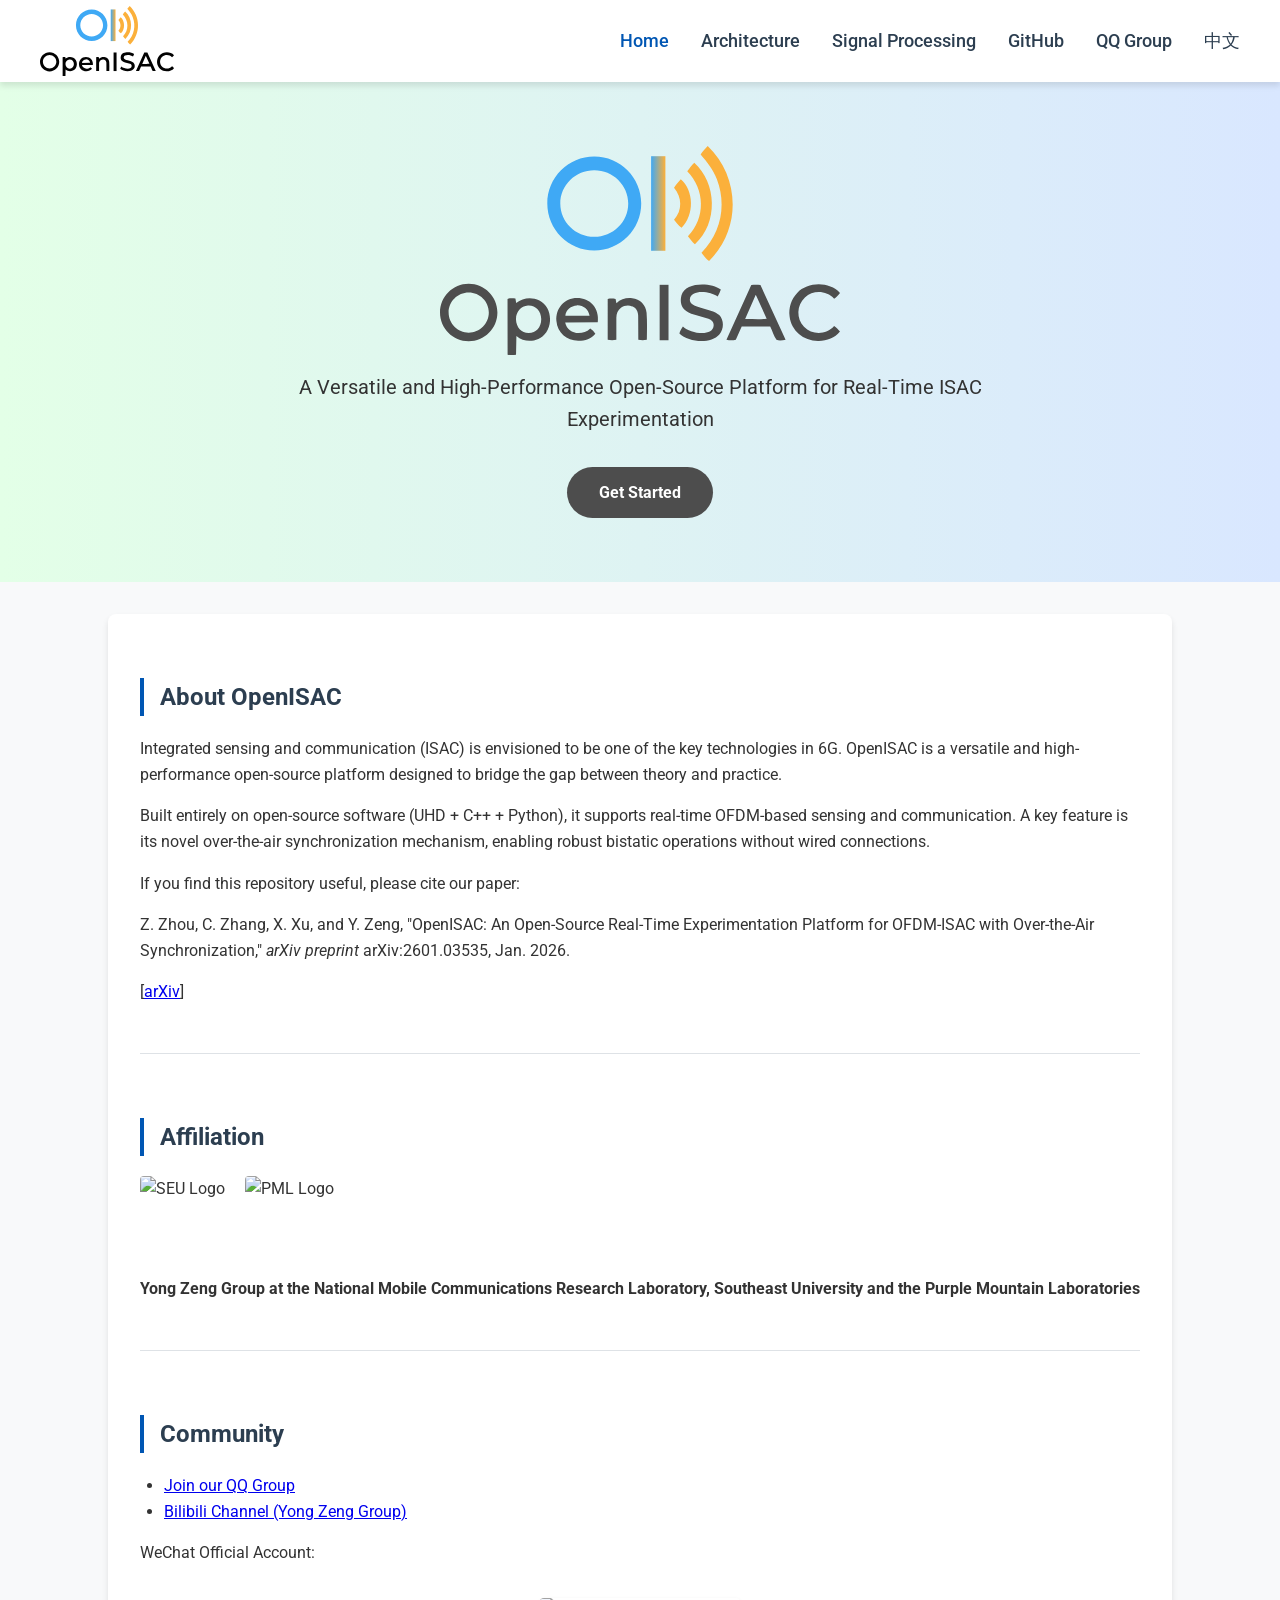
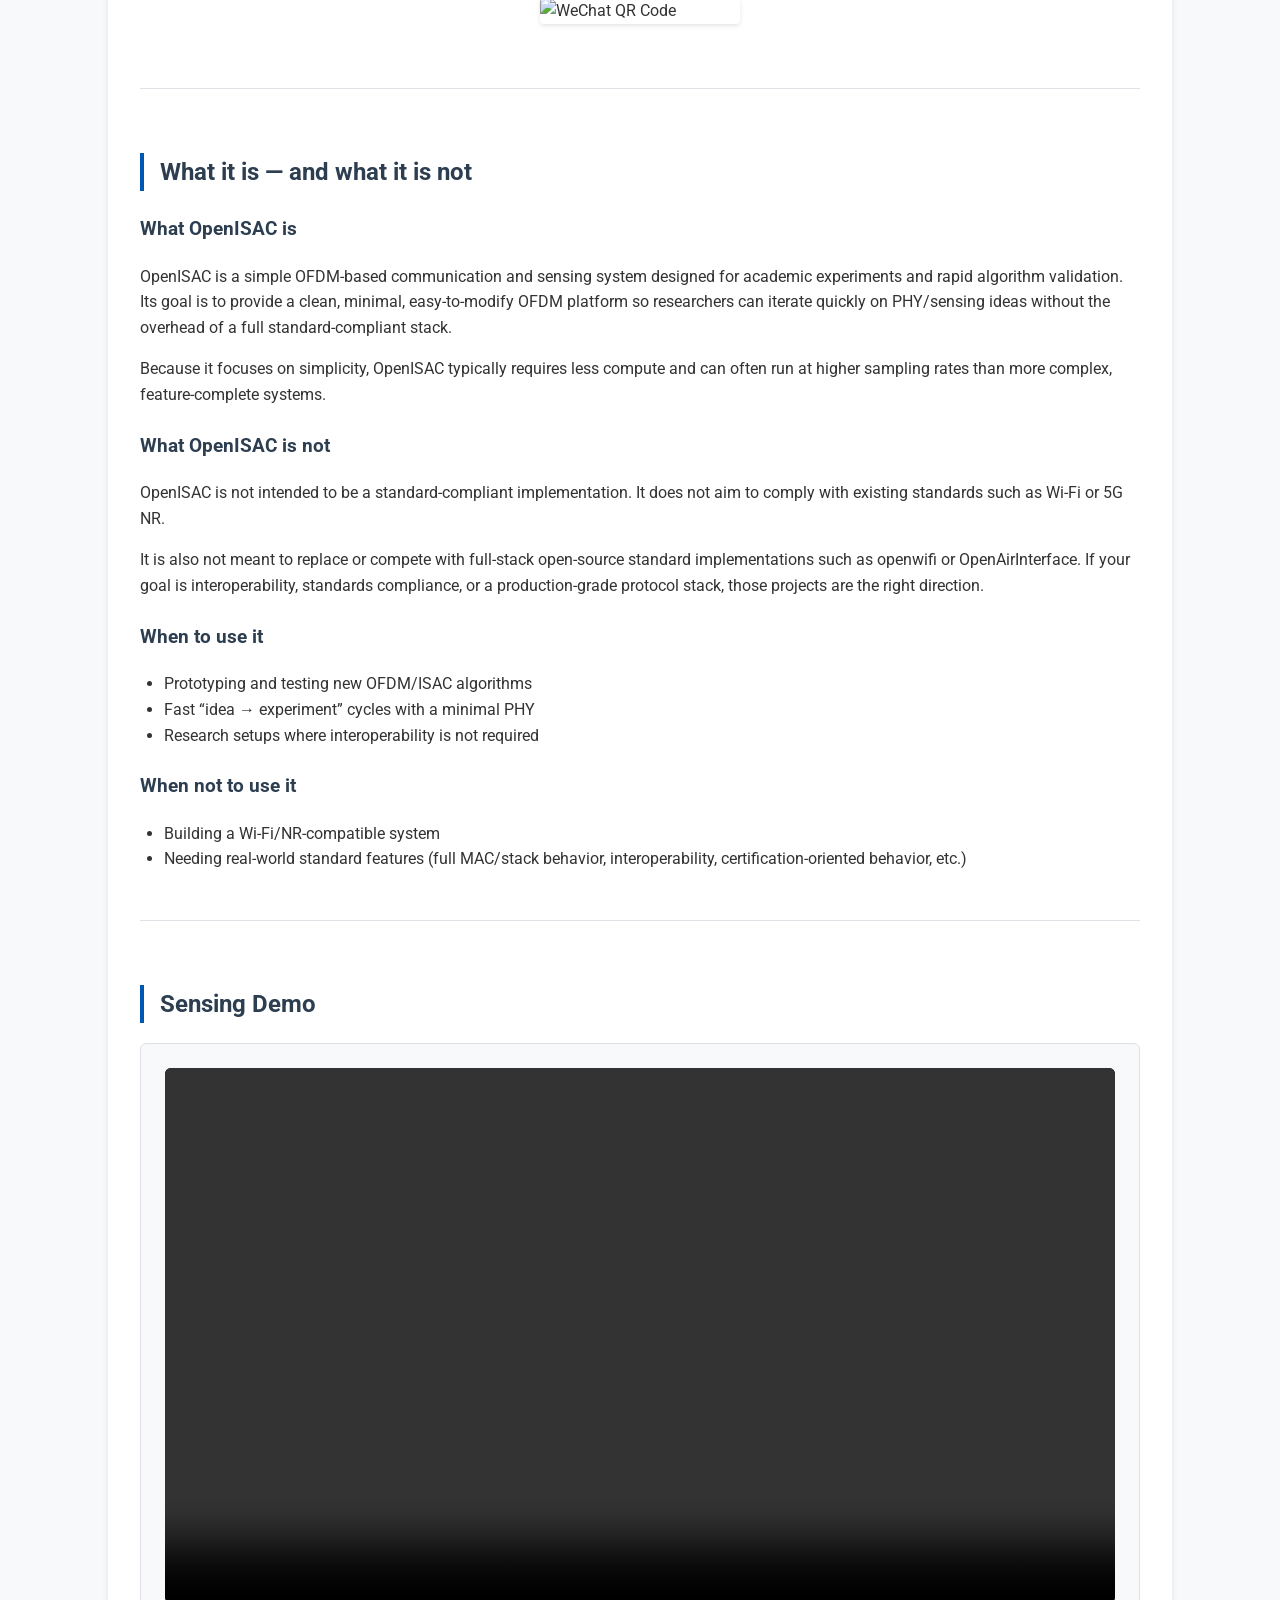
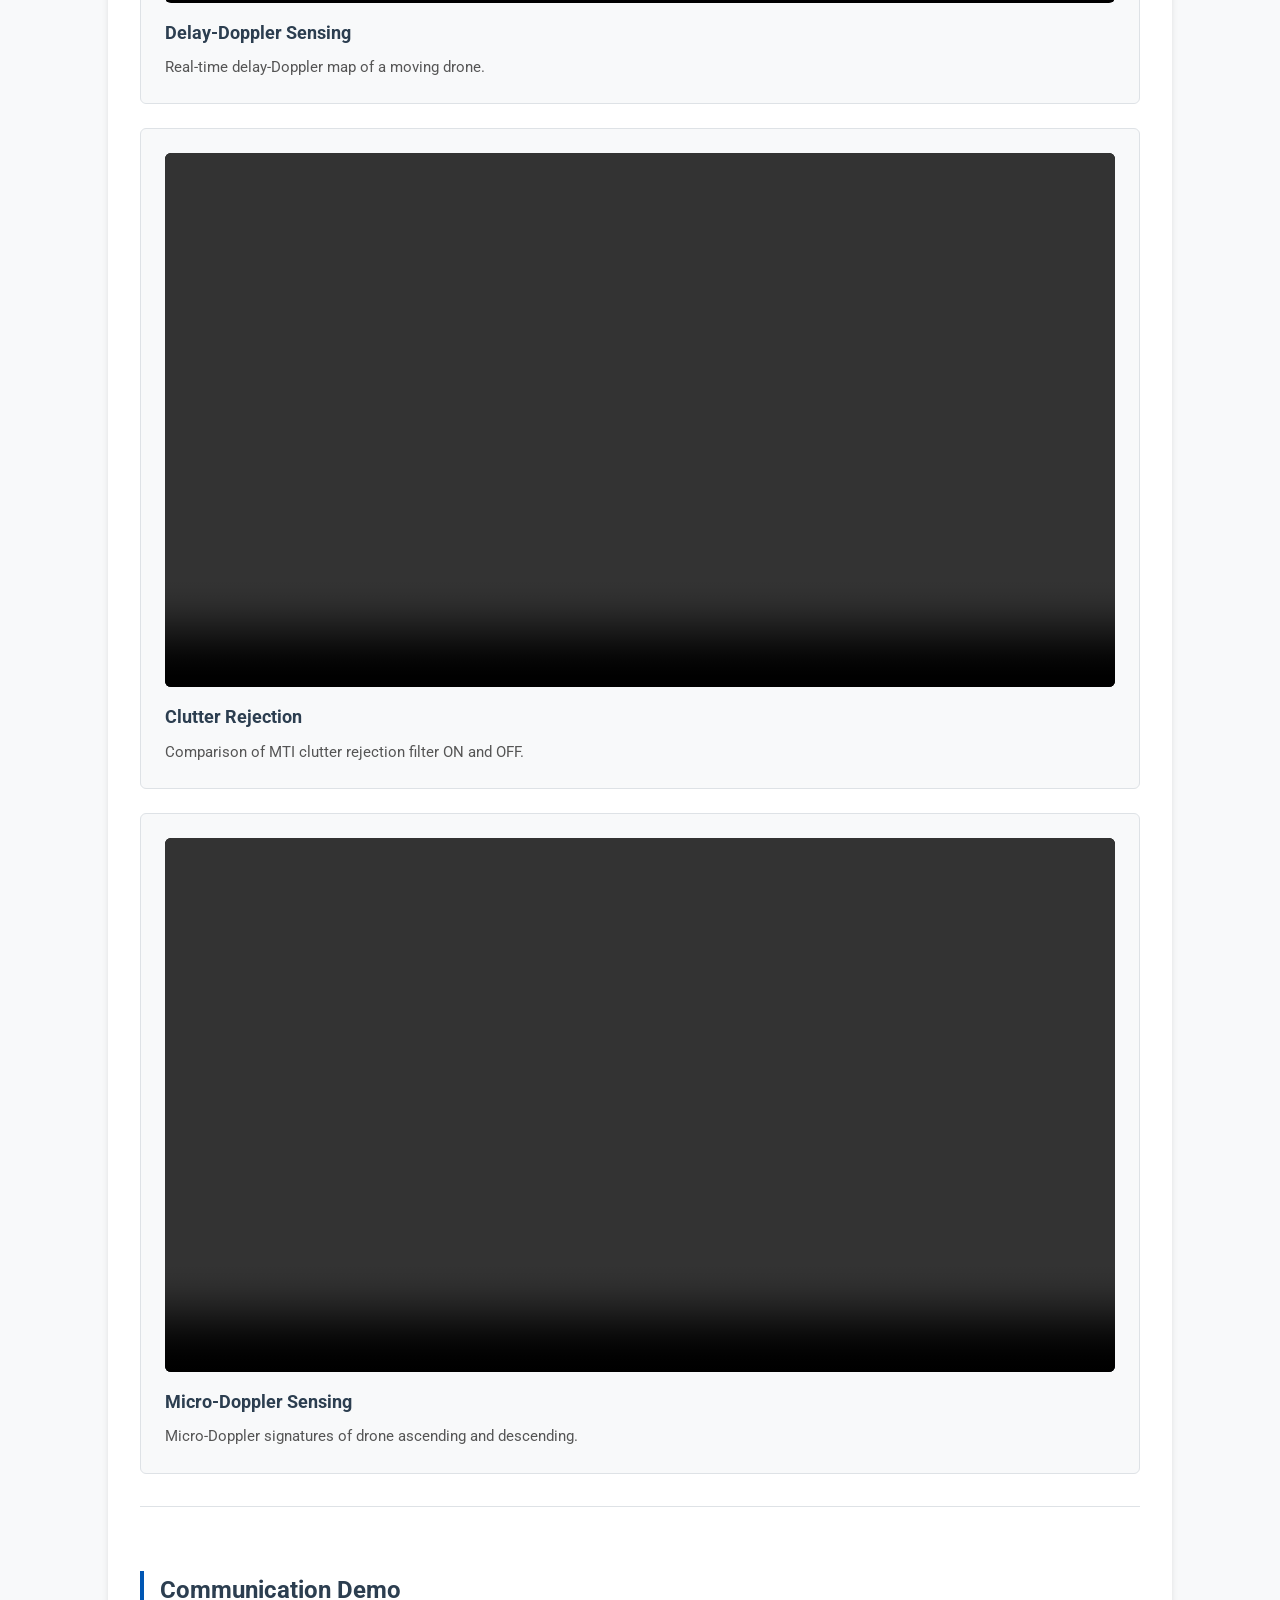
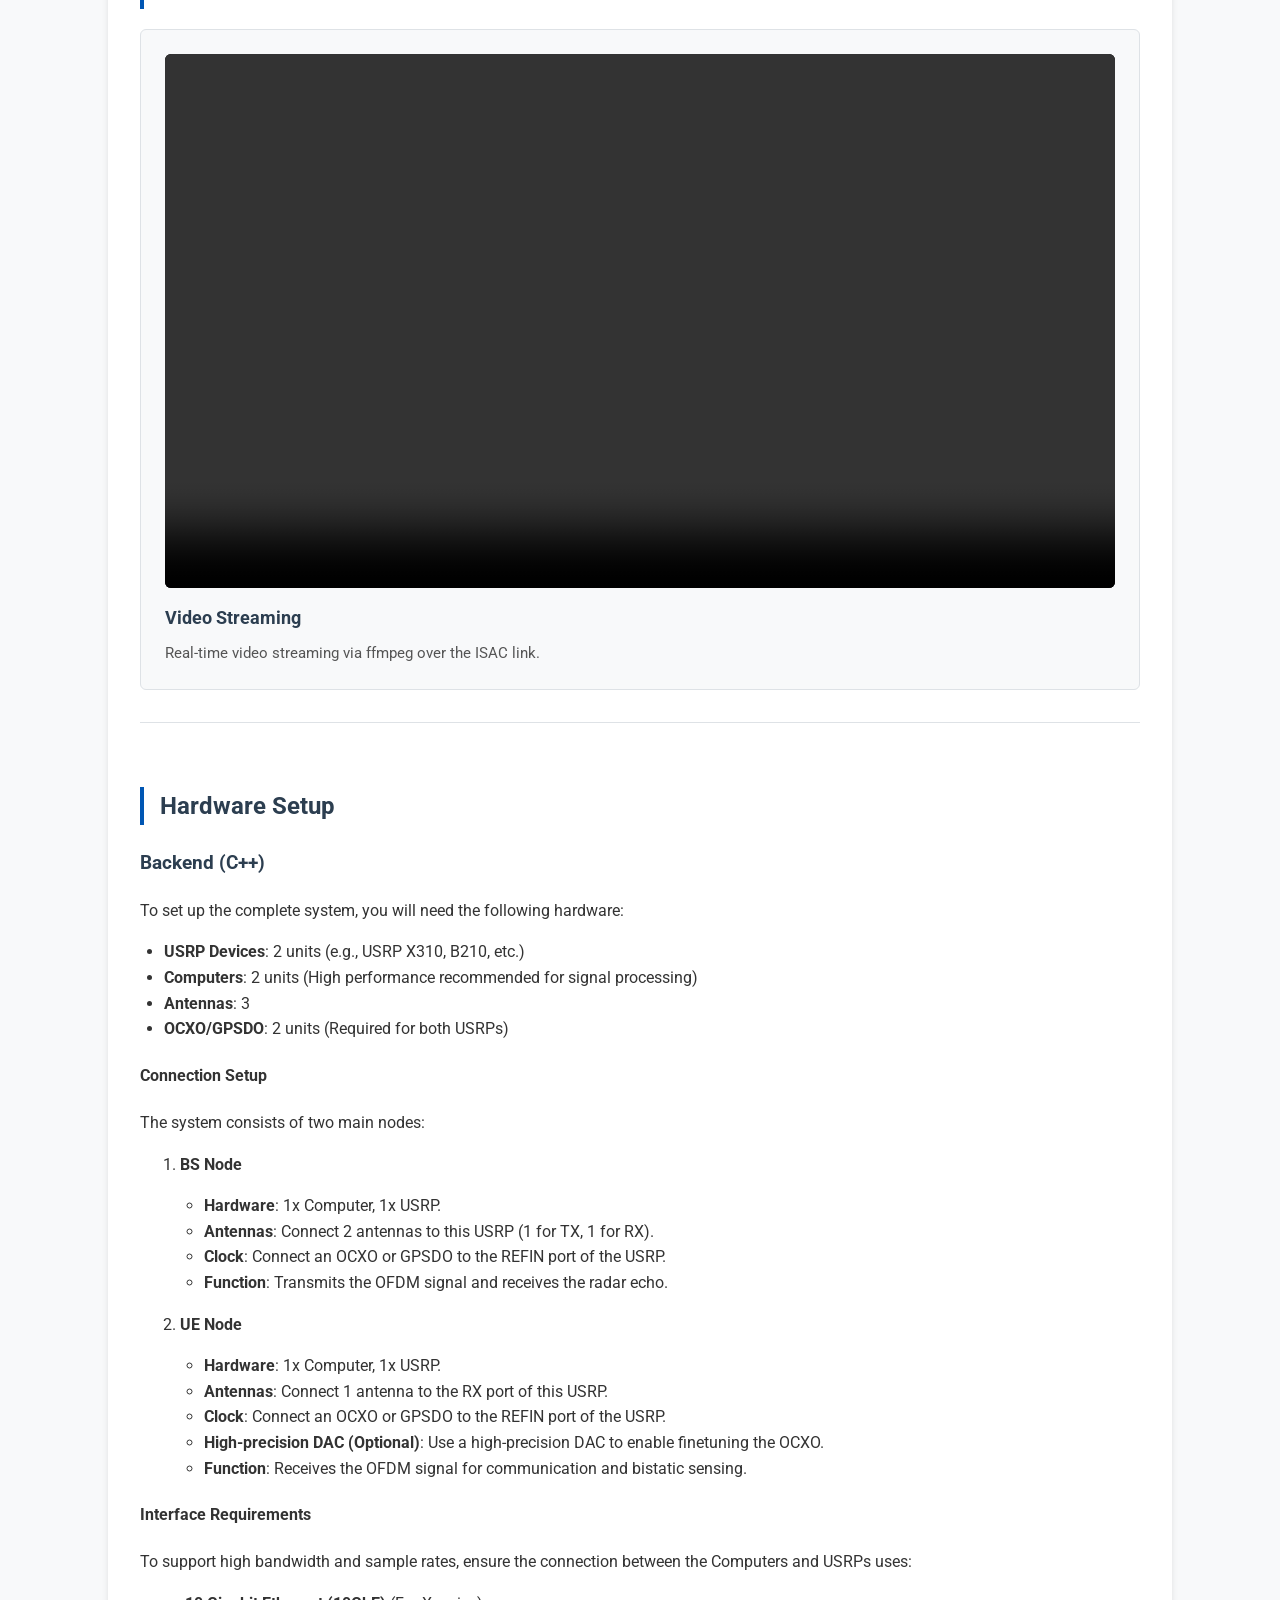
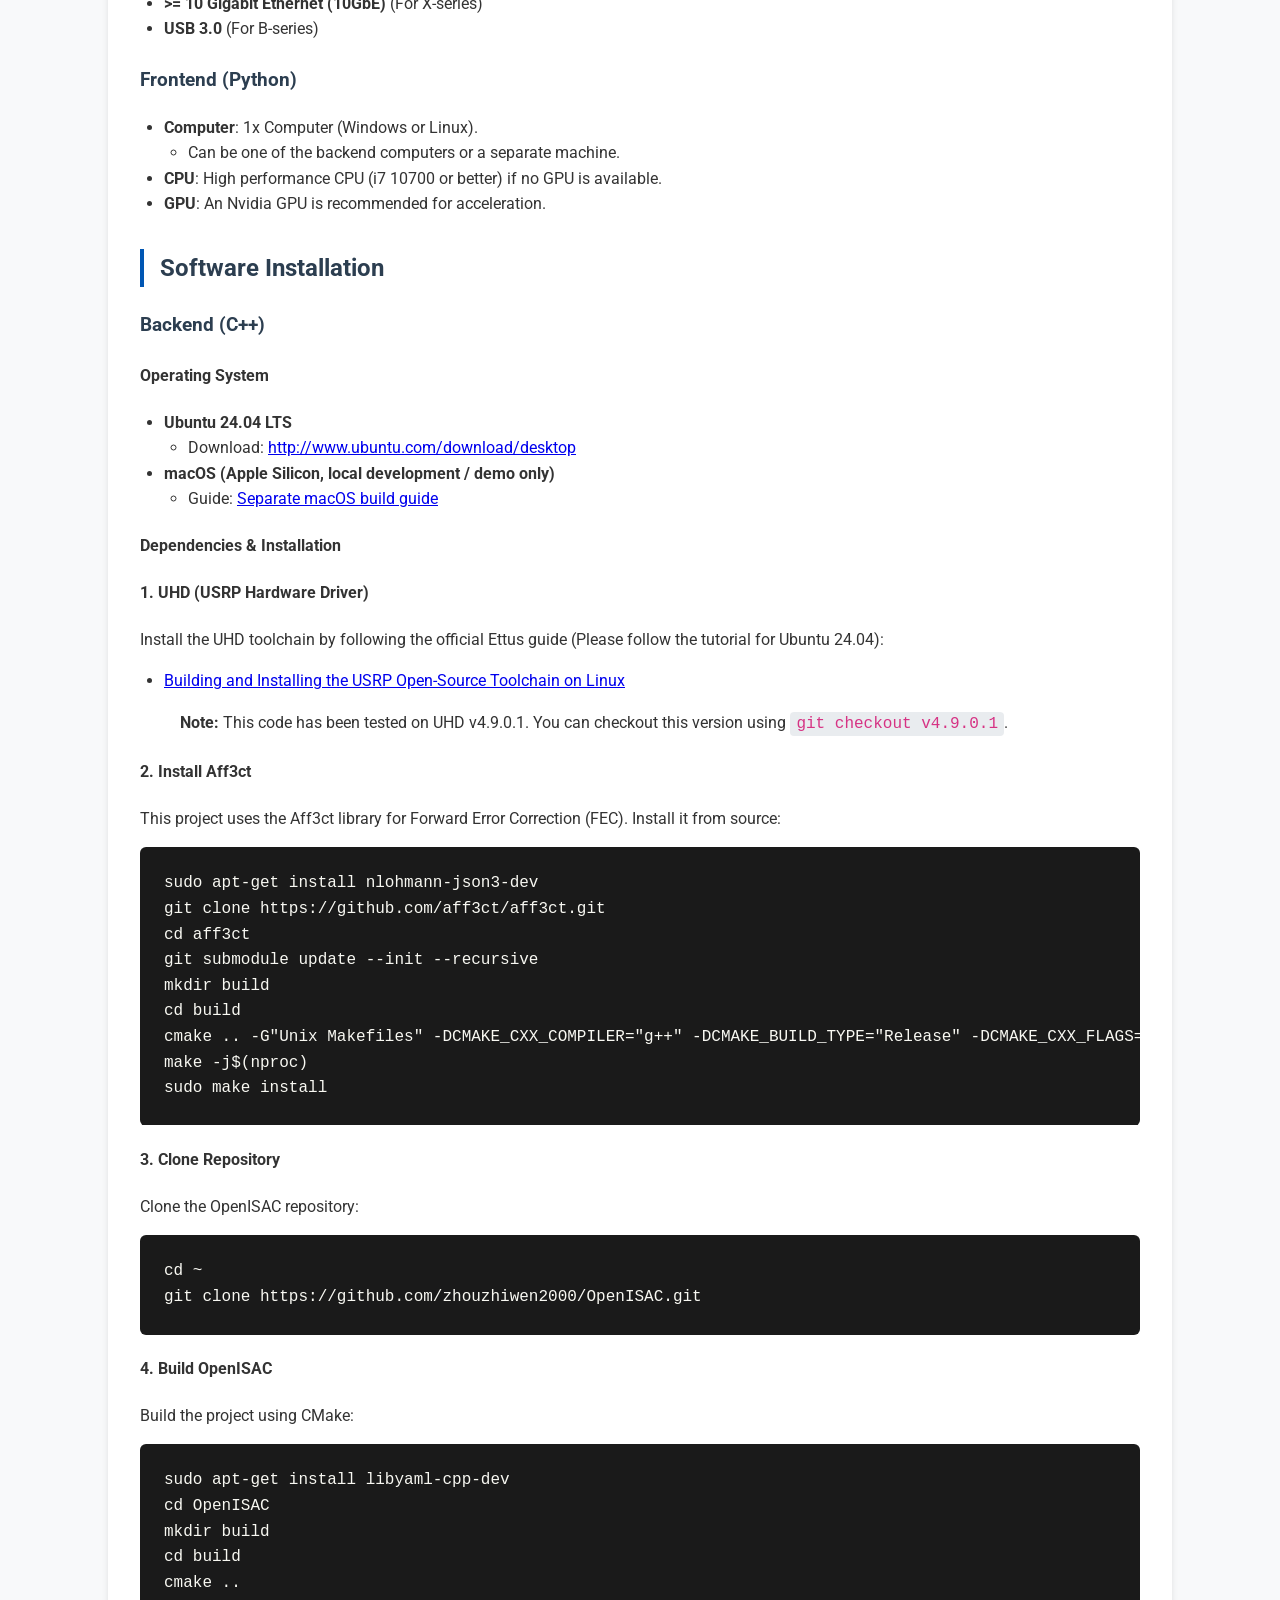
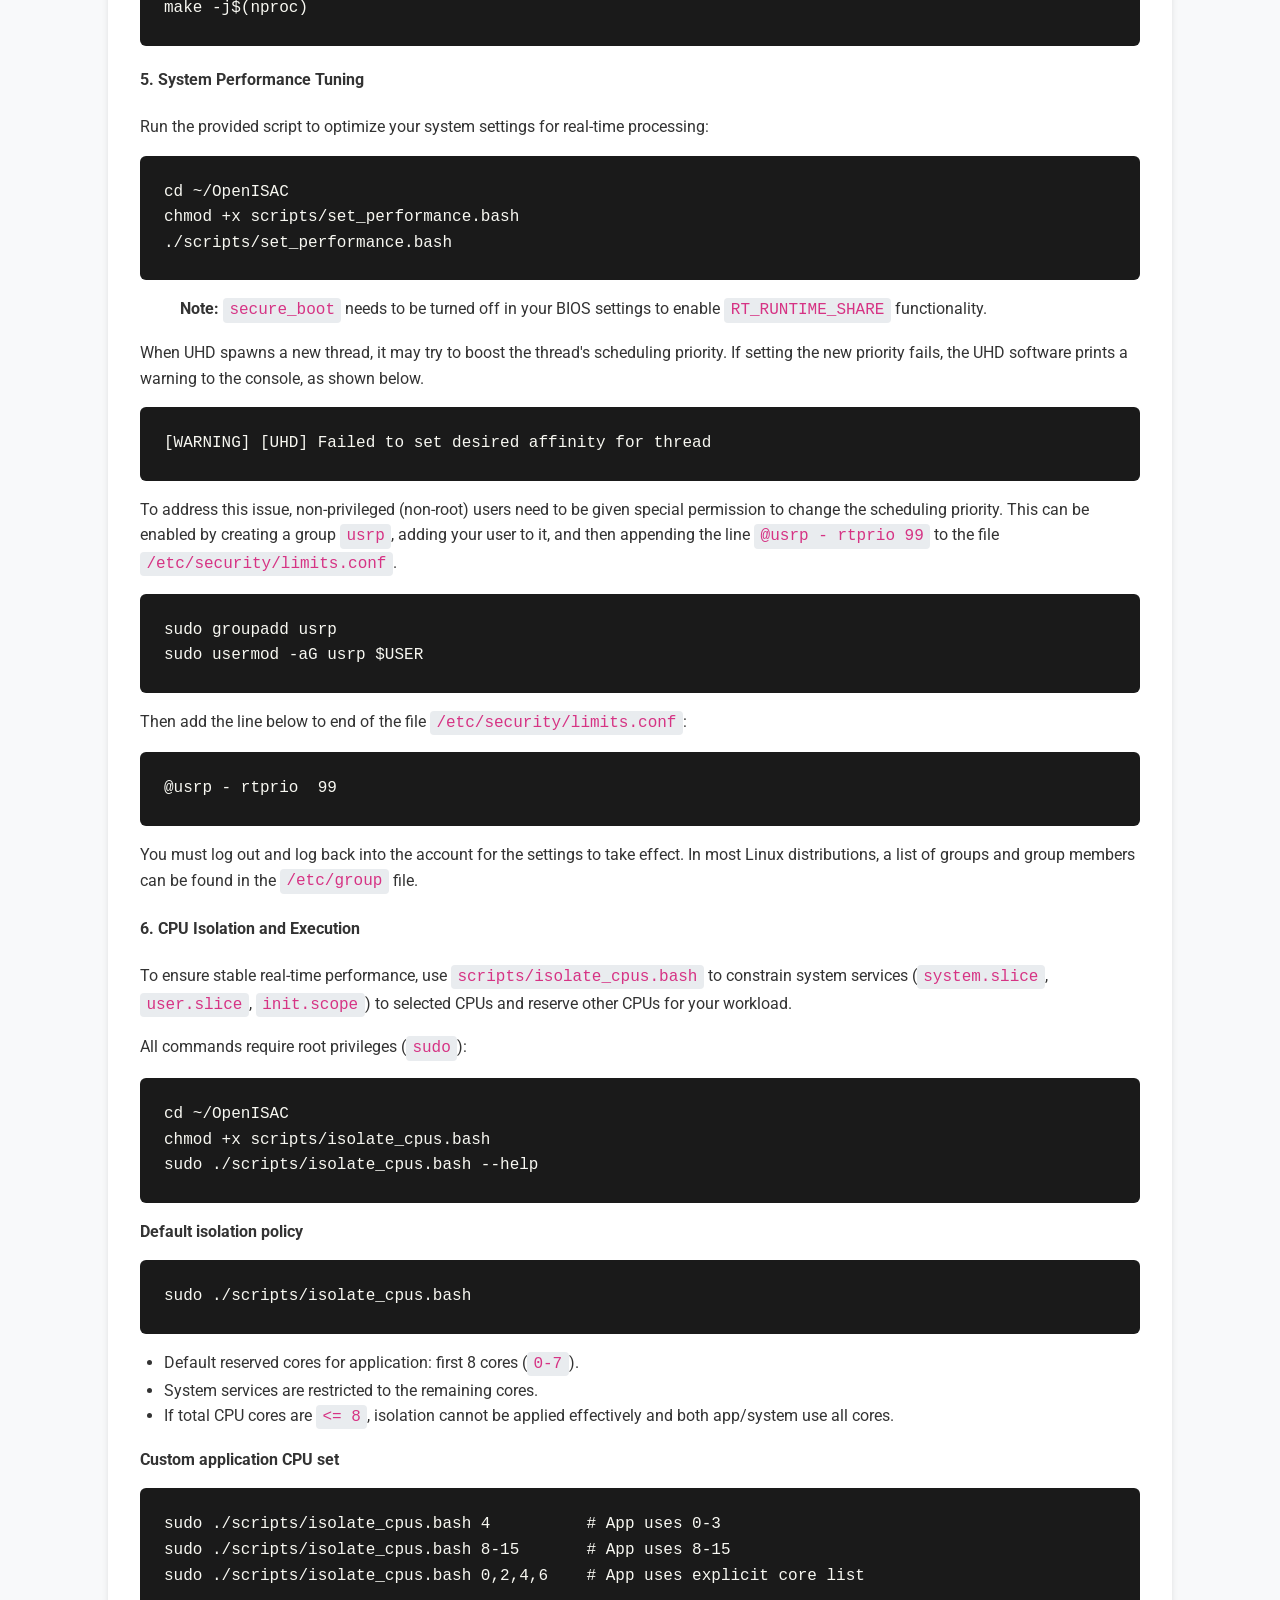
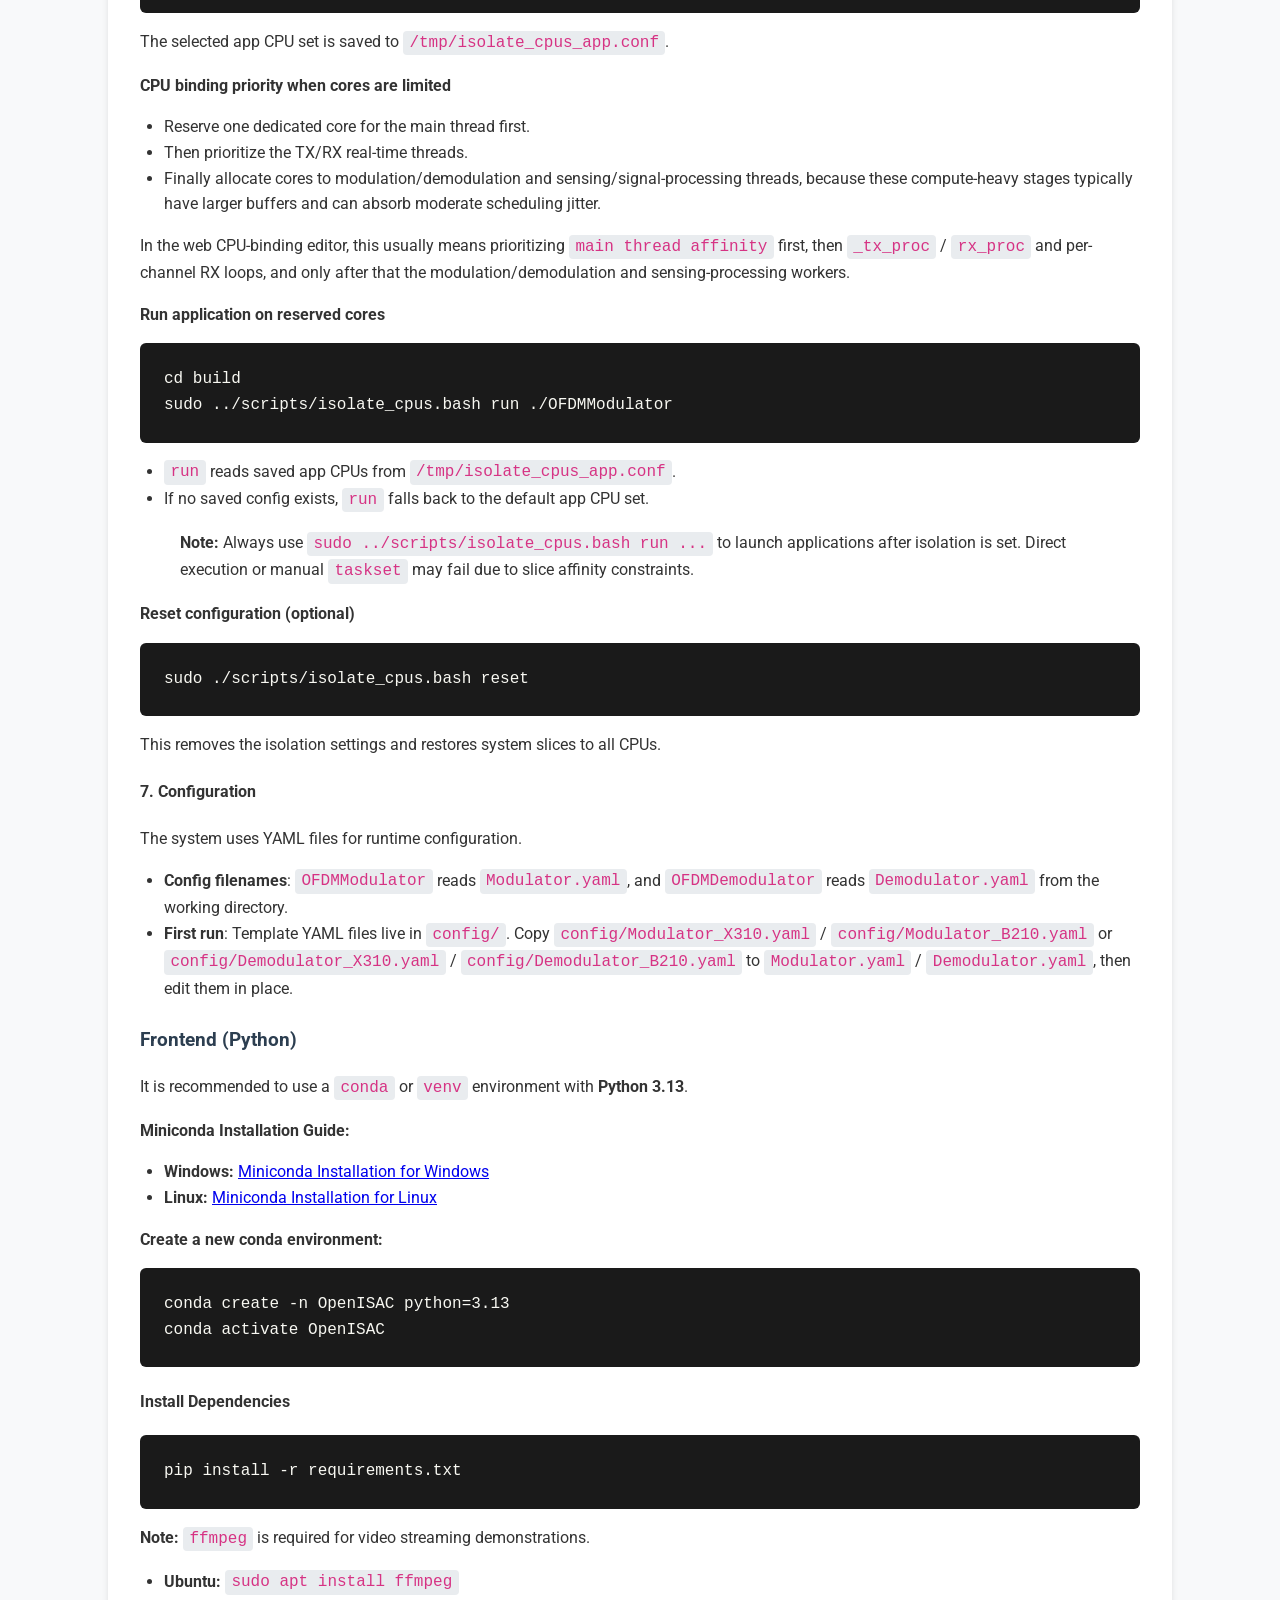
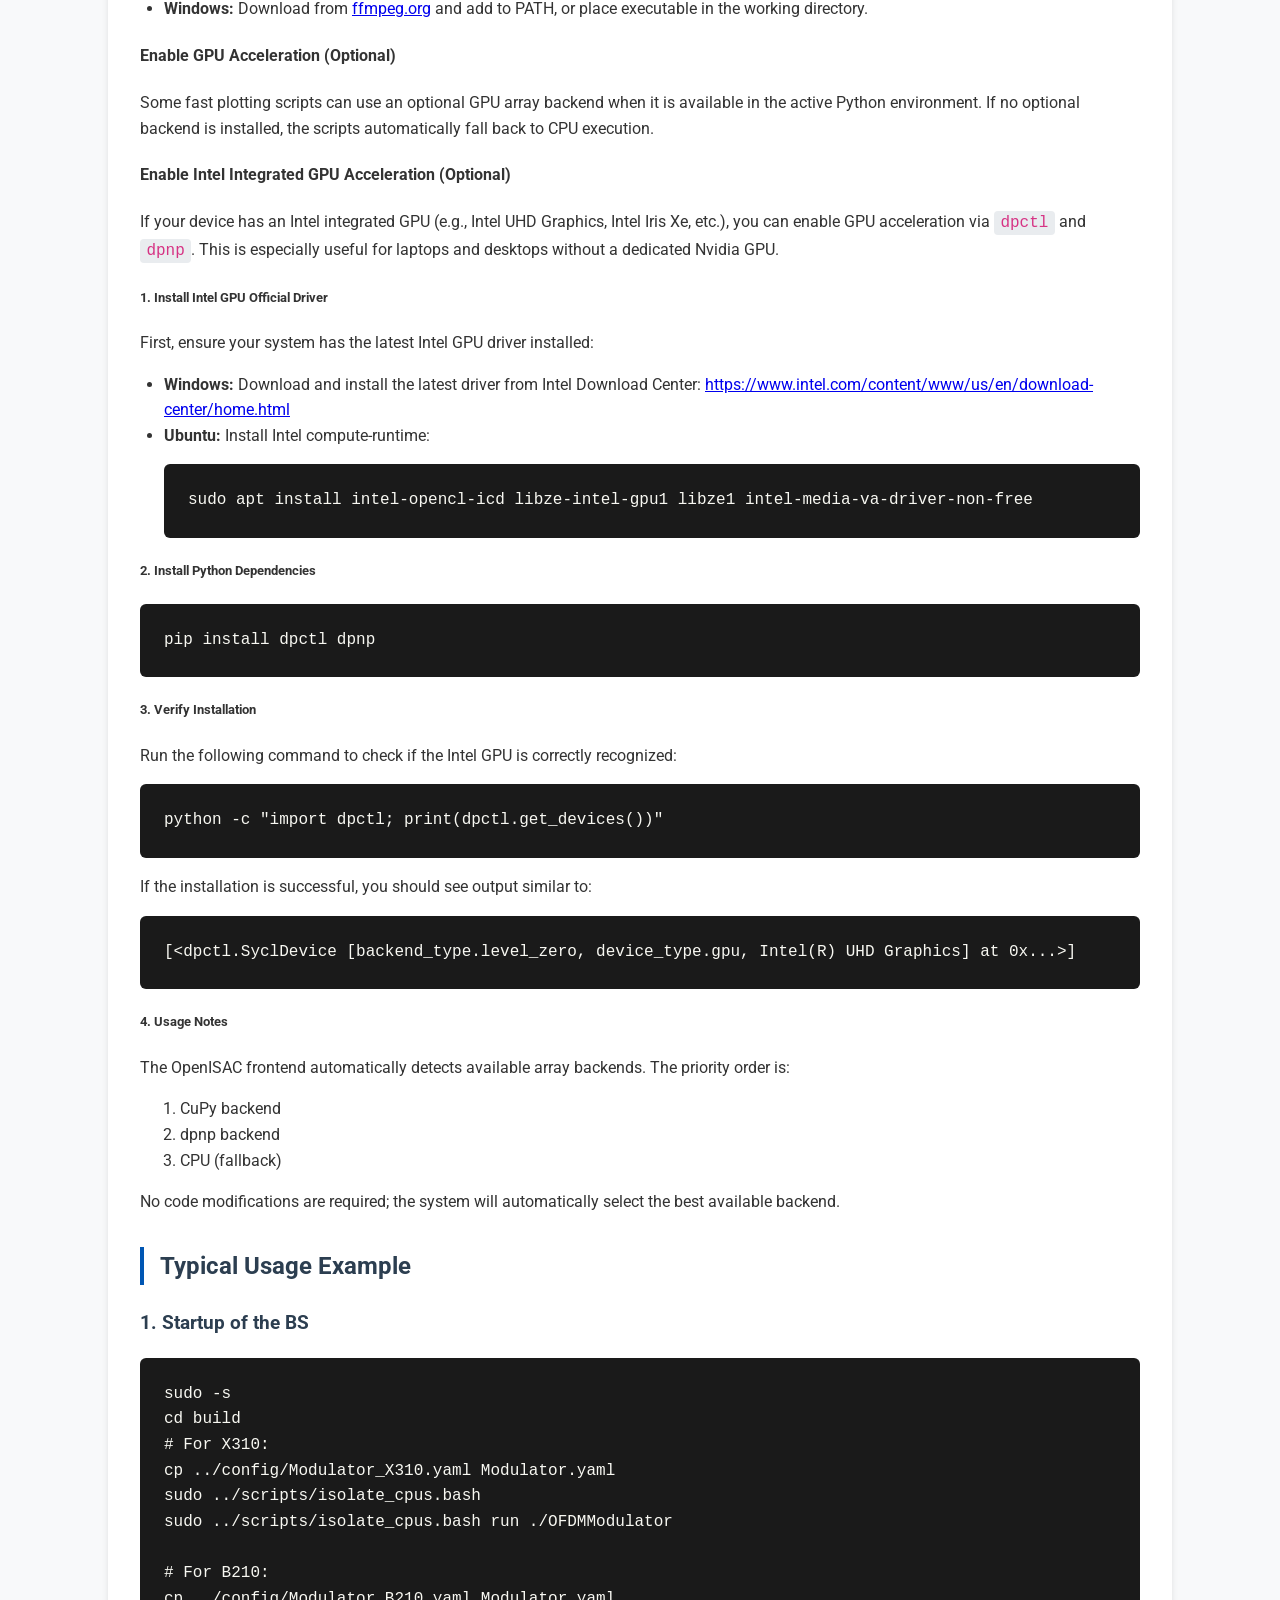
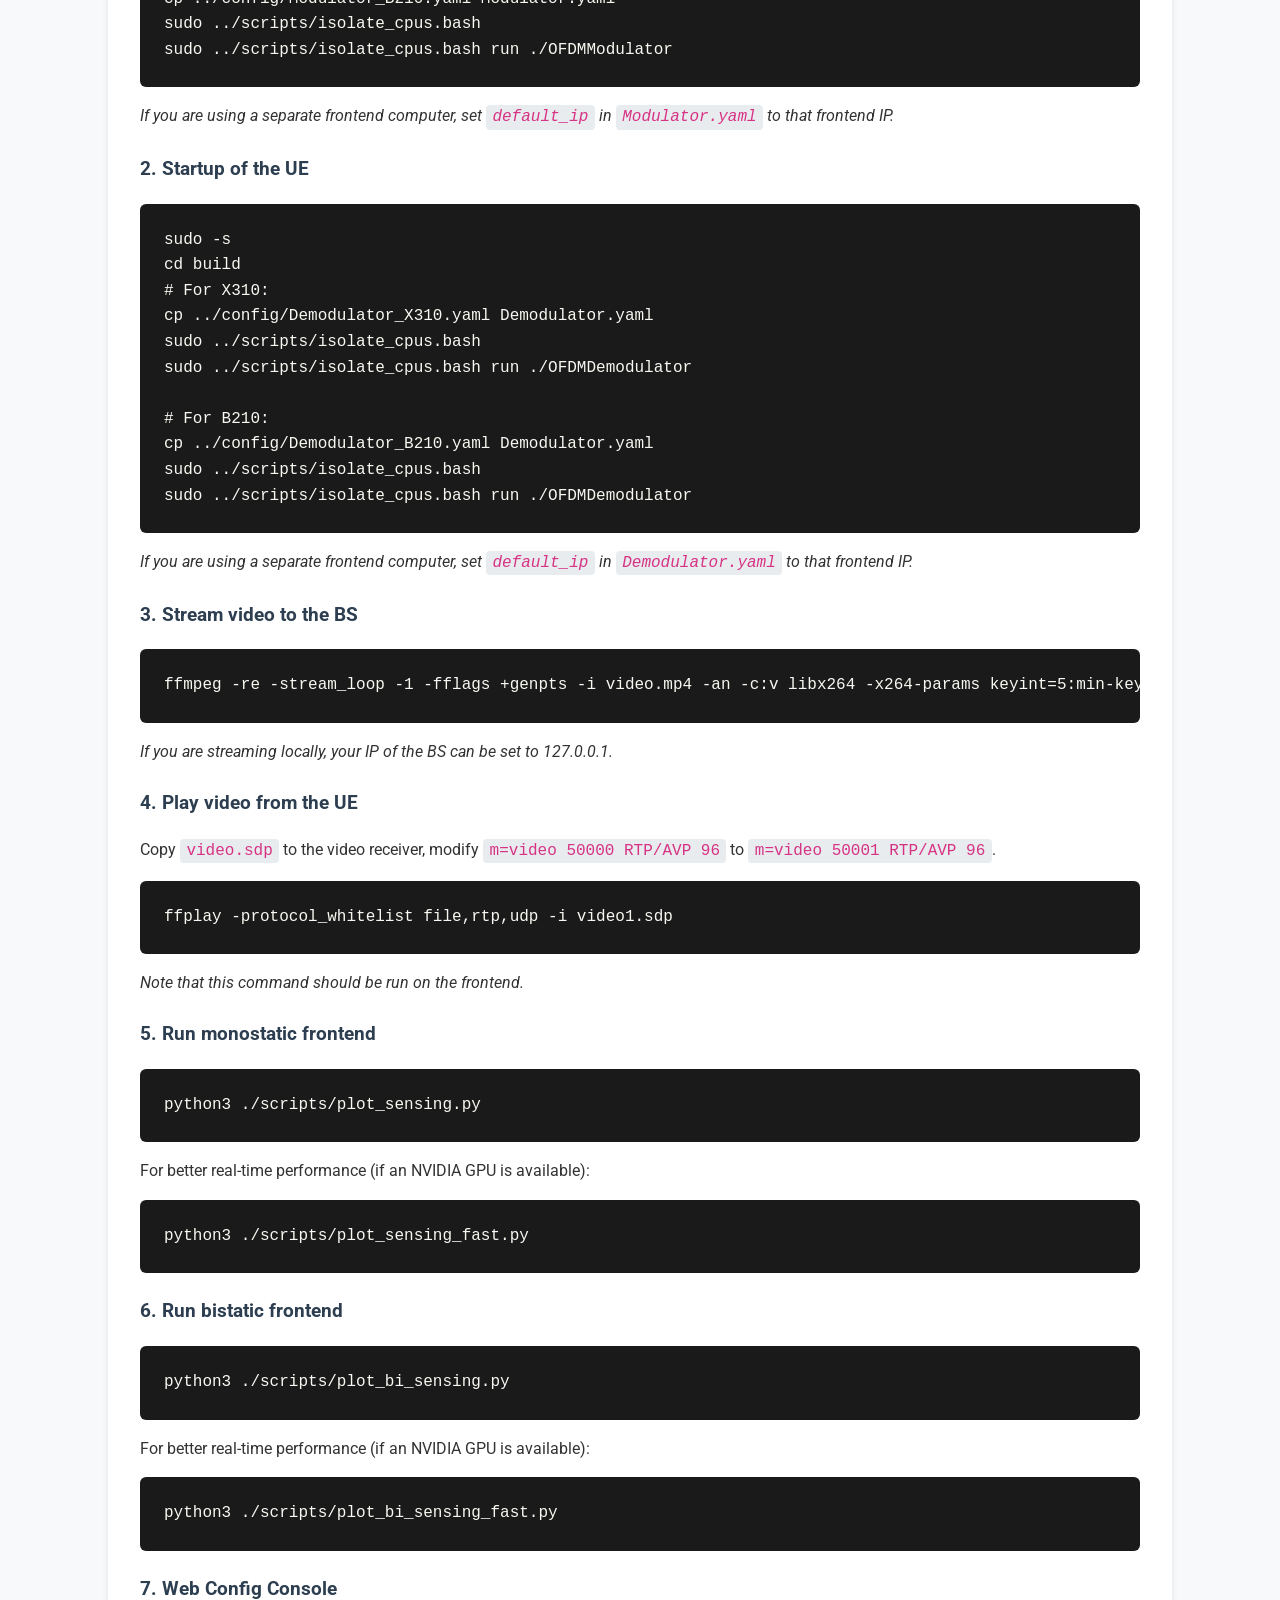
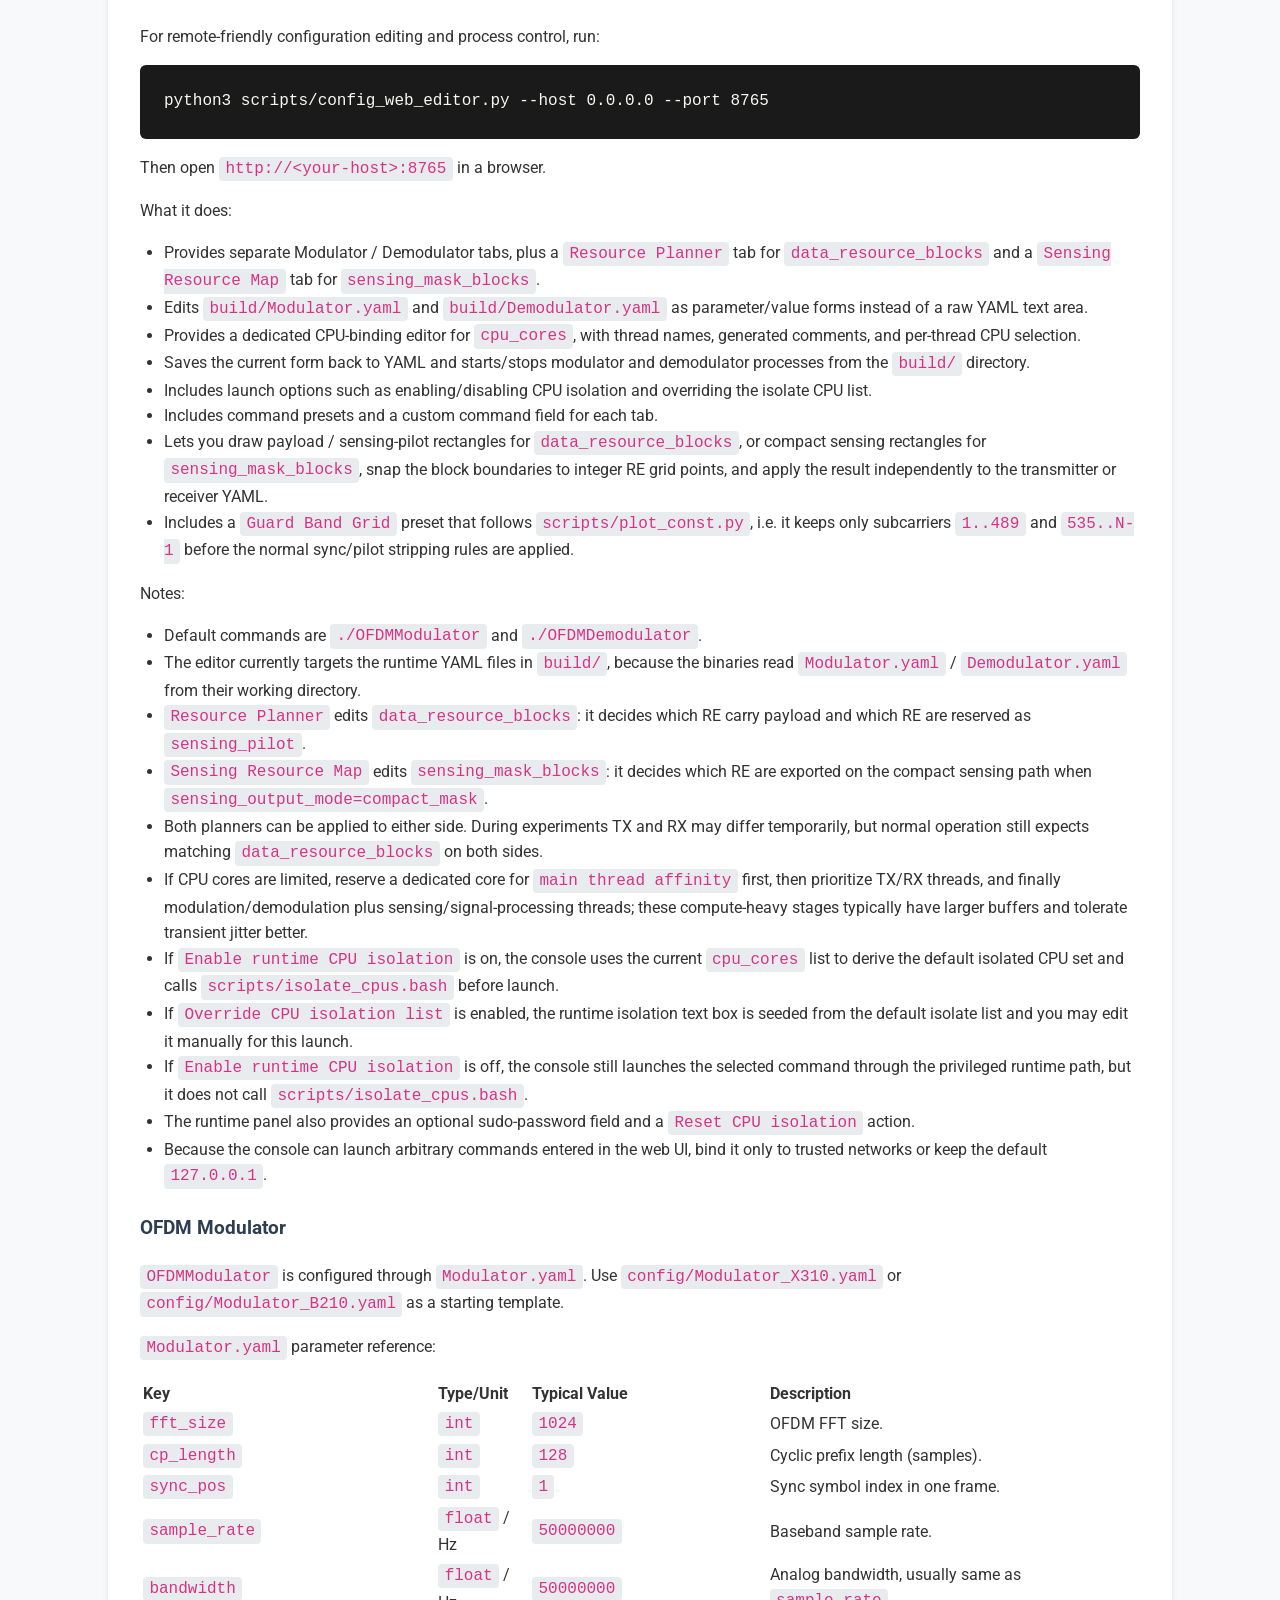
==== commit f2eb0670: "docs: sync resource mapping clarification from OpenISAC" ====
--- a/docs/index.html
+++ b/docs/index.html
@@ -51,7 +51,7 @@
             </p>
             <p>
                 Z. Zhou, C. Zhang, X. Xu, and Y. Zeng, "OpenISAC: An Open-Source Real-Time Experimentation Platform for
-                OFDM-ISAC with Over-the-Air Synchronization," submitted to <i>IEEE Trans. Wireless Commun.</i>, Jan.
+                OFDM-ISAC with Over-the-Air Synchronization," <i>arXiv preprint</i> arXiv:2601.03535, Jan.
                 2026.
             </p>
             <p>
@@ -182,7 +182,7 @@
         <!-- README_SYNC_START -->
 <section id="hardware">
 <!-- AUTO-GENERATED FROM README: DO NOT EDIT THIS SECTION DIRECTLY -->
-<h2>Hardware Requirements</h2>
+<h2>Hardware Setup</h2>
 <h3>Backend (C++)</h3>
 <p>To set up the complete system, you will need the following hardware:</p>
 <ul>
@@ -230,13 +230,18 @@
 <li><strong>CPU</strong>: High performance CPU (i7 10700 or better) if no GPU is available.</li>
 <li><strong>GPU</strong>: An Nvidia GPU is recommended for acceleration.</li>
 </ul>
-<h2>Software Requirements</h2>
+<h2>Software Installation</h2>
 <h3>Backend (C++)</h3>
 <h4>Operating System</h4>
 <ul>
 <li><strong>Ubuntu 24.04 LTS</strong>
 <ul>
 <li>Download: <a href="http://www.ubuntu.com/download/desktop">http://www.ubuntu.com/download/desktop</a></li>
+</ul>
+</li>
+<li><strong>macOS (Apple Silicon, local development / demo only)</strong>
+<ul>
+<li>Guide: <a href="https://github.com/zhouzhiwen2000/UHD_OFDM/blob/OpenISAC_MultiChannel/docs/macos_build.md">Separate macOS build guide</a></li>
 </ul>
 </li>
 </ul>
@@ -320,7 +325,7 @@
 <ul>
 <li>Reserve one dedicated core for the main thread first.</li>
 <li>Then prioritize the TX/RX real-time threads.</li>
-<li>Finally allocate cores to modulation/demodulation and sensing/signal-processing threads, because those latter stages have larger buffers and can absorb moderate scheduling jitter.</li>
+<li>Finally allocate cores to modulation/demodulation and sensing/signal-processing threads, because these compute-heavy stages typically have larger buffers and can absorb moderate scheduling jitter.</li>
 </ul>
 <p>In the web CPU-binding editor, this usually means prioritizing <code>main thread affinity</code> first, then <code>_tx_proc</code> / <code>rx_proc</code> and per-channel RX loops, and only after that the modulation/demodulation and sensing-processing workers.</p>
 <p><strong>Run application on reserved cores</strong></p>
@@ -367,12 +372,7 @@
 <li><strong>Windows:</strong> Download from <a href="https://ffmpeg.org/download.html">ffmpeg.org</a> and add to PATH, or place executable in the working directory.</li>
 </ul>
 <h4>Enable GPU Acceleration (Optional)</h4>
-<p>If an Nvidia GPU is available, install <code>cupy-cuda12x</code> to enable GPU acceleration:</p>
-<blockquote>
-<p><strong>Note:</strong> Please ensure that the CUDA Toolkit is installed before installing CuPy.</p>
-</blockquote>
-<pre><code class="language-bash">pip install cupy-cuda12x
-</code></pre>
+<p>Some fast plotting scripts can use an optional GPU array backend when it is available in the active Python environment. If no optional backend is installed, the scripts automatically fall back to CPU execution.</p>
 <h4>Enable Intel Integrated GPU Acceleration (Optional)</h4>
 <p>If your device has an Intel integrated GPU (e.g., Intel UHD Graphics, Intel Iris Xe, etc.), you can enable GPU acceleration via <code>dpctl</code> and <code>dpnp</code>. This is especially useful for laptops and desktops without a dedicated Nvidia GPU.</p>
 <h5>1. Install Intel GPU Official Driver</h5>
@@ -394,10 +394,10 @@
 <pre><code>[&lt;dpctl.SyclDevice [backend_type.level_zero, device_type.gpu, Intel(R) UHD Graphics] at 0x...&gt;]
 </code></pre>
 <h5>4. Usage Notes</h5>
-<p>The OpenISAC frontend automatically detects available GPU backends. The priority order is:</p>
+<p>The OpenISAC frontend automatically detects available array backends. The priority order is:</p>
 <ol>
-<li>Nvidia GPU (CUDA)</li>
-<li>Intel iGPU (dpnp)</li>
+<li>CuPy backend</li>
+<li>dpnp backend</li>
 <li>CPU (fallback)</li>
 </ol>
 <p>No code modifications are required; the system will automatically select the best available backend.</p>
@@ -407,10 +407,12 @@
 cd build
 # For X310:
 cp ../config/Modulator_X310.yaml Modulator.yaml
+sudo ../scripts/isolate_cpus.bash
 sudo ../scripts/isolate_cpus.bash run ./OFDMModulator
 
 # For B210:
 cp ../config/Modulator_B210.yaml Modulator.yaml
+sudo ../scripts/isolate_cpus.bash
 sudo ../scripts/isolate_cpus.bash run ./OFDMModulator
 </code></pre>
 <p><em>If you are using a separate frontend computer, set <code>default_ip</code> in <code>Modulator.yaml</code> to that frontend IP.</em></p>
@@ -419,10 +421,12 @@
 cd build
 # For X310:
 cp ../config/Demodulator_X310.yaml Demodulator.yaml
+sudo ../scripts/isolate_cpus.bash
 sudo ../scripts/isolate_cpus.bash run ./OFDMDemodulator
 
 # For B210:
 cp ../config/Demodulator_B210.yaml Demodulator.yaml
+sudo ../scripts/isolate_cpus.bash
 sudo ../scripts/isolate_cpus.bash run ./OFDMDemodulator
 </code></pre>
 <p><em>If you are using a separate frontend computer, set <code>default_ip</code> in <code>Demodulator.yaml</code> to that frontend IP.</em></p>
@@ -454,18 +458,23 @@
 <p>Then open <code>http://&lt;your-host&gt;:8765</code> in a browser.</p>
 <p>What it does:</p>
 <ul>
-<li>Provides separate Modulator / Demodulator tabs.</li>
+<li>Provides separate Modulator / Demodulator tabs, plus a <code>Resource Planner</code> tab for <code>data_resource_blocks</code> and a <code>Sensing Resource Map</code> tab for <code>sensing_mask_blocks</code>.</li>
 <li>Edits <code>build/Modulator.yaml</code> and <code>build/Demodulator.yaml</code> as parameter/value forms instead of a raw YAML text area.</li>
 <li>Provides a dedicated CPU-binding editor for <code>cpu_cores</code>, with thread names, generated comments, and per-thread CPU selection.</li>
 <li>Saves the current form back to YAML and starts/stops modulator and demodulator processes from the <code>build/</code> directory.</li>
 <li>Includes launch options such as enabling/disabling CPU isolation and overriding the isolate CPU list.</li>
-<li>Includes CPU command presets and a custom command field for each tab.</li>
+<li>Includes command presets and a custom command field for each tab.</li>
+<li>Lets you draw payload / sensing-pilot rectangles for <code>data_resource_blocks</code>, or compact sensing rectangles for <code>sensing_mask_blocks</code>, snap the block boundaries to integer RE grid points, and apply the result independently to the transmitter or receiver YAML.</li>
+<li>Includes a <code>Guard Band Grid</code> preset that follows <code>scripts/plot_const.py</code>, i.e. it keeps only subcarriers <code>1..489</code> and <code>535..N-1</code> before the normal sync/pilot stripping rules are applied.</li>
 </ul>
 <p>Notes:</p>
 <ul>
 <li>Default commands are <code>./OFDMModulator</code> and <code>./OFDMDemodulator</code>.</li>
 <li>The editor currently targets the runtime YAML files in <code>build/</code>, because the binaries read <code>Modulator.yaml</code> / <code>Demodulator.yaml</code> from their working directory.</li>
-<li>If CPU cores are limited, reserve a dedicated core for <code>main thread affinity</code> first, then prioritize TX/RX threads, and finally modulation/demodulation plus sensing/signal-processing threads; the latter stages have larger buffers and tolerate transient jitter better.</li>
+<li><code>Resource Planner</code> edits <code>data_resource_blocks</code>: it decides which RE carry payload and which RE are reserved as <code>sensing_pilot</code>.</li>
+<li><code>Sensing Resource Map</code> edits <code>sensing_mask_blocks</code>: it decides which RE are exported on the compact sensing path when <code>sensing_output_mode=compact_mask</code>.</li>
+<li>Both planners can be applied to either side. During experiments TX and RX may differ temporarily, but normal operation still expects matching <code>data_resource_blocks</code> on both sides.</li>
+<li>If CPU cores are limited, reserve a dedicated core for <code>main thread affinity</code> first, then prioritize TX/RX threads, and finally modulation/demodulation plus sensing/signal-processing threads; these compute-heavy stages typically have larger buffers and tolerate transient jitter better.</li>
 <li>If <code>Enable runtime CPU isolation</code> is on, the console uses the current <code>cpu_cores</code> list to derive the default isolated CPU set and calls <code>scripts/isolate_cpus.bash</code> before launch.</li>
 <li>If <code>Override CPU isolation list</code> is enabled, the runtime isolation text box is seeded from the default isolate list and you may edit it manually for this launch.</li>
 <li>If <code>Enable runtime CPU isolation</code> is off, the console still launches the selected command through the privileged runtime path, but it does not call <code>scripts/isolate_cpus.bash</code>.</li>
@@ -547,12 +556,30 @@
 <td style="text-align:left">Number of OFDM symbols per frame.</td>
 </tr>
 <tr>
+<td style="text-align:left"><code>sensing_output_mode</code></td>
+<td style="text-align:left"><code>string</code></td>
+<td style="text-align:left"><code>dense</code></td>
+<td style="text-align:left">Sensing UDP output mode. <code>dense</code> keeps the legacy STRD-based full-buffer output. <code>compact_mask</code> switches sensing to per-frame compact RE extraction.</td>
+</tr>
+<tr>
 <td style="text-align:left"><code>pilot_positions</code></td>
 <td style="text-align:left"><code>int[]</code></td>
 <td style="text-align:left"><code>[571,...,451]</code></td>
 <td style="text-align:left">Pilot subcarrier indices.</td>
 </tr>
 <tr>
+<td style="text-align:left"><code>data_resource_blocks</code></td>
+<td style="text-align:left"><code>object[]</code></td>
+<td style="text-align:left">omitted</td>
+<td style="text-align:left">Optional communication resource map. It answers: &quot;which RE are allowed to carry payload?&quot; Omit the key to keep the legacy behavior, where every non-sync, non-pilot RE carries payload. Set <code>[]</code> to disable payload RE entirely. Each block is a rectangle with <code>symbol_start</code>, <code>symbol_count</code>, <code>subcarrier_start</code>, <code>subcarrier_count</code>, and optional <code>kind</code>. <code>kind: payload</code> means those RE carry real payload. <code>kind: sensing_pilot</code> means those RE transmit the known sync-sequence value instead, so they stay predictable for sensing and are excluded from payload mapping. Any remaining non-sync, non-pilot RE outside <code>payload</code> blocks transmit pre-generated QPSK.</td>
+</tr>
+<tr>
+<td style="text-align:left"><code>sensing_mask_blocks</code></td>
+<td style="text-align:left"><code>object[]</code></td>
+<td style="text-align:left">omitted</td>
+<td style="text-align:left">Optional compact sensing resource map. It answers: &quot;which RE should be exported on the sensing output path?&quot; It is used only when <code>sensing_output_mode=compact_mask</code>; in <code>dense</code> mode it is ignored. Each block is a rectangle in absolute frame-symbol index and raw FFT-bin index. Sync / pilot RE are allowed here, overlapping blocks are merged automatically, and the exported order is fixed as symbol-major then subcarrier-major. If every selected symbol uses the same subcarrier set and the selected symbols are evenly spaced on the frame ring, runtime MTI and local Delay-Doppler processing can also be enabled.</td>
+</tr>
+<tr>
 <td style="text-align:left"><code>device_args</code></td>
 <td style="text-align:left"><code>string</code></td>
 <td style="text-align:left"><code>&quot;&quot;</code></td>
@@ -667,10 +694,52 @@
 <td style="text-align:left">UDP port for control commands (heartbeat/MTI/etc.).</td>
 </tr>
 <tr>
+<td style="text-align:left"><code>measurement_enable</code></td>
+<td style="text-align:left"><code>bool</code></td>
+<td style="text-align:left"><code>false</code></td>
+<td style="text-align:left">Enable CPU internal measurement mode. When enabled, <code>OFDMModulator</code> generates deterministic PRBS payloads instead of listening on <code>udp_input_*</code>, and <code>OFDMDemodulator</code> switches decoded measurement payloads into BER/BLER/EVM accounting.</td>
+</tr>
+<tr>
+<td style="text-align:left"><code>measurement_mode</code></td>
+<td style="text-align:left"><code>string</code></td>
+<td style="text-align:left"><code>internal_prbs</code></td>
+<td style="text-align:left">Measurement mode selector. Only <code>internal_prbs</code> is supported. Unsupported values disable measurement mode during config normalization.</td>
+</tr>
+<tr>
+<td style="text-align:left"><code>measurement_run_id</code></td>
+<td style="text-align:left"><code>string</code></td>
+<td style="text-align:left"><code>&quot;&quot;</code></td>
+<td style="text-align:left">Run identifier written into measurement CSV summaries.</td>
+</tr>
+<tr>
+<td style="text-align:left"><code>measurement_output_dir</code></td>
+<td style="text-align:left"><code>string</code></td>
+<td style="text-align:left"><code>&quot;&quot;</code></td>
+<td style="text-align:left">Output directory used by the CPU measurement summaries.</td>
+</tr>
+<tr>
+<td style="text-align:left"><code>measurement_payload_bytes</code></td>
+<td style="text-align:left"><code>int</code></td>
+<td style="text-align:left"><code>1024</code></td>
+<td style="text-align:left">Bytes per internally generated measurement payload. Values below the internal header size are clamped up.</td>
+</tr>
+<tr>
+<td style="text-align:left"><code>measurement_prbs_seed</code></td>
+<td style="text-align:left"><code>int</code></td>
+<td style="text-align:left"><code>0x5A</code></td>
+<td style="text-align:left">Base seed used to derive deterministic PRBS payload contents.</td>
+</tr>
+<tr>
+<td style="text-align:left"><code>measurement_packets_per_point</code></td>
+<td style="text-align:left"><code>int</code></td>
+<td style="text-align:left"><code>1</code></td>
+<td style="text-align:left">Number of measurement payloads sent for each online <code>MRST</code> epoch. Values below <code>1</code> are clamped to <code>1</code>.</td>
+</tr>
+<tr>
 <td style="text-align:left"><code>profiling_modules</code></td>
 <td style="text-align:left"><code>string</code></td>
 <td style="text-align:left"><code>&quot;&quot;</code></td>
-<td style="text-align:left">Profiling module list, comma-separated. Common values include <code>modulation</code>, <code>data_ingest</code>, <code>sensing_proc</code>, and <code>sensing_process</code>; <code>all</code> enables every module.</td>
+<td style="text-align:left">Profiling module list, comma-separated. Common values include <code>modulation</code>, <code>latency</code>, <code>data_ingest</code>, <code>sensing_proc</code>, and <code>sensing_process</code>; <code>all</code> enables every module. Modulator end-to-end latency profiling is enabled only when both <code>modulation</code> and <code>latency</code> are included.</td>
 </tr>
 <tr>
 <td style="text-align:left"><code>cpu_cores</code></td>
@@ -680,6 +749,14 @@
 </tr>
 </tbody>
 </table>
+<p>Quick mental model:</p>
+<ul>
+<li><code>data_resource_blocks</code> decides where communication data goes.</li>
+<li><code>sensing_mask_blocks</code> decides which RE are exported for compact sensing.</li>
+<li>The first affects payload mapping; the second affects sensing output only.</li>
+</ul>
+<p>If <code>data_resource_blocks</code> is enabled, copy the same rectangles and <code>kind</code> values into <code>Demodulator.yaml</code>. If a block overlaps <code>sync_pos</code> or <code>pilot_positions</code>, the built-in sync / pilot RE still take precedence.</p>
+<p>When <code>sensing_output_mode=compact_mask</code>, sensing sends one compact UDP packet per OFDM frame and includes only the RE selected by <code>sensing_mask_blocks</code>. In this mode <code>STRD</code> is ignored, because the mask itself defines the sampling pattern. If the mask is &quot;regular&quot; (same subcarrier set on every selected symbol, and selected symbols evenly spaced around the frame), runtime <code>MTI</code> and local Delay-Doppler processing can also be enabled: <code>SKIP=1</code> keeps the raw compact RE output, while <code>SKIP=0</code> switches back to dense Delay-Doppler output computed from that regular selection. Config normalization also expands <code>range_fft_size</code> and <code>doppler_fft_size</code> when needed so they cover the selected subcarriers and symbols. The compact sensing UDP payload begins with <code>CompactSensingFrameHeader { magic/version, mask_hash, re_count, frame_start_symbol_index }</code>, followed by <code>re_count</code> raw <code>complex&lt;float&gt;</code> values in fixed order. Existing <code>plot_sensing*.py</code> viewers cannot handle non-&quot;regular&quot; compact payloads yet.</p>
 <p><code>sensing_rx_channels</code> object fields:</p>
 <table>
 <thead>
@@ -743,7 +820,7 @@
 <td style="text-align:left"><code>enable_system_delay_estimation</code></td>
 <td style="text-align:left"><code>bool</code></td>
 <td style="text-align:left"><code>false</code></td>
-<td style="text-align:left">If <code>true</code>, this channel performs a one-shot ZC-based system delay estimation at startup and keeps the sensing pipeline disabled while continuing to drain frames.</td>
+<td style="text-align:left">If <code>true</code>, this channel performs a ZC-based system delay estimation at startup and then once every 434 frames, while keeping the sensing pipeline disabled and continuing to drain frames.</td>
 </tr>
 <tr>
 <td style="text-align:left"><code>sensing_ip</code></td>
@@ -763,7 +840,7 @@
 <ul>
 <li>If <code>sensing_rx_channels</code> is empty and <code>sensing_rx_channel_count &gt; 0</code>, default channels <code>0..N-1</code> are generated automatically.</li>
 <li>If the count and list size differ, the list is resized to match <code>sensing_rx_channel_count</code>.</li>
-<li>When <code>enable_system_delay_estimation=true</code> for a channel, that channel performs one system delay estimation near startup, then skips further delay-estimation compute while continuing to drain frames. Normal sensing processing and sensing UDP output remain disabled.</li>
+<li>When <code>enable_system_delay_estimation=true</code> for a channel, that channel performs one system delay estimation near startup and then repeats it once every 434 frames while continuing to drain frames. Normal sensing processing and sensing UDP output remain disabled.</li>
 <li>In practice, keep hardware-specific fields such as <code>device_args</code>, <code>wire_format_*</code>, per-channel RX antenna selection, and output IPs aligned with the actual radio/deployment you are using; the sample YAMLs are starting points, not universal presets.</li>
 </ul>
 <h3>OFDM Demodulator</h3>
@@ -877,6 +954,12 @@
 <td style="text-align:left">Number of symbols used for sensing processing.</td>
 </tr>
 <tr>
+<td style="text-align:left"><code>sensing_output_mode</code></td>
+<td style="text-align:left"><code>string</code></td>
+<td style="text-align:left"><code>dense</code></td>
+<td style="text-align:left">Bistatic sensing UDP output mode. <code>dense</code> keeps the legacy STRD-based full-buffer output. <code>compact_mask</code> switches sensing to per-frame compact RE extraction.</td>
+</tr>
+<tr>
 <td style="text-align:left"><code>frame_queue_size</code></td>
 <td style="text-align:left"><code>int</code></td>
 <td style="text-align:left"><code>8</code></td>
@@ -913,6 +996,18 @@
 <td style="text-align:left">Pilot subcarrier indices.</td>
 </tr>
 <tr>
+<td style="text-align:left"><code>data_resource_blocks</code></td>
+<td style="text-align:left"><code>object[]</code></td>
+<td style="text-align:left">omitted</td>
+<td style="text-align:left">Receiver-side communication resource map. It answers: &quot;which RE should be interpreted as payload?&quot; Omit the key to keep the legacy behavior, where every non-sync, non-pilot RE is treated as payload. Set <code>[]</code> to extract no payload LLR at all. Use the same rectangles and <code>kind</code> values as the transmitter. Blocks with <code>kind: payload</code> produce payload LLR; blocks with <code>kind: sensing_pilot</code> are treated as known reference RE instead and are excluded from payload extraction.</td>
+</tr>
+<tr>
+<td style="text-align:left"><code>sensing_mask_blocks</code></td>
+<td style="text-align:left"><code>object[]</code></td>
+<td style="text-align:left">omitted</td>
+<td style="text-align:left">Receiver-side compact sensing resource map. It answers: &quot;which RE should be exported on the bistatic sensing path in <code>compact_mask</code> mode?&quot; The coordinate system and behavior are the same as on the modulator side: absolute frame-symbol index, raw FFT-bin index, sync / pilot RE allowed, overlapping blocks merged automatically, and exported order fixed as symbol-major then subcarrier-major. If the mask is regular, runtime MTI and local Delay-Doppler processing can also be enabled.</td>
+</tr>
+<tr>
 <td style="text-align:left"><code>device_args</code></td>
 <td style="text-align:left"><code>string</code></td>
 <td style="text-align:left"><code>&quot;&quot;</code></td>
@@ -1054,7 +1149,7 @@
 <td style="text-align:left"><code>enable_bi_sensing</code></td>
 <td style="text-align:left"><code>bool</code></td>
 <td style="text-align:left"><code>true</code></td>
-<td style="text-align:left">Enable the bistatic sensing pipeline and UDP output. When set to <code>false</code>, <code>OFDMDemodulator</code> skips bistatic sensing channel startup.</td>
+<td style="text-align:left">Enable the bistatic sensing pipeline and UDP output. When set to <code>false</code>, the demodulator skips bistatic sensing channel startup.</td>
 </tr>
 <tr>
 <td style="text-align:left"><code>bi_sensing_ip</code></td>
@@ -1141,10 +1236,52 @@
 <td style="text-align:left">UDP port for control commands.</td>
 </tr>
 <tr>
+<td style="text-align:left"><code>measurement_enable</code></td>
+<td style="text-align:left"><code>bool</code></td>
+<td style="text-align:left"><code>false</code></td>
+<td style="text-align:left">Enable CPU internal measurement mode. In this mode, decoded measurement payloads are consumed locally for BER/BLER/EVM statistics instead of being forwarded to <code>udp_output_*</code>.</td>
+</tr>
+<tr>
+<td style="text-align:left"><code>measurement_mode</code></td>
+<td style="text-align:left"><code>string</code></td>
+<td style="text-align:left"><code>internal_prbs</code></td>
+<td style="text-align:left">Measurement mode selector. Only <code>internal_prbs</code> is supported. Unsupported values disable measurement mode during config normalization.</td>
+</tr>
+<tr>
+<td style="text-align:left"><code>measurement_run_id</code></td>
+<td style="text-align:left"><code>string</code></td>
+<td style="text-align:left"><code>&quot;&quot;</code></td>
+<td style="text-align:left">Run identifier written into measurement CSV summaries.</td>
+</tr>
+<tr>
+<td style="text-align:left"><code>measurement_output_dir</code></td>
+<td style="text-align:left"><code>string</code></td>
+<td style="text-align:left"><code>&quot;&quot;</code></td>
+<td style="text-align:left">Output directory used by the CPU measurement summaries.</td>
+</tr>
+<tr>
+<td style="text-align:left"><code>measurement_payload_bytes</code></td>
+<td style="text-align:left"><code>int</code></td>
+<td style="text-align:left"><code>1024</code></td>
+<td style="text-align:left">Expected bytes per measurement payload. Values below the internal header size are clamped up.</td>
+</tr>
+<tr>
+<td style="text-align:left"><code>measurement_prbs_seed</code></td>
+<td style="text-align:left"><code>int</code></td>
+<td style="text-align:left"><code>0x5A</code></td>
+<td style="text-align:left">Base seed used to rebuild deterministic PRBS measurement payloads.</td>
+</tr>
+<tr>
+<td style="text-align:left"><code>measurement_packets_per_point</code></td>
+<td style="text-align:left"><code>int</code></td>
+<td style="text-align:left"><code>1</code></td>
+<td style="text-align:left">Expected measurement payload count for each online <code>MRST</code> epoch. Values below <code>1</code> are clamped to <code>1</code>.</td>
+</tr>
+<tr>
 <td style="text-align:left"><code>profiling_modules</code></td>
 <td style="text-align:left"><code>string</code></td>
 <td style="text-align:left"><code>&quot;&quot;</code></td>
-<td style="text-align:left">Profiling module list, comma-separated. Common values include <code>demodulation</code>, <code>agc</code>, and <code>align</code>; <code>all</code> enables every module. <code>agc</code> gates AGC logs, while <code>align</code> gates runtime <code>ALGN:</code> logs.</td>
+<td style="text-align:left">Profiling module list, comma-separated. Common values include <code>demodulation</code>, <code>agc</code>, <code>align</code>, and <code>snr</code>; <code>all</code> enables every module. <code>agc</code> gates AGC logs, <code>align</code> gates runtime <code>ALGN:</code> logs, and <code>snr</code> prints periodic <code>_snr_db / _noise_var / _llr_scale</code> updates from the active demodulator path.</td>
 </tr>
 <tr>
 <td style="text-align:left"><code>cpu_cores</code></td>
@@ -1154,6 +1291,13 @@
 </tr>
 </tbody>
 </table>
+<p>Receiver-side note:</p>
+<ul>
+<li><code>data_resource_blocks</code> should normally match the transmitter exactly, including <code>kind</code>.</li>
+<li>In <code>compact_mask</code> mode, bistatic sensing also sends one compact UDP packet per OFDM frame and includes only the RE selected by <code>sensing_mask_blocks</code>.</li>
+<li><code>STRD</code> is ignored in this mode because the mask already defines the sampling pattern.</li>
+<li>The compact payload format is the same as on the modulator side: <code>CompactSensingFrameHeader</code> followed by fixed-order raw <code>complex&lt;float&gt;</code> samples.</li>
+</ul>
 <p>Notes:</p>
 <ul>
 <li>RX AGC has two phases. During <code>SYNC_SEARCH</code>, the receiver resets gain to the configured <code>rx_gain</code> and performs a coarse search sweep (+1 dB every 10 frames, wrapping from max gain back to min gain). After lock, tracking AGC uses the filtered <code>delay_spectrum</code> peak window defined by <code>rx_agc_low_threshold_db</code> and <code>rx_agc_high_threshold_db</code>.</li>
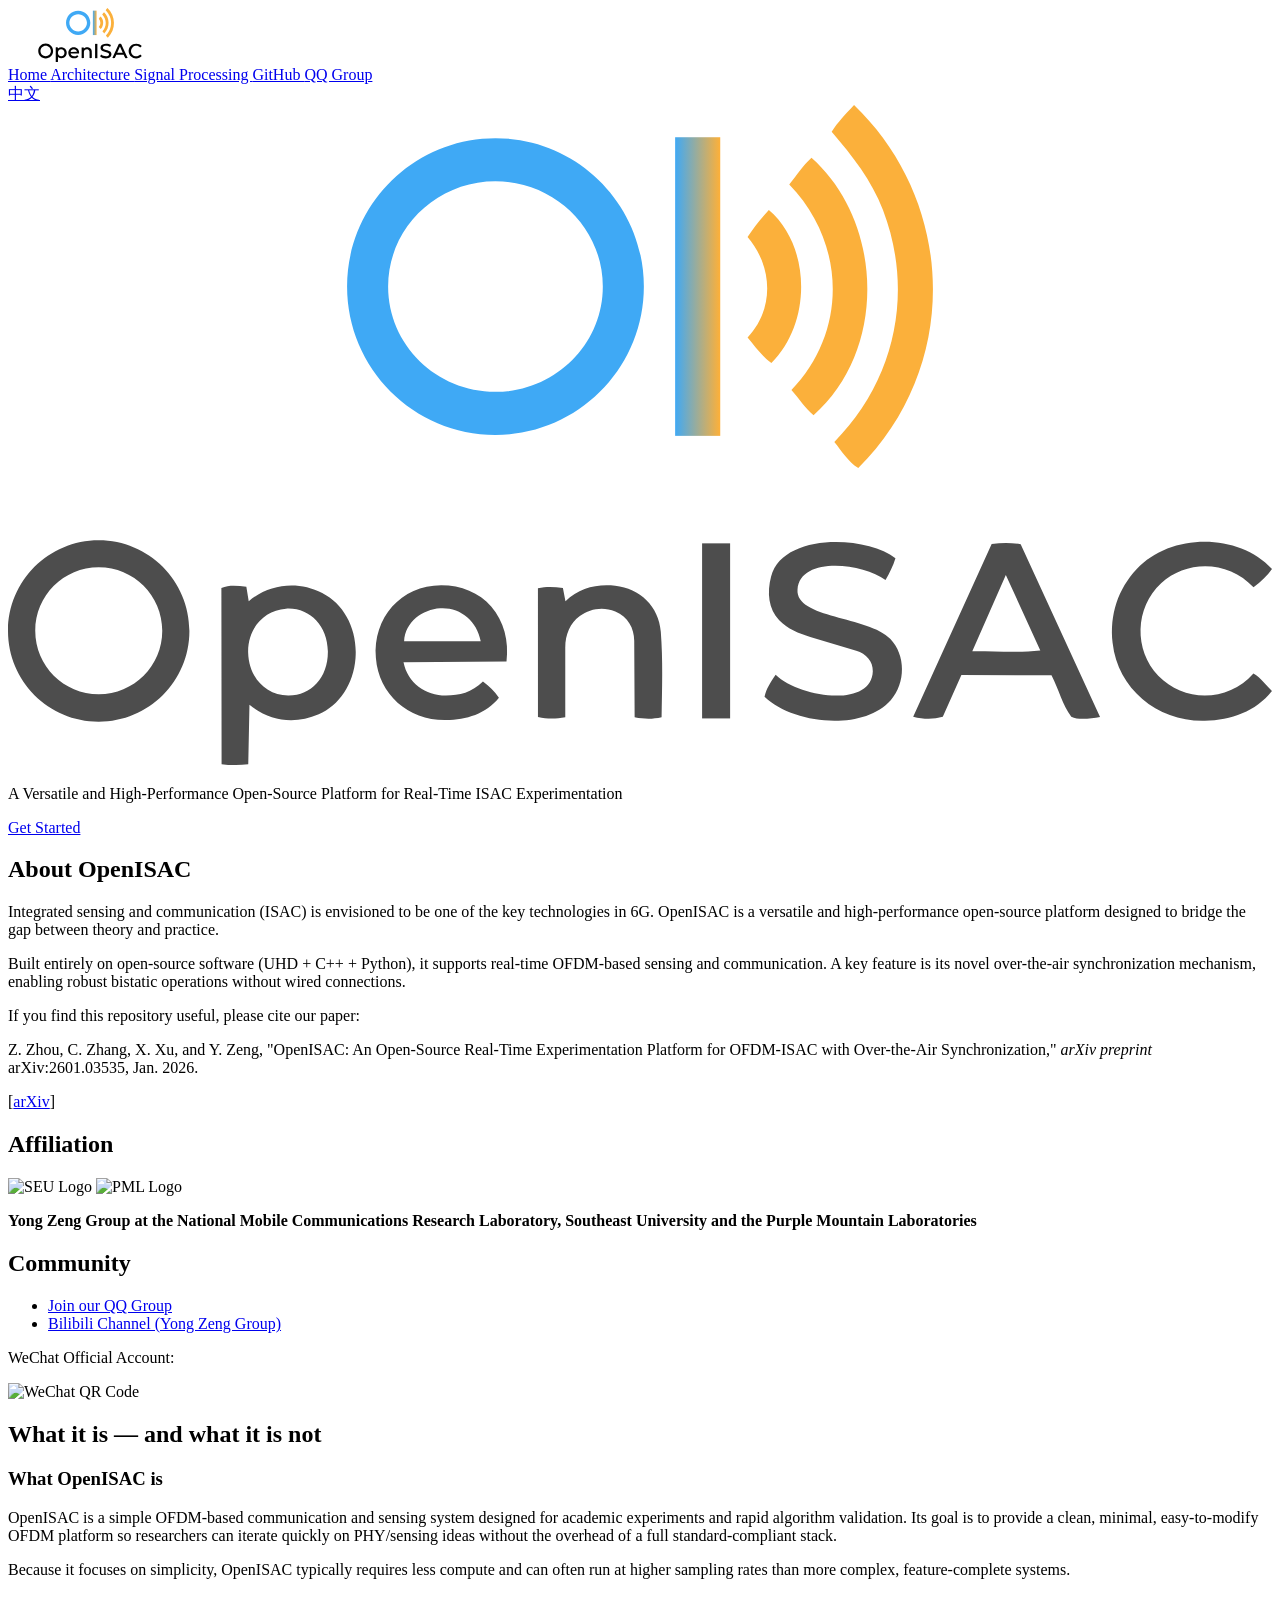
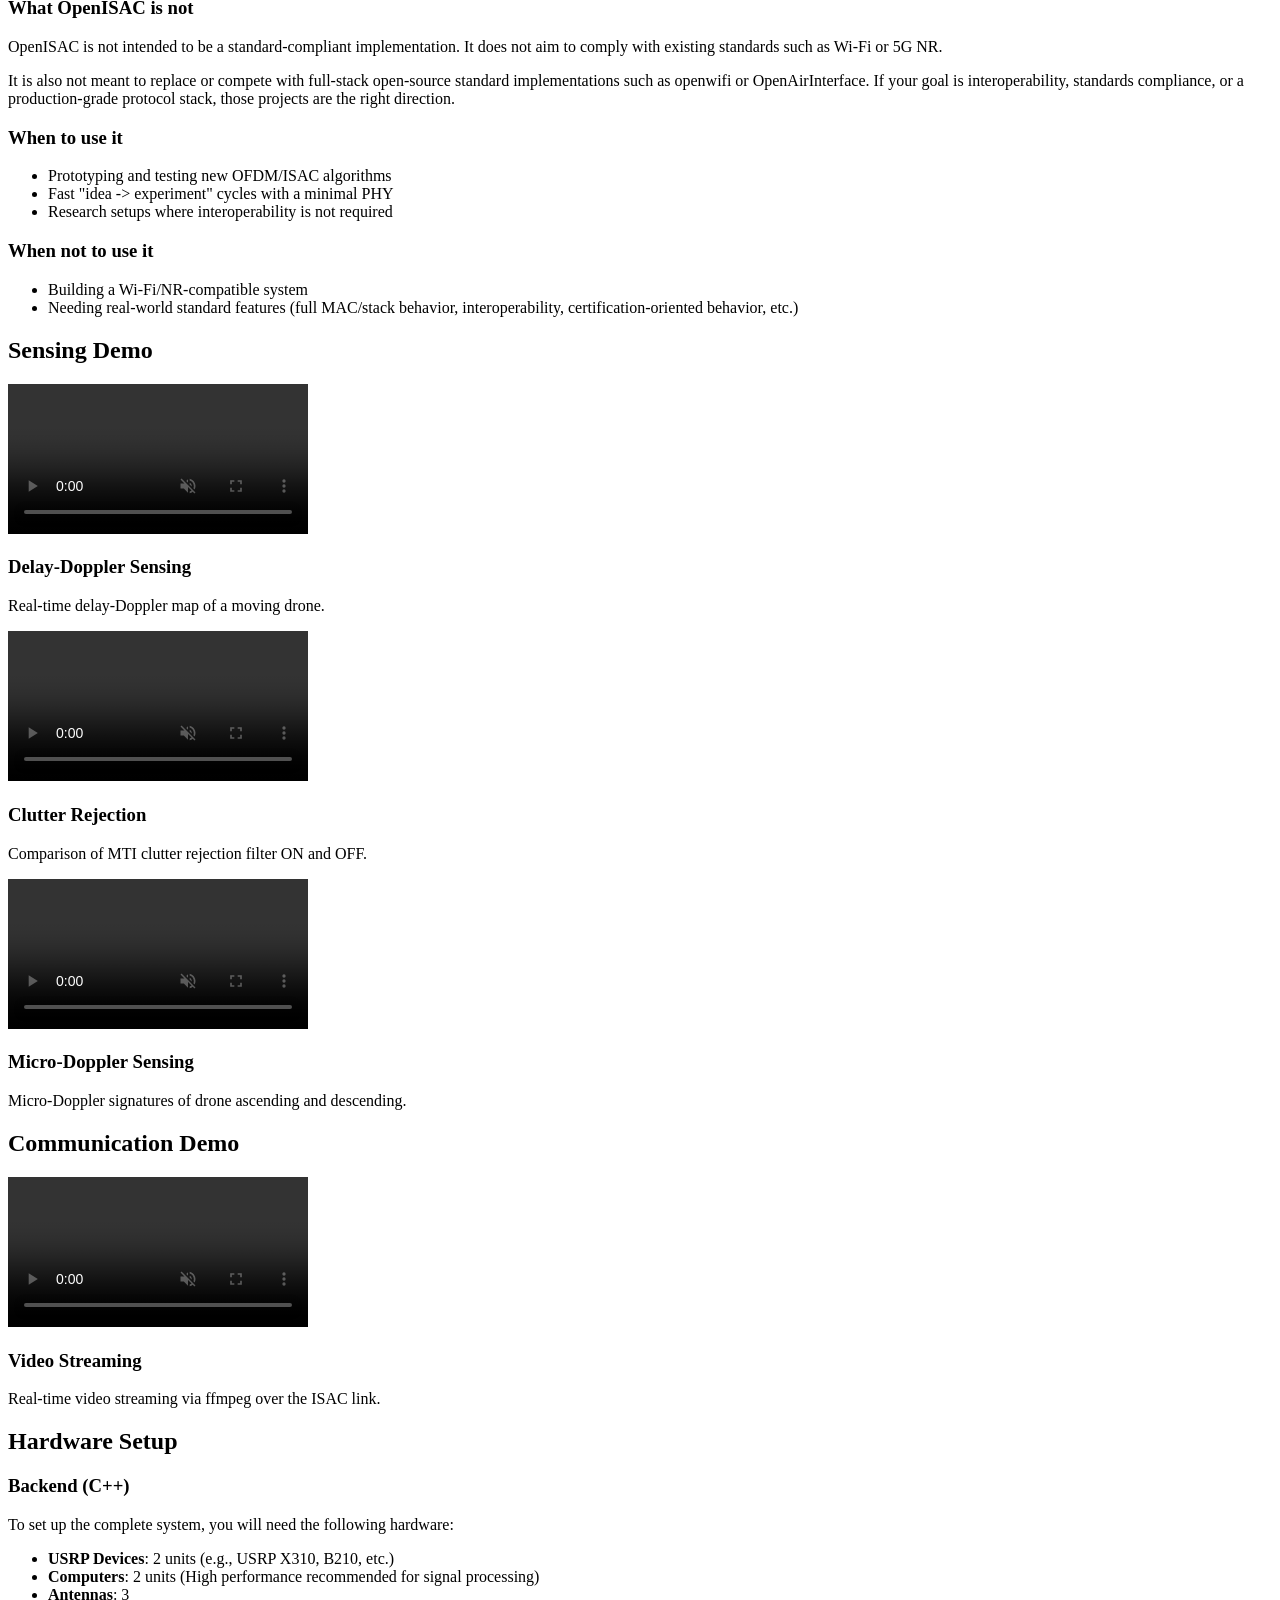
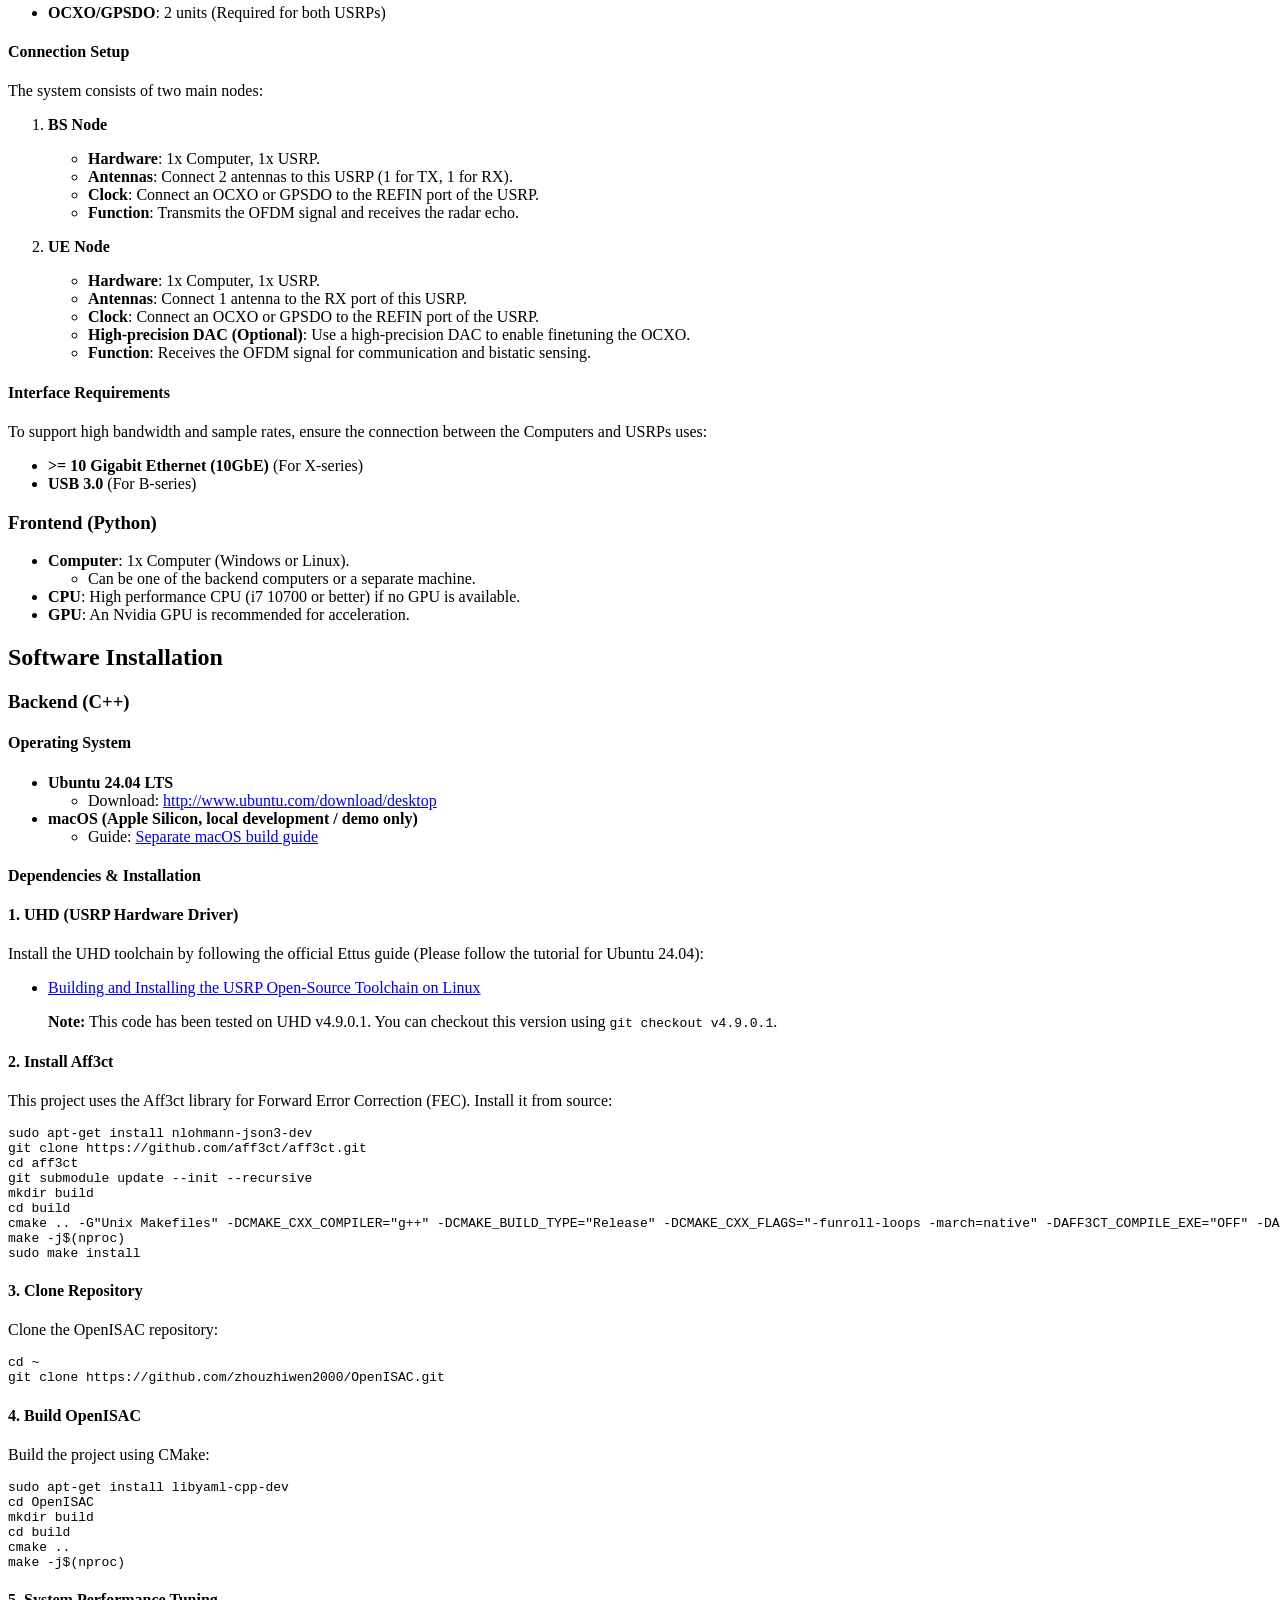
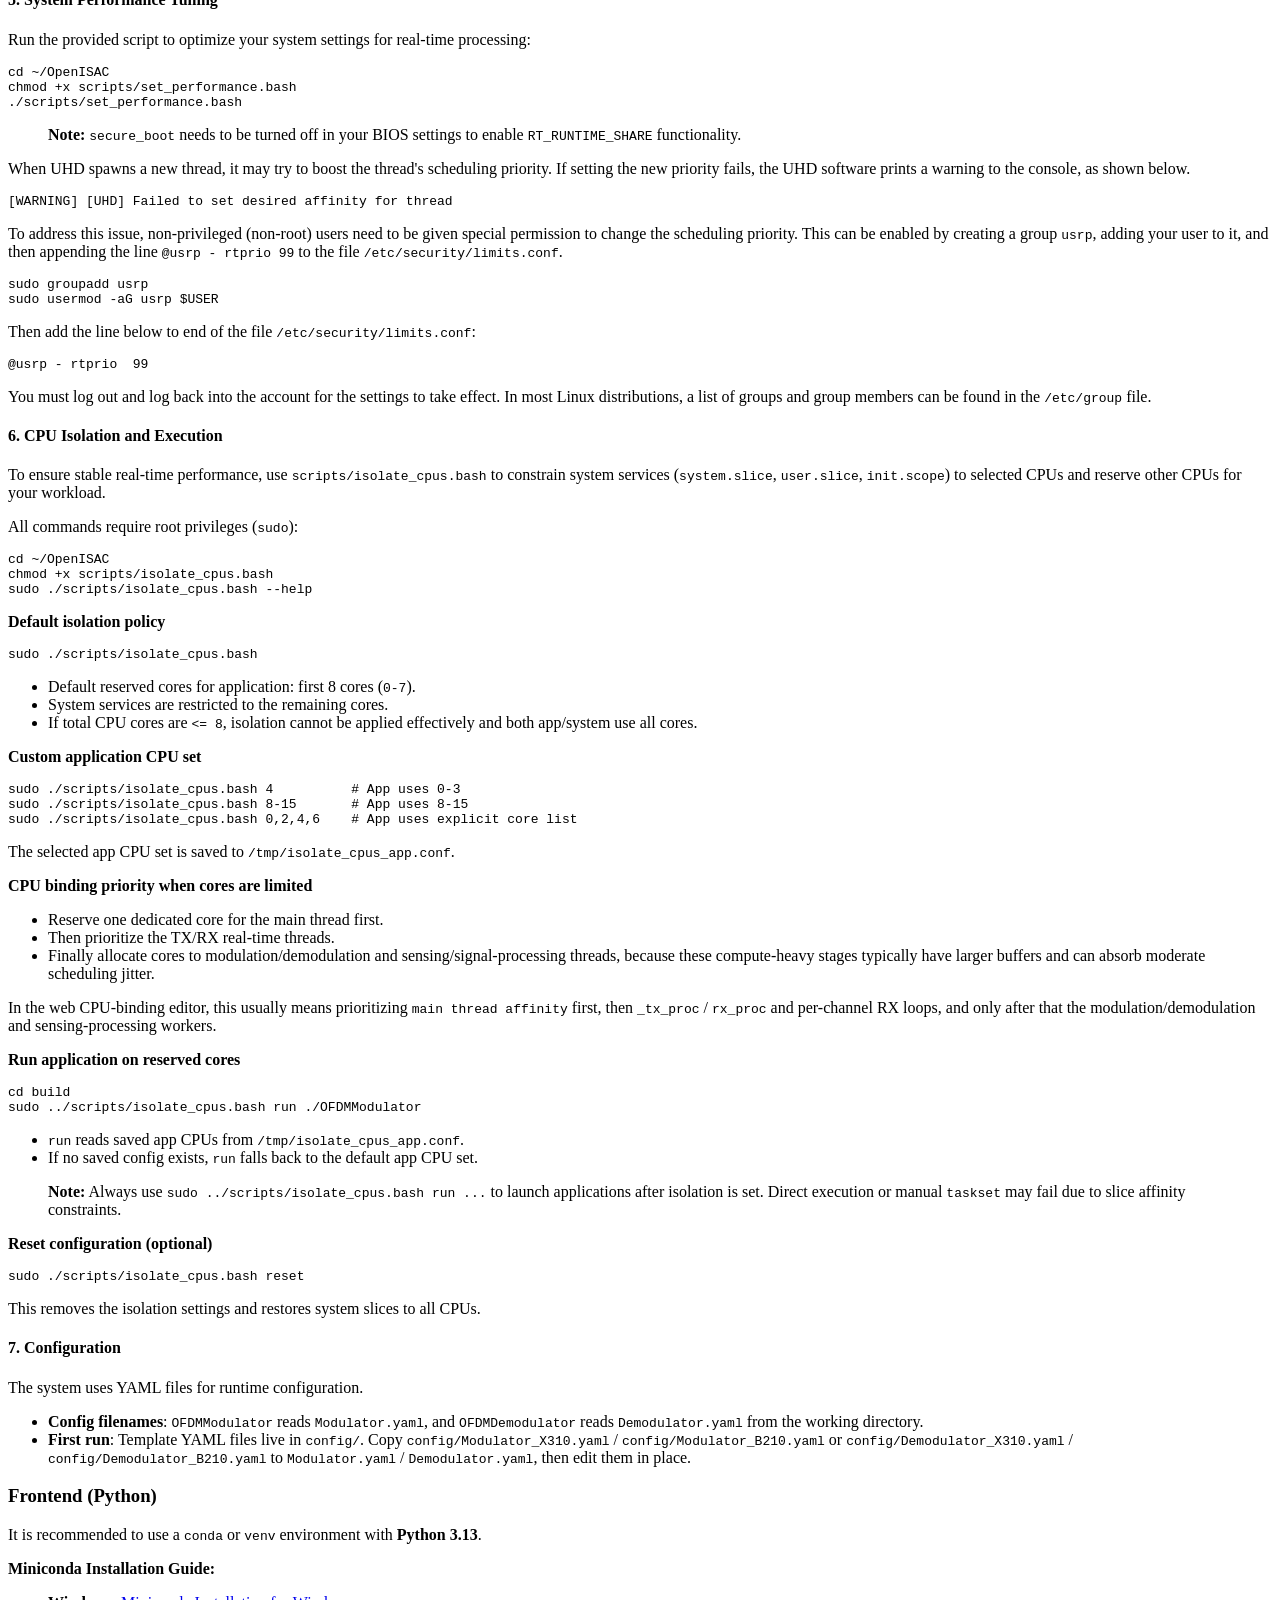
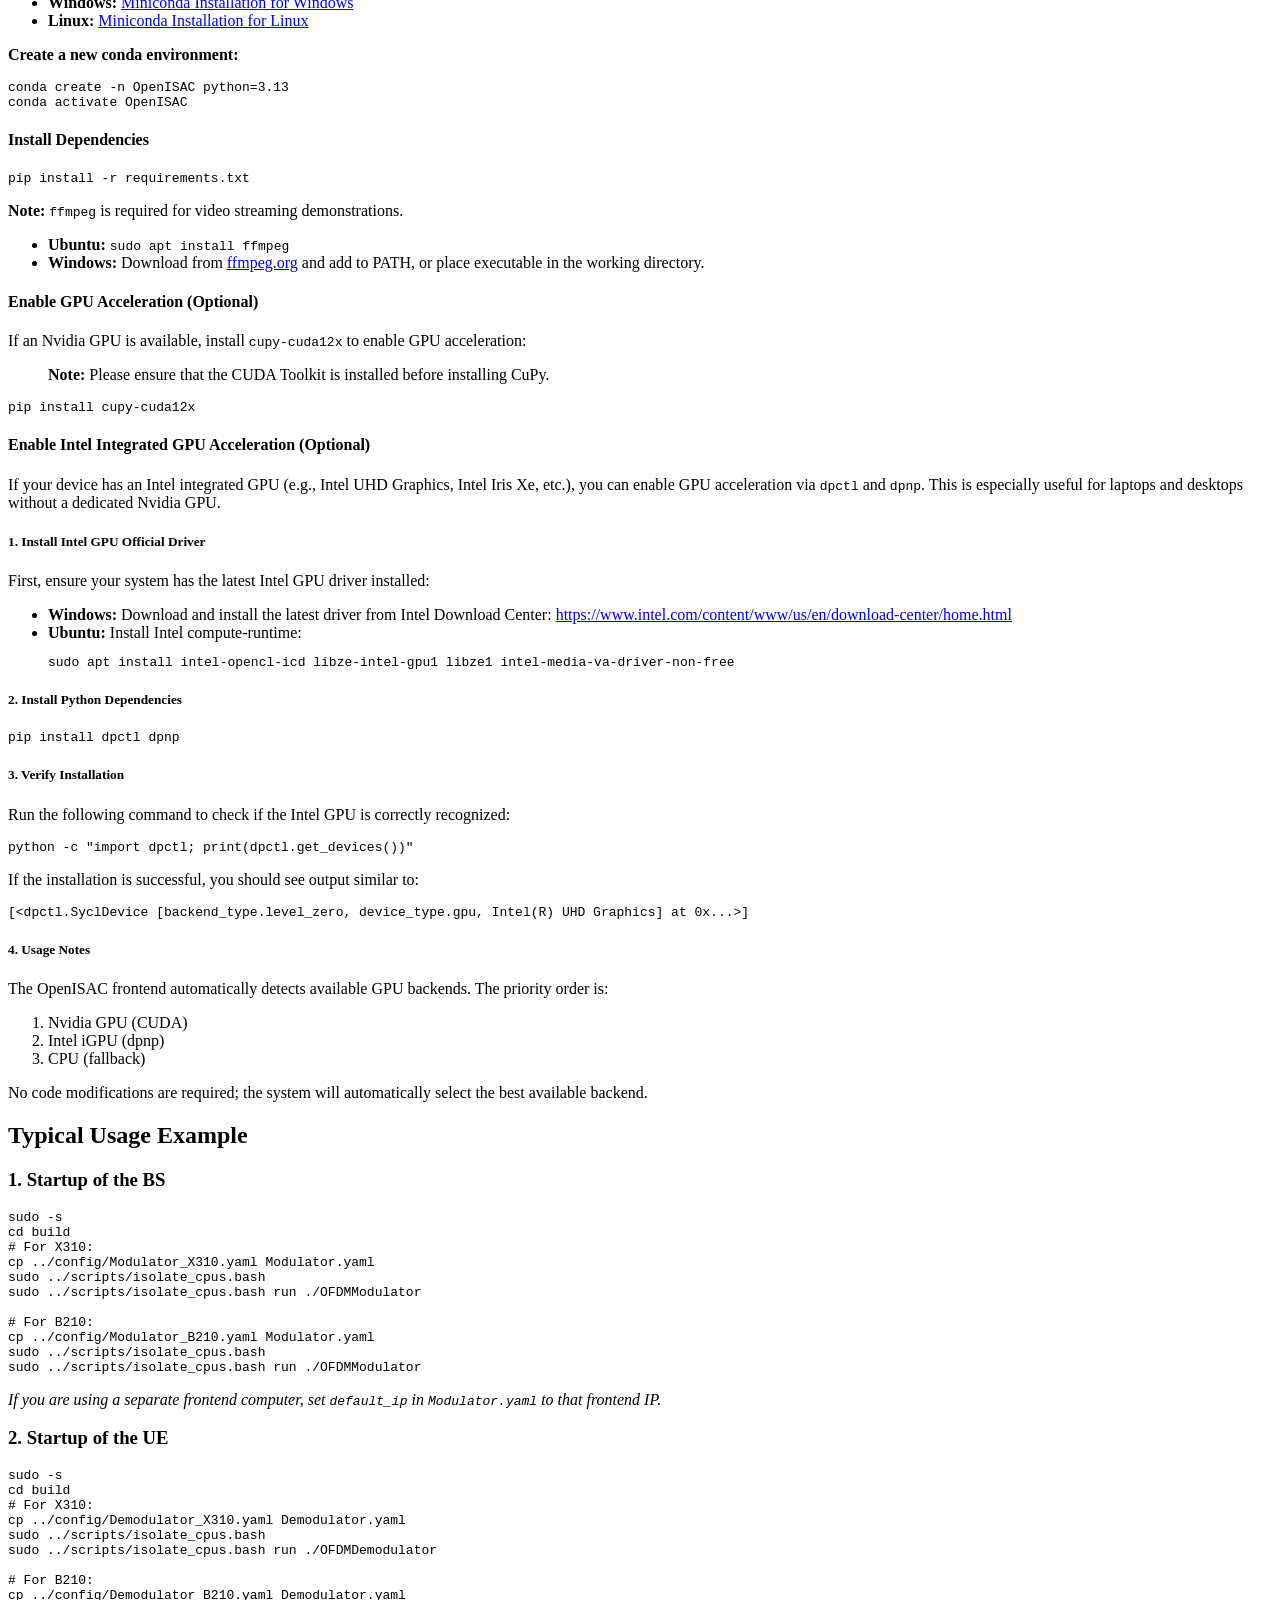
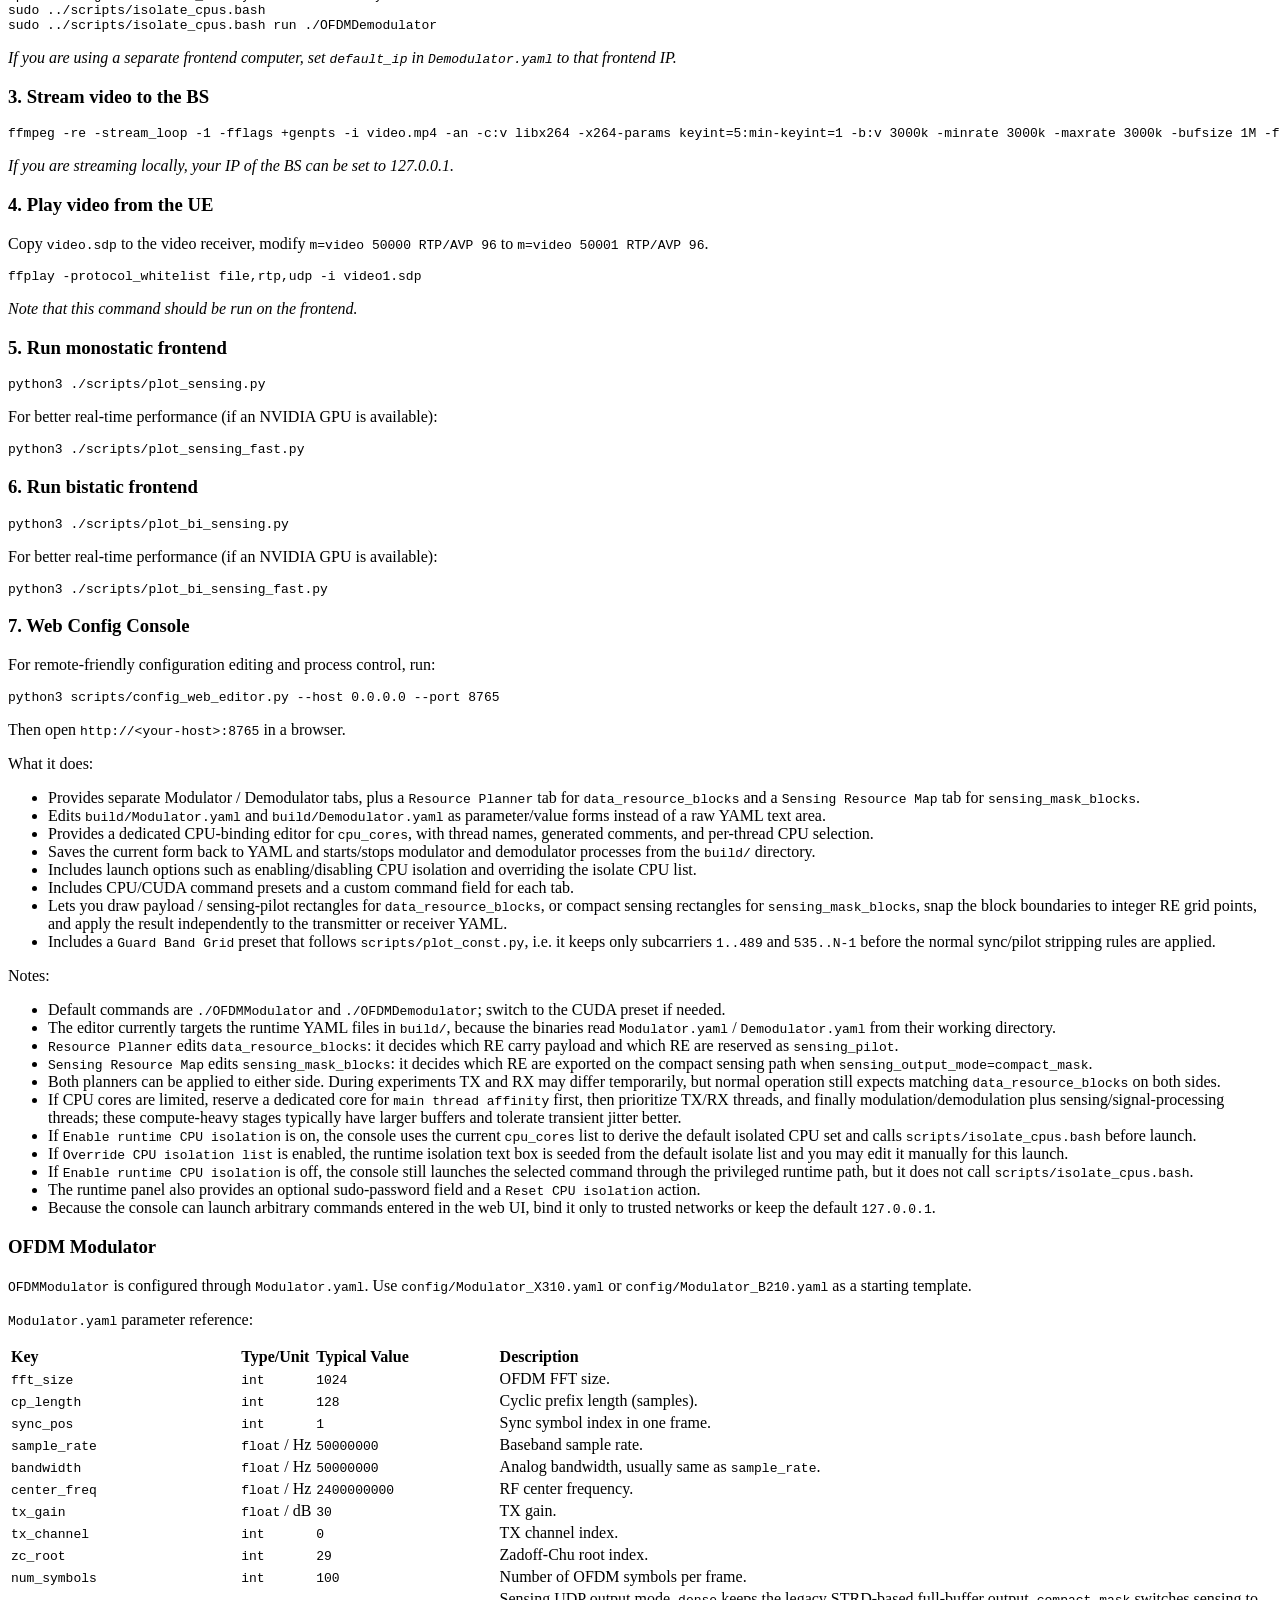
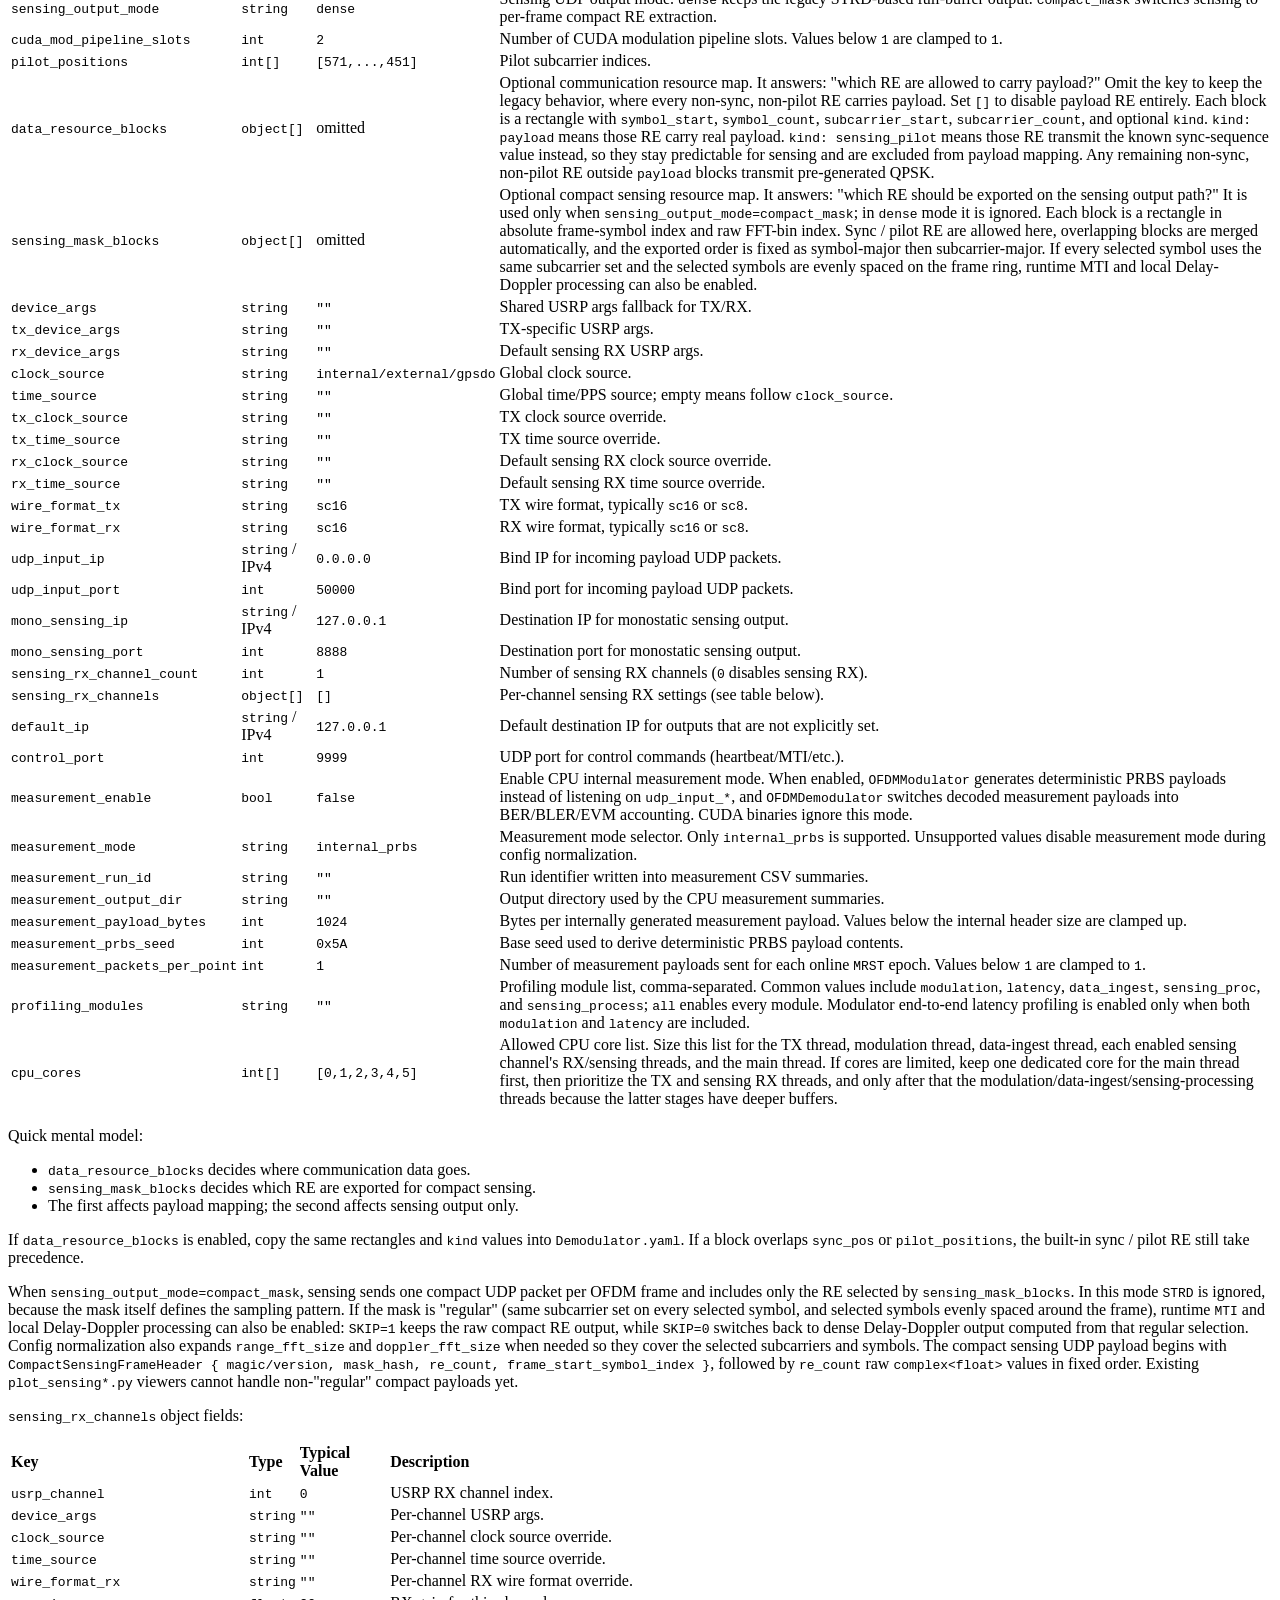
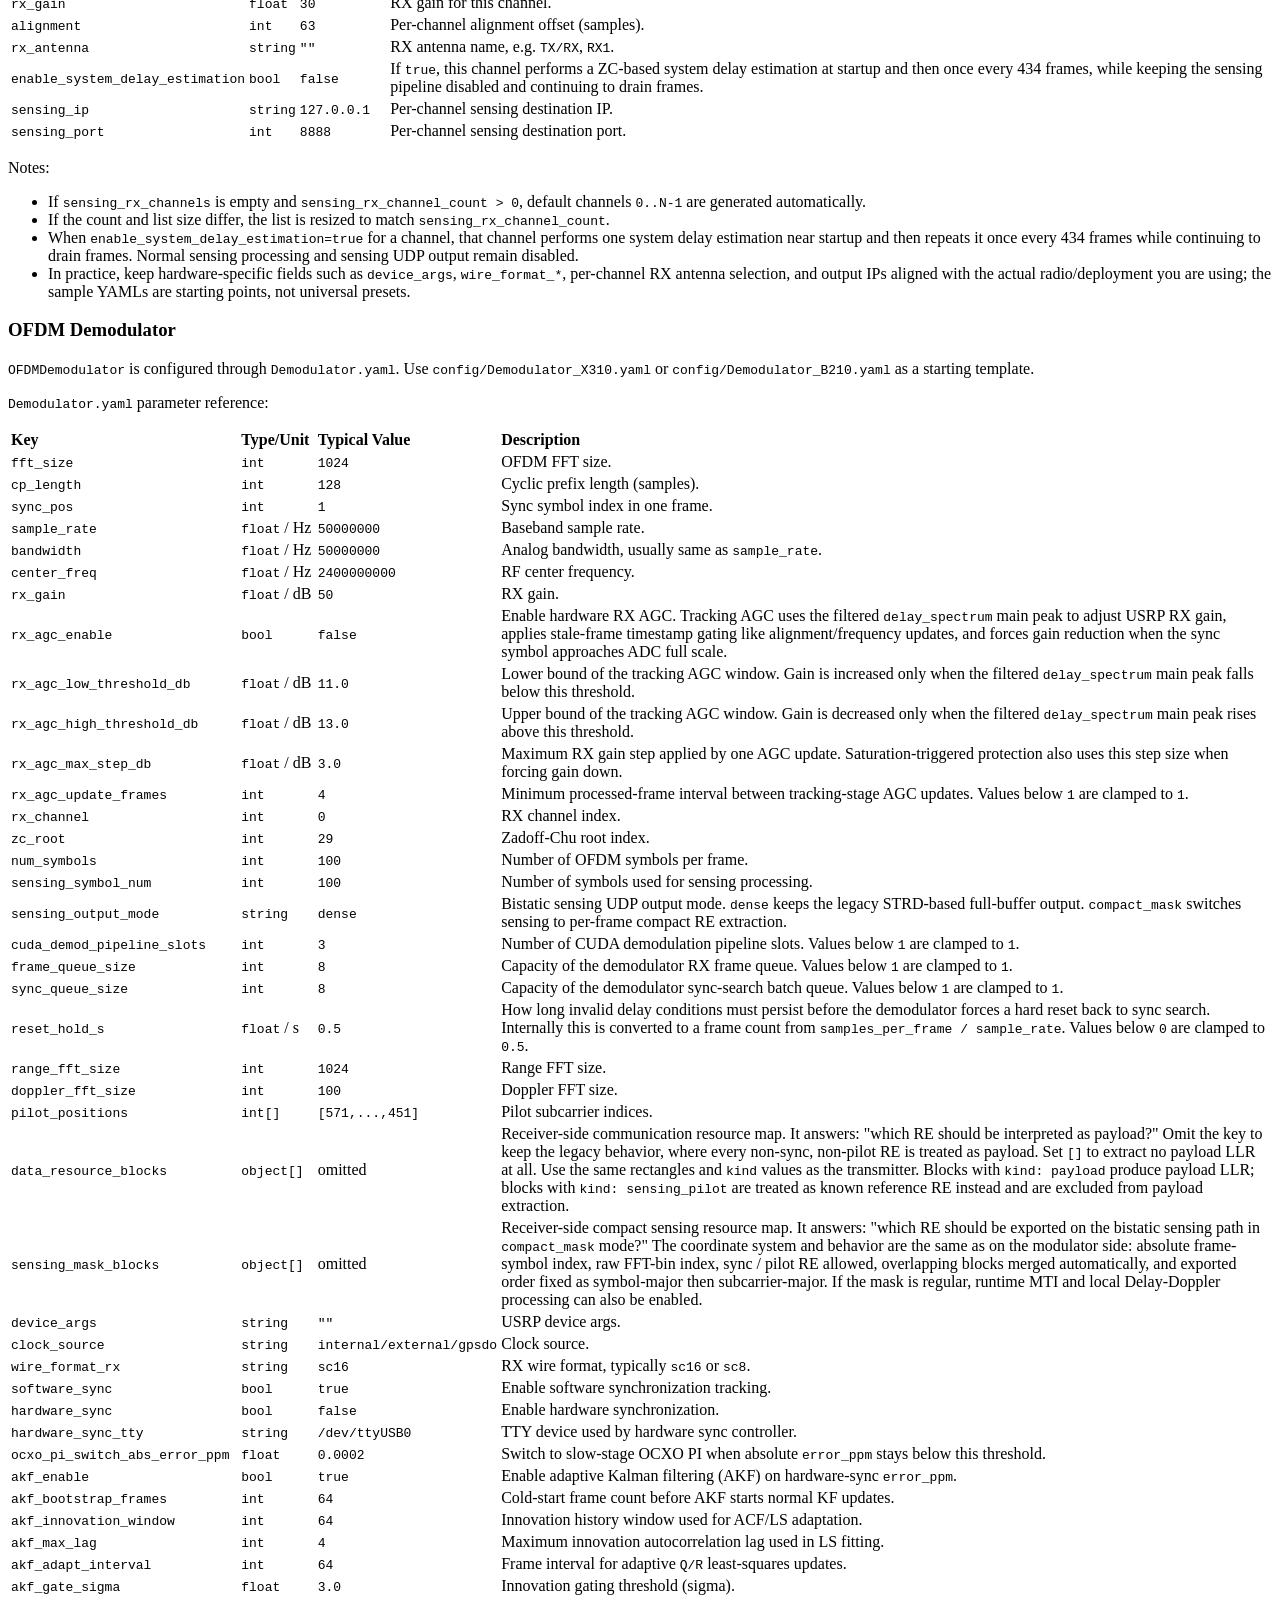
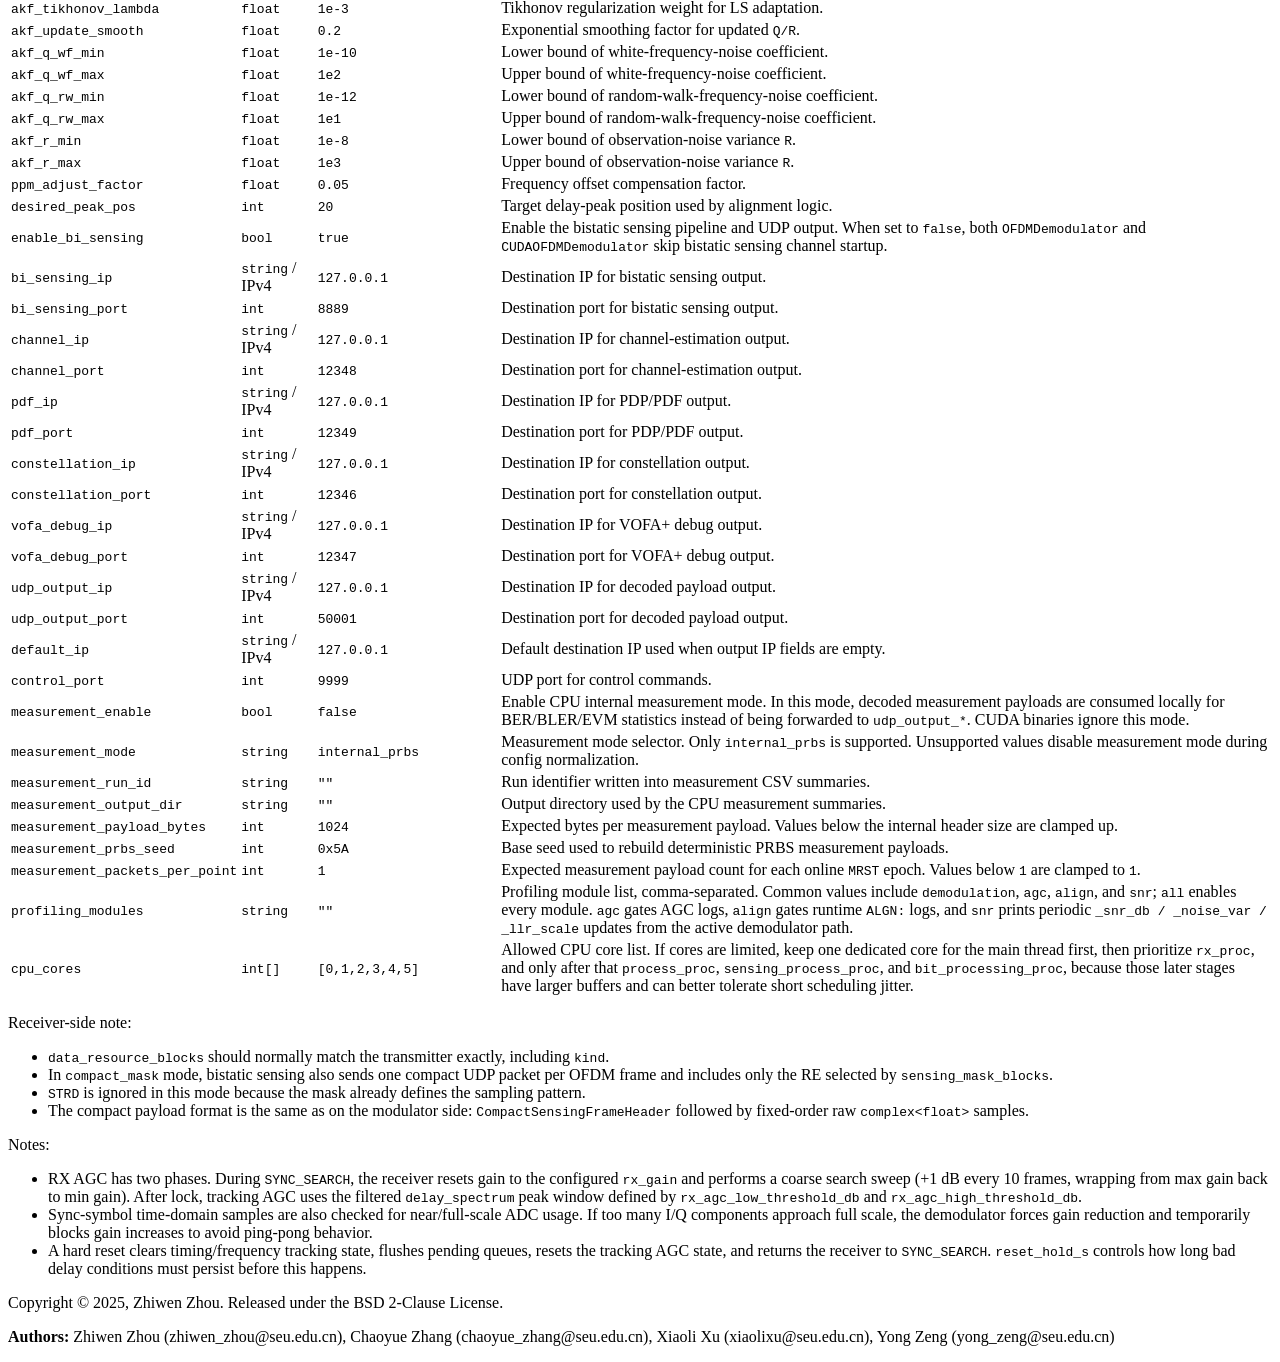
==== commit c426528e: "docs: migrate site to Astro and keep custom domain" ====
--- a/docs/index.html
+++ b/docs/index.html
@@ -1,188 +1,28 @@
-<!DOCTYPE html>
-<html lang="en">
-
-<head>
-    <meta charset="UTF-8">
-    <meta name="viewport" content="width=device-width, initial-scale=1.0">
-    <title>OpenISAC - Real-Time OFDM ISAC Platform</title>
-    <link rel="icon" type="image/svg+xml" href="images/icon.svg">
-    <link rel="stylesheet" href="style.css">
-    <link href="https://fonts.googleapis.com/css2?family=Roboto:wght@300;400;500;700&display=swap" rel="stylesheet">
-</head>
-
-<body>
-
-    <header>
-        <nav>
-            <a href="index.html" class="logo"><img src="images/logo.svg" alt="OpenISAC"></a>
-            <ul class="nav-links">
-                <li><a href="index.html" class="active">Home</a></li>
-                <li><a href="architecture.html">Architecture</a></li>
-                <li><a href="signal_processing.html">Signal Processing</a></li>
-                <li><a href="https://github.com/zhouzhiwen2000/OpenISAC" target="_blank">GitHub</a></li>
-                <li><a href="https://qm.qq.com/q/NIQRNGb0kY" target="_blank">QQ Group</a></li>
-                <li><a href="index_zh.html">中文</a></li>
-            </ul>
-        </nav>
-    </header>
-
-    <div class="hero">
-        <img src="images/logo_main.svg" alt="OpenISAC" class="hero-logo">
-        <p>A Versatile and High-Performance Open-Source Platform for Real-Time ISAC Experimentation</p>
-        <a href="#hardware" class="cta-button">Get Started</a>
-    </div>
-
-    <main>
-        <section id="about">
-            <h2>About OpenISAC</h2>
-            <p>
-                Integrated sensing and communication (ISAC) is envisioned to be one of the key technologies in 6G.
-                OpenISAC is a versatile and high-performance open-source platform designed to bridge the gap between
-                theory and practice.
-            </p>
-            <p>
-                Built entirely on open-source software (UHD + C++ + Python), it supports real-time OFDM-based sensing
-                and communication.
-                A key feature is its novel over-the-air synchronization mechanism, enabling robust bistatic operations
-                without wired connections.
-            </p>
-            <p>
-                If you find this repository useful, please cite our paper:
-            </p>
-            <p>
-                Z. Zhou, C. Zhang, X. Xu, and Y. Zeng, "OpenISAC: An Open-Source Real-Time Experimentation Platform for
-                OFDM-ISAC with Over-the-Air Synchronization," <i>arXiv preprint</i> arXiv:2601.03535, Jan.
-                2026.
-            </p>
-            <p>
-                [<a href="https://arxiv.org/pdf/2601.03535" target="_blank">arXiv</a>]
-            </p>
-        </section>
-
-        <section id="affiliation">
-            <h2>Affiliation</h2>
-            <div style="display: flex; align-items: center; gap: 20px; margin: 20px 0;">
-                <img src="images/SEUlogo.png" alt="SEU Logo"
-                    style="height: 80px; width: auto; border: none; box-shadow: none; margin: 0;">
-                <img src="images/PML.png" alt="PML Logo"
-                    style="height: 80px; width: auto; border: none; box-shadow: none; margin: 0;">
-            </div>
-            <p>
-                <b>Yong Zeng Group at the National Mobile Communications Research Laboratory, Southeast University and
-                    the Purple Mountain Laboratories</b>
-            </p>
-        </section>
-
-        <section id="community">
-            <h2>Community</h2>
-            <ul>
-                <li><a href="https://qm.qq.com/q/NIQRNGb0kY" target="_blank">Join our QQ Group</a></li>
-                <li><a href="https://space.bilibili.com/627920129" target="_blank">Bilibili Channel (Yong Zeng
-                        Group)</a></li>
-            </ul>
-            <p>WeChat Official Account:</p>
-            <p>
-                <img src="images/WeChat.jpg" alt="WeChat QR Code" width="200">
-            </p>
-        </section>
-
-        <section id="scope">
-            <h2>What it is — and what it is not</h2>
-
-            <h3>What OpenISAC is</h3>
-            <p>
-                OpenISAC is a simple OFDM-based communication and sensing system designed for academic experiments and
-                rapid algorithm validation.
-                Its goal is to provide a clean, minimal, easy-to-modify OFDM platform so researchers can iterate quickly
-                on PHY/sensing ideas without the overhead of a full standard-compliant stack.
-            </p>
-            <p>
-                Because it focuses on simplicity, OpenISAC typically requires less compute and can often run at higher
-                sampling rates than more complex, feature-complete systems.
-            </p>
-
-            <h3>What OpenISAC is not</h3>
-            <p>
-                OpenISAC is not intended to be a standard-compliant implementation. It does not aim to comply with
-                existing standards such as Wi-Fi or 5G NR.
-            </p>
-            <p>
-                It is also not meant to replace or compete with full-stack open-source standard implementations such as
-                openwifi or OpenAirInterface. If your goal is interoperability, standards compliance, or a
-                production-grade protocol stack, those projects are the right direction.
-            </p>
-
-            <h3>When to use it</h3>
-            <ul>
-                <li>Prototyping and testing new OFDM/ISAC algorithms</li>
-                <li>Fast “idea → experiment” cycles with a minimal PHY</li>
-                <li>Research setups where interoperability is not required</li>
-            </ul>
-
-            <h3>When not to use it</h3>
-            <ul>
-                <li>Building a Wi-Fi/NR-compatible system</li>
-                <li>Needing real-world standard features (full MAC/stack behavior, interoperability,
-                    certification-oriented behavior, etc.)</li>
-            </ul>
-        </section>
-
-        <section id="sensing-demo">
-            <h2>Sensing Demo</h2>
-            <div class="demo-grid">
-                <div class="demo-card">
-                    <div class="video-wrapper">
-                        <video controls muted loop playsinline>
-                            <source src="https://vids.zzw123app.top/videos/Drone_Moving.mp4" type="video/mp4">
-                            Your browser does not support the video tag.
-                        </video>
-                    </div>
-                    <h3>Delay-Doppler Sensing</h3>
-                    <p>Real-time delay-Doppler map of a moving drone.</p>
-                </div>
-                <div class="demo-card">
-                    <div class="video-wrapper">
-                        <video controls muted loop playsinline>
-                            <source src="https://vids.zzw123app.top/videos/MTI_on_vs_off.mp4" type="video/mp4">
-                            Your browser does not support the video tag.
-                        </video>
-                    </div>
-                    <h3>Clutter Rejection</h3>
-                    <p>Comparison of MTI clutter rejection filter ON and OFF.</p>
-                </div>
-                <div class="demo-card">
-                    <div class="video-wrapper">
-                        <video controls muted loop playsinline>
-                            <source src="https://vids.zzw123app.top/videos/MicroDoppler_Up_Down.mp4" type="video/mp4">
-                            Your browser does not support the video tag.
-                        </video>
-                    </div>
-                    <h3>Micro-Doppler Sensing</h3>
-                    <p>Micro-Doppler signatures of drone ascending and descending.</p>
-                </div>
-            </div>
-        </section>
-
-        <section id="comm-demo">
-            <h2>Communication Demo</h2>
-            <div class="demo-grid">
-                <div class="demo-card">
-                    <div class="video-wrapper">
-                        <video controls muted loop playsinline>
-                            <source src="https://vids.zzw123app.top/videos/Communication.mp4" type="video/mp4">
-                            Your browser does not support the video tag.
-                        </video>
-                    </div>
-                    <h3>Video Streaming</h3>
-                    <p>Real-time video streaming via ffmpeg over the ISAC link.</p>
-                </div>
-            </div>
-        </section>
-
-        <!-- README_SYNC_START -->
-<section id="hardware">
-<!-- AUTO-GENERATED FROM README: DO NOT EDIT THIS SECTION DIRECTLY -->
-<h2>Hardware Setup</h2>
+<!DOCTYPE html><html lang="en"> <head><meta charset="UTF-8"><meta name="viewport" content="width=device-width, initial-scale=1.0"><title>OpenISAC - Real-Time OFDM ISAC Platform</title><meta name="description" content="OpenISAC project documentation website."><meta name="theme-color" content="#0f6b6a"><link rel="icon" type="image/svg+xml" href="images/icon.svg"><link rel="preconnect" href="https://fonts.googleapis.com"><link rel="preconnect" href="https://fonts.gstatic.com" crossorigin><link href="https://fonts.googleapis.com/css2?family=IBM+Plex+Mono:wght@400;500&family=Manrope:wght@400;500;600;700;800&family=Noto+Sans+SC:wght@400;500;700;800&family=Space+Grotesk:wght@500;700&display=swap" rel="stylesheet"><link rel="stylesheet" href="/_astro/SectionBlock.DSiaPWvP.css"></head> <body class="site-body page-home"> <div class="site-chroma" aria-hidden="true"></div> <header class="site-header"> <div class="container header-shell"> <div class="header-inner"> <a href="index.html" class="brand"> <img src="images/logo.svg" alt="OpenISAC" width="164" height="54"> </a> <nav class="site-nav" aria-label="Main navigation"> <a href="index.html" class="nav-link active"> Home </a><a href="architecture.html" class="nav-link"> Architecture </a><a href="signal_processing.html" class="nav-link"> Signal Processing </a><a href="https://github.com/zhouzhiwen2000/OpenISAC" class="nav-link" target="_blank" rel="noreferrer noopener"> GitHub </a><a href="https://qm.qq.com/q/NIQRNGb0kY" class="nav-link" target="_blank" rel="noreferrer noopener"> QQ Group </a> </nav> <div class="header-actions"> <a class="lang-switch" href="index_zh.html"> 中文 </a> </div> </div> </div> </header> <main class="page-frame">  <div class="container page-stack"> <section class="home-hero animate"> <img src="images/logo_main.svg" alt="OpenISAC" class="home-hero-logo"> <p>A Versatile and High-Performance Open-Source Platform for Real-Time ISAC Experimentation</p> <a href="#hardware" class="hero-action">Get Started</a> </section> <section id="about" class="section-block animate section-prose"> <div class="section-header">  <h2 class="section-title">About OpenISAC</h2>  </div> <div class="section-body">  <div class="generated-prose"><p>Integrated sensing and communication (ISAC) is envisioned to be one of the key technologies in 6G. OpenISAC is a versatile and high-performance open-source platform designed to bridge the gap between theory and practice.</p>
+<p>Built entirely on open-source software (UHD + C++ + Python), it supports real-time OFDM-based sensing and communication. A key feature is its novel over-the-air synchronization mechanism, enabling robust bistatic operations without wired connections.</p>
+<p>If you find this repository useful, please cite our paper:</p>
+<p>Z. Zhou, C. Zhang, X. Xu, and Y. Zeng, "OpenISAC: An Open-Source Real-Time Experimentation Platform for OFDM-ISAC with Over-the-Air Synchronization," <i>arXiv preprint</i> arXiv:2601.03535, Jan. 2026.</p>
+<p>[<a href="https://arxiv.org/pdf/2601.03535" target="_blank" rel="noreferrer noopener">arXiv</a>]</p></div>  </div> </section> <section id="affiliation" class="section-block animate section-community"> <div class="section-header">  <h2 class="section-title">Affiliation</h2>  </div> <div class="section-body">  <div class="generated-prose"><div class="logo-row logo-row-center">
+  <img src="images/SEUlogo.png" alt="SEU Logo">
+  <img src="images/PML.png" alt="PML Logo">
+</div>
+<p class="affiliation-copy"><b>Yong Zeng Group at the National Mobile Communications Research Laboratory, Southeast University and the Purple Mountain Laboratories</b></p></div>  </div> </section> <section id="community" class="section-block animate section-community"> <div class="section-header">  <h2 class="section-title">Community</h2>  </div> <div class="section-body">  <div class="community-card"> <ul class="link-list"> <li> <a href="https://qm.qq.com/q/NIQRNGb0kY" target="_blank" rel="noreferrer noopener"> Join our QQ Group </a> </li><li> <a href="https://space.bilibili.com/627920129" target="_blank" rel="noreferrer noopener"> Bilibili Channel (Yong Zeng Group) </a> </li> </ul> <div class="wechat-block"> <p>WeChat Official Account:</p> <img src="images/WeChat.jpg" alt="WeChat QR Code"> </div> </div>  </div> </section> <section id="scope" class="section-block animate section-prose"> <div class="section-header">  <h2 class="section-title">What it is — and what it is not</h2>  </div> <div class="section-body">  <div class="generated-prose"><h3>What OpenISAC is</h3>
+<p>OpenISAC is a simple OFDM-based communication and sensing system designed for academic experiments and rapid algorithm validation. Its goal is to provide a clean, minimal, easy-to-modify OFDM platform so researchers can iterate quickly on PHY/sensing ideas without the overhead of a full standard-compliant stack.</p>
+<p>Because it focuses on simplicity, OpenISAC typically requires less compute and can often run at higher sampling rates than more complex, feature-complete systems.</p>
+<h3>What OpenISAC is not</h3>
+<p>OpenISAC is not intended to be a standard-compliant implementation. It does not aim to comply with existing standards such as Wi-Fi or 5G NR.</p>
+<p>It is also not meant to replace or compete with full-stack open-source standard implementations such as openwifi or OpenAirInterface. If your goal is interoperability, standards compliance, or a production-grade protocol stack, those projects are the right direction.</p>
+<h3>When to use it</h3>
+<ul>
+  <li>Prototyping and testing new OFDM/ISAC algorithms</li>
+  <li>Fast "idea -> experiment" cycles with a minimal PHY</li>
+  <li>Research setups where interoperability is not required</li>
+</ul>
+<h3>When not to use it</h3>
+<ul>
+  <li>Building a Wi-Fi/NR-compatible system</li>
+  <li>Needing real-world standard features (full MAC/stack behavior, interoperability, certification-oriented behavior, etc.)</li>
+</ul></div>  </div> </section> <section id="sensing-demo" class="section-block animate section-demo"> <div class="section-header">  <h2 class="section-title">Sensing Demo</h2>  </div> <div class="section-body">  <div class="showcase-grid"> <article class="media-card"> <div class="video-frame"> <video controls muted loop playsinline preload="metadata"> <source src="https://vids.zzw123app.top/videos/Drone_Moving.mp4" type="video/mp4"> Your browser does not support the video tag. </video> </div> <h3>Delay-Doppler Sensing</h3> <p>Real-time delay-Doppler map of a moving drone.</p> </article><article class="media-card"> <div class="video-frame"> <video controls muted loop playsinline preload="metadata"> <source src="https://vids.zzw123app.top/videos/MTI_on_vs_off.mp4" type="video/mp4"> Your browser does not support the video tag. </video> </div> <h3>Clutter Rejection</h3> <p>Comparison of MTI clutter rejection filter ON and OFF.</p> </article><article class="media-card"> <div class="video-frame"> <video controls muted loop playsinline preload="metadata"> <source src="https://vids.zzw123app.top/videos/MicroDoppler_Up_Down.mp4" type="video/mp4"> Your browser does not support the video tag. </video> </div> <h3>Micro-Doppler Sensing</h3> <p>Micro-Doppler signatures of drone ascending and descending.</p> </article> </div>  </div> </section> <section id="comm-demo" class="section-block animate section-demo"> <div class="section-header">  <h2 class="section-title">Communication Demo</h2>  </div> <div class="section-body">  <div class="showcase-grid showcase-grid-single"> <article class="media-card"> <div class="video-frame"> <video controls muted loop playsinline preload="metadata"> <source src="https://vids.zzw123app.top/videos/Communication.mp4" type="video/mp4"> Your browser does not support the video tag. </video> </div> <h3>Video Streaming</h3> <p>Real-time video streaming via ffmpeg over the ISAC link.</p> </article> </div>  </div> </section> <section id="hardware" class="section-block animate section-guide"> <div class="section-body"> <div class="generated-prose"><h2>Hardware Setup</h2>
 <h3>Backend (C++)</h3>
 <p>To set up the complete system, you will need the following hardware:</p>
 <ul>
@@ -372,7 +212,12 @@
 <li><strong>Windows:</strong> Download from <a href="https://ffmpeg.org/download.html">ffmpeg.org</a> and add to PATH, or place executable in the working directory.</li>
 </ul>
 <h4>Enable GPU Acceleration (Optional)</h4>
-<p>Some fast plotting scripts can use an optional GPU array backend when it is available in the active Python environment. If no optional backend is installed, the scripts automatically fall back to CPU execution.</p>
+<p>If an Nvidia GPU is available, install <code>cupy-cuda12x</code> to enable GPU acceleration:</p>
+<blockquote>
+<p><strong>Note:</strong> Please ensure that the CUDA Toolkit is installed before installing CuPy.</p>
+</blockquote>
+<pre><code class="language-bash">pip install cupy-cuda12x
+</code></pre>
 <h4>Enable Intel Integrated GPU Acceleration (Optional)</h4>
 <p>If your device has an Intel integrated GPU (e.g., Intel UHD Graphics, Intel Iris Xe, etc.), you can enable GPU acceleration via <code>dpctl</code> and <code>dpnp</code>. This is especially useful for laptops and desktops without a dedicated Nvidia GPU.</p>
 <h5>1. Install Intel GPU Official Driver</h5>
@@ -394,10 +239,10 @@
 <pre><code>[&lt;dpctl.SyclDevice [backend_type.level_zero, device_type.gpu, Intel(R) UHD Graphics] at 0x...&gt;]
 </code></pre>
 <h5>4. Usage Notes</h5>
-<p>The OpenISAC frontend automatically detects available array backends. The priority order is:</p>
+<p>The OpenISAC frontend automatically detects available GPU backends. The priority order is:</p>
 <ol>
-<li>CuPy backend</li>
-<li>dpnp backend</li>
+<li>Nvidia GPU (CUDA)</li>
+<li>Intel iGPU (dpnp)</li>
 <li>CPU (fallback)</li>
 </ol>
 <p>No code modifications are required; the system will automatically select the best available backend.</p>
@@ -463,13 +308,13 @@
 <li>Provides a dedicated CPU-binding editor for <code>cpu_cores</code>, with thread names, generated comments, and per-thread CPU selection.</li>
 <li>Saves the current form back to YAML and starts/stops modulator and demodulator processes from the <code>build/</code> directory.</li>
 <li>Includes launch options such as enabling/disabling CPU isolation and overriding the isolate CPU list.</li>
-<li>Includes command presets and a custom command field for each tab.</li>
+<li>Includes CPU/CUDA command presets and a custom command field for each tab.</li>
 <li>Lets you draw payload / sensing-pilot rectangles for <code>data_resource_blocks</code>, or compact sensing rectangles for <code>sensing_mask_blocks</code>, snap the block boundaries to integer RE grid points, and apply the result independently to the transmitter or receiver YAML.</li>
 <li>Includes a <code>Guard Band Grid</code> preset that follows <code>scripts/plot_const.py</code>, i.e. it keeps only subcarriers <code>1..489</code> and <code>535..N-1</code> before the normal sync/pilot stripping rules are applied.</li>
 </ul>
 <p>Notes:</p>
 <ul>
-<li>Default commands are <code>./OFDMModulator</code> and <code>./OFDMDemodulator</code>.</li>
+<li>Default commands are <code>./OFDMModulator</code> and <code>./OFDMDemodulator</code>; switch to the CUDA preset if needed.</li>
 <li>The editor currently targets the runtime YAML files in <code>build/</code>, because the binaries read <code>Modulator.yaml</code> / <code>Demodulator.yaml</code> from their working directory.</li>
 <li><code>Resource Planner</code> edits <code>data_resource_blocks</code>: it decides which RE carry payload and which RE are reserved as <code>sensing_pilot</code>.</li>
 <li><code>Sensing Resource Map</code> edits <code>sensing_mask_blocks</code>: it decides which RE are exported on the compact sensing path when <code>sensing_output_mode=compact_mask</code>.</li>
@@ -562,6 +407,12 @@
 <td style="text-align:left">Sensing UDP output mode. <code>dense</code> keeps the legacy STRD-based full-buffer output. <code>compact_mask</code> switches sensing to per-frame compact RE extraction.</td>
 </tr>
 <tr>
+<td style="text-align:left"><code>cuda_mod_pipeline_slots</code></td>
+<td style="text-align:left"><code>int</code></td>
+<td style="text-align:left"><code>2</code></td>
+<td style="text-align:left">Number of CUDA modulation pipeline slots. Values below <code>1</code> are clamped to <code>1</code>.</td>
+</tr>
+<tr>
 <td style="text-align:left"><code>pilot_positions</code></td>
 <td style="text-align:left"><code>int[]</code></td>
 <td style="text-align:left"><code>[571,...,451]</code></td>
@@ -697,7 +548,7 @@
 <td style="text-align:left"><code>measurement_enable</code></td>
 <td style="text-align:left"><code>bool</code></td>
 <td style="text-align:left"><code>false</code></td>
-<td style="text-align:left">Enable CPU internal measurement mode. When enabled, <code>OFDMModulator</code> generates deterministic PRBS payloads instead of listening on <code>udp_input_*</code>, and <code>OFDMDemodulator</code> switches decoded measurement payloads into BER/BLER/EVM accounting.</td>
+<td style="text-align:left">Enable CPU internal measurement mode. When enabled, <code>OFDMModulator</code> generates deterministic PRBS payloads instead of listening on <code>udp_input_*</code>, and <code>OFDMDemodulator</code> switches decoded measurement payloads into BER/BLER/EVM accounting. CUDA binaries ignore this mode.</td>
 </tr>
 <tr>
 <td style="text-align:left"><code>measurement_mode</code></td>
@@ -960,6 +811,12 @@
 <td style="text-align:left">Bistatic sensing UDP output mode. <code>dense</code> keeps the legacy STRD-based full-buffer output. <code>compact_mask</code> switches sensing to per-frame compact RE extraction.</td>
 </tr>
 <tr>
+<td style="text-align:left"><code>cuda_demod_pipeline_slots</code></td>
+<td style="text-align:left"><code>int</code></td>
+<td style="text-align:left"><code>3</code></td>
+<td style="text-align:left">Number of CUDA demodulation pipeline slots. Values below <code>1</code> are clamped to <code>1</code>.</td>
+</tr>
+<tr>
 <td style="text-align:left"><code>frame_queue_size</code></td>
 <td style="text-align:left"><code>int</code></td>
 <td style="text-align:left"><code>8</code></td>
@@ -1149,7 +1006,7 @@
 <td style="text-align:left"><code>enable_bi_sensing</code></td>
 <td style="text-align:left"><code>bool</code></td>
 <td style="text-align:left"><code>true</code></td>
-<td style="text-align:left">Enable the bistatic sensing pipeline and UDP output. When set to <code>false</code>, the demodulator skips bistatic sensing channel startup.</td>
+<td style="text-align:left">Enable the bistatic sensing pipeline and UDP output. When set to <code>false</code>, both <code>OFDMDemodulator</code> and <code>CUDAOFDMDemodulator</code> skip bistatic sensing channel startup.</td>
 </tr>
 <tr>
 <td style="text-align:left"><code>bi_sensing_ip</code></td>
@@ -1239,7 +1096,7 @@
 <td style="text-align:left"><code>measurement_enable</code></td>
 <td style="text-align:left"><code>bool</code></td>
 <td style="text-align:left"><code>false</code></td>
-<td style="text-align:left">Enable CPU internal measurement mode. In this mode, decoded measurement payloads are consumed locally for BER/BLER/EVM statistics instead of being forwarded to <code>udp_output_*</code>.</td>
+<td style="text-align:left">Enable CPU internal measurement mode. In this mode, decoded measurement payloads are consumed locally for BER/BLER/EVM statistics instead of being forwarded to <code>udp_output_*</code>. CUDA binaries ignore this mode.</td>
 </tr>
 <tr>
 <td style="text-align:left"><code>measurement_mode</code></td>
@@ -1303,19 +1160,4 @@
 <li>RX AGC has two phases. During <code>SYNC_SEARCH</code>, the receiver resets gain to the configured <code>rx_gain</code> and performs a coarse search sweep (+1 dB every 10 frames, wrapping from max gain back to min gain). After lock, tracking AGC uses the filtered <code>delay_spectrum</code> peak window defined by <code>rx_agc_low_threshold_db</code> and <code>rx_agc_high_threshold_db</code>.</li>
 <li>Sync-symbol time-domain samples are also checked for near/full-scale ADC usage. If too many I/Q components approach full scale, the demodulator forces gain reduction and temporarily blocks gain increases to avoid ping-pong behavior.</li>
 <li>A hard reset clears timing/frequency tracking state, flushes pending queues, resets the tracking AGC state, and returns the receiver to <code>SYNC_SEARCH</code>. <code>reset_hold_s</code> controls how long bad delay conditions must persist before this happens.</li>
-</ul>
-</section>
-<!-- README_SYNC_END -->
-
-    </main>
-
-    <footer>
-        <p>Copyright &copy; 2025, Zhiwen Zhou. Released under the BSD 2-Clause License.</p>
-        <p><strong>Authors:</strong> Zhiwen Zhou (zhiwen_zhou@seu.edu.cn), Chaoyue Zhang (chaoyue_zhang@seu.edu.cn),
-            Xiaoli Xu (xiaolixu@seu.edu.cn), Yong Zeng (yong_zeng@seu.edu.cn)</p>
-    </footer>
-
-</body>
-<!-- Note: Images referenced here are placeholders. User to replace as needed. -->
-
-</html>
+</ul></div> </div> </section> </div>  </main> <footer class="site-footer"> <div class="container footer-inner"> <p>Copyright &copy; 2025, Zhiwen Zhou. Released under the BSD 2-Clause License.</p> <p> <strong>Authors:</strong>   Zhiwen Zhou (zhiwen_zhou@seu.edu.cn), Chaoyue Zhang (chaoyue_zhang@seu.edu.cn), Xiaoli Xu (xiaolixu@seu.edu.cn), Yong Zeng (yong_zeng@seu.edu.cn) </p> </div> </footer> </body></html>
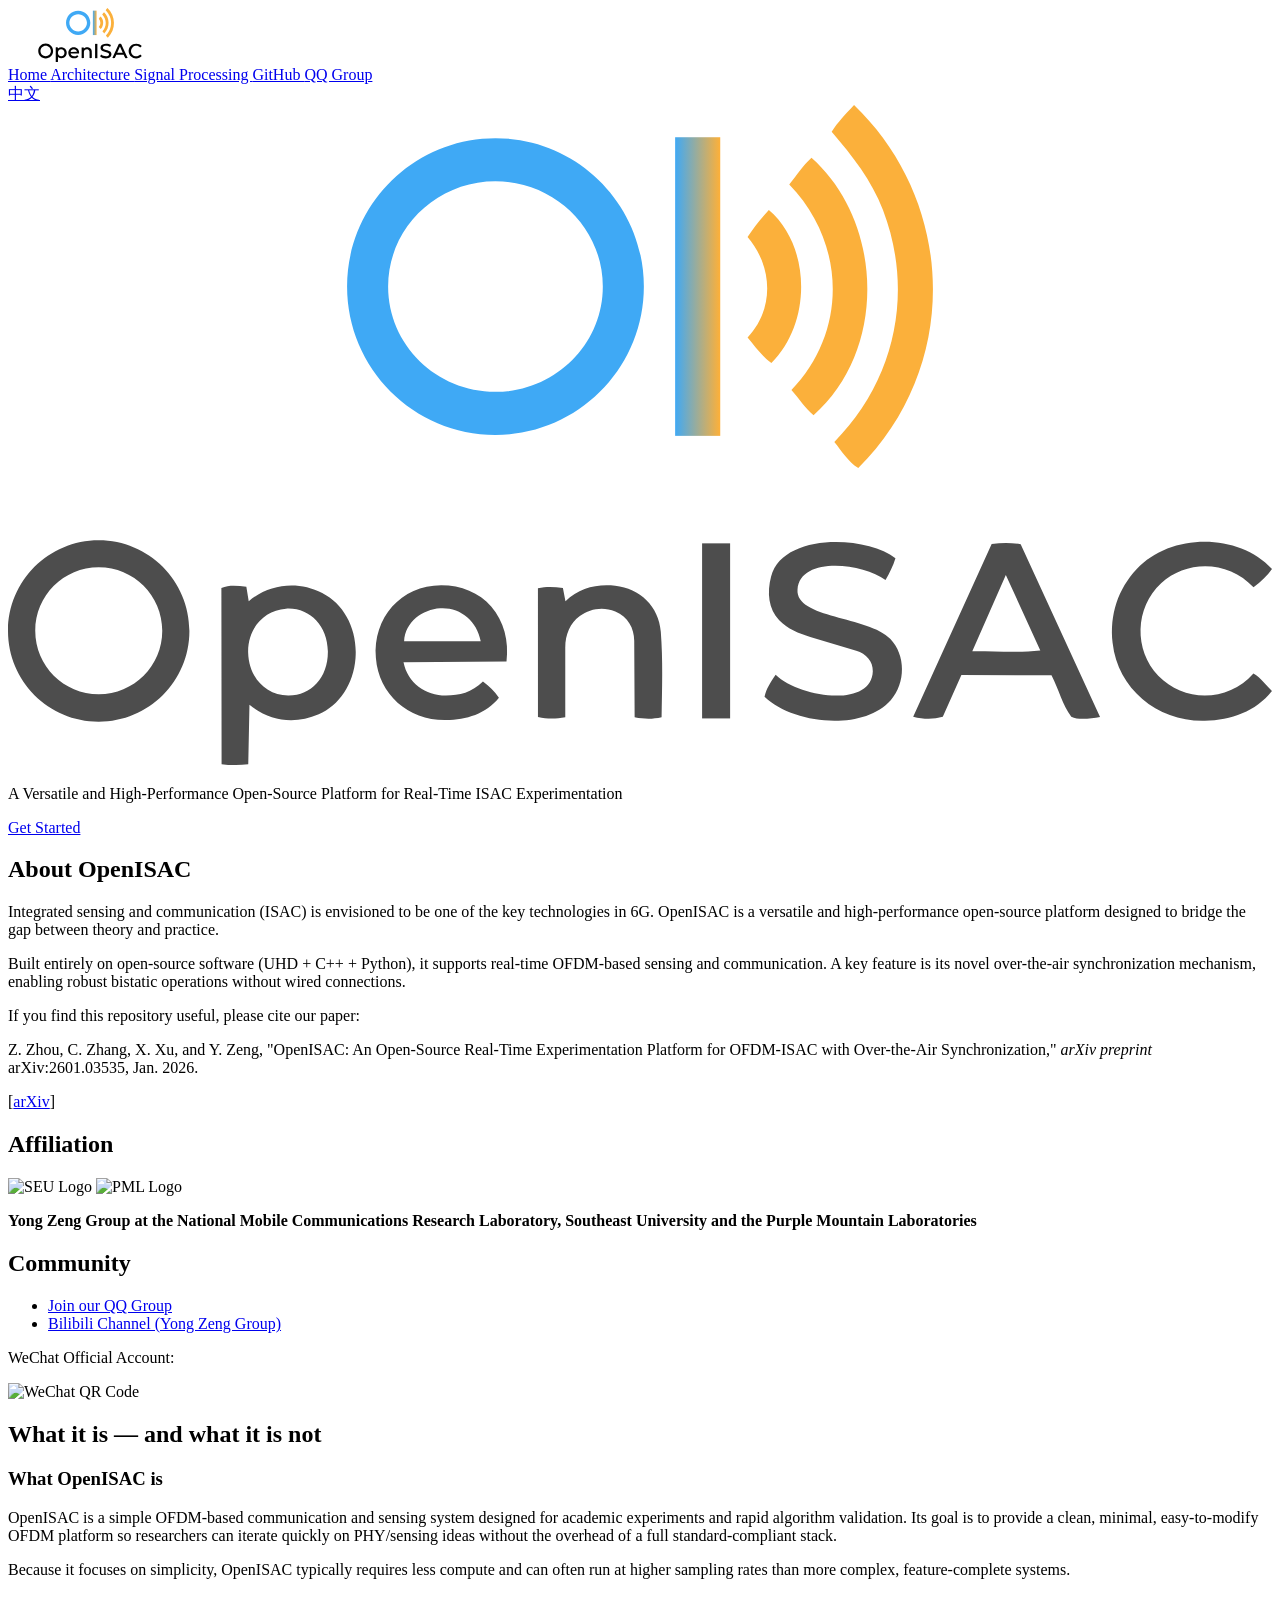
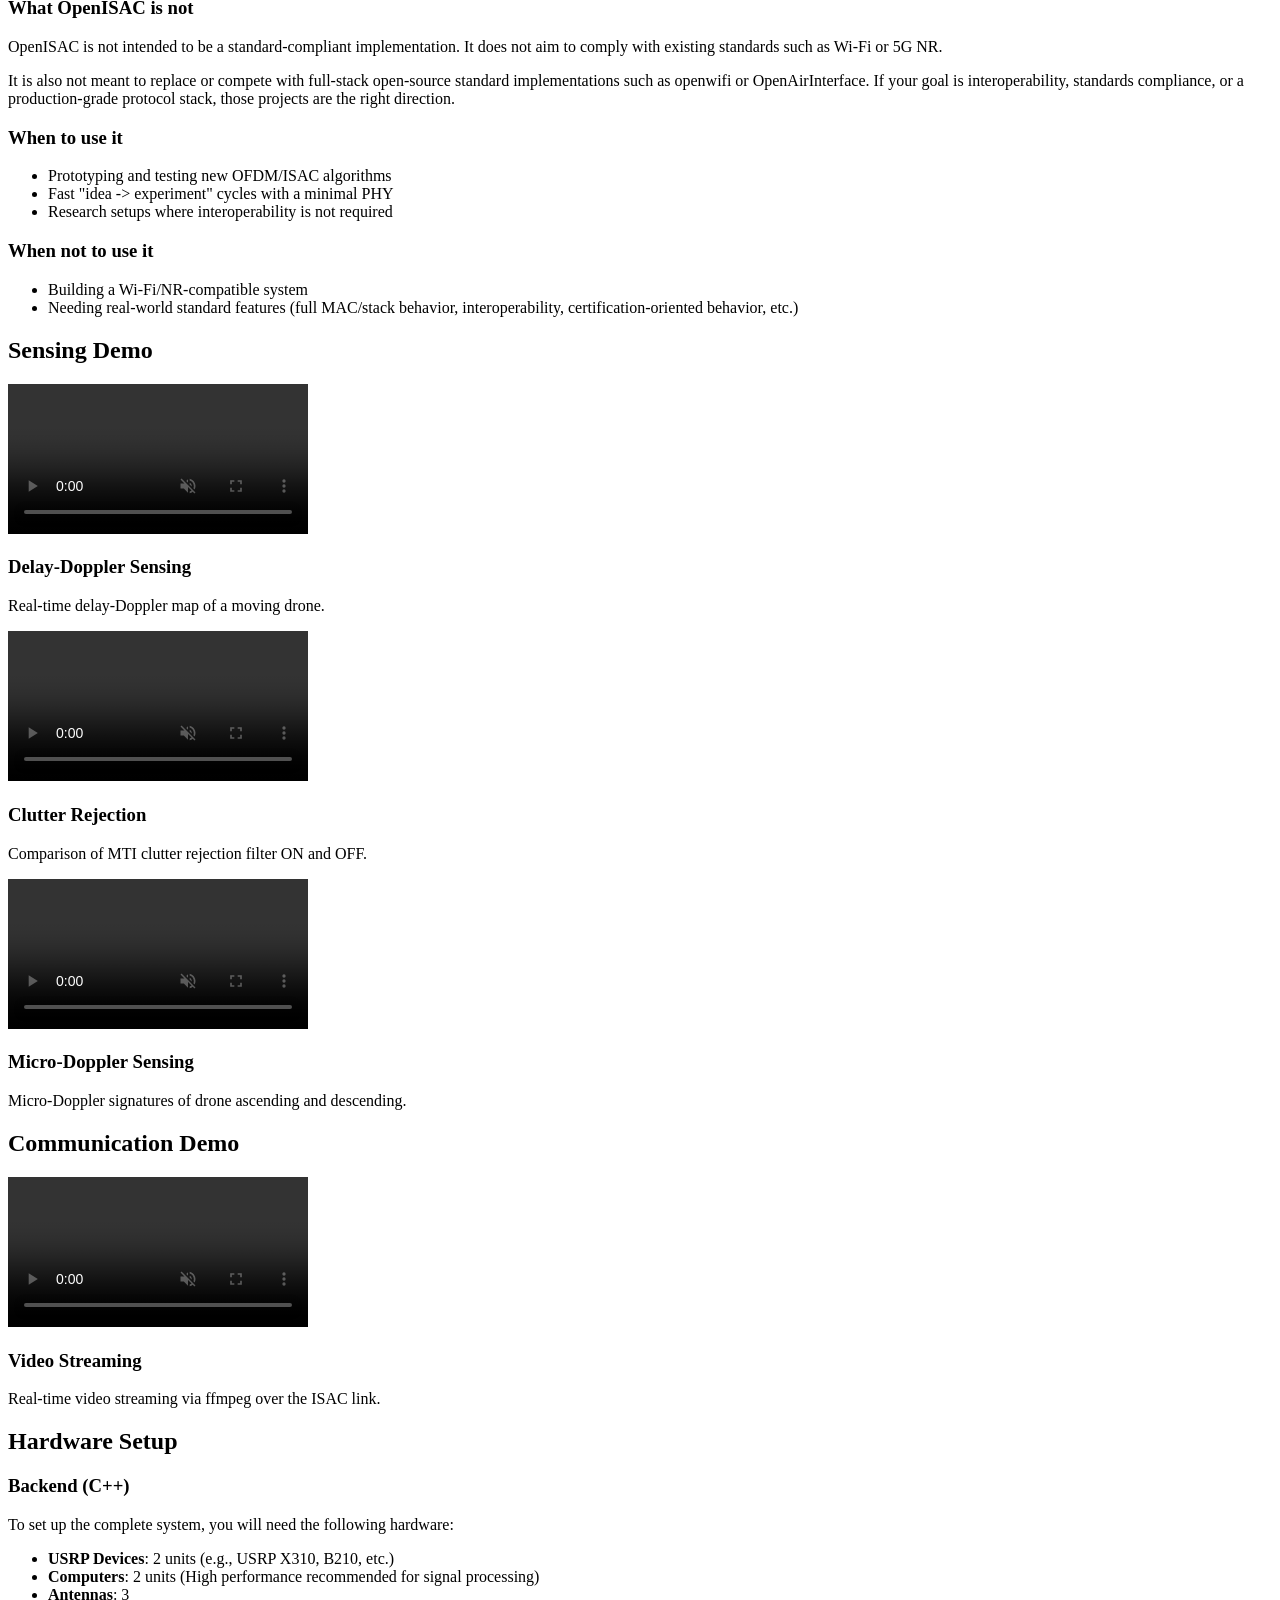
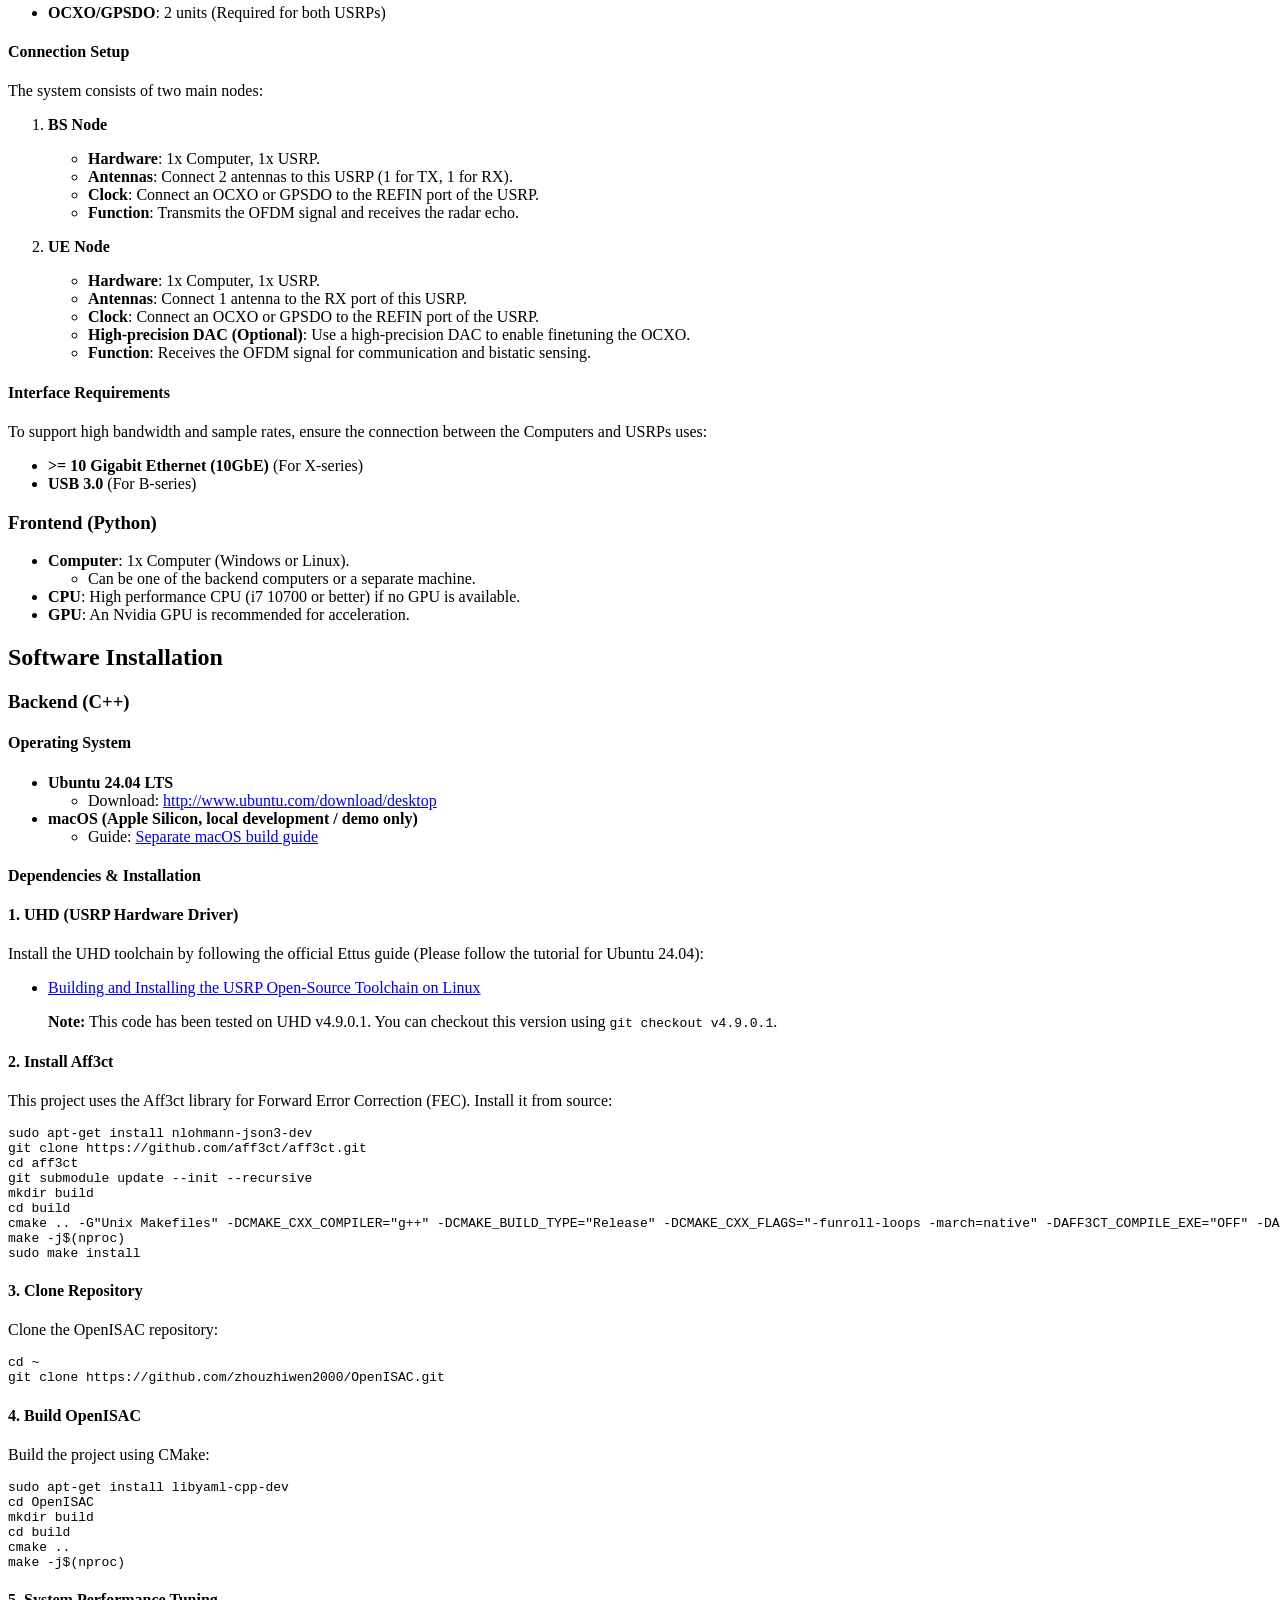
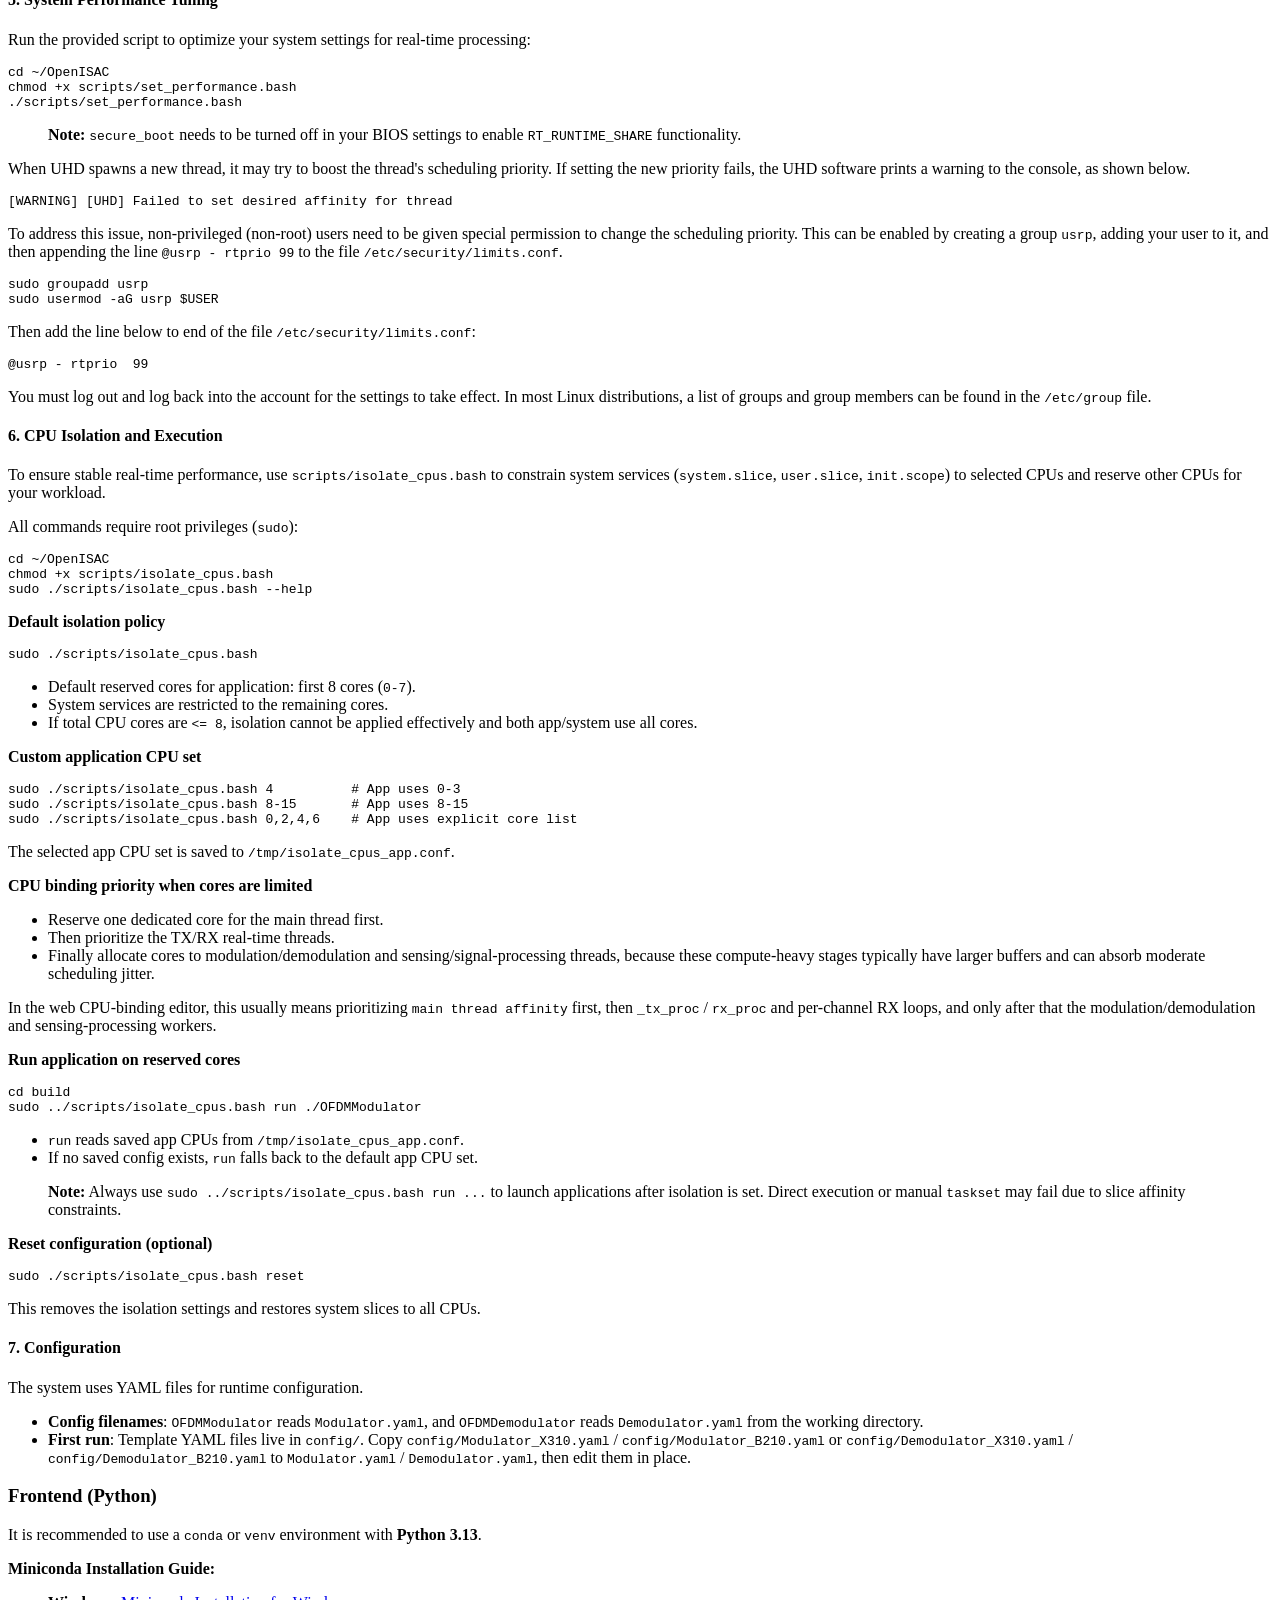
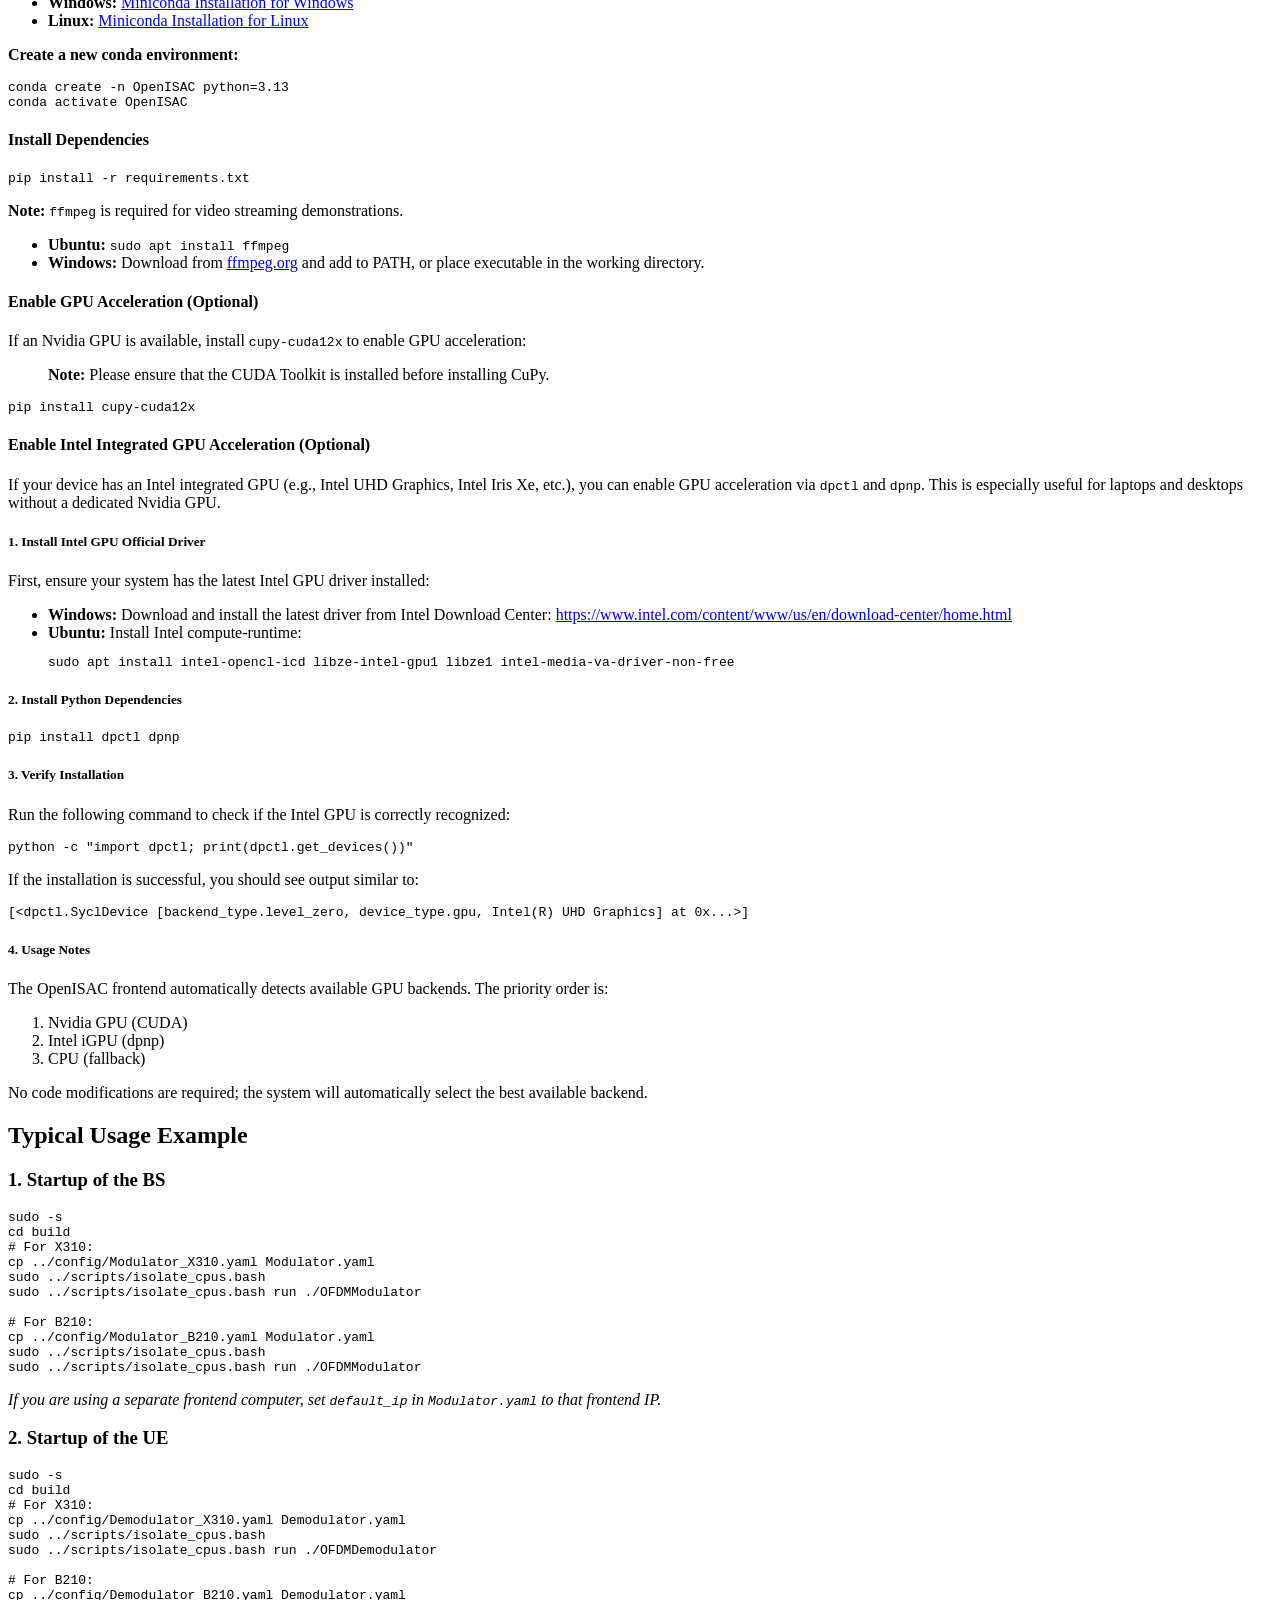
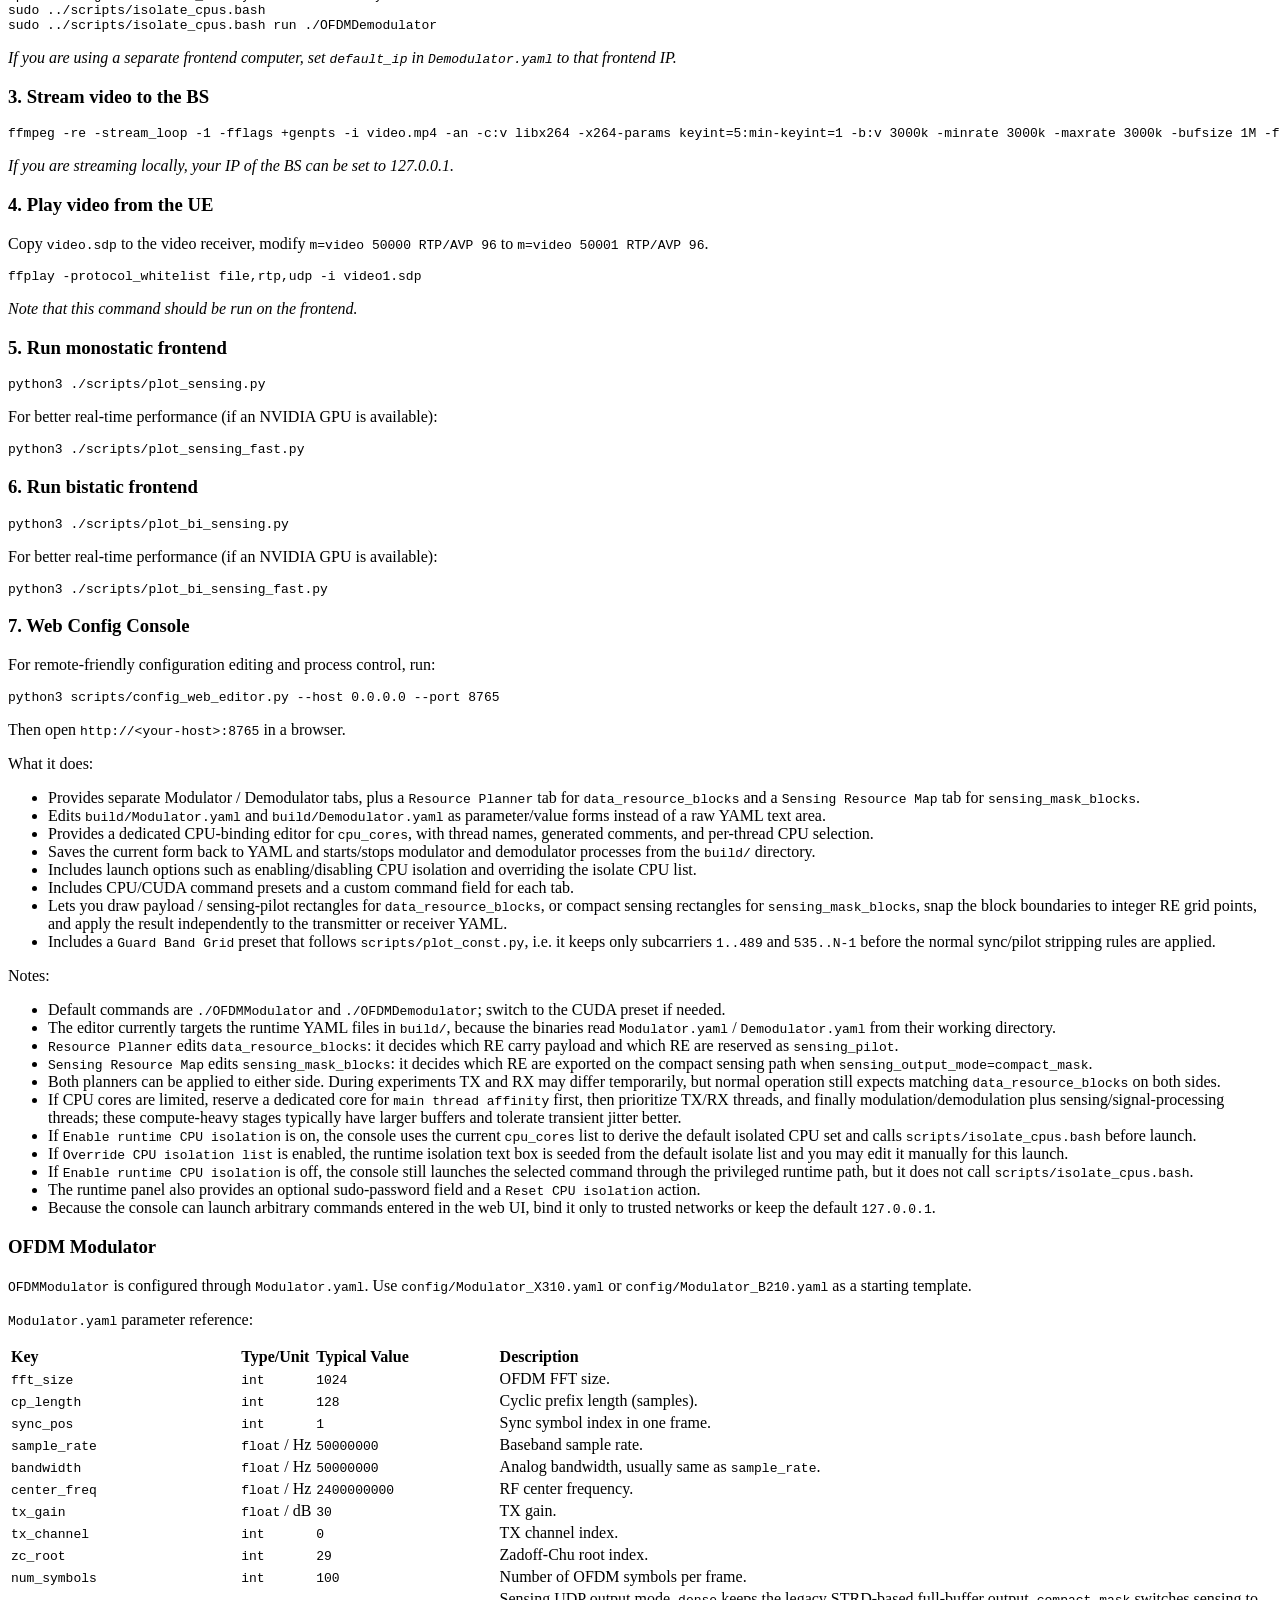
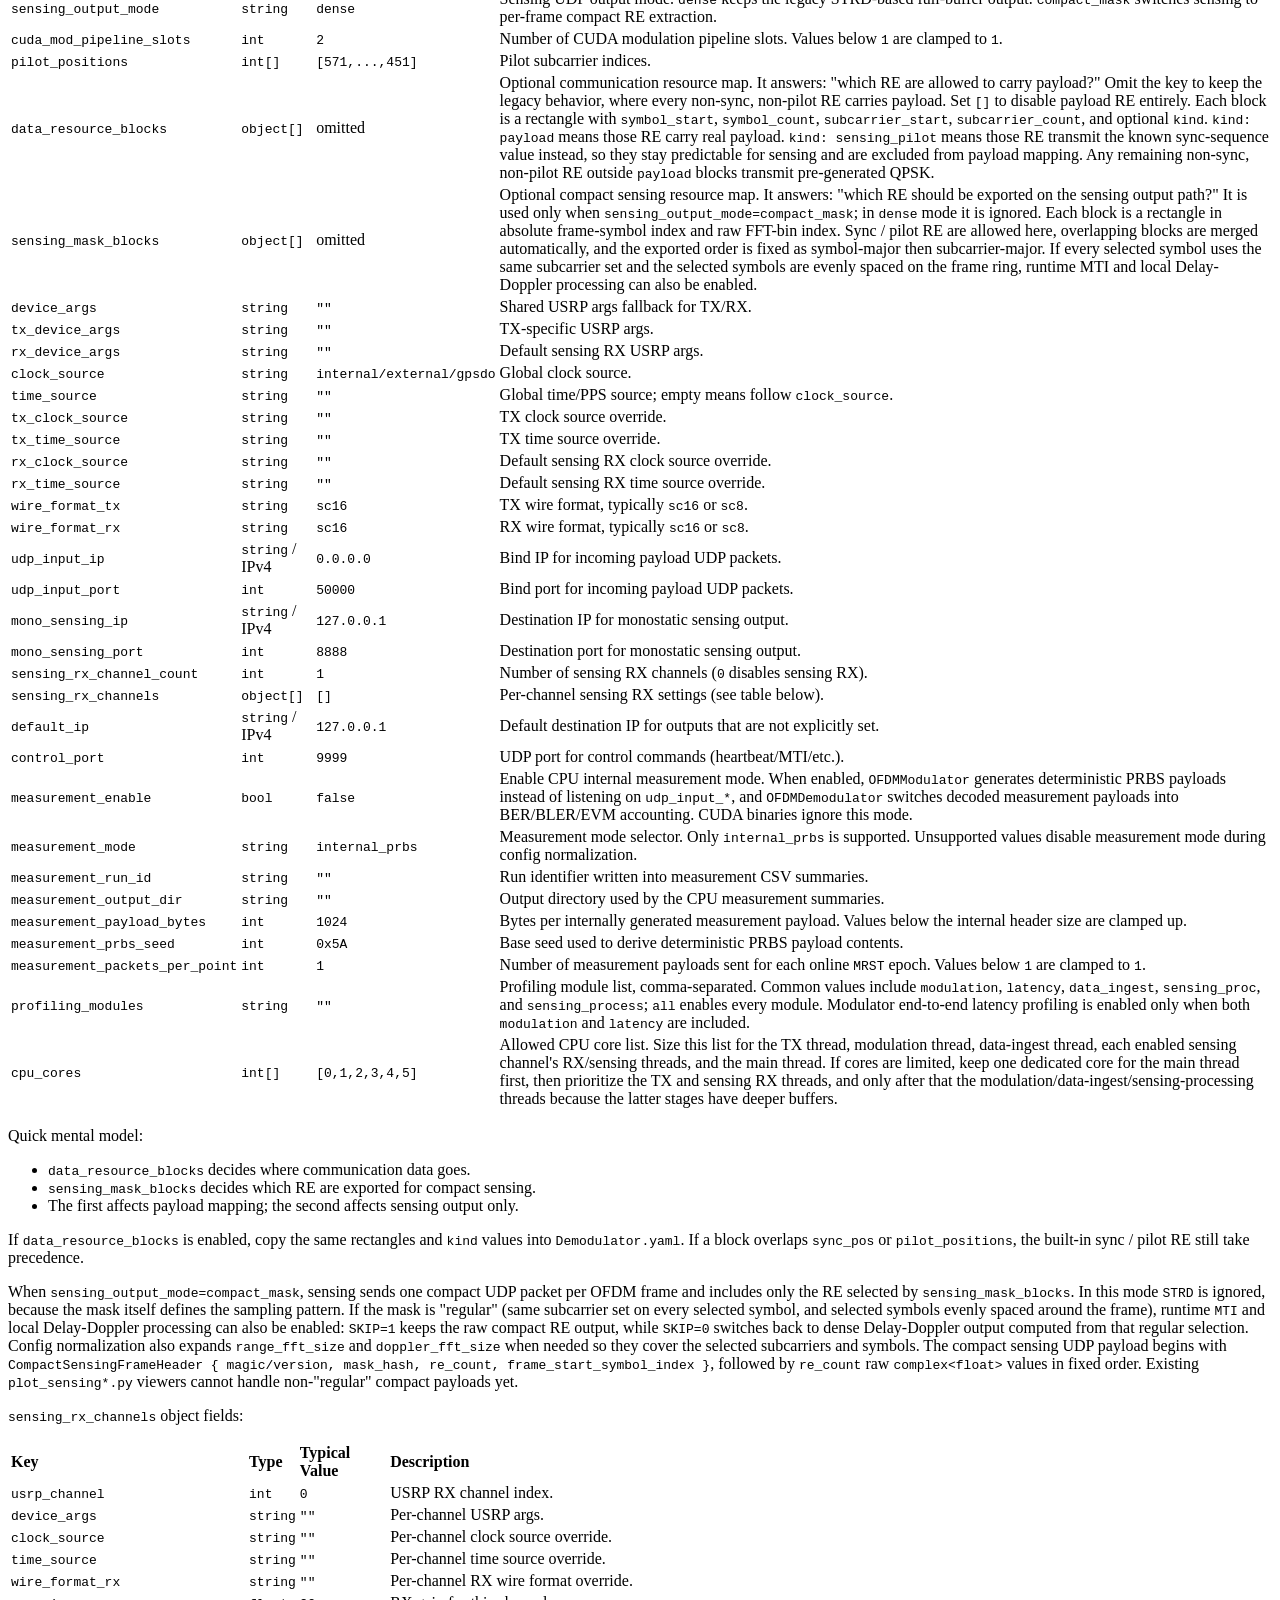
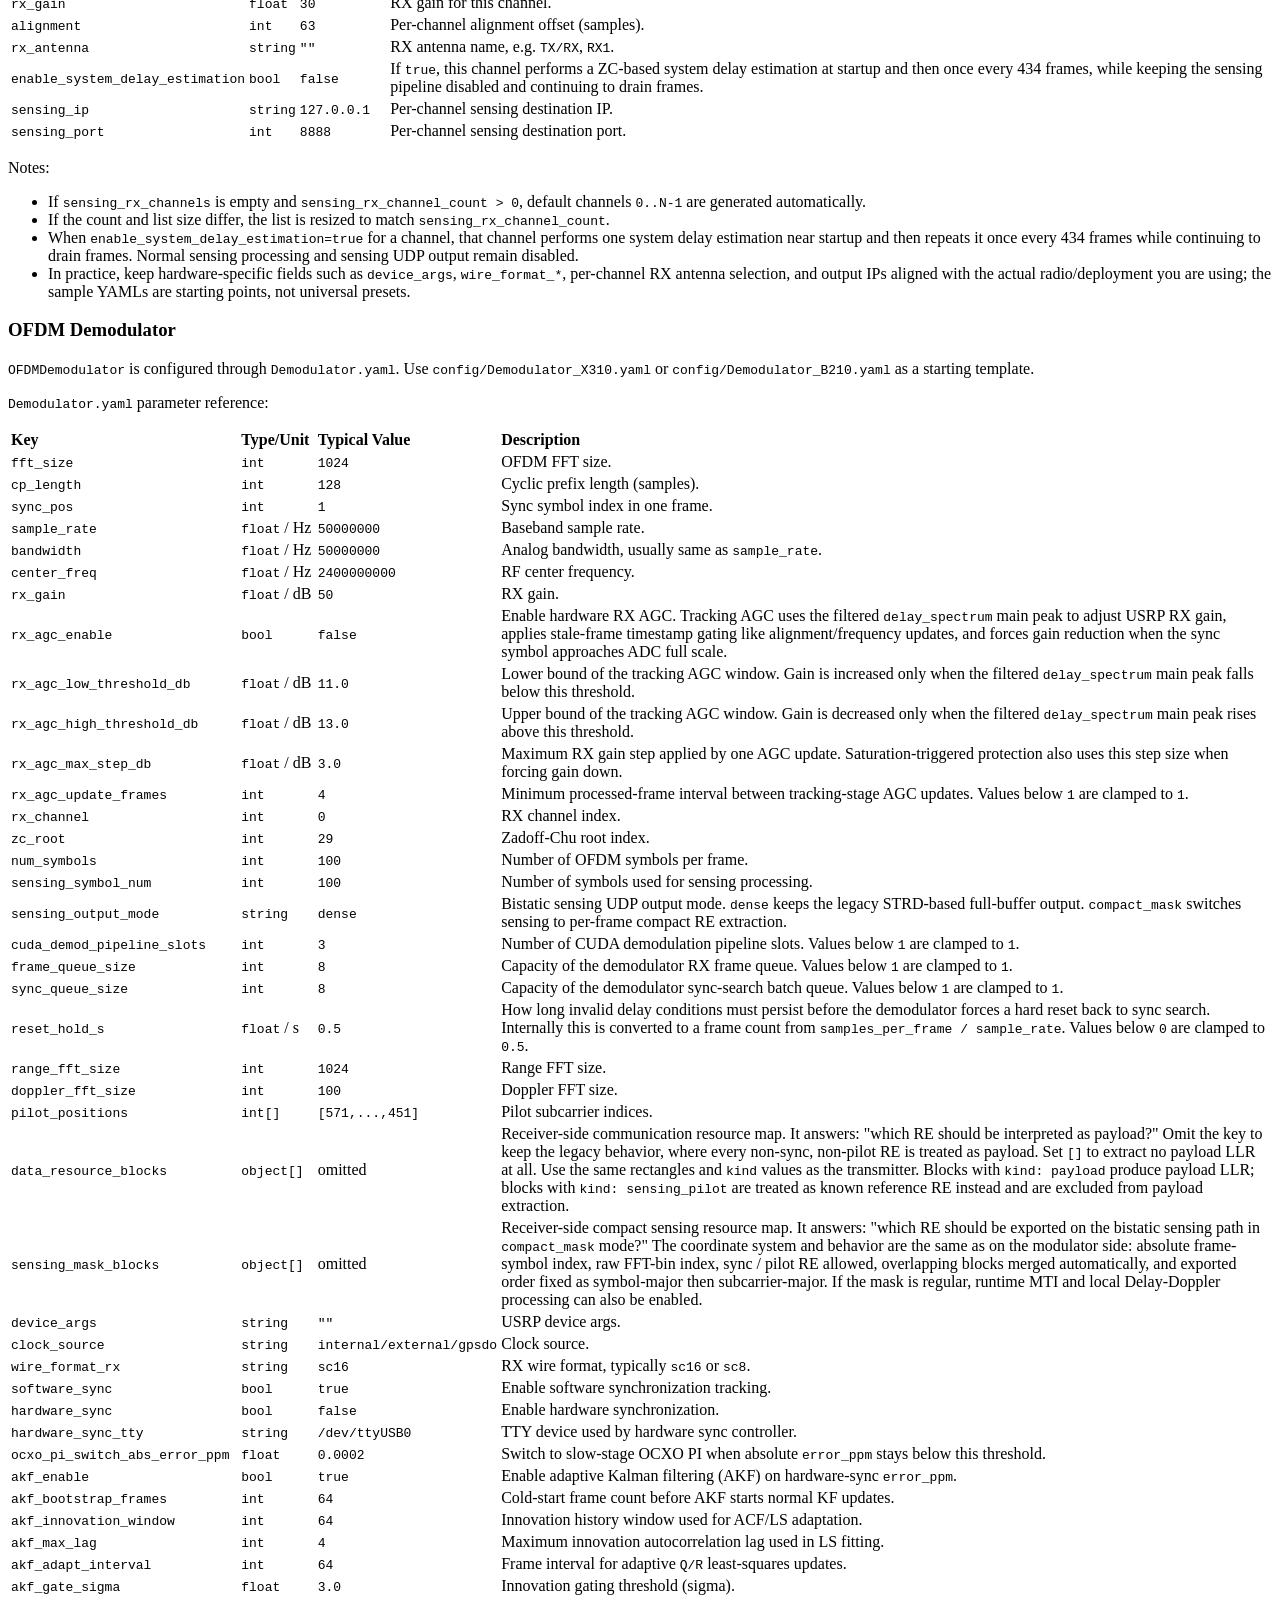
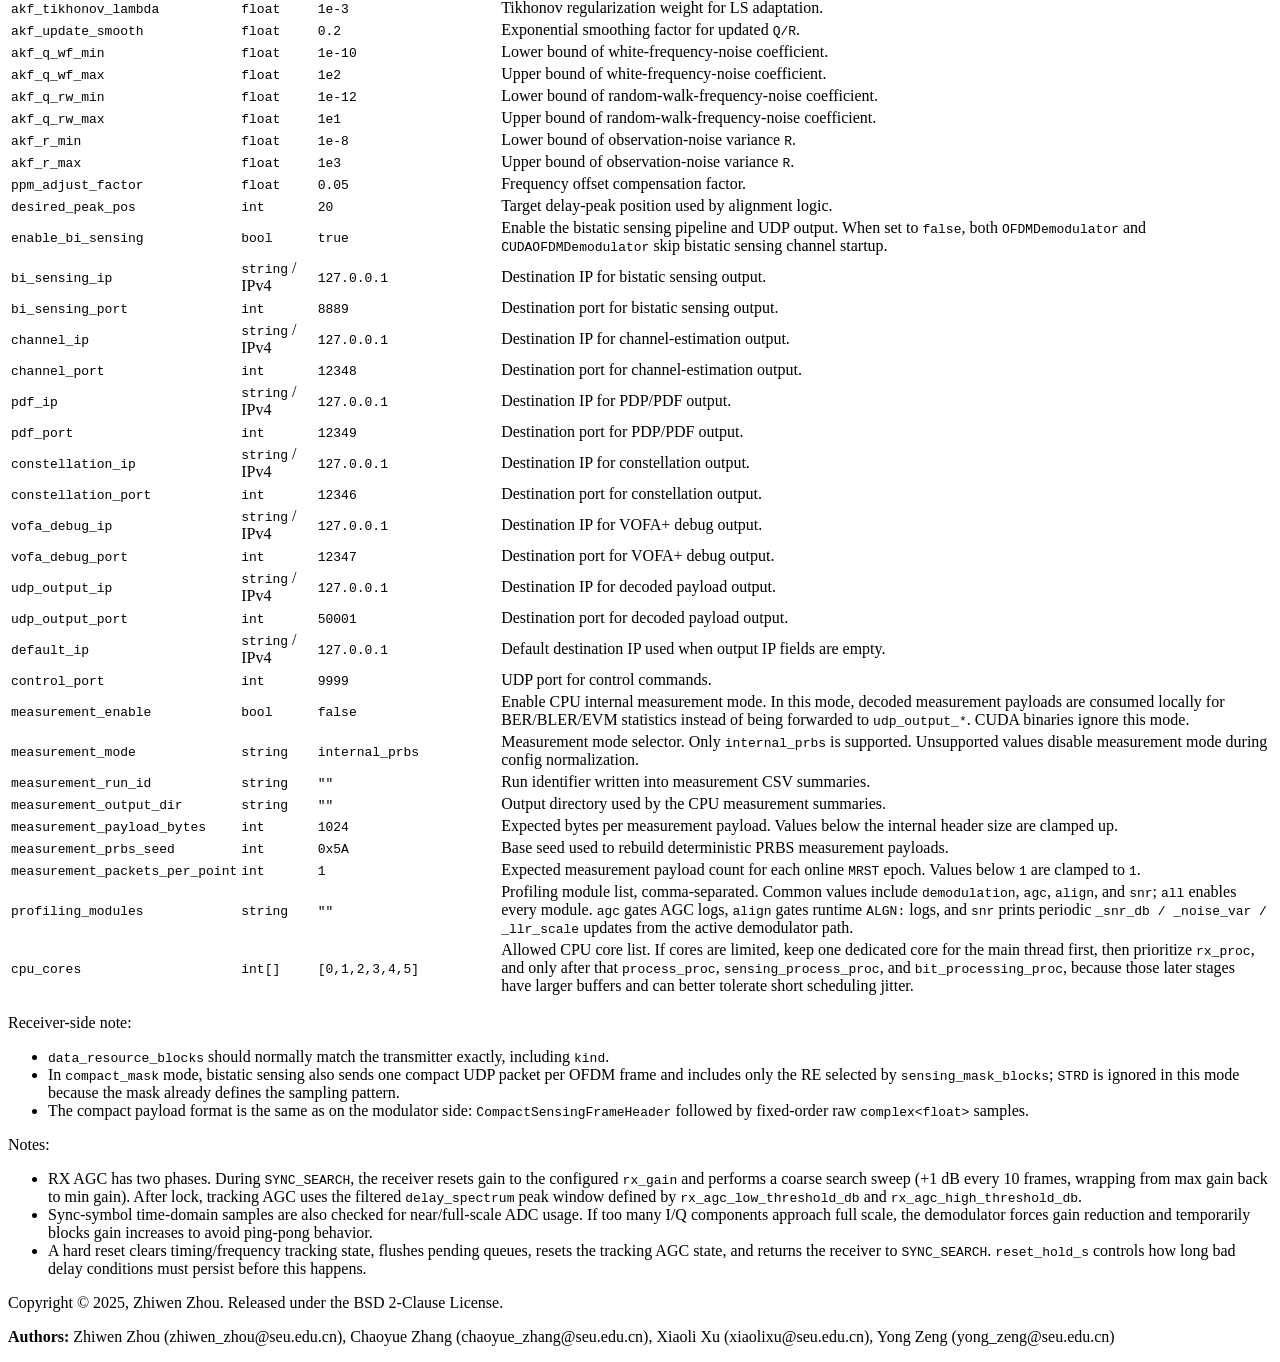
==== commit e873ab4b: "docs: merge compact-mask sensing note in en docs" ====
--- a/docs/index.html
+++ b/docs/index.html
@@ -1151,8 +1151,7 @@
 <p>Receiver-side note:</p>
 <ul>
 <li><code>data_resource_blocks</code> should normally match the transmitter exactly, including <code>kind</code>.</li>
-<li>In <code>compact_mask</code> mode, bistatic sensing also sends one compact UDP packet per OFDM frame and includes only the RE selected by <code>sensing_mask_blocks</code>.</li>
-<li><code>STRD</code> is ignored in this mode because the mask already defines the sampling pattern.</li>
+<li>In <code>compact_mask</code> mode, bistatic sensing also sends one compact UDP packet per OFDM frame and includes only the RE selected by <code>sensing_mask_blocks</code>; <code>STRD</code> is ignored in this mode because the mask already defines the sampling pattern.</li>
 <li>The compact payload format is the same as on the modulator side: <code>CompactSensingFrameHeader</code> followed by fixed-order raw <code>complex&lt;float&gt;</code> samples.</li>
 </ul>
 <p>Notes:</p>
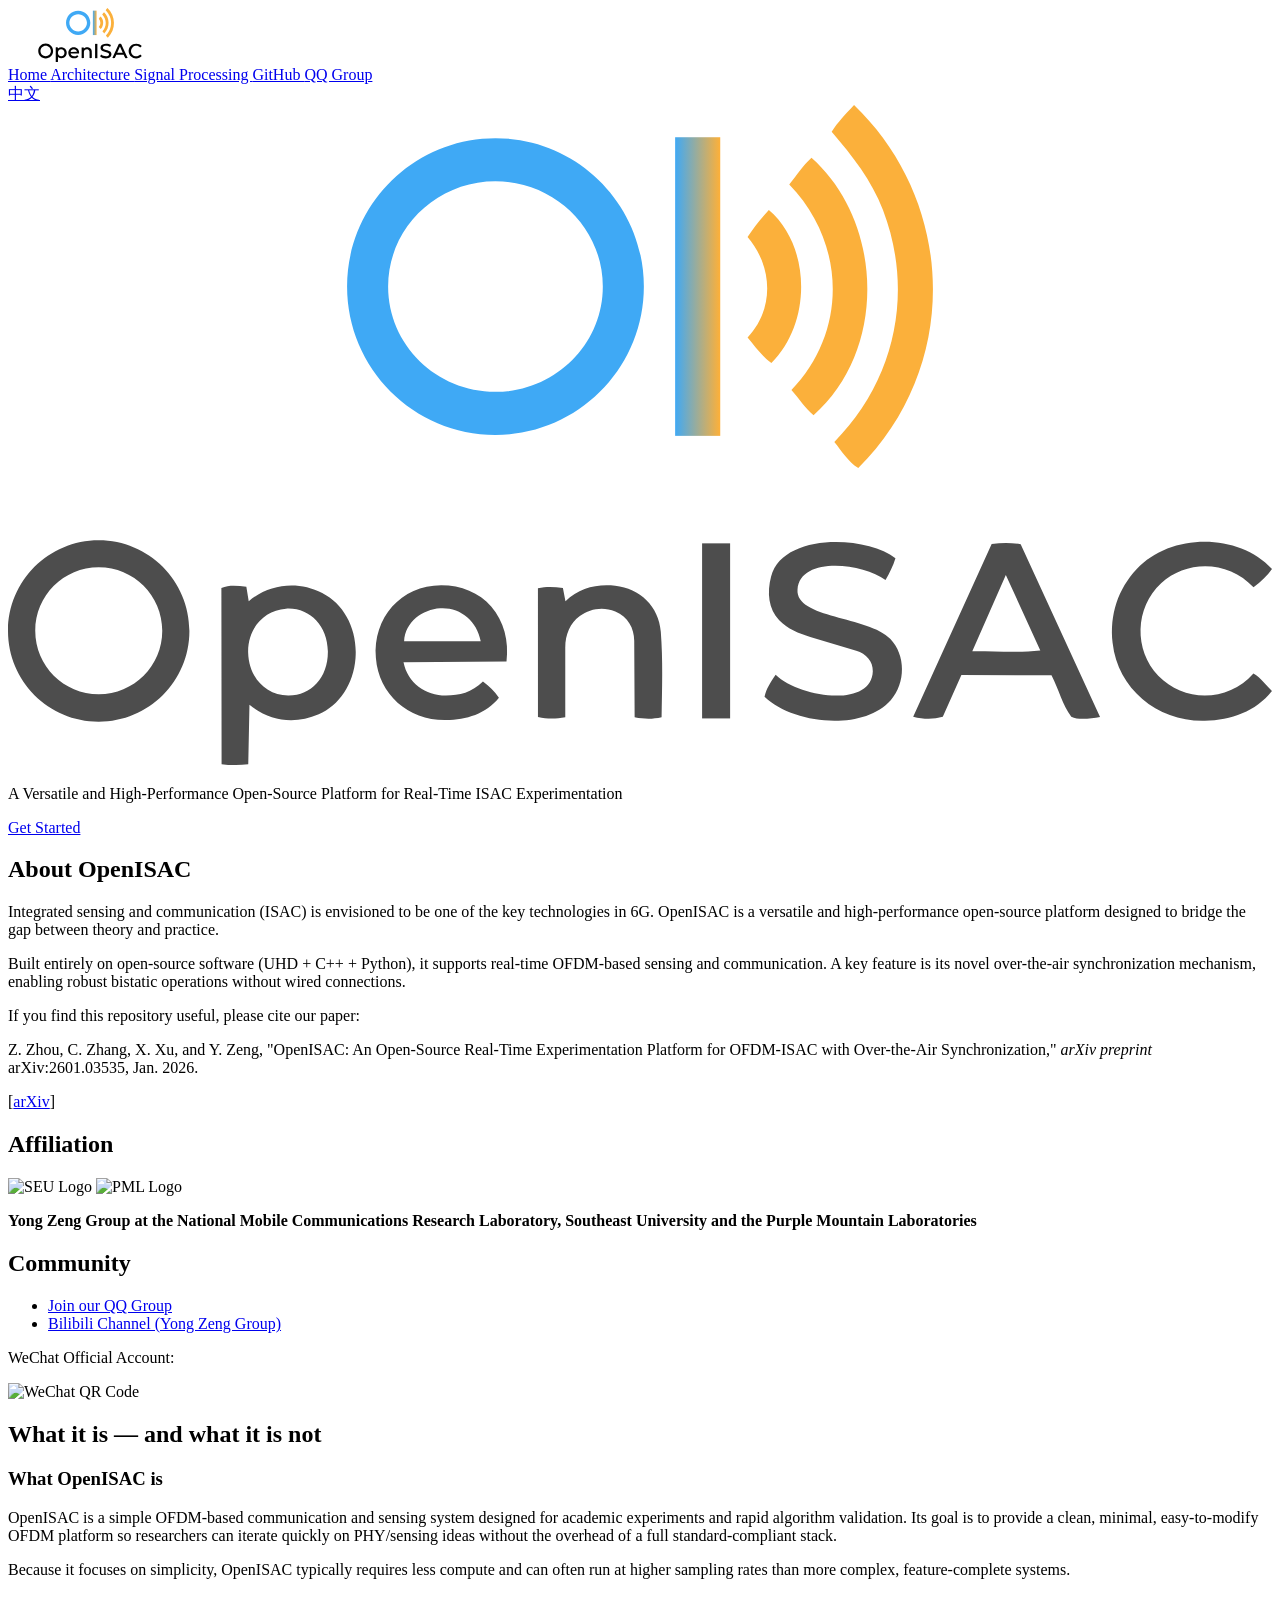
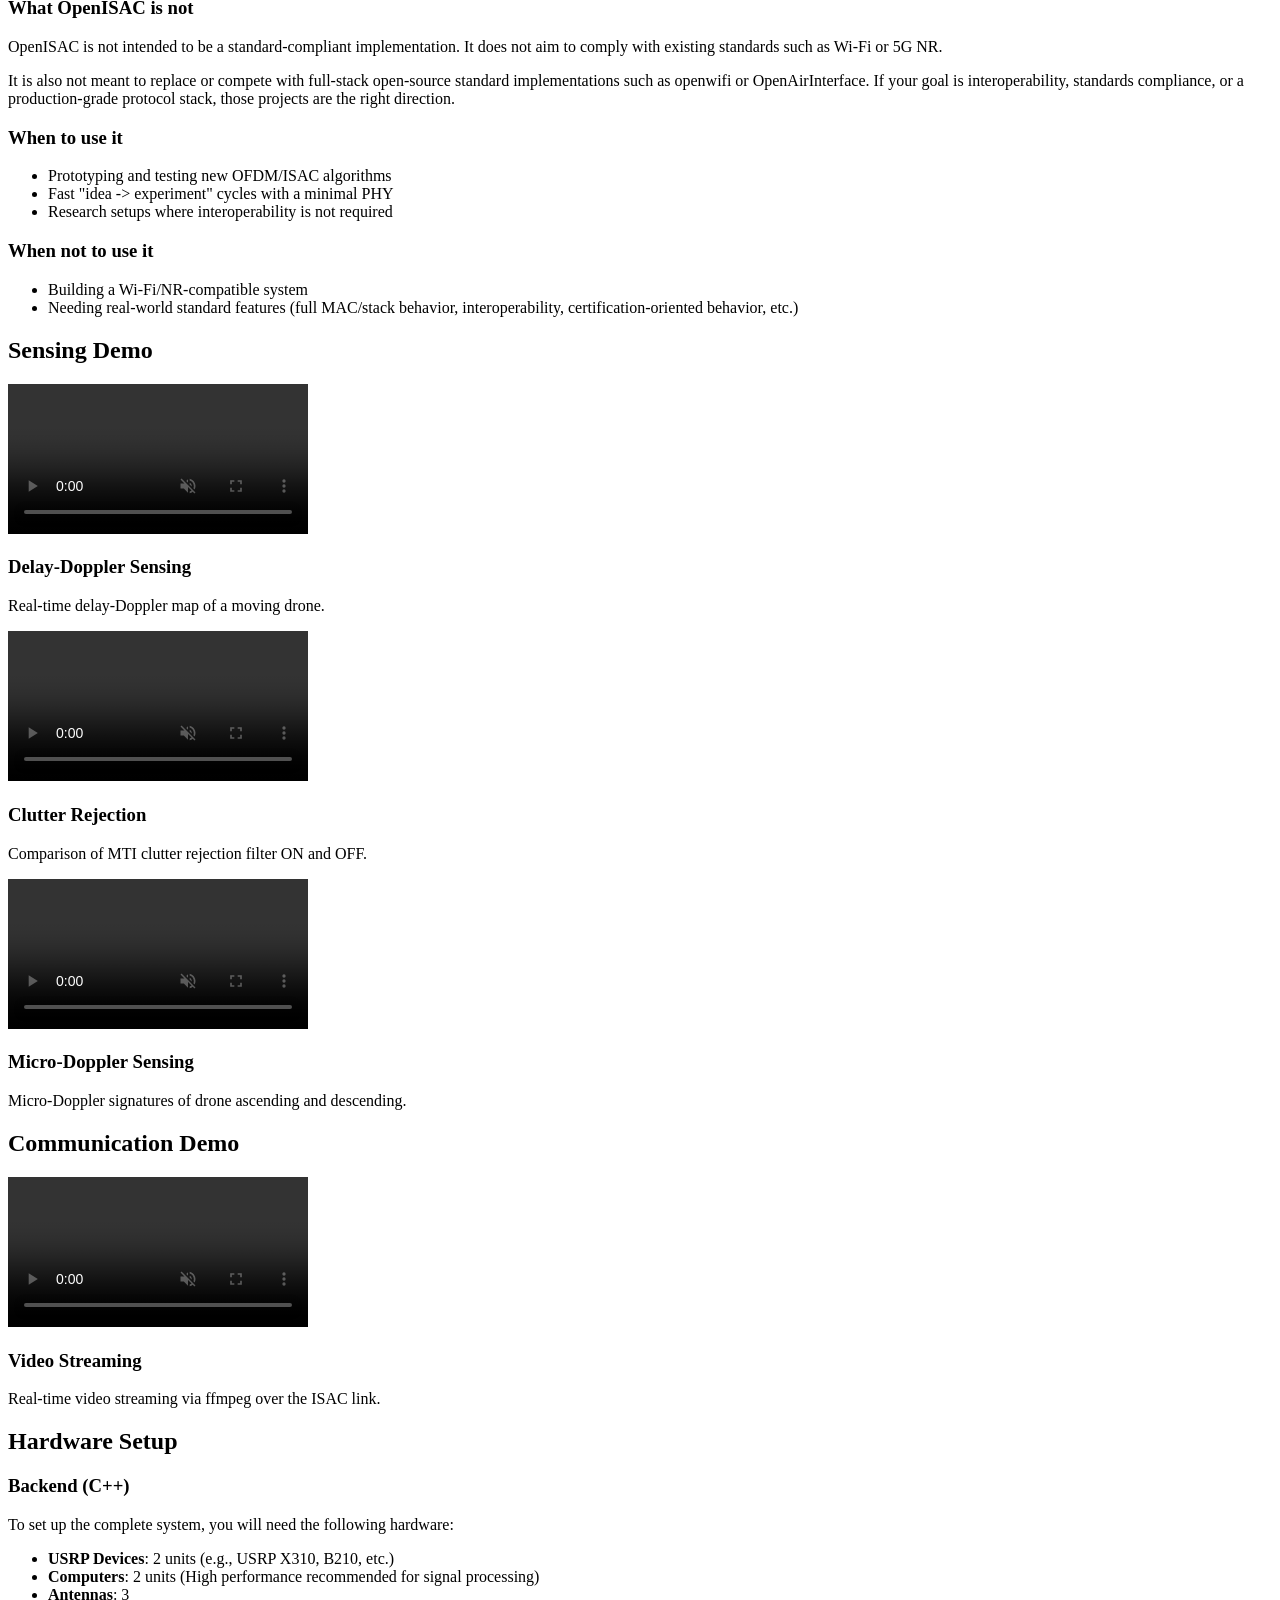
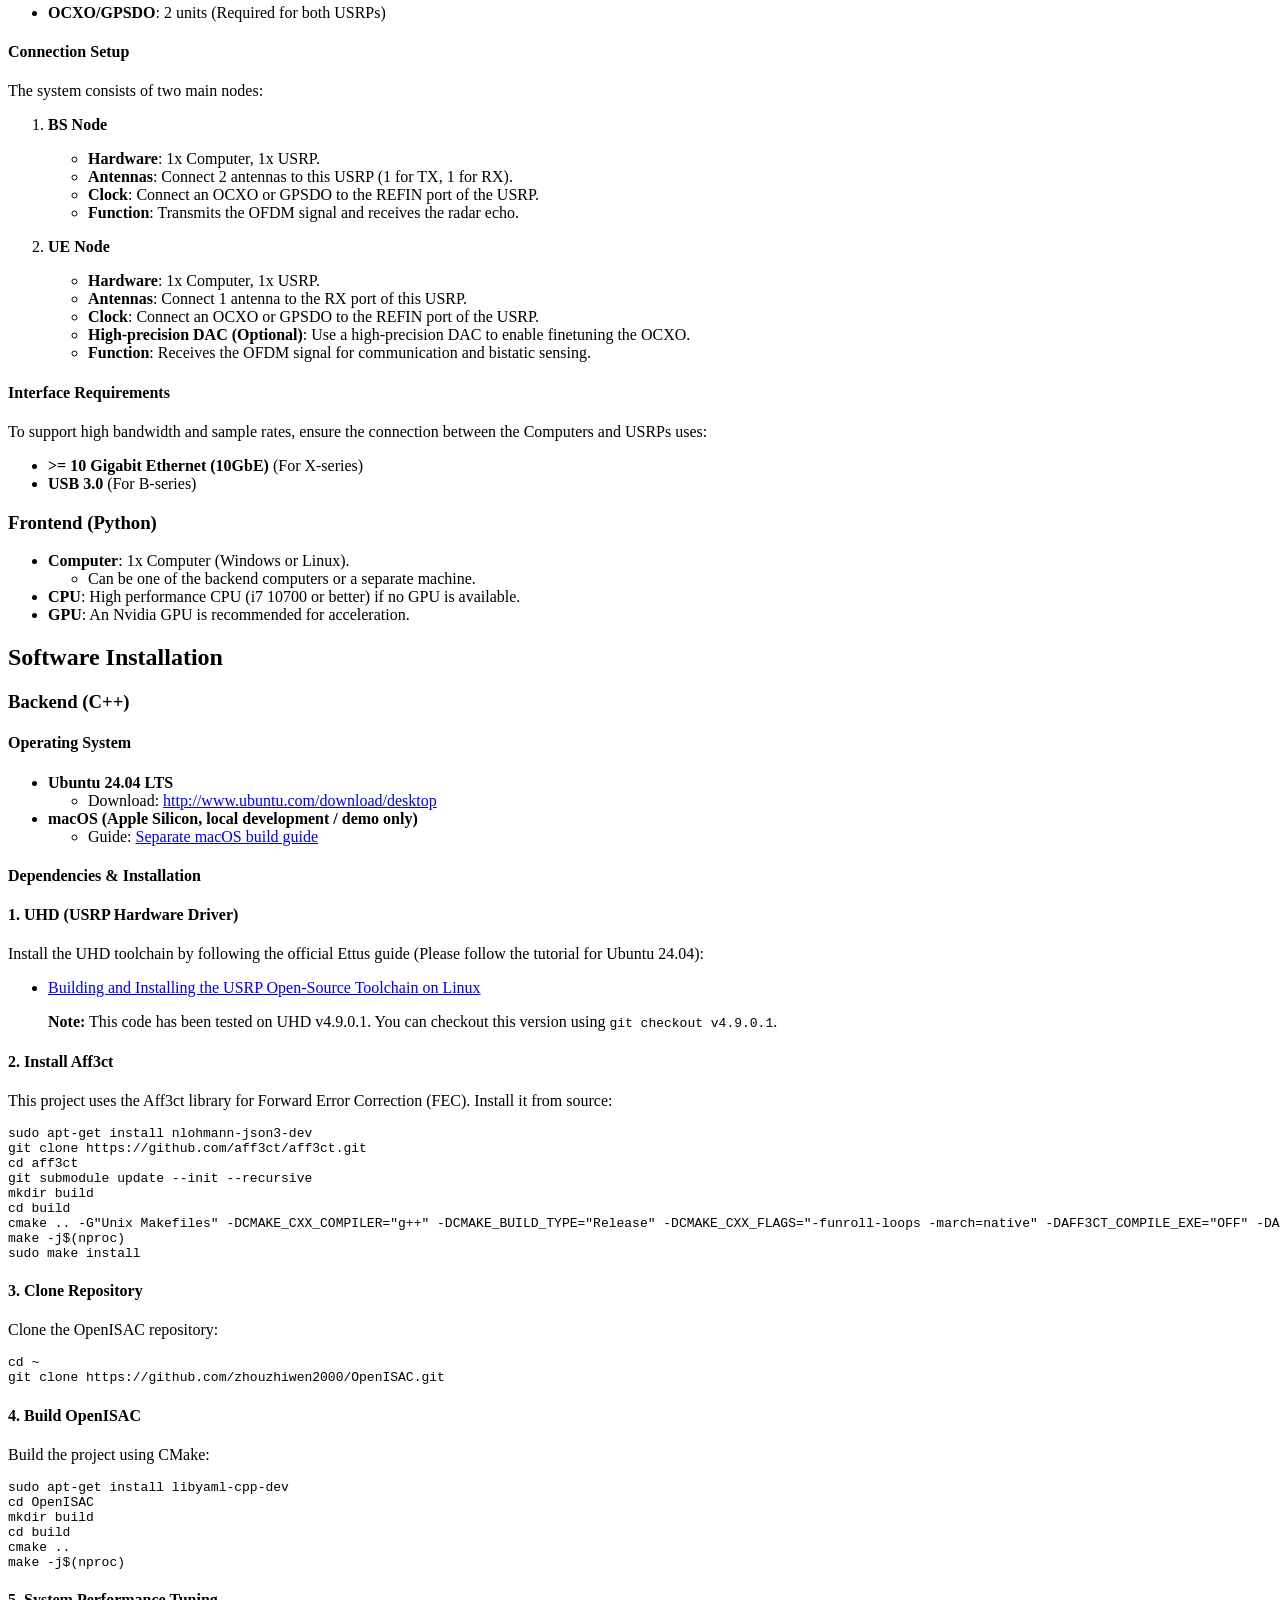
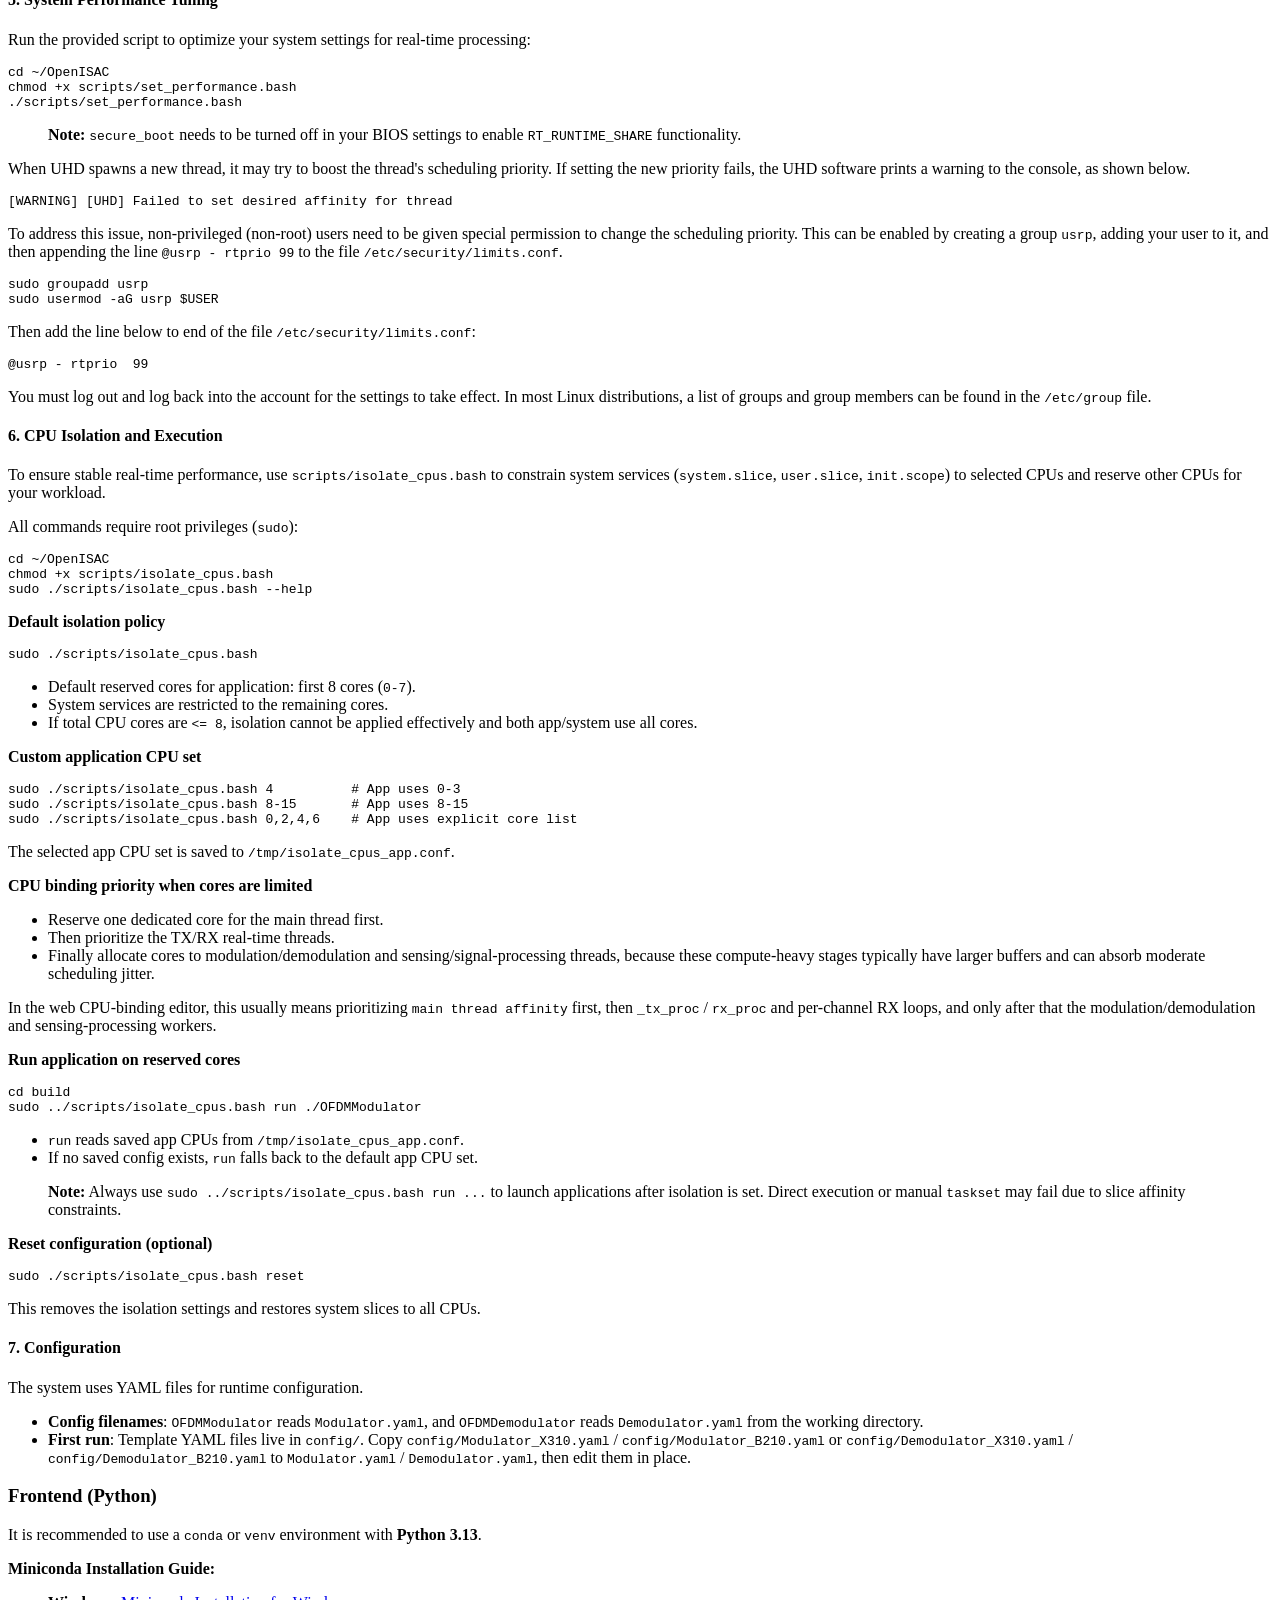
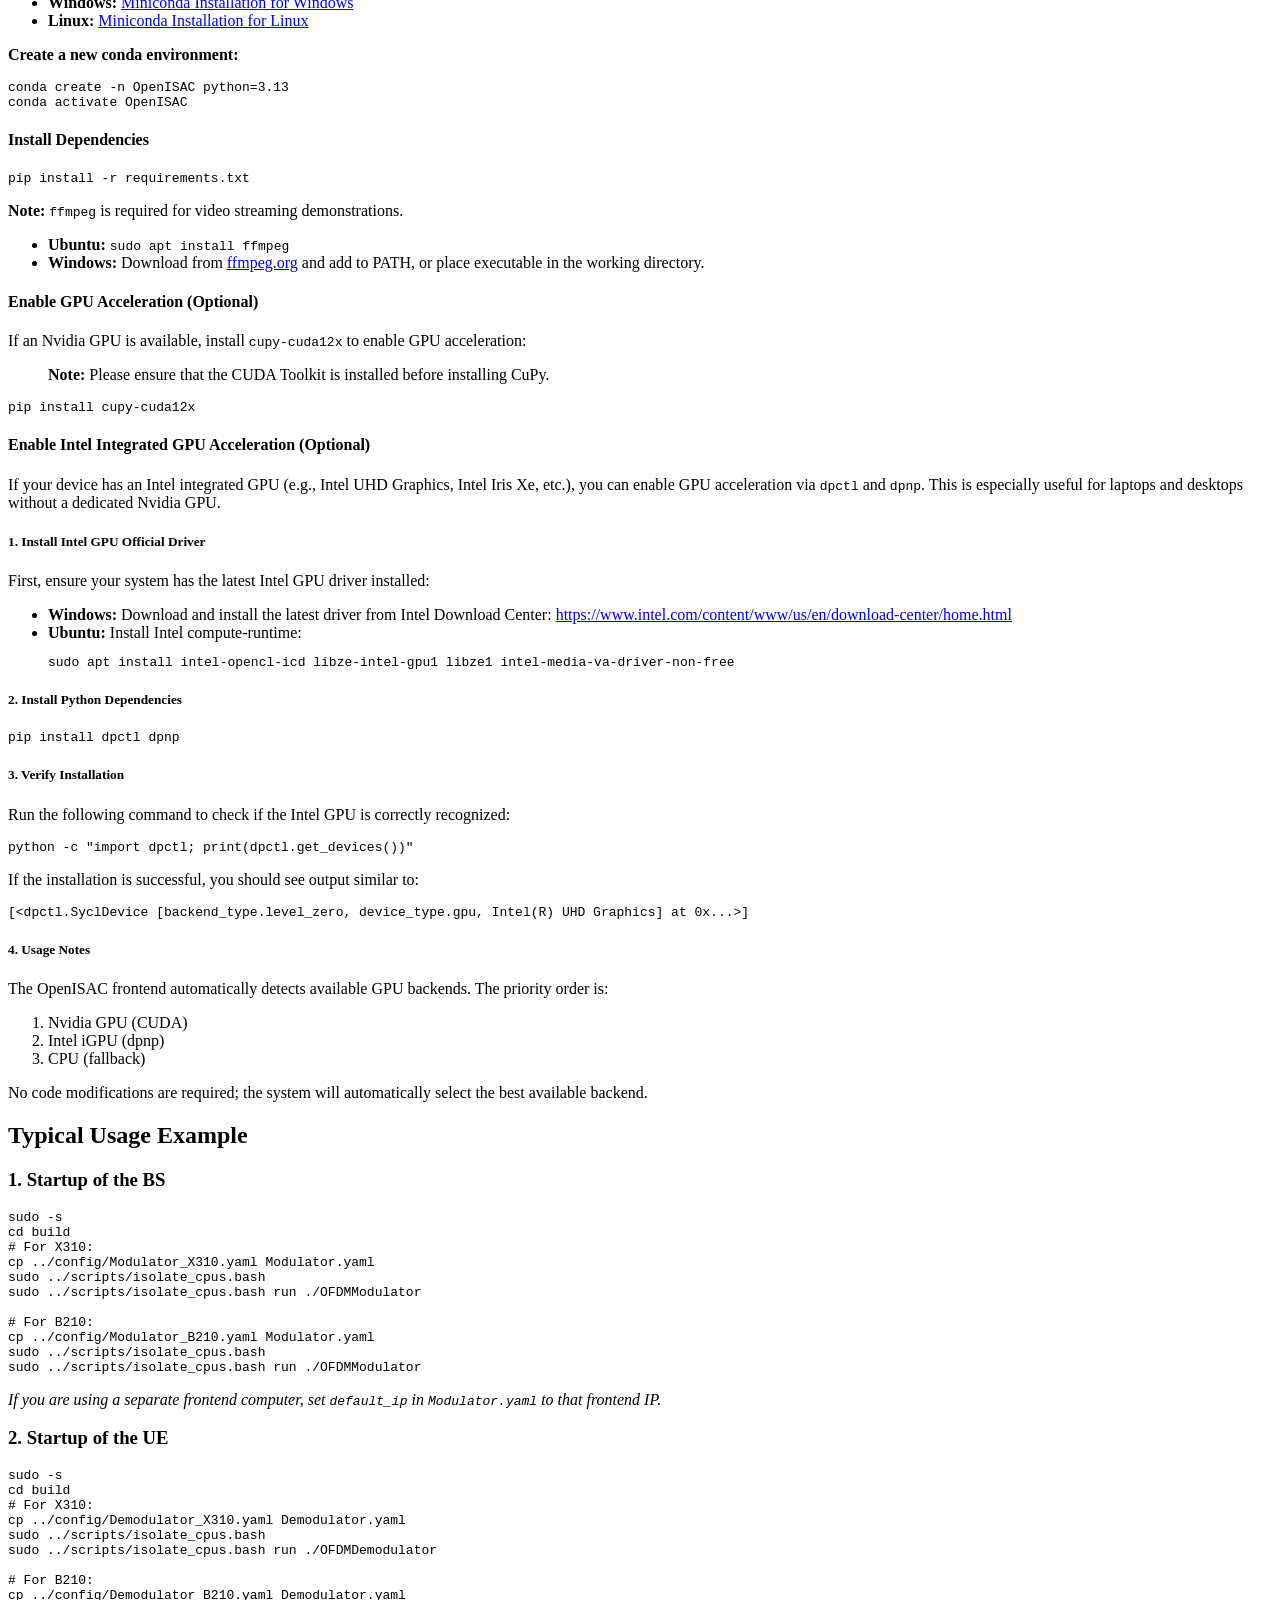
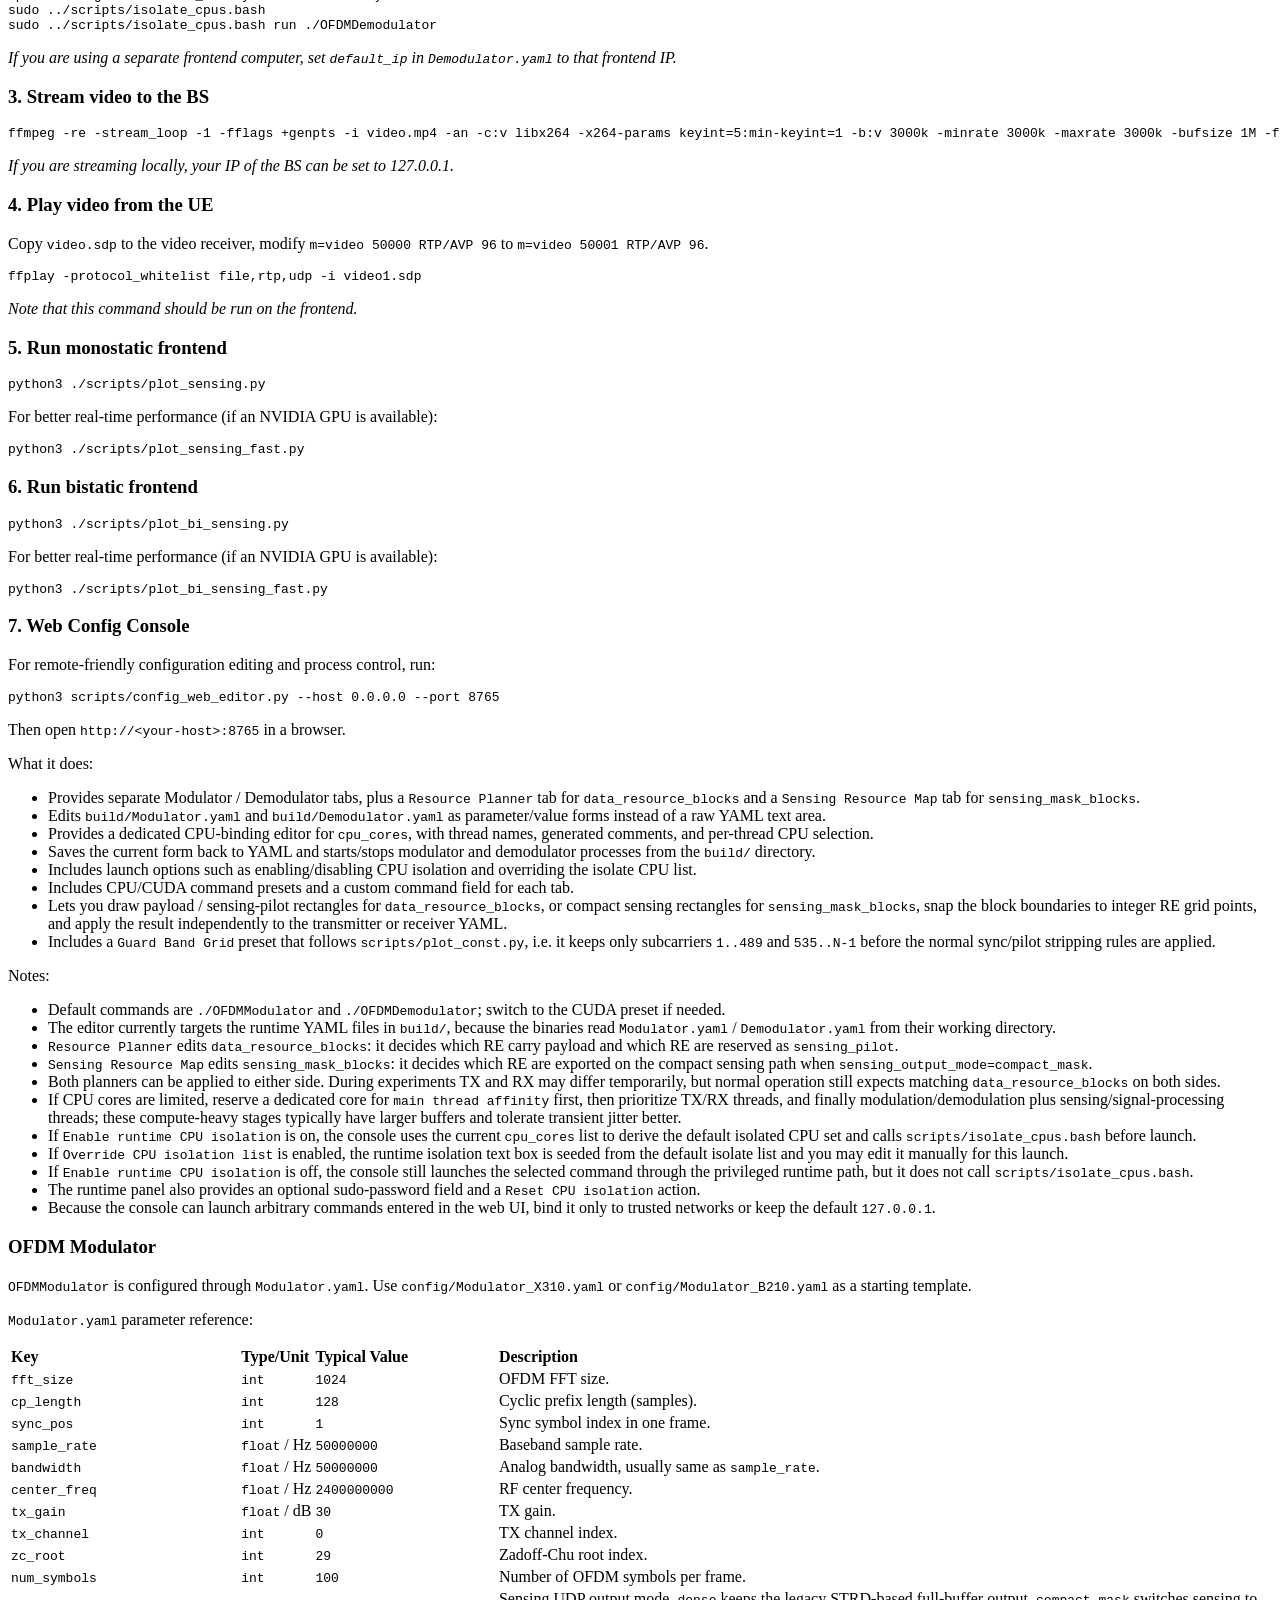
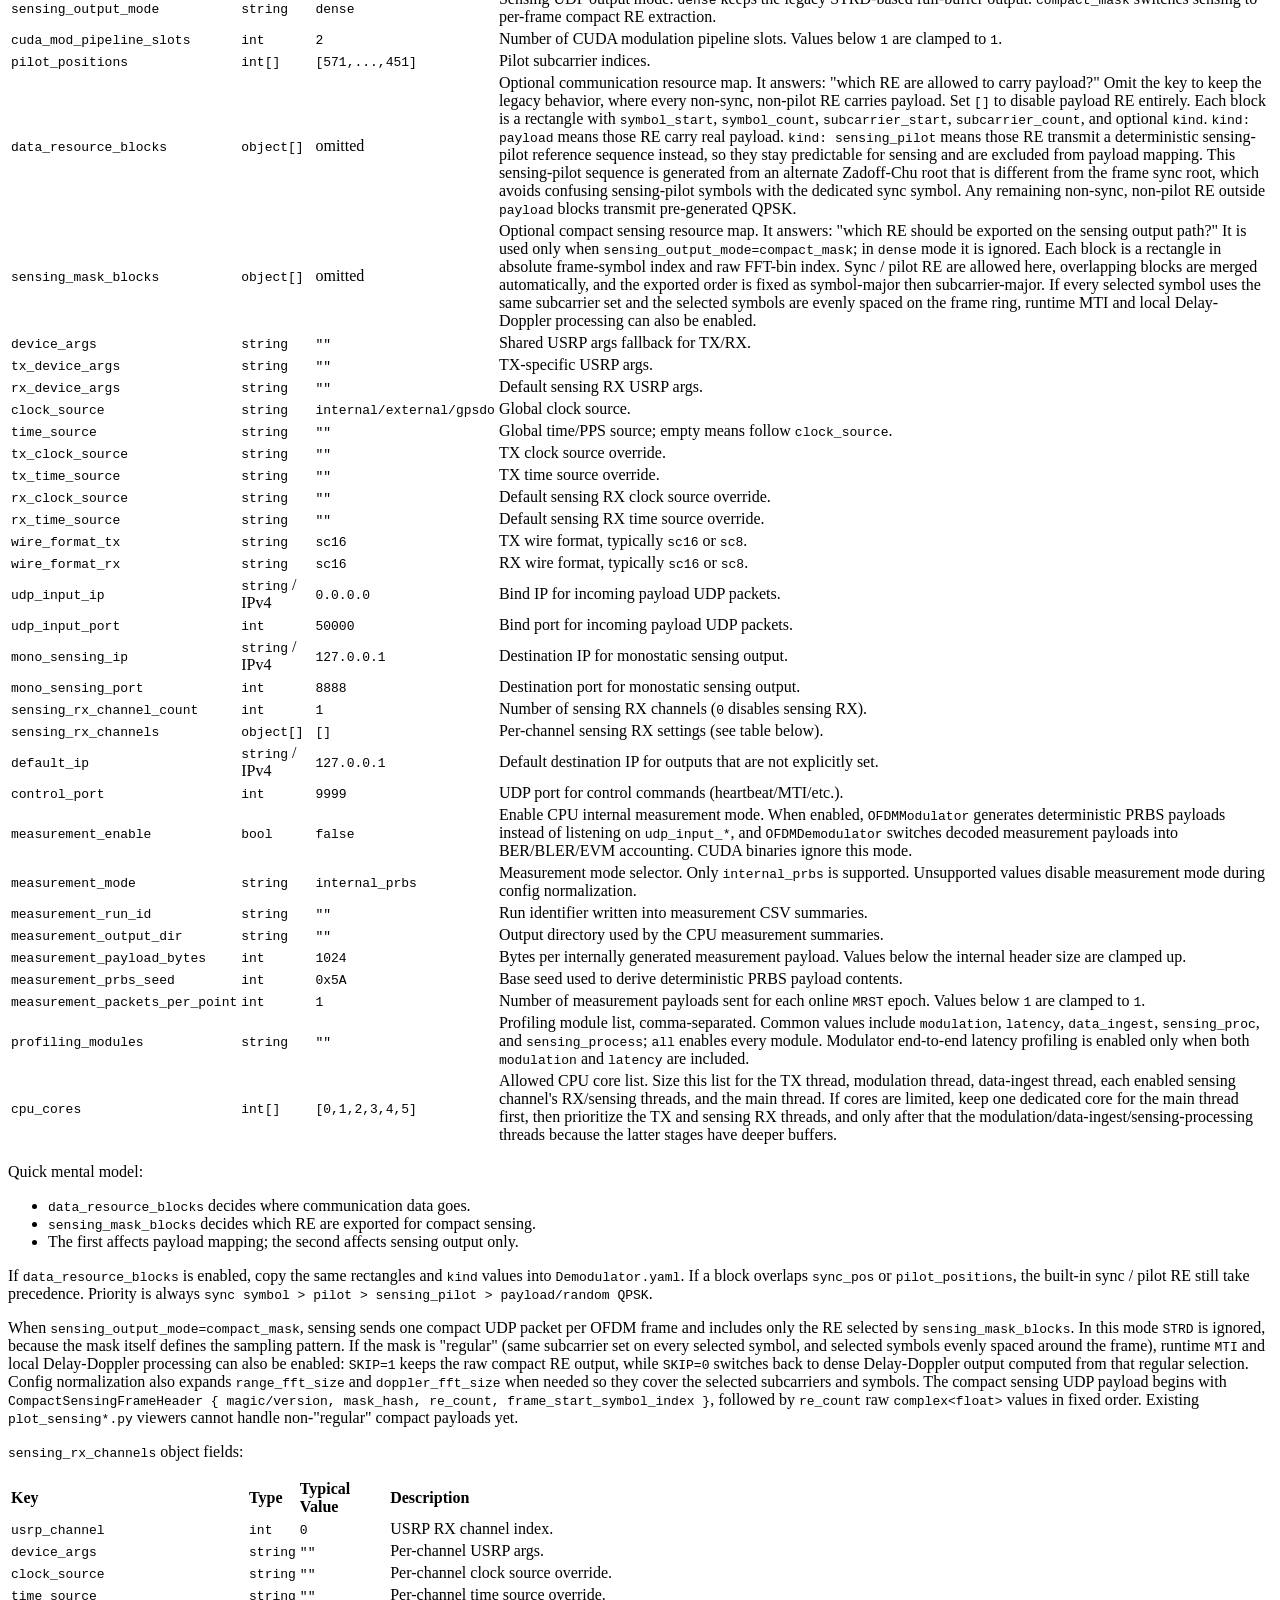
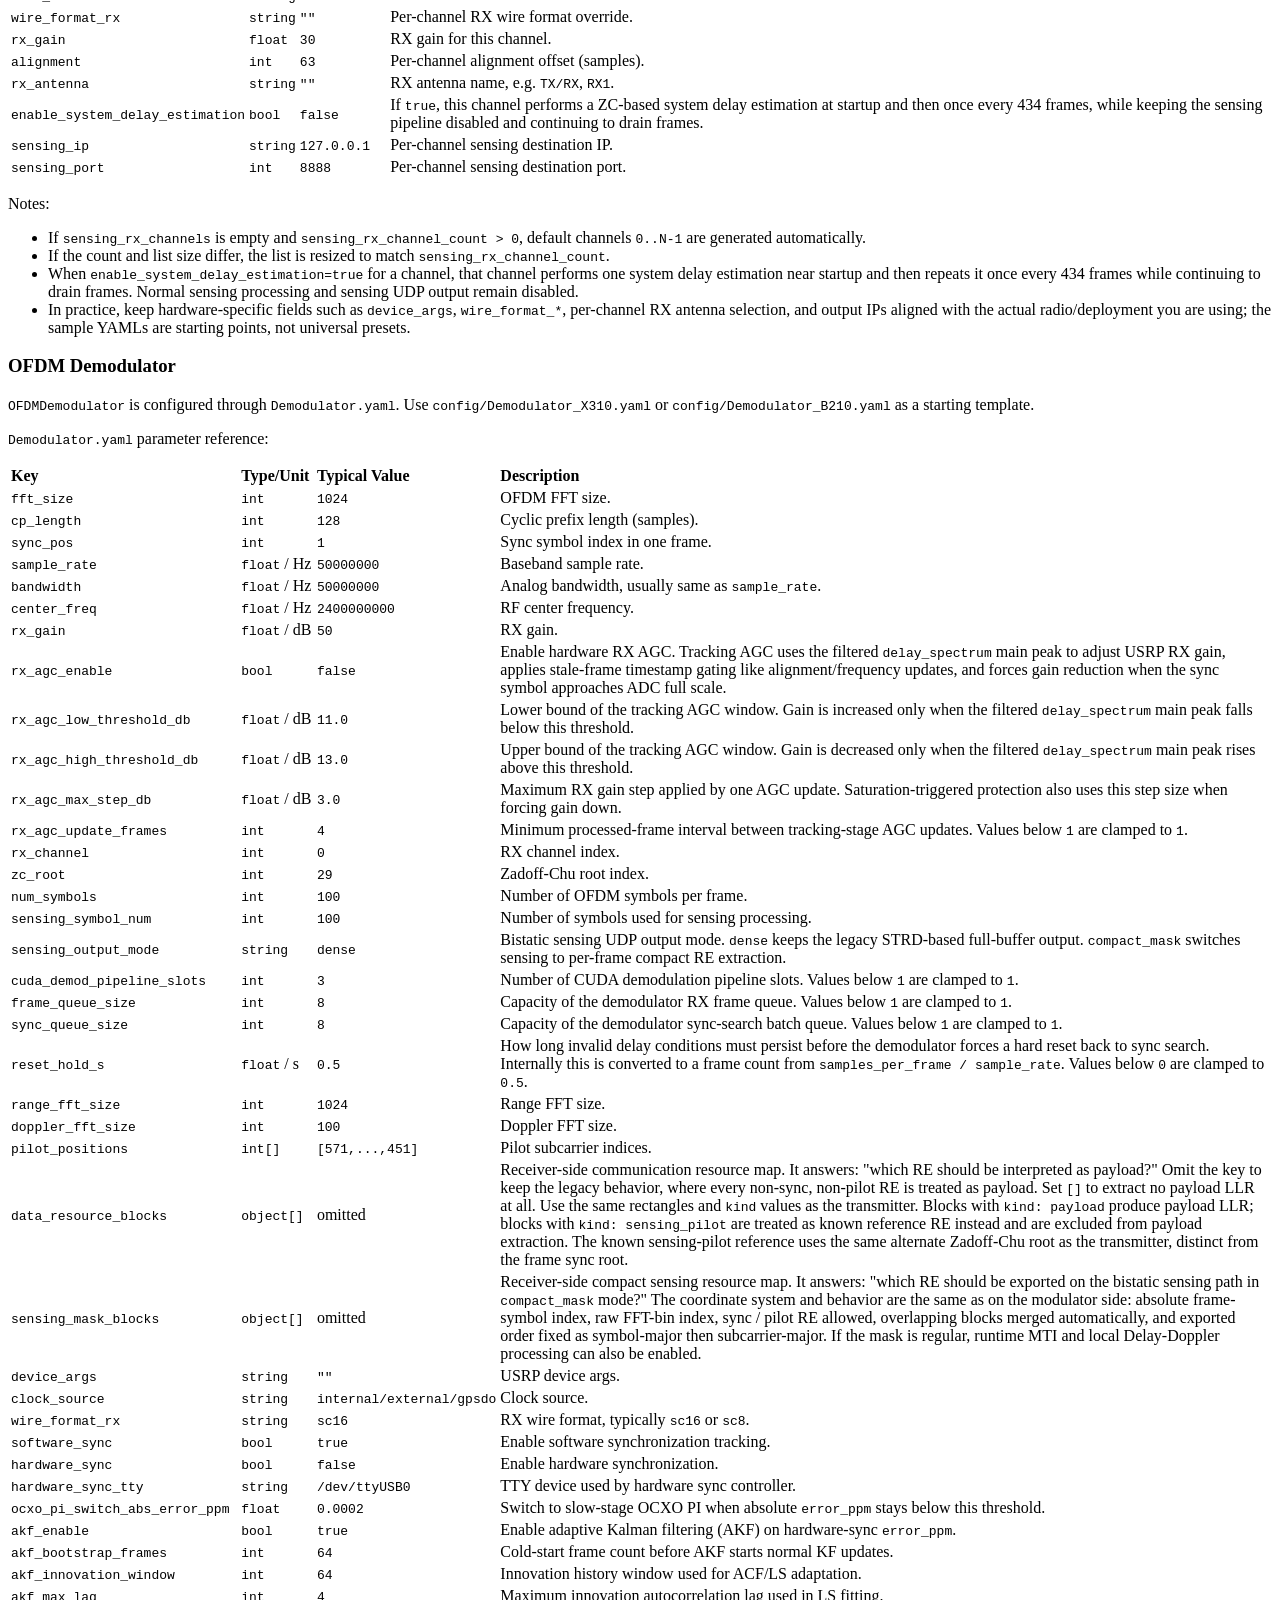
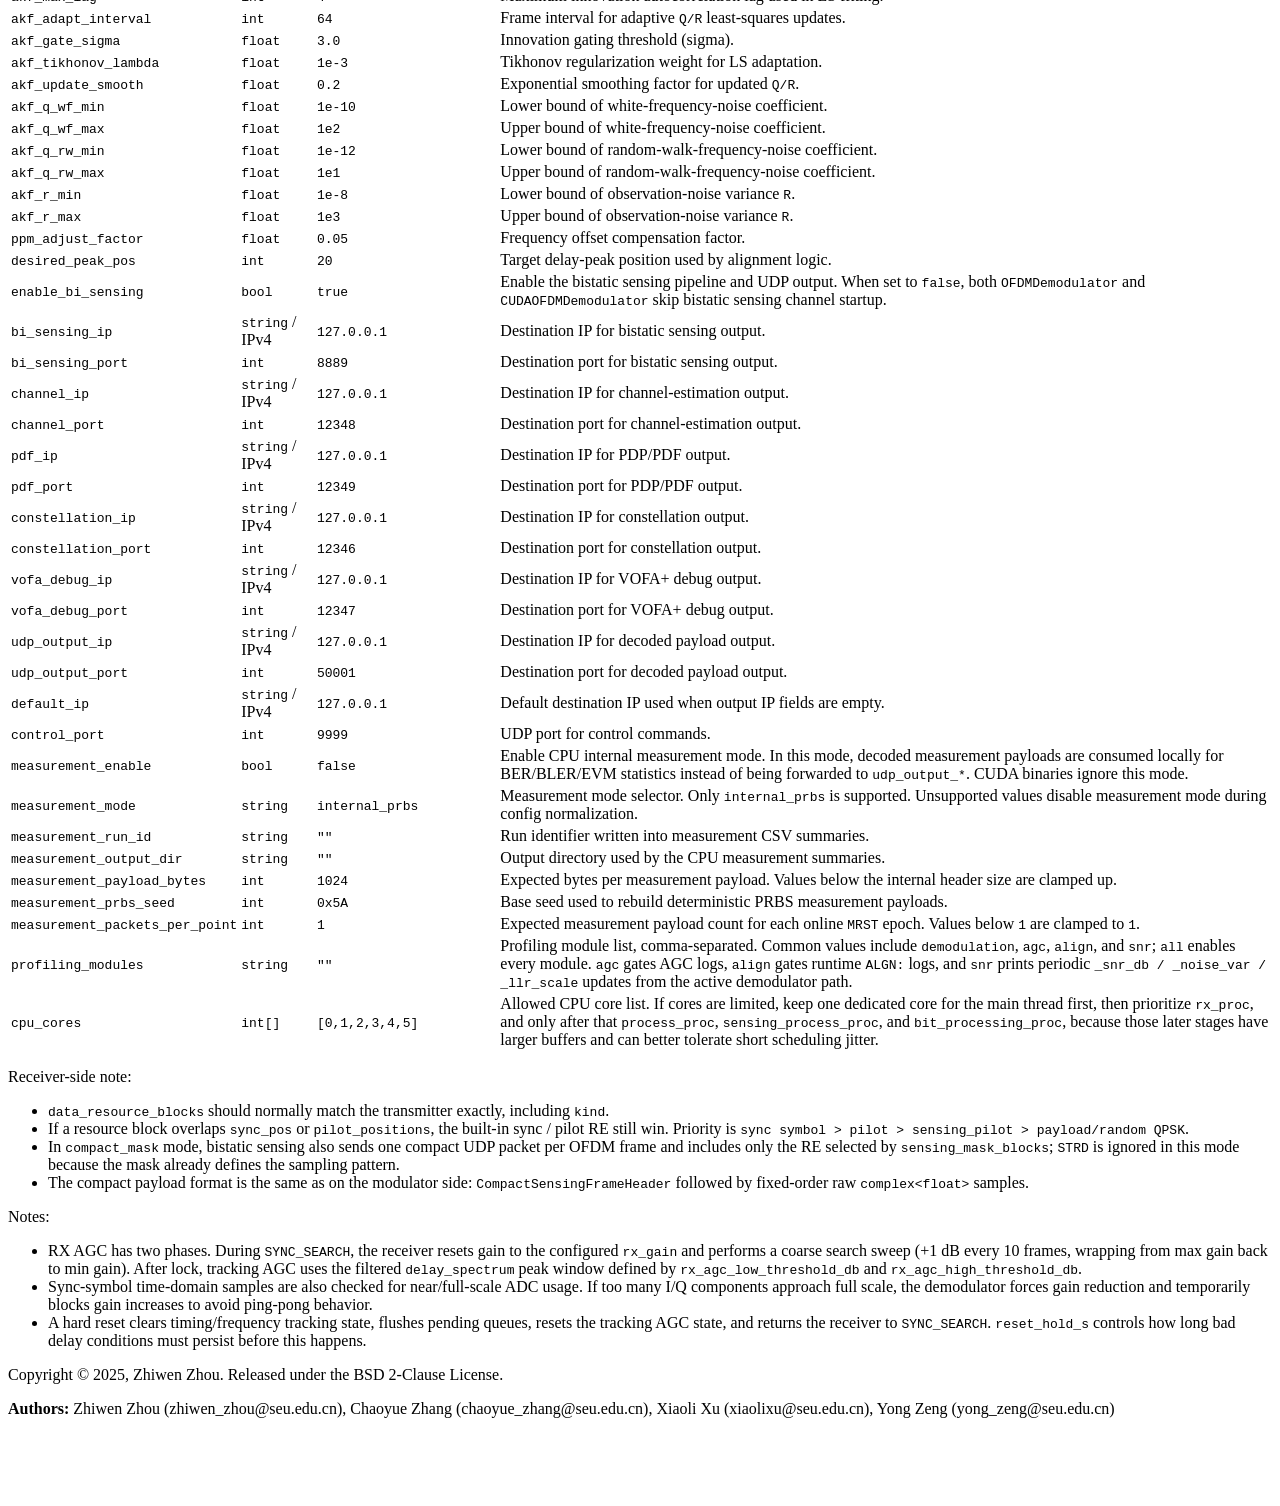
==== commit 678e7535: "Use alternate ZC sequence for sensing pilots" ====
--- a/docs/index.html
+++ b/docs/index.html
@@ -422,7 +422,7 @@
 <td style="text-align:left"><code>data_resource_blocks</code></td>
 <td style="text-align:left"><code>object[]</code></td>
 <td style="text-align:left">omitted</td>
-<td style="text-align:left">Optional communication resource map. It answers: &quot;which RE are allowed to carry payload?&quot; Omit the key to keep the legacy behavior, where every non-sync, non-pilot RE carries payload. Set <code>[]</code> to disable payload RE entirely. Each block is a rectangle with <code>symbol_start</code>, <code>symbol_count</code>, <code>subcarrier_start</code>, <code>subcarrier_count</code>, and optional <code>kind</code>. <code>kind: payload</code> means those RE carry real payload. <code>kind: sensing_pilot</code> means those RE transmit the known sync-sequence value instead, so they stay predictable for sensing and are excluded from payload mapping. Any remaining non-sync, non-pilot RE outside <code>payload</code> blocks transmit pre-generated QPSK.</td>
+<td style="text-align:left">Optional communication resource map. It answers: &quot;which RE are allowed to carry payload?&quot; Omit the key to keep the legacy behavior, where every non-sync, non-pilot RE carries payload. Set <code>[]</code> to disable payload RE entirely. Each block is a rectangle with <code>symbol_start</code>, <code>symbol_count</code>, <code>subcarrier_start</code>, <code>subcarrier_count</code>, and optional <code>kind</code>. <code>kind: payload</code> means those RE carry real payload. <code>kind: sensing_pilot</code> means those RE transmit a deterministic sensing-pilot reference sequence instead, so they stay predictable for sensing and are excluded from payload mapping. This sensing-pilot sequence is generated from an alternate Zadoff-Chu root that is different from the frame sync root, which avoids confusing sensing-pilot symbols with the dedicated sync symbol. Any remaining non-sync, non-pilot RE outside <code>payload</code> blocks transmit pre-generated QPSK.</td>
 </tr>
 <tr>
 <td style="text-align:left"><code>sensing_mask_blocks</code></td>
@@ -606,7 +606,7 @@
 <li><code>sensing_mask_blocks</code> decides which RE are exported for compact sensing.</li>
 <li>The first affects payload mapping; the second affects sensing output only.</li>
 </ul>
-<p>If <code>data_resource_blocks</code> is enabled, copy the same rectangles and <code>kind</code> values into <code>Demodulator.yaml</code>. If a block overlaps <code>sync_pos</code> or <code>pilot_positions</code>, the built-in sync / pilot RE still take precedence.</p>
+<p>If <code>data_resource_blocks</code> is enabled, copy the same rectangles and <code>kind</code> values into <code>Demodulator.yaml</code>. If a block overlaps <code>sync_pos</code> or <code>pilot_positions</code>, the built-in sync / pilot RE still take precedence. Priority is always <code>sync symbol &gt; pilot &gt; sensing_pilot &gt; payload/random QPSK</code>.</p>
 <p>When <code>sensing_output_mode=compact_mask</code>, sensing sends one compact UDP packet per OFDM frame and includes only the RE selected by <code>sensing_mask_blocks</code>. In this mode <code>STRD</code> is ignored, because the mask itself defines the sampling pattern. If the mask is &quot;regular&quot; (same subcarrier set on every selected symbol, and selected symbols evenly spaced around the frame), runtime <code>MTI</code> and local Delay-Doppler processing can also be enabled: <code>SKIP=1</code> keeps the raw compact RE output, while <code>SKIP=0</code> switches back to dense Delay-Doppler output computed from that regular selection. Config normalization also expands <code>range_fft_size</code> and <code>doppler_fft_size</code> when needed so they cover the selected subcarriers and symbols. The compact sensing UDP payload begins with <code>CompactSensingFrameHeader { magic/version, mask_hash, re_count, frame_start_symbol_index }</code>, followed by <code>re_count</code> raw <code>complex&lt;float&gt;</code> values in fixed order. Existing <code>plot_sensing*.py</code> viewers cannot handle non-&quot;regular&quot; compact payloads yet.</p>
 <p><code>sensing_rx_channels</code> object fields:</p>
 <table>
@@ -856,7 +856,7 @@
 <td style="text-align:left"><code>data_resource_blocks</code></td>
 <td style="text-align:left"><code>object[]</code></td>
 <td style="text-align:left">omitted</td>
-<td style="text-align:left">Receiver-side communication resource map. It answers: &quot;which RE should be interpreted as payload?&quot; Omit the key to keep the legacy behavior, where every non-sync, non-pilot RE is treated as payload. Set <code>[]</code> to extract no payload LLR at all. Use the same rectangles and <code>kind</code> values as the transmitter. Blocks with <code>kind: payload</code> produce payload LLR; blocks with <code>kind: sensing_pilot</code> are treated as known reference RE instead and are excluded from payload extraction.</td>
+<td style="text-align:left">Receiver-side communication resource map. It answers: &quot;which RE should be interpreted as payload?&quot; Omit the key to keep the legacy behavior, where every non-sync, non-pilot RE is treated as payload. Set <code>[]</code> to extract no payload LLR at all. Use the same rectangles and <code>kind</code> values as the transmitter. Blocks with <code>kind: payload</code> produce payload LLR; blocks with <code>kind: sensing_pilot</code> are treated as known reference RE instead and are excluded from payload extraction. The known sensing-pilot reference uses the same alternate Zadoff-Chu root as the transmitter, distinct from the frame sync root.</td>
 </tr>
 <tr>
 <td style="text-align:left"><code>sensing_mask_blocks</code></td>
@@ -1151,6 +1151,7 @@
 <p>Receiver-side note:</p>
 <ul>
 <li><code>data_resource_blocks</code> should normally match the transmitter exactly, including <code>kind</code>.</li>
+<li>If a resource block overlaps <code>sync_pos</code> or <code>pilot_positions</code>, the built-in sync / pilot RE still win. Priority is <code>sync symbol &gt; pilot &gt; sensing_pilot &gt; payload/random QPSK</code>.</li>
 <li>In <code>compact_mask</code> mode, bistatic sensing also sends one compact UDP packet per OFDM frame and includes only the RE selected by <code>sensing_mask_blocks</code>; <code>STRD</code> is ignored in this mode because the mask already defines the sampling pattern.</li>
 <li>The compact payload format is the same as on the modulator side: <code>CompactSensingFrameHeader</code> followed by fixed-order raw <code>complex&lt;float&gt;</code> samples.</li>
 </ul>
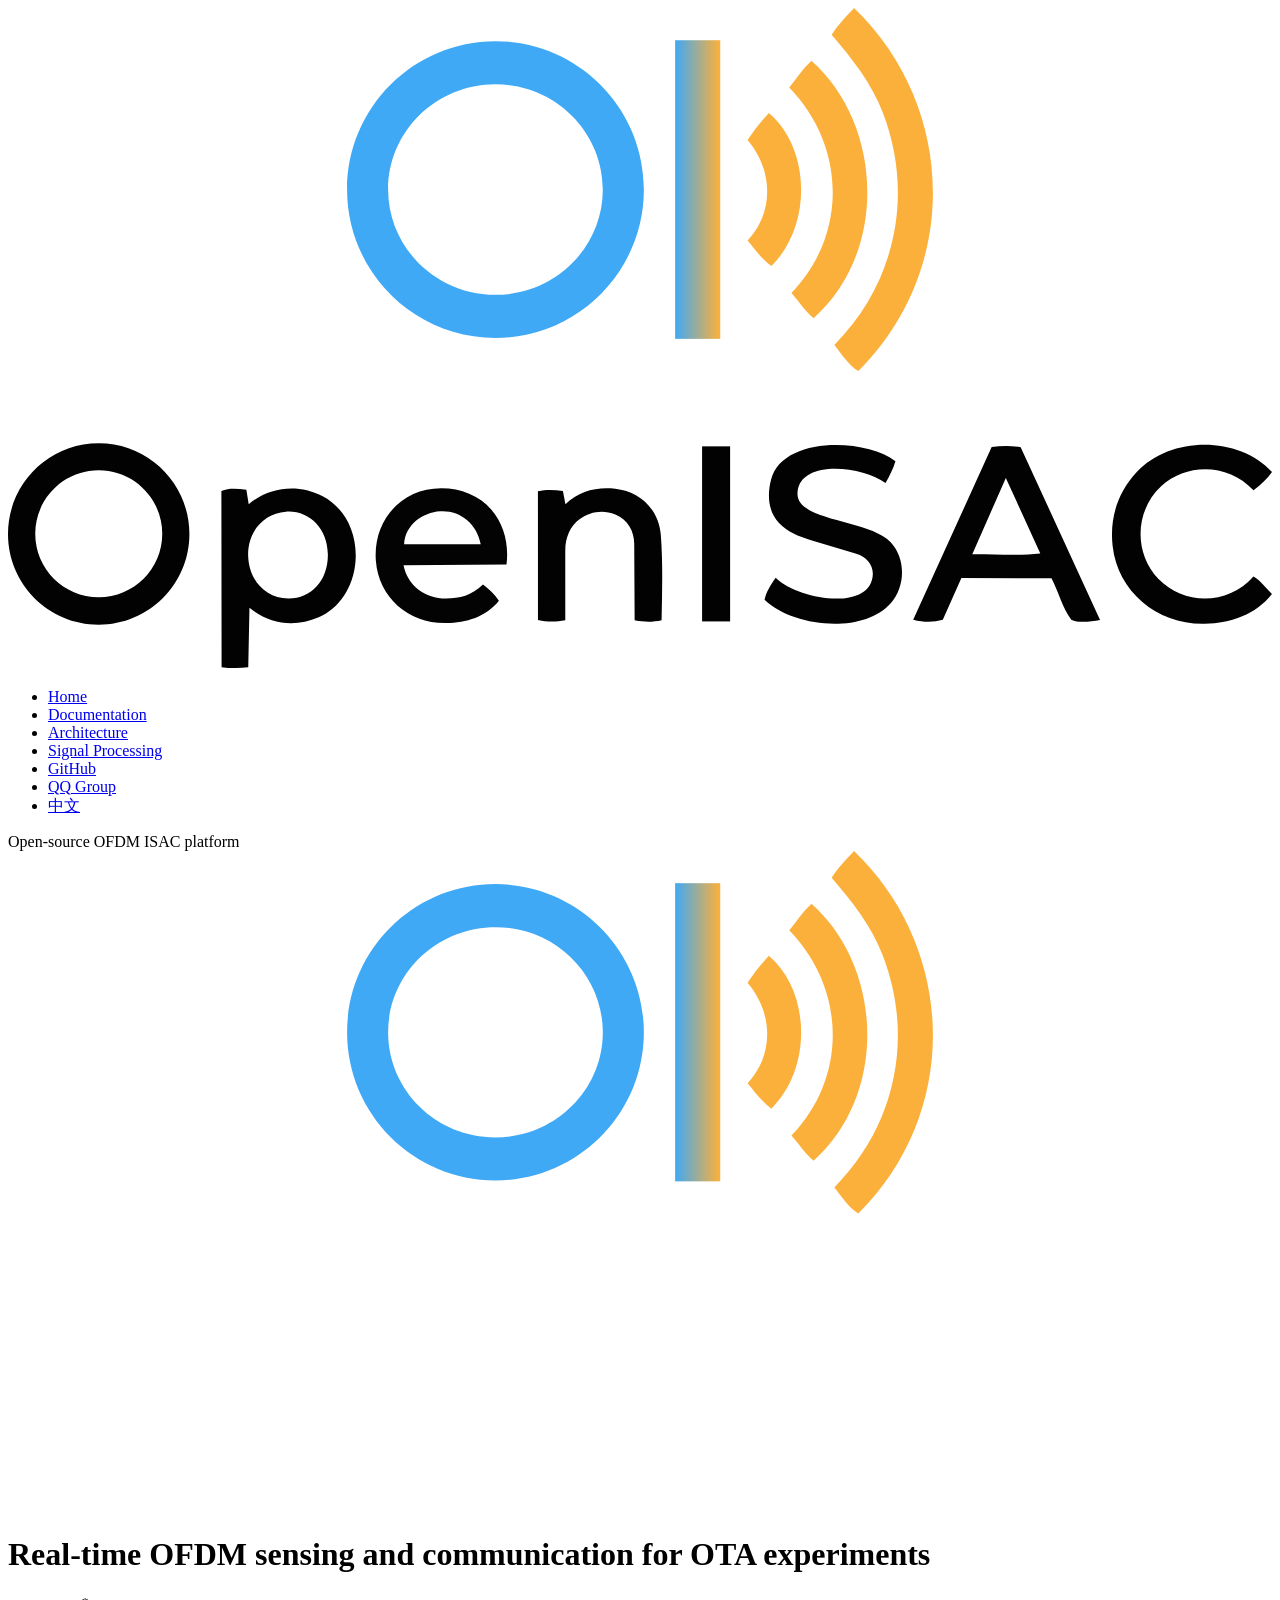
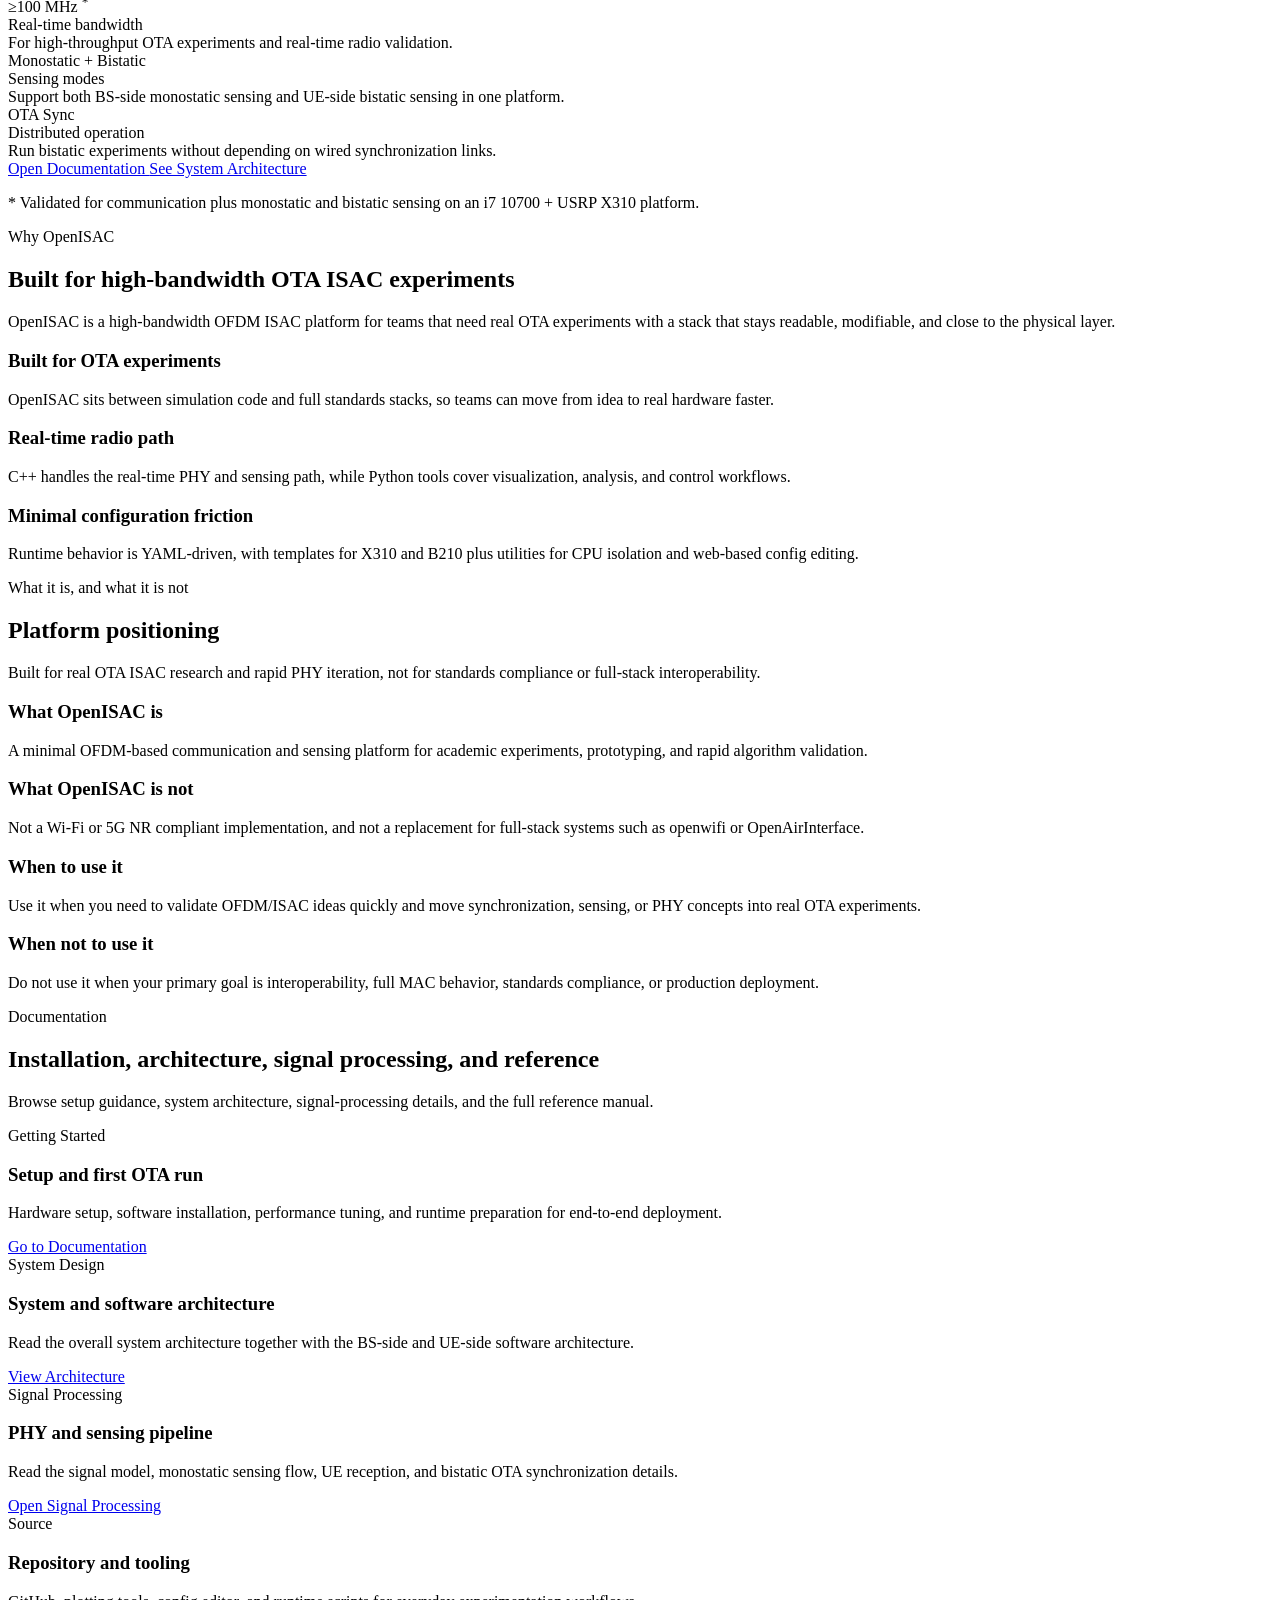
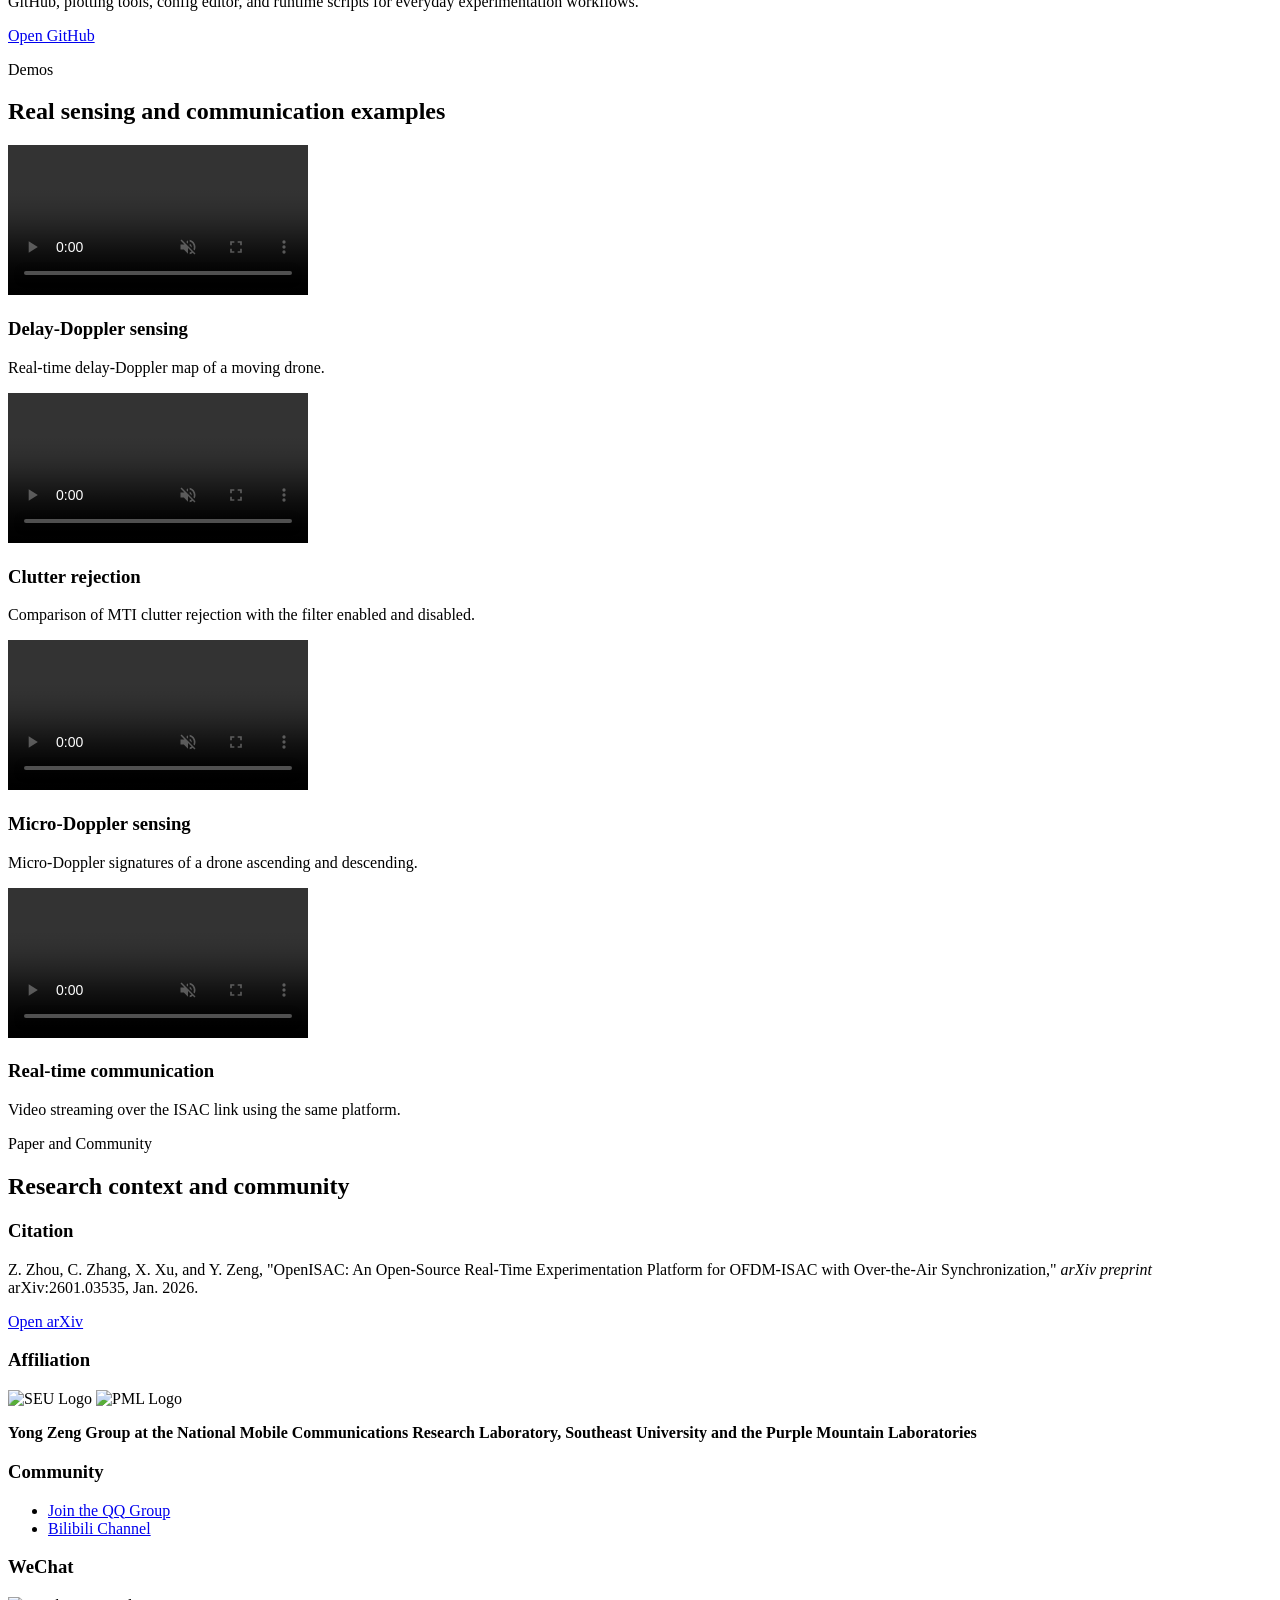
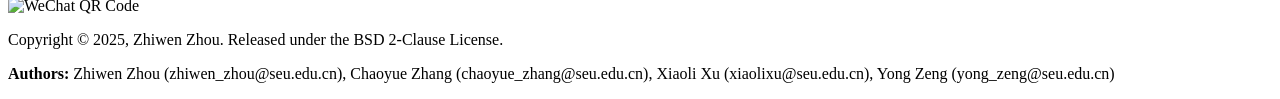
==== commit e8739437: "Keep the Astro docs source aligned with the reviewed homepage and docs copy The docs site now treats" ====
--- a/docs/index.html
+++ b/docs/index.html
@@ -1,1163 +1 @@
-<!DOCTYPE html><html lang="en"> <head><meta charset="UTF-8"><meta name="viewport" content="width=device-width, initial-scale=1.0"><title>OpenISAC - Real-Time OFDM ISAC Platform</title><meta name="description" content="OpenISAC project documentation website."><meta name="theme-color" content="#0f6b6a"><link rel="icon" type="image/svg+xml" href="images/icon.svg"><link rel="preconnect" href="https://fonts.googleapis.com"><link rel="preconnect" href="https://fonts.gstatic.com" crossorigin><link href="https://fonts.googleapis.com/css2?family=IBM+Plex+Mono:wght@400;500&family=Manrope:wght@400;500;600;700;800&family=Noto+Sans+SC:wght@400;500;700;800&family=Space+Grotesk:wght@500;700&display=swap" rel="stylesheet"><link rel="stylesheet" href="/_astro/SectionBlock.DSiaPWvP.css"></head> <body class="site-body page-home"> <div class="site-chroma" aria-hidden="true"></div> <header class="site-header"> <div class="container header-shell"> <div class="header-inner"> <a href="index.html" class="brand"> <img src="images/logo.svg" alt="OpenISAC" width="164" height="54"> </a> <nav class="site-nav" aria-label="Main navigation"> <a href="index.html" class="nav-link active"> Home </a><a href="architecture.html" class="nav-link"> Architecture </a><a href="signal_processing.html" class="nav-link"> Signal Processing </a><a href="https://github.com/zhouzhiwen2000/OpenISAC" class="nav-link" target="_blank" rel="noreferrer noopener"> GitHub </a><a href="https://qm.qq.com/q/NIQRNGb0kY" class="nav-link" target="_blank" rel="noreferrer noopener"> QQ Group </a> </nav> <div class="header-actions"> <a class="lang-switch" href="index_zh.html"> 中文 </a> </div> </div> </div> </header> <main class="page-frame">  <div class="container page-stack"> <section class="home-hero animate"> <img src="images/logo_main.svg" alt="OpenISAC" class="home-hero-logo"> <p>A Versatile and High-Performance Open-Source Platform for Real-Time ISAC Experimentation</p> <a href="#hardware" class="hero-action">Get Started</a> </section> <section id="about" class="section-block animate section-prose"> <div class="section-header">  <h2 class="section-title">About OpenISAC</h2>  </div> <div class="section-body">  <div class="generated-prose"><p>Integrated sensing and communication (ISAC) is envisioned to be one of the key technologies in 6G. OpenISAC is a versatile and high-performance open-source platform designed to bridge the gap between theory and practice.</p>
-<p>Built entirely on open-source software (UHD + C++ + Python), it supports real-time OFDM-based sensing and communication. A key feature is its novel over-the-air synchronization mechanism, enabling robust bistatic operations without wired connections.</p>
-<p>If you find this repository useful, please cite our paper:</p>
-<p>Z. Zhou, C. Zhang, X. Xu, and Y. Zeng, "OpenISAC: An Open-Source Real-Time Experimentation Platform for OFDM-ISAC with Over-the-Air Synchronization," <i>arXiv preprint</i> arXiv:2601.03535, Jan. 2026.</p>
-<p>[<a href="https://arxiv.org/pdf/2601.03535" target="_blank" rel="noreferrer noopener">arXiv</a>]</p></div>  </div> </section> <section id="affiliation" class="section-block animate section-community"> <div class="section-header">  <h2 class="section-title">Affiliation</h2>  </div> <div class="section-body">  <div class="generated-prose"><div class="logo-row logo-row-center">
-  <img src="images/SEUlogo.png" alt="SEU Logo">
-  <img src="images/PML.png" alt="PML Logo">
-</div>
-<p class="affiliation-copy"><b>Yong Zeng Group at the National Mobile Communications Research Laboratory, Southeast University and the Purple Mountain Laboratories</b></p></div>  </div> </section> <section id="community" class="section-block animate section-community"> <div class="section-header">  <h2 class="section-title">Community</h2>  </div> <div class="section-body">  <div class="community-card"> <ul class="link-list"> <li> <a href="https://qm.qq.com/q/NIQRNGb0kY" target="_blank" rel="noreferrer noopener"> Join our QQ Group </a> </li><li> <a href="https://space.bilibili.com/627920129" target="_blank" rel="noreferrer noopener"> Bilibili Channel (Yong Zeng Group) </a> </li> </ul> <div class="wechat-block"> <p>WeChat Official Account:</p> <img src="images/WeChat.jpg" alt="WeChat QR Code"> </div> </div>  </div> </section> <section id="scope" class="section-block animate section-prose"> <div class="section-header">  <h2 class="section-title">What it is — and what it is not</h2>  </div> <div class="section-body">  <div class="generated-prose"><h3>What OpenISAC is</h3>
-<p>OpenISAC is a simple OFDM-based communication and sensing system designed for academic experiments and rapid algorithm validation. Its goal is to provide a clean, minimal, easy-to-modify OFDM platform so researchers can iterate quickly on PHY/sensing ideas without the overhead of a full standard-compliant stack.</p>
-<p>Because it focuses on simplicity, OpenISAC typically requires less compute and can often run at higher sampling rates than more complex, feature-complete systems.</p>
-<h3>What OpenISAC is not</h3>
-<p>OpenISAC is not intended to be a standard-compliant implementation. It does not aim to comply with existing standards such as Wi-Fi or 5G NR.</p>
-<p>It is also not meant to replace or compete with full-stack open-source standard implementations such as openwifi or OpenAirInterface. If your goal is interoperability, standards compliance, or a production-grade protocol stack, those projects are the right direction.</p>
-<h3>When to use it</h3>
-<ul>
-  <li>Prototyping and testing new OFDM/ISAC algorithms</li>
-  <li>Fast "idea -> experiment" cycles with a minimal PHY</li>
-  <li>Research setups where interoperability is not required</li>
-</ul>
-<h3>When not to use it</h3>
-<ul>
-  <li>Building a Wi-Fi/NR-compatible system</li>
-  <li>Needing real-world standard features (full MAC/stack behavior, interoperability, certification-oriented behavior, etc.)</li>
-</ul></div>  </div> </section> <section id="sensing-demo" class="section-block animate section-demo"> <div class="section-header">  <h2 class="section-title">Sensing Demo</h2>  </div> <div class="section-body">  <div class="showcase-grid"> <article class="media-card"> <div class="video-frame"> <video controls muted loop playsinline preload="metadata"> <source src="https://vids.zzw123app.top/videos/Drone_Moving.mp4" type="video/mp4"> Your browser does not support the video tag. </video> </div> <h3>Delay-Doppler Sensing</h3> <p>Real-time delay-Doppler map of a moving drone.</p> </article><article class="media-card"> <div class="video-frame"> <video controls muted loop playsinline preload="metadata"> <source src="https://vids.zzw123app.top/videos/MTI_on_vs_off.mp4" type="video/mp4"> Your browser does not support the video tag. </video> </div> <h3>Clutter Rejection</h3> <p>Comparison of MTI clutter rejection filter ON and OFF.</p> </article><article class="media-card"> <div class="video-frame"> <video controls muted loop playsinline preload="metadata"> <source src="https://vids.zzw123app.top/videos/MicroDoppler_Up_Down.mp4" type="video/mp4"> Your browser does not support the video tag. </video> </div> <h3>Micro-Doppler Sensing</h3> <p>Micro-Doppler signatures of drone ascending and descending.</p> </article> </div>  </div> </section> <section id="comm-demo" class="section-block animate section-demo"> <div class="section-header">  <h2 class="section-title">Communication Demo</h2>  </div> <div class="section-body">  <div class="showcase-grid showcase-grid-single"> <article class="media-card"> <div class="video-frame"> <video controls muted loop playsinline preload="metadata"> <source src="https://vids.zzw123app.top/videos/Communication.mp4" type="video/mp4"> Your browser does not support the video tag. </video> </div> <h3>Video Streaming</h3> <p>Real-time video streaming via ffmpeg over the ISAC link.</p> </article> </div>  </div> </section> <section id="hardware" class="section-block animate section-guide"> <div class="section-body"> <div class="generated-prose"><h2>Hardware Setup</h2>
-<h3>Backend (C++)</h3>
-<p>To set up the complete system, you will need the following hardware:</p>
-<ul>
-<li><strong>USRP Devices</strong>: 2 units (e.g., USRP X310, B210, etc.)</li>
-<li><strong>Computers</strong>: 2 units (High performance recommended for signal processing)</li>
-<li><strong>Antennas</strong>: 3</li>
-<li><strong>OCXO/GPSDO</strong>: 2 units (Required for both USRPs)</li>
-</ul>
-<h4>Connection Setup</h4>
-<p>The system consists of two main nodes:</p>
-<ol>
-<li>
-<p><strong>BS Node</strong></p>
-<ul>
-<li><strong>Hardware</strong>: 1x Computer, 1x USRP.</li>
-<li><strong>Antennas</strong>: Connect 2 antennas to this USRP (1 for TX, 1 for RX).</li>
-<li><strong>Clock</strong>: Connect an OCXO or GPSDO to the REFIN port of the USRP.</li>
-<li><strong>Function</strong>: Transmits the OFDM signal and receives the radar echo.</li>
-</ul>
-</li>
-<li>
-<p><strong>UE Node</strong></p>
-<ul>
-<li><strong>Hardware</strong>: 1x Computer, 1x USRP.</li>
-<li><strong>Antennas</strong>: Connect 1 antenna to the RX port of this USRP.</li>
-<li><strong>Clock</strong>: Connect an OCXO or GPSDO to the REFIN port of the USRP.</li>
-<li><strong>High-precision DAC (Optional)</strong>: Use a high-precision DAC to enable finetuning the OCXO.</li>
-<li><strong>Function</strong>: Receives the OFDM signal for communication and bistatic sensing.</li>
-</ul>
-</li>
-</ol>
-<h4>Interface Requirements</h4>
-<p>To support high bandwidth and sample rates, ensure the connection between the Computers and USRPs uses:</p>
-<ul>
-<li><strong>&gt;= 10 Gigabit Ethernet (10GbE)</strong> (For X-series)</li>
-<li><strong>USB 3.0</strong> (For B-series)</li>
-</ul>
-<h3>Frontend (Python)</h3>
-<ul>
-<li><strong>Computer</strong>: 1x Computer (Windows or Linux).
-<ul>
-<li>Can be one of the backend computers or a separate machine.</li>
-</ul>
-</li>
-<li><strong>CPU</strong>: High performance CPU (i7 10700 or better) if no GPU is available.</li>
-<li><strong>GPU</strong>: An Nvidia GPU is recommended for acceleration.</li>
-</ul>
-<h2>Software Installation</h2>
-<h3>Backend (C++)</h3>
-<h4>Operating System</h4>
-<ul>
-<li><strong>Ubuntu 24.04 LTS</strong>
-<ul>
-<li>Download: <a href="http://www.ubuntu.com/download/desktop">http://www.ubuntu.com/download/desktop</a></li>
-</ul>
-</li>
-<li><strong>macOS (Apple Silicon, local development / demo only)</strong>
-<ul>
-<li>Guide: <a href="https://github.com/zhouzhiwen2000/UHD_OFDM/blob/OpenISAC_MultiChannel/docs/macos_build.md">Separate macOS build guide</a></li>
-</ul>
-</li>
-</ul>
-<h4>Dependencies &amp; Installation</h4>
-<h4>1. UHD (USRP Hardware Driver)</h4>
-<p>Install the UHD toolchain by following the official Ettus guide (Please follow the tutorial for Ubuntu 24.04):</p>
-<ul>
-<li><a href="https://kb.ettus.com/Building_and_Installing_the_USRP_Open-Source_Toolchain_(UHD_and_GNU_Radio)_on_Linux#Update_and_Install_dependencies">Building and Installing the USRP Open-Source Toolchain on Linux</a></li>
-</ul>
-<blockquote>
-<p><strong>Note:</strong> This code has been tested on UHD v4.9.0.1. You can checkout this version using <code>git checkout v4.9.0.1</code>.</p>
-</blockquote>
-<h4>2. Install Aff3ct</h4>
-<p>This project uses the Aff3ct library for Forward Error Correction (FEC). Install it from source:</p>
-<pre><code class="language-bash">sudo apt-get install nlohmann-json3-dev
-git clone https://github.com/aff3ct/aff3ct.git
-cd aff3ct
-git submodule update --init --recursive
-mkdir build
-cd build
-cmake .. -G&quot;Unix Makefiles&quot; -DCMAKE_CXX_COMPILER=&quot;g++&quot; -DCMAKE_BUILD_TYPE=&quot;Release&quot; -DCMAKE_CXX_FLAGS=&quot;-funroll-loops -march=native&quot; -DAFF3CT_COMPILE_EXE=&quot;OFF&quot; -DAFF3CT_COMPILE_SHARED_LIB=&quot;ON&quot; -DSPU_STACKTRACE=&quot;OFF&quot; -DSPU_STACKTRACE_SEGFAULT=&quot;OFF&quot; -DCMAKE_CXX_FLAGS=&quot;${CMAKE_CXX_FLAGS} -faligned-new&quot;
-make -j$(nproc)
-sudo make install
-</code></pre>
-<h4>3. Clone Repository</h4>
-<p>Clone the OpenISAC repository:</p>
-<pre><code class="language-bash">cd ~
-git clone https://github.com/zhouzhiwen2000/OpenISAC.git
-</code></pre>
-<h4>4. Build OpenISAC</h4>
-<p>Build the project using CMake:</p>
-<pre><code class="language-bash">sudo apt-get install libyaml-cpp-dev
-cd OpenISAC
-mkdir build
-cd build
-cmake ..
-make -j$(nproc)
-</code></pre>
-<h4>5. System Performance Tuning</h4>
-<p>Run the provided script to optimize your system settings for real-time processing:</p>
-<pre><code class="language-bash">cd ~/OpenISAC
-chmod +x scripts/set_performance.bash
-./scripts/set_performance.bash
-</code></pre>
-<blockquote>
-<p><strong>Note:</strong> <code>secure_boot</code> needs to be turned off in your BIOS settings to enable <code>RT_RUNTIME_SHARE</code> functionality.</p>
-</blockquote>
-<p>When UHD spawns a new thread, it may try to boost the thread's scheduling priority. If setting the new priority fails, the UHD software prints a warning to the console, as shown below.</p>
-<pre><code class="language-text">[WARNING] [UHD] Failed to set desired affinity for thread
-</code></pre>
-<p>To address this issue, non-privileged (non-root) users need to be given special permission to change the scheduling priority. This can be enabled by creating a group <code>usrp</code>, adding your user to it, and then appending the line <code>@usrp - rtprio 99</code> to the file <code>/etc/security/limits.conf</code>.</p>
-<pre><code class="language-bash">sudo groupadd usrp
-sudo usermod -aG usrp $USER
-</code></pre>
-<p>Then add the line below to end of the file <code>/etc/security/limits.conf</code>:</p>
-<pre><code class="language-text">@usrp - rtprio  99
-</code></pre>
-<p>You must log out and log back into the account for the settings to take effect. In most Linux distributions, a list of groups and group members can be found in the <code>/etc/group</code> file.</p>
-<h4>6. CPU Isolation and Execution</h4>
-<p>To ensure stable real-time performance, use <code>scripts/isolate_cpus.bash</code> to constrain system services (<code>system.slice</code>, <code>user.slice</code>, <code>init.scope</code>) to selected CPUs and reserve other CPUs for your workload.</p>
-<p>All commands require root privileges (<code>sudo</code>):</p>
-<pre><code class="language-bash">cd ~/OpenISAC
-chmod +x scripts/isolate_cpus.bash
-sudo ./scripts/isolate_cpus.bash --help
-</code></pre>
-<p><strong>Default isolation policy</strong></p>
-<pre><code class="language-bash">sudo ./scripts/isolate_cpus.bash
-</code></pre>
-<ul>
-<li>Default reserved cores for application: first 8 cores (<code>0-7</code>).</li>
-<li>System services are restricted to the remaining cores.</li>
-<li>If total CPU cores are <code>&lt;= 8</code>, isolation cannot be applied effectively and both app/system use all cores.</li>
-</ul>
-<p><strong>Custom application CPU set</strong></p>
-<pre><code class="language-bash">sudo ./scripts/isolate_cpus.bash 4          # App uses 0-3
-sudo ./scripts/isolate_cpus.bash 8-15       # App uses 8-15
-sudo ./scripts/isolate_cpus.bash 0,2,4,6    # App uses explicit core list
-</code></pre>
-<p>The selected app CPU set is saved to <code>/tmp/isolate_cpus_app.conf</code>.</p>
-<p><strong>CPU binding priority when cores are limited</strong></p>
-<ul>
-<li>Reserve one dedicated core for the main thread first.</li>
-<li>Then prioritize the TX/RX real-time threads.</li>
-<li>Finally allocate cores to modulation/demodulation and sensing/signal-processing threads, because these compute-heavy stages typically have larger buffers and can absorb moderate scheduling jitter.</li>
-</ul>
-<p>In the web CPU-binding editor, this usually means prioritizing <code>main thread affinity</code> first, then <code>_tx_proc</code> / <code>rx_proc</code> and per-channel RX loops, and only after that the modulation/demodulation and sensing-processing workers.</p>
-<p><strong>Run application on reserved cores</strong></p>
-<pre><code class="language-bash">cd build
-sudo ../scripts/isolate_cpus.bash run ./OFDMModulator
-</code></pre>
-<ul>
-<li><code>run</code> reads saved app CPUs from <code>/tmp/isolate_cpus_app.conf</code>.</li>
-<li>If no saved config exists, <code>run</code> falls back to the default app CPU set.</li>
-</ul>
-<blockquote>
-<p><strong>Note:</strong> Always use <code>sudo ../scripts/isolate_cpus.bash run ...</code> to launch applications after isolation is set. Direct execution or manual <code>taskset</code> may fail due to slice affinity constraints.</p>
-</blockquote>
-<p><strong>Reset configuration (optional)</strong></p>
-<pre><code class="language-bash">sudo ./scripts/isolate_cpus.bash reset
-</code></pre>
-<p>This removes the isolation settings and restores system slices to all CPUs.</p>
-<h4>7. Configuration</h4>
-<p>The system uses YAML files for runtime configuration.</p>
-<ul>
-<li><strong>Config filenames</strong>:
-<code>OFDMModulator</code> reads <code>Modulator.yaml</code>, and <code>OFDMDemodulator</code> reads <code>Demodulator.yaml</code> from the working directory.</li>
-<li><strong>First run</strong>:
-Template YAML files live in <code>config/</code>. Copy <code>config/Modulator_X310.yaml</code> / <code>config/Modulator_B210.yaml</code> or
-<code>config/Demodulator_X310.yaml</code> / <code>config/Demodulator_B210.yaml</code> to <code>Modulator.yaml</code> / <code>Demodulator.yaml</code>, then edit them in place.</li>
-</ul>
-<h3>Frontend (Python)</h3>
-<p>It is recommended to use a <code>conda</code> or <code>venv</code> environment with <strong>Python 3.13</strong>.</p>
-<p><strong>Miniconda Installation Guide:</strong></p>
-<ul>
-<li><strong>Windows:</strong> <a href="https://www.anaconda.com/docs/getting-started/miniconda/install#windows-powershell">Miniconda Installation for Windows</a></li>
-<li><strong>Linux:</strong> <a href="https://www.anaconda.com/docs/getting-started/miniconda/install#linux-2">Miniconda Installation for Linux</a></li>
-</ul>
-<p><strong>Create a new conda environment:</strong></p>
-<pre><code class="language-bash">conda create -n OpenISAC python=3.13
-conda activate OpenISAC
-</code></pre>
-<h4>Install Dependencies</h4>
-<pre><code class="language-bash">pip install -r requirements.txt
-</code></pre>
-<p><strong>Note:</strong> <code>ffmpeg</code> is required for video streaming demonstrations.</p>
-<ul>
-<li><strong>Ubuntu:</strong> <code>sudo apt install ffmpeg</code></li>
-<li><strong>Windows:</strong> Download from <a href="https://ffmpeg.org/download.html">ffmpeg.org</a> and add to PATH, or place executable in the working directory.</li>
-</ul>
-<h4>Enable GPU Acceleration (Optional)</h4>
-<p>If an Nvidia GPU is available, install <code>cupy-cuda12x</code> to enable GPU acceleration:</p>
-<blockquote>
-<p><strong>Note:</strong> Please ensure that the CUDA Toolkit is installed before installing CuPy.</p>
-</blockquote>
-<pre><code class="language-bash">pip install cupy-cuda12x
-</code></pre>
-<h4>Enable Intel Integrated GPU Acceleration (Optional)</h4>
-<p>If your device has an Intel integrated GPU (e.g., Intel UHD Graphics, Intel Iris Xe, etc.), you can enable GPU acceleration via <code>dpctl</code> and <code>dpnp</code>. This is especially useful for laptops and desktops without a dedicated Nvidia GPU.</p>
-<h5>1. Install Intel GPU Official Driver</h5>
-<p>First, ensure your system has the latest Intel GPU driver installed:</p>
-<ul>
-<li><strong>Windows:</strong> Download and install the latest driver from Intel Download Center: <a href="https://www.intel.com/content/www/us/en/download-center/home.html">https://www.intel.com/content/www/us/en/download-center/home.html</a></li>
-<li><strong>Ubuntu:</strong> Install Intel compute-runtime:<pre><code class="language-bash">sudo apt install intel-opencl-icd libze-intel-gpu1 libze1 intel-media-va-driver-non-free
-</code></pre>
-</li>
-</ul>
-<h5>2. Install Python Dependencies</h5>
-<pre><code class="language-bash">pip install dpctl dpnp
-</code></pre>
-<h5>3. Verify Installation</h5>
-<p>Run the following command to check if the Intel GPU is correctly recognized:</p>
-<pre><code class="language-bash">python -c &quot;import dpctl; print(dpctl.get_devices())&quot;
-</code></pre>
-<p>If the installation is successful, you should see output similar to:</p>
-<pre><code>[&lt;dpctl.SyclDevice [backend_type.level_zero, device_type.gpu, Intel(R) UHD Graphics] at 0x...&gt;]
-</code></pre>
-<h5>4. Usage Notes</h5>
-<p>The OpenISAC frontend automatically detects available GPU backends. The priority order is:</p>
-<ol>
-<li>Nvidia GPU (CUDA)</li>
-<li>Intel iGPU (dpnp)</li>
-<li>CPU (fallback)</li>
-</ol>
-<p>No code modifications are required; the system will automatically select the best available backend.</p>
-<h2>Typical Usage Example</h2>
-<h3>1. Startup of the BS</h3>
-<pre><code class="language-bash">sudo -s
-cd build
-# For X310:
-cp ../config/Modulator_X310.yaml Modulator.yaml
-sudo ../scripts/isolate_cpus.bash
-sudo ../scripts/isolate_cpus.bash run ./OFDMModulator
-
-# For B210:
-cp ../config/Modulator_B210.yaml Modulator.yaml
-sudo ../scripts/isolate_cpus.bash
-sudo ../scripts/isolate_cpus.bash run ./OFDMModulator
-</code></pre>
-<p><em>If you are using a separate frontend computer, set <code>default_ip</code> in <code>Modulator.yaml</code> to that frontend IP.</em></p>
-<h3>2. Startup of the UE</h3>
-<pre><code class="language-bash">sudo -s
-cd build
-# For X310:
-cp ../config/Demodulator_X310.yaml Demodulator.yaml
-sudo ../scripts/isolate_cpus.bash
-sudo ../scripts/isolate_cpus.bash run ./OFDMDemodulator
-
-# For B210:
-cp ../config/Demodulator_B210.yaml Demodulator.yaml
-sudo ../scripts/isolate_cpus.bash
-sudo ../scripts/isolate_cpus.bash run ./OFDMDemodulator
-</code></pre>
-<p><em>If you are using a separate frontend computer, set <code>default_ip</code> in <code>Demodulator.yaml</code> to that frontend IP.</em></p>
-<h3>3. Stream video to the BS</h3>
-<pre><code class="language-bash">ffmpeg -re -stream_loop -1 -fflags +genpts -i video.mp4 -an -c:v libx264 -x264-params keyint=5:min-keyint=1 -b:v 3000k -minrate 3000k -maxrate 3000k -bufsize 1M -f rtp -sdp_file video.sdp &quot;rtp://&lt;your IP of the BS&gt;:50000&quot;
-</code></pre>
-<p><em>If you are streaming locally, your IP of the BS can be set to 127.0.0.1.</em></p>
-<h3>4. Play video from the UE</h3>
-<p>Copy <code>video.sdp</code> to the video receiver, modify <code>m=video 50000 RTP/AVP 96</code> to <code>m=video 50001 RTP/AVP 96</code>.</p>
-<pre><code class="language-bash">ffplay -protocol_whitelist file,rtp,udp -i video1.sdp
-</code></pre>
-<p><em>Note that this command should be run on the frontend.</em></p>
-<h3>5. Run monostatic frontend</h3>
-<pre><code class="language-bash">python3 ./scripts/plot_sensing.py
-</code></pre>
-<p>For better real-time performance (if an NVIDIA GPU is available):</p>
-<pre><code class="language-bash">python3 ./scripts/plot_sensing_fast.py
-</code></pre>
-<h3>6. Run bistatic frontend</h3>
-<pre><code class="language-bash">python3 ./scripts/plot_bi_sensing.py
-</code></pre>
-<p>For better real-time performance (if an NVIDIA GPU is available):</p>
-<pre><code class="language-bash">python3 ./scripts/plot_bi_sensing_fast.py
-</code></pre>
-<h3>7. Web Config Console</h3>
-<p>For remote-friendly configuration editing and process control, run:</p>
-<pre><code class="language-bash">python3 scripts/config_web_editor.py --host 0.0.0.0 --port 8765
-</code></pre>
-<p>Then open <code>http://&lt;your-host&gt;:8765</code> in a browser.</p>
-<p>What it does:</p>
-<ul>
-<li>Provides separate Modulator / Demodulator tabs, plus a <code>Resource Planner</code> tab for <code>data_resource_blocks</code> and a <code>Sensing Resource Map</code> tab for <code>sensing_mask_blocks</code>.</li>
-<li>Edits <code>build/Modulator.yaml</code> and <code>build/Demodulator.yaml</code> as parameter/value forms instead of a raw YAML text area.</li>
-<li>Provides a dedicated CPU-binding editor for <code>cpu_cores</code>, with thread names, generated comments, and per-thread CPU selection.</li>
-<li>Saves the current form back to YAML and starts/stops modulator and demodulator processes from the <code>build/</code> directory.</li>
-<li>Includes launch options such as enabling/disabling CPU isolation and overriding the isolate CPU list.</li>
-<li>Includes CPU/CUDA command presets and a custom command field for each tab.</li>
-<li>Lets you draw payload / sensing-pilot rectangles for <code>data_resource_blocks</code>, or compact sensing rectangles for <code>sensing_mask_blocks</code>, snap the block boundaries to integer RE grid points, and apply the result independently to the transmitter or receiver YAML.</li>
-<li>Includes a <code>Guard Band Grid</code> preset that follows <code>scripts/plot_const.py</code>, i.e. it keeps only subcarriers <code>1..489</code> and <code>535..N-1</code> before the normal sync/pilot stripping rules are applied.</li>
-</ul>
-<p>Notes:</p>
-<ul>
-<li>Default commands are <code>./OFDMModulator</code> and <code>./OFDMDemodulator</code>; switch to the CUDA preset if needed.</li>
-<li>The editor currently targets the runtime YAML files in <code>build/</code>, because the binaries read <code>Modulator.yaml</code> / <code>Demodulator.yaml</code> from their working directory.</li>
-<li><code>Resource Planner</code> edits <code>data_resource_blocks</code>: it decides which RE carry payload and which RE are reserved as <code>sensing_pilot</code>.</li>
-<li><code>Sensing Resource Map</code> edits <code>sensing_mask_blocks</code>: it decides which RE are exported on the compact sensing path when <code>sensing_output_mode=compact_mask</code>.</li>
-<li>Both planners can be applied to either side. During experiments TX and RX may differ temporarily, but normal operation still expects matching <code>data_resource_blocks</code> on both sides.</li>
-<li>If CPU cores are limited, reserve a dedicated core for <code>main thread affinity</code> first, then prioritize TX/RX threads, and finally modulation/demodulation plus sensing/signal-processing threads; these compute-heavy stages typically have larger buffers and tolerate transient jitter better.</li>
-<li>If <code>Enable runtime CPU isolation</code> is on, the console uses the current <code>cpu_cores</code> list to derive the default isolated CPU set and calls <code>scripts/isolate_cpus.bash</code> before launch.</li>
-<li>If <code>Override CPU isolation list</code> is enabled, the runtime isolation text box is seeded from the default isolate list and you may edit it manually for this launch.</li>
-<li>If <code>Enable runtime CPU isolation</code> is off, the console still launches the selected command through the privileged runtime path, but it does not call <code>scripts/isolate_cpus.bash</code>.</li>
-<li>The runtime panel also provides an optional sudo-password field and a <code>Reset CPU isolation</code> action.</li>
-<li>Because the console can launch arbitrary commands entered in the web UI, bind it only to trusted networks or keep the default <code>127.0.0.1</code>.</li>
-</ul>
-<h3>OFDM Modulator</h3>
-<p><code>OFDMModulator</code> is configured through <code>Modulator.yaml</code>.
-Use <code>config/Modulator_X310.yaml</code> or <code>config/Modulator_B210.yaml</code> as a starting template.</p>
-<p><code>Modulator.yaml</code> parameter reference:</p>
-<table>
-<thead>
-<tr>
-<th style="text-align:left">Key</th>
-<th style="text-align:left">Type/Unit</th>
-<th style="text-align:left">Typical Value</th>
-<th style="text-align:left">Description</th>
-</tr>
-</thead>
-<tbody>
-<tr>
-<td style="text-align:left"><code>fft_size</code></td>
-<td style="text-align:left"><code>int</code></td>
-<td style="text-align:left"><code>1024</code></td>
-<td style="text-align:left">OFDM FFT size.</td>
-</tr>
-<tr>
-<td style="text-align:left"><code>cp_length</code></td>
-<td style="text-align:left"><code>int</code></td>
-<td style="text-align:left"><code>128</code></td>
-<td style="text-align:left">Cyclic prefix length (samples).</td>
-</tr>
-<tr>
-<td style="text-align:left"><code>sync_pos</code></td>
-<td style="text-align:left"><code>int</code></td>
-<td style="text-align:left"><code>1</code></td>
-<td style="text-align:left">Sync symbol index in one frame.</td>
-</tr>
-<tr>
-<td style="text-align:left"><code>sample_rate</code></td>
-<td style="text-align:left"><code>float</code> / Hz</td>
-<td style="text-align:left"><code>50000000</code></td>
-<td style="text-align:left">Baseband sample rate.</td>
-</tr>
-<tr>
-<td style="text-align:left"><code>bandwidth</code></td>
-<td style="text-align:left"><code>float</code> / Hz</td>
-<td style="text-align:left"><code>50000000</code></td>
-<td style="text-align:left">Analog bandwidth, usually same as <code>sample_rate</code>.</td>
-</tr>
-<tr>
-<td style="text-align:left"><code>center_freq</code></td>
-<td style="text-align:left"><code>float</code> / Hz</td>
-<td style="text-align:left"><code>2400000000</code></td>
-<td style="text-align:left">RF center frequency.</td>
-</tr>
-<tr>
-<td style="text-align:left"><code>tx_gain</code></td>
-<td style="text-align:left"><code>float</code> / dB</td>
-<td style="text-align:left"><code>30</code></td>
-<td style="text-align:left">TX gain.</td>
-</tr>
-<tr>
-<td style="text-align:left"><code>tx_channel</code></td>
-<td style="text-align:left"><code>int</code></td>
-<td style="text-align:left"><code>0</code></td>
-<td style="text-align:left">TX channel index.</td>
-</tr>
-<tr>
-<td style="text-align:left"><code>zc_root</code></td>
-<td style="text-align:left"><code>int</code></td>
-<td style="text-align:left"><code>29</code></td>
-<td style="text-align:left">Zadoff-Chu root index.</td>
-</tr>
-<tr>
-<td style="text-align:left"><code>num_symbols</code></td>
-<td style="text-align:left"><code>int</code></td>
-<td style="text-align:left"><code>100</code></td>
-<td style="text-align:left">Number of OFDM symbols per frame.</td>
-</tr>
-<tr>
-<td style="text-align:left"><code>sensing_output_mode</code></td>
-<td style="text-align:left"><code>string</code></td>
-<td style="text-align:left"><code>dense</code></td>
-<td style="text-align:left">Sensing UDP output mode. <code>dense</code> keeps the legacy STRD-based full-buffer output. <code>compact_mask</code> switches sensing to per-frame compact RE extraction.</td>
-</tr>
-<tr>
-<td style="text-align:left"><code>cuda_mod_pipeline_slots</code></td>
-<td style="text-align:left"><code>int</code></td>
-<td style="text-align:left"><code>2</code></td>
-<td style="text-align:left">Number of CUDA modulation pipeline slots. Values below <code>1</code> are clamped to <code>1</code>.</td>
-</tr>
-<tr>
-<td style="text-align:left"><code>pilot_positions</code></td>
-<td style="text-align:left"><code>int[]</code></td>
-<td style="text-align:left"><code>[571,...,451]</code></td>
-<td style="text-align:left">Pilot subcarrier indices.</td>
-</tr>
-<tr>
-<td style="text-align:left"><code>data_resource_blocks</code></td>
-<td style="text-align:left"><code>object[]</code></td>
-<td style="text-align:left">omitted</td>
-<td style="text-align:left">Optional communication resource map. It answers: &quot;which RE are allowed to carry payload?&quot; Omit the key to keep the legacy behavior, where every non-sync, non-pilot RE carries payload. Set <code>[]</code> to disable payload RE entirely. Each block is a rectangle with <code>symbol_start</code>, <code>symbol_count</code>, <code>subcarrier_start</code>, <code>subcarrier_count</code>, and optional <code>kind</code>. <code>kind: payload</code> means those RE carry real payload. <code>kind: sensing_pilot</code> means those RE transmit a deterministic sensing-pilot reference sequence instead, so they stay predictable for sensing and are excluded from payload mapping. This sensing-pilot sequence is generated from an alternate Zadoff-Chu root that is different from the frame sync root, which avoids confusing sensing-pilot symbols with the dedicated sync symbol. Any remaining non-sync, non-pilot RE outside <code>payload</code> blocks transmit pre-generated QPSK.</td>
-</tr>
-<tr>
-<td style="text-align:left"><code>sensing_mask_blocks</code></td>
-<td style="text-align:left"><code>object[]</code></td>
-<td style="text-align:left">omitted</td>
-<td style="text-align:left">Optional compact sensing resource map. It answers: &quot;which RE should be exported on the sensing output path?&quot; It is used only when <code>sensing_output_mode=compact_mask</code>; in <code>dense</code> mode it is ignored. Each block is a rectangle in absolute frame-symbol index and raw FFT-bin index. Sync / pilot RE are allowed here, overlapping blocks are merged automatically, and the exported order is fixed as symbol-major then subcarrier-major. If every selected symbol uses the same subcarrier set and the selected symbols are evenly spaced on the frame ring, runtime MTI and local Delay-Doppler processing can also be enabled.</td>
-</tr>
-<tr>
-<td style="text-align:left"><code>device_args</code></td>
-<td style="text-align:left"><code>string</code></td>
-<td style="text-align:left"><code>&quot;&quot;</code></td>
-<td style="text-align:left">Shared USRP args fallback for TX/RX.</td>
-</tr>
-<tr>
-<td style="text-align:left"><code>tx_device_args</code></td>
-<td style="text-align:left"><code>string</code></td>
-<td style="text-align:left"><code>&quot;&quot;</code></td>
-<td style="text-align:left">TX-specific USRP args.</td>
-</tr>
-<tr>
-<td style="text-align:left"><code>rx_device_args</code></td>
-<td style="text-align:left"><code>string</code></td>
-<td style="text-align:left"><code>&quot;&quot;</code></td>
-<td style="text-align:left">Default sensing RX USRP args.</td>
-</tr>
-<tr>
-<td style="text-align:left"><code>clock_source</code></td>
-<td style="text-align:left"><code>string</code></td>
-<td style="text-align:left"><code>internal/external/gpsdo</code></td>
-<td style="text-align:left">Global clock source.</td>
-</tr>
-<tr>
-<td style="text-align:left"><code>time_source</code></td>
-<td style="text-align:left"><code>string</code></td>
-<td style="text-align:left"><code>&quot;&quot;</code></td>
-<td style="text-align:left">Global time/PPS source; empty means follow <code>clock_source</code>.</td>
-</tr>
-<tr>
-<td style="text-align:left"><code>tx_clock_source</code></td>
-<td style="text-align:left"><code>string</code></td>
-<td style="text-align:left"><code>&quot;&quot;</code></td>
-<td style="text-align:left">TX clock source override.</td>
-</tr>
-<tr>
-<td style="text-align:left"><code>tx_time_source</code></td>
-<td style="text-align:left"><code>string</code></td>
-<td style="text-align:left"><code>&quot;&quot;</code></td>
-<td style="text-align:left">TX time source override.</td>
-</tr>
-<tr>
-<td style="text-align:left"><code>rx_clock_source</code></td>
-<td style="text-align:left"><code>string</code></td>
-<td style="text-align:left"><code>&quot;&quot;</code></td>
-<td style="text-align:left">Default sensing RX clock source override.</td>
-</tr>
-<tr>
-<td style="text-align:left"><code>rx_time_source</code></td>
-<td style="text-align:left"><code>string</code></td>
-<td style="text-align:left"><code>&quot;&quot;</code></td>
-<td style="text-align:left">Default sensing RX time source override.</td>
-</tr>
-<tr>
-<td style="text-align:left"><code>wire_format_tx</code></td>
-<td style="text-align:left"><code>string</code></td>
-<td style="text-align:left"><code>sc16</code></td>
-<td style="text-align:left">TX wire format, typically <code>sc16</code> or <code>sc8</code>.</td>
-</tr>
-<tr>
-<td style="text-align:left"><code>wire_format_rx</code></td>
-<td style="text-align:left"><code>string</code></td>
-<td style="text-align:left"><code>sc16</code></td>
-<td style="text-align:left">RX wire format, typically <code>sc16</code> or <code>sc8</code>.</td>
-</tr>
-<tr>
-<td style="text-align:left"><code>udp_input_ip</code></td>
-<td style="text-align:left"><code>string</code> / IPv4</td>
-<td style="text-align:left"><code>0.0.0.0</code></td>
-<td style="text-align:left">Bind IP for incoming payload UDP packets.</td>
-</tr>
-<tr>
-<td style="text-align:left"><code>udp_input_port</code></td>
-<td style="text-align:left"><code>int</code></td>
-<td style="text-align:left"><code>50000</code></td>
-<td style="text-align:left">Bind port for incoming payload UDP packets.</td>
-</tr>
-<tr>
-<td style="text-align:left"><code>mono_sensing_ip</code></td>
-<td style="text-align:left"><code>string</code> / IPv4</td>
-<td style="text-align:left"><code>127.0.0.1</code></td>
-<td style="text-align:left">Destination IP for monostatic sensing output.</td>
-</tr>
-<tr>
-<td style="text-align:left"><code>mono_sensing_port</code></td>
-<td style="text-align:left"><code>int</code></td>
-<td style="text-align:left"><code>8888</code></td>
-<td style="text-align:left">Destination port for monostatic sensing output.</td>
-</tr>
-<tr>
-<td style="text-align:left"><code>sensing_rx_channel_count</code></td>
-<td style="text-align:left"><code>int</code></td>
-<td style="text-align:left"><code>1</code></td>
-<td style="text-align:left">Number of sensing RX channels (<code>0</code> disables sensing RX).</td>
-</tr>
-<tr>
-<td style="text-align:left"><code>sensing_rx_channels</code></td>
-<td style="text-align:left"><code>object[]</code></td>
-<td style="text-align:left"><code>[]</code></td>
-<td style="text-align:left">Per-channel sensing RX settings (see table below).</td>
-</tr>
-<tr>
-<td style="text-align:left"><code>default_ip</code></td>
-<td style="text-align:left"><code>string</code> / IPv4</td>
-<td style="text-align:left"><code>127.0.0.1</code></td>
-<td style="text-align:left">Default destination IP for outputs that are not explicitly set.</td>
-</tr>
-<tr>
-<td style="text-align:left"><code>control_port</code></td>
-<td style="text-align:left"><code>int</code></td>
-<td style="text-align:left"><code>9999</code></td>
-<td style="text-align:left">UDP port for control commands (heartbeat/MTI/etc.).</td>
-</tr>
-<tr>
-<td style="text-align:left"><code>measurement_enable</code></td>
-<td style="text-align:left"><code>bool</code></td>
-<td style="text-align:left"><code>false</code></td>
-<td style="text-align:left">Enable CPU internal measurement mode. When enabled, <code>OFDMModulator</code> generates deterministic PRBS payloads instead of listening on <code>udp_input_*</code>, and <code>OFDMDemodulator</code> switches decoded measurement payloads into BER/BLER/EVM accounting. CUDA binaries ignore this mode.</td>
-</tr>
-<tr>
-<td style="text-align:left"><code>measurement_mode</code></td>
-<td style="text-align:left"><code>string</code></td>
-<td style="text-align:left"><code>internal_prbs</code></td>
-<td style="text-align:left">Measurement mode selector. Only <code>internal_prbs</code> is supported. Unsupported values disable measurement mode during config normalization.</td>
-</tr>
-<tr>
-<td style="text-align:left"><code>measurement_run_id</code></td>
-<td style="text-align:left"><code>string</code></td>
-<td style="text-align:left"><code>&quot;&quot;</code></td>
-<td style="text-align:left">Run identifier written into measurement CSV summaries.</td>
-</tr>
-<tr>
-<td style="text-align:left"><code>measurement_output_dir</code></td>
-<td style="text-align:left"><code>string</code></td>
-<td style="text-align:left"><code>&quot;&quot;</code></td>
-<td style="text-align:left">Output directory used by the CPU measurement summaries.</td>
-</tr>
-<tr>
-<td style="text-align:left"><code>measurement_payload_bytes</code></td>
-<td style="text-align:left"><code>int</code></td>
-<td style="text-align:left"><code>1024</code></td>
-<td style="text-align:left">Bytes per internally generated measurement payload. Values below the internal header size are clamped up.</td>
-</tr>
-<tr>
-<td style="text-align:left"><code>measurement_prbs_seed</code></td>
-<td style="text-align:left"><code>int</code></td>
-<td style="text-align:left"><code>0x5A</code></td>
-<td style="text-align:left">Base seed used to derive deterministic PRBS payload contents.</td>
-</tr>
-<tr>
-<td style="text-align:left"><code>measurement_packets_per_point</code></td>
-<td style="text-align:left"><code>int</code></td>
-<td style="text-align:left"><code>1</code></td>
-<td style="text-align:left">Number of measurement payloads sent for each online <code>MRST</code> epoch. Values below <code>1</code> are clamped to <code>1</code>.</td>
-</tr>
-<tr>
-<td style="text-align:left"><code>profiling_modules</code></td>
-<td style="text-align:left"><code>string</code></td>
-<td style="text-align:left"><code>&quot;&quot;</code></td>
-<td style="text-align:left">Profiling module list, comma-separated. Common values include <code>modulation</code>, <code>latency</code>, <code>data_ingest</code>, <code>sensing_proc</code>, and <code>sensing_process</code>; <code>all</code> enables every module. Modulator end-to-end latency profiling is enabled only when both <code>modulation</code> and <code>latency</code> are included.</td>
-</tr>
-<tr>
-<td style="text-align:left"><code>cpu_cores</code></td>
-<td style="text-align:left"><code>int[]</code></td>
-<td style="text-align:left"><code>[0,1,2,3,4,5]</code></td>
-<td style="text-align:left">Allowed CPU core list. Size this list for the TX thread, modulation thread, data-ingest thread, each enabled sensing channel's RX/sensing threads, and the main thread. If cores are limited, keep one dedicated core for the main thread first, then prioritize the TX and sensing RX threads, and only after that the modulation/data-ingest/sensing-processing threads because the latter stages have deeper buffers.</td>
-</tr>
-</tbody>
-</table>
-<p>Quick mental model:</p>
-<ul>
-<li><code>data_resource_blocks</code> decides where communication data goes.</li>
-<li><code>sensing_mask_blocks</code> decides which RE are exported for compact sensing.</li>
-<li>The first affects payload mapping; the second affects sensing output only.</li>
-</ul>
-<p>If <code>data_resource_blocks</code> is enabled, copy the same rectangles and <code>kind</code> values into <code>Demodulator.yaml</code>. If a block overlaps <code>sync_pos</code> or <code>pilot_positions</code>, the built-in sync / pilot RE still take precedence. Priority is always <code>sync symbol &gt; pilot &gt; sensing_pilot &gt; payload/random QPSK</code>.</p>
-<p>When <code>sensing_output_mode=compact_mask</code>, sensing sends one compact UDP packet per OFDM frame and includes only the RE selected by <code>sensing_mask_blocks</code>. In this mode <code>STRD</code> is ignored, because the mask itself defines the sampling pattern. If the mask is &quot;regular&quot; (same subcarrier set on every selected symbol, and selected symbols evenly spaced around the frame), runtime <code>MTI</code> and local Delay-Doppler processing can also be enabled: <code>SKIP=1</code> keeps the raw compact RE output, while <code>SKIP=0</code> switches back to dense Delay-Doppler output computed from that regular selection. Config normalization also expands <code>range_fft_size</code> and <code>doppler_fft_size</code> when needed so they cover the selected subcarriers and symbols. The compact sensing UDP payload begins with <code>CompactSensingFrameHeader { magic/version, mask_hash, re_count, frame_start_symbol_index }</code>, followed by <code>re_count</code> raw <code>complex&lt;float&gt;</code> values in fixed order. Existing <code>plot_sensing*.py</code> viewers cannot handle non-&quot;regular&quot; compact payloads yet.</p>
-<p><code>sensing_rx_channels</code> object fields:</p>
-<table>
-<thead>
-<tr>
-<th style="text-align:left">Key</th>
-<th style="text-align:left">Type</th>
-<th style="text-align:left">Typical Value</th>
-<th style="text-align:left">Description</th>
-</tr>
-</thead>
-<tbody>
-<tr>
-<td style="text-align:left"><code>usrp_channel</code></td>
-<td style="text-align:left"><code>int</code></td>
-<td style="text-align:left"><code>0</code></td>
-<td style="text-align:left">USRP RX channel index.</td>
-</tr>
-<tr>
-<td style="text-align:left"><code>device_args</code></td>
-<td style="text-align:left"><code>string</code></td>
-<td style="text-align:left"><code>&quot;&quot;</code></td>
-<td style="text-align:left">Per-channel USRP args.</td>
-</tr>
-<tr>
-<td style="text-align:left"><code>clock_source</code></td>
-<td style="text-align:left"><code>string</code></td>
-<td style="text-align:left"><code>&quot;&quot;</code></td>
-<td style="text-align:left">Per-channel clock source override.</td>
-</tr>
-<tr>
-<td style="text-align:left"><code>time_source</code></td>
-<td style="text-align:left"><code>string</code></td>
-<td style="text-align:left"><code>&quot;&quot;</code></td>
-<td style="text-align:left">Per-channel time source override.</td>
-</tr>
-<tr>
-<td style="text-align:left"><code>wire_format_rx</code></td>
-<td style="text-align:left"><code>string</code></td>
-<td style="text-align:left"><code>&quot;&quot;</code></td>
-<td style="text-align:left">Per-channel RX wire format override.</td>
-</tr>
-<tr>
-<td style="text-align:left"><code>rx_gain</code></td>
-<td style="text-align:left"><code>float</code></td>
-<td style="text-align:left"><code>30</code></td>
-<td style="text-align:left">RX gain for this channel.</td>
-</tr>
-<tr>
-<td style="text-align:left"><code>alignment</code></td>
-<td style="text-align:left"><code>int</code></td>
-<td style="text-align:left"><code>63</code></td>
-<td style="text-align:left">Per-channel alignment offset (samples).</td>
-</tr>
-<tr>
-<td style="text-align:left"><code>rx_antenna</code></td>
-<td style="text-align:left"><code>string</code></td>
-<td style="text-align:left"><code>&quot;&quot;</code></td>
-<td style="text-align:left">RX antenna name, e.g. <code>TX/RX</code>, <code>RX1</code>.</td>
-</tr>
-<tr>
-<td style="text-align:left"><code>enable_system_delay_estimation</code></td>
-<td style="text-align:left"><code>bool</code></td>
-<td style="text-align:left"><code>false</code></td>
-<td style="text-align:left">If <code>true</code>, this channel performs a ZC-based system delay estimation at startup and then once every 434 frames, while keeping the sensing pipeline disabled and continuing to drain frames.</td>
-</tr>
-<tr>
-<td style="text-align:left"><code>sensing_ip</code></td>
-<td style="text-align:left"><code>string</code></td>
-<td style="text-align:left"><code>127.0.0.1</code></td>
-<td style="text-align:left">Per-channel sensing destination IP.</td>
-</tr>
-<tr>
-<td style="text-align:left"><code>sensing_port</code></td>
-<td style="text-align:left"><code>int</code></td>
-<td style="text-align:left"><code>8888</code></td>
-<td style="text-align:left">Per-channel sensing destination port.</td>
-</tr>
-</tbody>
-</table>
-<p>Notes:</p>
-<ul>
-<li>If <code>sensing_rx_channels</code> is empty and <code>sensing_rx_channel_count &gt; 0</code>, default channels <code>0..N-1</code> are generated automatically.</li>
-<li>If the count and list size differ, the list is resized to match <code>sensing_rx_channel_count</code>.</li>
-<li>When <code>enable_system_delay_estimation=true</code> for a channel, that channel performs one system delay estimation near startup and then repeats it once every 434 frames while continuing to drain frames. Normal sensing processing and sensing UDP output remain disabled.</li>
-<li>In practice, keep hardware-specific fields such as <code>device_args</code>, <code>wire_format_*</code>, per-channel RX antenna selection, and output IPs aligned with the actual radio/deployment you are using; the sample YAMLs are starting points, not universal presets.</li>
-</ul>
-<h3>OFDM Demodulator</h3>
-<p><code>OFDMDemodulator</code> is configured through <code>Demodulator.yaml</code>.
-Use <code>config/Demodulator_X310.yaml</code> or <code>config/Demodulator_B210.yaml</code> as a starting template.</p>
-<p><code>Demodulator.yaml</code> parameter reference:</p>
-<table>
-<thead>
-<tr>
-<th style="text-align:left">Key</th>
-<th style="text-align:left">Type/Unit</th>
-<th style="text-align:left">Typical Value</th>
-<th style="text-align:left">Description</th>
-</tr>
-</thead>
-<tbody>
-<tr>
-<td style="text-align:left"><code>fft_size</code></td>
-<td style="text-align:left"><code>int</code></td>
-<td style="text-align:left"><code>1024</code></td>
-<td style="text-align:left">OFDM FFT size.</td>
-</tr>
-<tr>
-<td style="text-align:left"><code>cp_length</code></td>
-<td style="text-align:left"><code>int</code></td>
-<td style="text-align:left"><code>128</code></td>
-<td style="text-align:left">Cyclic prefix length (samples).</td>
-</tr>
-<tr>
-<td style="text-align:left"><code>sync_pos</code></td>
-<td style="text-align:left"><code>int</code></td>
-<td style="text-align:left"><code>1</code></td>
-<td style="text-align:left">Sync symbol index in one frame.</td>
-</tr>
-<tr>
-<td style="text-align:left"><code>sample_rate</code></td>
-<td style="text-align:left"><code>float</code> / Hz</td>
-<td style="text-align:left"><code>50000000</code></td>
-<td style="text-align:left">Baseband sample rate.</td>
-</tr>
-<tr>
-<td style="text-align:left"><code>bandwidth</code></td>
-<td style="text-align:left"><code>float</code> / Hz</td>
-<td style="text-align:left"><code>50000000</code></td>
-<td style="text-align:left">Analog bandwidth, usually same as <code>sample_rate</code>.</td>
-</tr>
-<tr>
-<td style="text-align:left"><code>center_freq</code></td>
-<td style="text-align:left"><code>float</code> / Hz</td>
-<td style="text-align:left"><code>2400000000</code></td>
-<td style="text-align:left">RF center frequency.</td>
-</tr>
-<tr>
-<td style="text-align:left"><code>rx_gain</code></td>
-<td style="text-align:left"><code>float</code> / dB</td>
-<td style="text-align:left"><code>50</code></td>
-<td style="text-align:left">RX gain.</td>
-</tr>
-<tr>
-<td style="text-align:left"><code>rx_agc_enable</code></td>
-<td style="text-align:left"><code>bool</code></td>
-<td style="text-align:left"><code>false</code></td>
-<td style="text-align:left">Enable hardware RX AGC. Tracking AGC uses the filtered <code>delay_spectrum</code> main peak to adjust USRP RX gain, applies stale-frame timestamp gating like alignment/frequency updates, and forces gain reduction when the sync symbol approaches ADC full scale.</td>
-</tr>
-<tr>
-<td style="text-align:left"><code>rx_agc_low_threshold_db</code></td>
-<td style="text-align:left"><code>float</code> / dB</td>
-<td style="text-align:left"><code>11.0</code></td>
-<td style="text-align:left">Lower bound of the tracking AGC window. Gain is increased only when the filtered <code>delay_spectrum</code> main peak falls below this threshold.</td>
-</tr>
-<tr>
-<td style="text-align:left"><code>rx_agc_high_threshold_db</code></td>
-<td style="text-align:left"><code>float</code> / dB</td>
-<td style="text-align:left"><code>13.0</code></td>
-<td style="text-align:left">Upper bound of the tracking AGC window. Gain is decreased only when the filtered <code>delay_spectrum</code> main peak rises above this threshold.</td>
-</tr>
-<tr>
-<td style="text-align:left"><code>rx_agc_max_step_db</code></td>
-<td style="text-align:left"><code>float</code> / dB</td>
-<td style="text-align:left"><code>3.0</code></td>
-<td style="text-align:left">Maximum RX gain step applied by one AGC update. Saturation-triggered protection also uses this step size when forcing gain down.</td>
-</tr>
-<tr>
-<td style="text-align:left"><code>rx_agc_update_frames</code></td>
-<td style="text-align:left"><code>int</code></td>
-<td style="text-align:left"><code>4</code></td>
-<td style="text-align:left">Minimum processed-frame interval between tracking-stage AGC updates. Values below <code>1</code> are clamped to <code>1</code>.</td>
-</tr>
-<tr>
-<td style="text-align:left"><code>rx_channel</code></td>
-<td style="text-align:left"><code>int</code></td>
-<td style="text-align:left"><code>0</code></td>
-<td style="text-align:left">RX channel index.</td>
-</tr>
-<tr>
-<td style="text-align:left"><code>zc_root</code></td>
-<td style="text-align:left"><code>int</code></td>
-<td style="text-align:left"><code>29</code></td>
-<td style="text-align:left">Zadoff-Chu root index.</td>
-</tr>
-<tr>
-<td style="text-align:left"><code>num_symbols</code></td>
-<td style="text-align:left"><code>int</code></td>
-<td style="text-align:left"><code>100</code></td>
-<td style="text-align:left">Number of OFDM symbols per frame.</td>
-</tr>
-<tr>
-<td style="text-align:left"><code>sensing_symbol_num</code></td>
-<td style="text-align:left"><code>int</code></td>
-<td style="text-align:left"><code>100</code></td>
-<td style="text-align:left">Number of symbols used for sensing processing.</td>
-</tr>
-<tr>
-<td style="text-align:left"><code>sensing_output_mode</code></td>
-<td style="text-align:left"><code>string</code></td>
-<td style="text-align:left"><code>dense</code></td>
-<td style="text-align:left">Bistatic sensing UDP output mode. <code>dense</code> keeps the legacy STRD-based full-buffer output. <code>compact_mask</code> switches sensing to per-frame compact RE extraction.</td>
-</tr>
-<tr>
-<td style="text-align:left"><code>cuda_demod_pipeline_slots</code></td>
-<td style="text-align:left"><code>int</code></td>
-<td style="text-align:left"><code>3</code></td>
-<td style="text-align:left">Number of CUDA demodulation pipeline slots. Values below <code>1</code> are clamped to <code>1</code>.</td>
-</tr>
-<tr>
-<td style="text-align:left"><code>frame_queue_size</code></td>
-<td style="text-align:left"><code>int</code></td>
-<td style="text-align:left"><code>8</code></td>
-<td style="text-align:left">Capacity of the demodulator RX frame queue. Values below <code>1</code> are clamped to <code>1</code>.</td>
-</tr>
-<tr>
-<td style="text-align:left"><code>sync_queue_size</code></td>
-<td style="text-align:left"><code>int</code></td>
-<td style="text-align:left"><code>8</code></td>
-<td style="text-align:left">Capacity of the demodulator sync-search batch queue. Values below <code>1</code> are clamped to <code>1</code>.</td>
-</tr>
-<tr>
-<td style="text-align:left"><code>reset_hold_s</code></td>
-<td style="text-align:left"><code>float</code> / s</td>
-<td style="text-align:left"><code>0.5</code></td>
-<td style="text-align:left">How long invalid delay conditions must persist before the demodulator forces a hard reset back to sync search. Internally this is converted to a frame count from <code>samples_per_frame / sample_rate</code>. Values below <code>0</code> are clamped to <code>0.5</code>.</td>
-</tr>
-<tr>
-<td style="text-align:left"><code>range_fft_size</code></td>
-<td style="text-align:left"><code>int</code></td>
-<td style="text-align:left"><code>1024</code></td>
-<td style="text-align:left">Range FFT size.</td>
-</tr>
-<tr>
-<td style="text-align:left"><code>doppler_fft_size</code></td>
-<td style="text-align:left"><code>int</code></td>
-<td style="text-align:left"><code>100</code></td>
-<td style="text-align:left">Doppler FFT size.</td>
-</tr>
-<tr>
-<td style="text-align:left"><code>pilot_positions</code></td>
-<td style="text-align:left"><code>int[]</code></td>
-<td style="text-align:left"><code>[571,...,451]</code></td>
-<td style="text-align:left">Pilot subcarrier indices.</td>
-</tr>
-<tr>
-<td style="text-align:left"><code>data_resource_blocks</code></td>
-<td style="text-align:left"><code>object[]</code></td>
-<td style="text-align:left">omitted</td>
-<td style="text-align:left">Receiver-side communication resource map. It answers: &quot;which RE should be interpreted as payload?&quot; Omit the key to keep the legacy behavior, where every non-sync, non-pilot RE is treated as payload. Set <code>[]</code> to extract no payload LLR at all. Use the same rectangles and <code>kind</code> values as the transmitter. Blocks with <code>kind: payload</code> produce payload LLR; blocks with <code>kind: sensing_pilot</code> are treated as known reference RE instead and are excluded from payload extraction. The known sensing-pilot reference uses the same alternate Zadoff-Chu root as the transmitter, distinct from the frame sync root.</td>
-</tr>
-<tr>
-<td style="text-align:left"><code>sensing_mask_blocks</code></td>
-<td style="text-align:left"><code>object[]</code></td>
-<td style="text-align:left">omitted</td>
-<td style="text-align:left">Receiver-side compact sensing resource map. It answers: &quot;which RE should be exported on the bistatic sensing path in <code>compact_mask</code> mode?&quot; The coordinate system and behavior are the same as on the modulator side: absolute frame-symbol index, raw FFT-bin index, sync / pilot RE allowed, overlapping blocks merged automatically, and exported order fixed as symbol-major then subcarrier-major. If the mask is regular, runtime MTI and local Delay-Doppler processing can also be enabled.</td>
-</tr>
-<tr>
-<td style="text-align:left"><code>device_args</code></td>
-<td style="text-align:left"><code>string</code></td>
-<td style="text-align:left"><code>&quot;&quot;</code></td>
-<td style="text-align:left">USRP device args.</td>
-</tr>
-<tr>
-<td style="text-align:left"><code>clock_source</code></td>
-<td style="text-align:left"><code>string</code></td>
-<td style="text-align:left"><code>internal/external/gpsdo</code></td>
-<td style="text-align:left">Clock source.</td>
-</tr>
-<tr>
-<td style="text-align:left"><code>wire_format_rx</code></td>
-<td style="text-align:left"><code>string</code></td>
-<td style="text-align:left"><code>sc16</code></td>
-<td style="text-align:left">RX wire format, typically <code>sc16</code> or <code>sc8</code>.</td>
-</tr>
-<tr>
-<td style="text-align:left"><code>software_sync</code></td>
-<td style="text-align:left"><code>bool</code></td>
-<td style="text-align:left"><code>true</code></td>
-<td style="text-align:left">Enable software synchronization tracking.</td>
-</tr>
-<tr>
-<td style="text-align:left"><code>hardware_sync</code></td>
-<td style="text-align:left"><code>bool</code></td>
-<td style="text-align:left"><code>false</code></td>
-<td style="text-align:left">Enable hardware synchronization.</td>
-</tr>
-<tr>
-<td style="text-align:left"><code>hardware_sync_tty</code></td>
-<td style="text-align:left"><code>string</code></td>
-<td style="text-align:left"><code>/dev/ttyUSB0</code></td>
-<td style="text-align:left">TTY device used by hardware sync controller.</td>
-</tr>
-<tr>
-<td style="text-align:left"><code>ocxo_pi_switch_abs_error_ppm</code></td>
-<td style="text-align:left"><code>float</code></td>
-<td style="text-align:left"><code>0.0002</code></td>
-<td style="text-align:left">Switch to slow-stage OCXO PI when absolute <code>error_ppm</code> stays below this threshold.</td>
-</tr>
-<tr>
-<td style="text-align:left"><code>akf_enable</code></td>
-<td style="text-align:left"><code>bool</code></td>
-<td style="text-align:left"><code>true</code></td>
-<td style="text-align:left">Enable adaptive Kalman filtering (AKF) on hardware-sync <code>error_ppm</code>.</td>
-</tr>
-<tr>
-<td style="text-align:left"><code>akf_bootstrap_frames</code></td>
-<td style="text-align:left"><code>int</code></td>
-<td style="text-align:left"><code>64</code></td>
-<td style="text-align:left">Cold-start frame count before AKF starts normal KF updates.</td>
-</tr>
-<tr>
-<td style="text-align:left"><code>akf_innovation_window</code></td>
-<td style="text-align:left"><code>int</code></td>
-<td style="text-align:left"><code>64</code></td>
-<td style="text-align:left">Innovation history window used for ACF/LS adaptation.</td>
-</tr>
-<tr>
-<td style="text-align:left"><code>akf_max_lag</code></td>
-<td style="text-align:left"><code>int</code></td>
-<td style="text-align:left"><code>4</code></td>
-<td style="text-align:left">Maximum innovation autocorrelation lag used in LS fitting.</td>
-</tr>
-<tr>
-<td style="text-align:left"><code>akf_adapt_interval</code></td>
-<td style="text-align:left"><code>int</code></td>
-<td style="text-align:left"><code>64</code></td>
-<td style="text-align:left">Frame interval for adaptive <code>Q/R</code> least-squares updates.</td>
-</tr>
-<tr>
-<td style="text-align:left"><code>akf_gate_sigma</code></td>
-<td style="text-align:left"><code>float</code></td>
-<td style="text-align:left"><code>3.0</code></td>
-<td style="text-align:left">Innovation gating threshold (sigma).</td>
-</tr>
-<tr>
-<td style="text-align:left"><code>akf_tikhonov_lambda</code></td>
-<td style="text-align:left"><code>float</code></td>
-<td style="text-align:left"><code>1e-3</code></td>
-<td style="text-align:left">Tikhonov regularization weight for LS adaptation.</td>
-</tr>
-<tr>
-<td style="text-align:left"><code>akf_update_smooth</code></td>
-<td style="text-align:left"><code>float</code></td>
-<td style="text-align:left"><code>0.2</code></td>
-<td style="text-align:left">Exponential smoothing factor for updated <code>Q/R</code>.</td>
-</tr>
-<tr>
-<td style="text-align:left"><code>akf_q_wf_min</code></td>
-<td style="text-align:left"><code>float</code></td>
-<td style="text-align:left"><code>1e-10</code></td>
-<td style="text-align:left">Lower bound of white-frequency-noise coefficient.</td>
-</tr>
-<tr>
-<td style="text-align:left"><code>akf_q_wf_max</code></td>
-<td style="text-align:left"><code>float</code></td>
-<td style="text-align:left"><code>1e2</code></td>
-<td style="text-align:left">Upper bound of white-frequency-noise coefficient.</td>
-</tr>
-<tr>
-<td style="text-align:left"><code>akf_q_rw_min</code></td>
-<td style="text-align:left"><code>float</code></td>
-<td style="text-align:left"><code>1e-12</code></td>
-<td style="text-align:left">Lower bound of random-walk-frequency-noise coefficient.</td>
-</tr>
-<tr>
-<td style="text-align:left"><code>akf_q_rw_max</code></td>
-<td style="text-align:left"><code>float</code></td>
-<td style="text-align:left"><code>1e1</code></td>
-<td style="text-align:left">Upper bound of random-walk-frequency-noise coefficient.</td>
-</tr>
-<tr>
-<td style="text-align:left"><code>akf_r_min</code></td>
-<td style="text-align:left"><code>float</code></td>
-<td style="text-align:left"><code>1e-8</code></td>
-<td style="text-align:left">Lower bound of observation-noise variance <code>R</code>.</td>
-</tr>
-<tr>
-<td style="text-align:left"><code>akf_r_max</code></td>
-<td style="text-align:left"><code>float</code></td>
-<td style="text-align:left"><code>1e3</code></td>
-<td style="text-align:left">Upper bound of observation-noise variance <code>R</code>.</td>
-</tr>
-<tr>
-<td style="text-align:left"><code>ppm_adjust_factor</code></td>
-<td style="text-align:left"><code>float</code></td>
-<td style="text-align:left"><code>0.05</code></td>
-<td style="text-align:left">Frequency offset compensation factor.</td>
-</tr>
-<tr>
-<td style="text-align:left"><code>desired_peak_pos</code></td>
-<td style="text-align:left"><code>int</code></td>
-<td style="text-align:left"><code>20</code></td>
-<td style="text-align:left">Target delay-peak position used by alignment logic.</td>
-</tr>
-<tr>
-<td style="text-align:left"><code>enable_bi_sensing</code></td>
-<td style="text-align:left"><code>bool</code></td>
-<td style="text-align:left"><code>true</code></td>
-<td style="text-align:left">Enable the bistatic sensing pipeline and UDP output. When set to <code>false</code>, both <code>OFDMDemodulator</code> and <code>CUDAOFDMDemodulator</code> skip bistatic sensing channel startup.</td>
-</tr>
-<tr>
-<td style="text-align:left"><code>bi_sensing_ip</code></td>
-<td style="text-align:left"><code>string</code> / IPv4</td>
-<td style="text-align:left"><code>127.0.0.1</code></td>
-<td style="text-align:left">Destination IP for bistatic sensing output.</td>
-</tr>
-<tr>
-<td style="text-align:left"><code>bi_sensing_port</code></td>
-<td style="text-align:left"><code>int</code></td>
-<td style="text-align:left"><code>8889</code></td>
-<td style="text-align:left">Destination port for bistatic sensing output.</td>
-</tr>
-<tr>
-<td style="text-align:left"><code>channel_ip</code></td>
-<td style="text-align:left"><code>string</code> / IPv4</td>
-<td style="text-align:left"><code>127.0.0.1</code></td>
-<td style="text-align:left">Destination IP for channel-estimation output.</td>
-</tr>
-<tr>
-<td style="text-align:left"><code>channel_port</code></td>
-<td style="text-align:left"><code>int</code></td>
-<td style="text-align:left"><code>12348</code></td>
-<td style="text-align:left">Destination port for channel-estimation output.</td>
-</tr>
-<tr>
-<td style="text-align:left"><code>pdf_ip</code></td>
-<td style="text-align:left"><code>string</code> / IPv4</td>
-<td style="text-align:left"><code>127.0.0.1</code></td>
-<td style="text-align:left">Destination IP for PDP/PDF output.</td>
-</tr>
-<tr>
-<td style="text-align:left"><code>pdf_port</code></td>
-<td style="text-align:left"><code>int</code></td>
-<td style="text-align:left"><code>12349</code></td>
-<td style="text-align:left">Destination port for PDP/PDF output.</td>
-</tr>
-<tr>
-<td style="text-align:left"><code>constellation_ip</code></td>
-<td style="text-align:left"><code>string</code> / IPv4</td>
-<td style="text-align:left"><code>127.0.0.1</code></td>
-<td style="text-align:left">Destination IP for constellation output.</td>
-</tr>
-<tr>
-<td style="text-align:left"><code>constellation_port</code></td>
-<td style="text-align:left"><code>int</code></td>
-<td style="text-align:left"><code>12346</code></td>
-<td style="text-align:left">Destination port for constellation output.</td>
-</tr>
-<tr>
-<td style="text-align:left"><code>vofa_debug_ip</code></td>
-<td style="text-align:left"><code>string</code> / IPv4</td>
-<td style="text-align:left"><code>127.0.0.1</code></td>
-<td style="text-align:left">Destination IP for VOFA+ debug output.</td>
-</tr>
-<tr>
-<td style="text-align:left"><code>vofa_debug_port</code></td>
-<td style="text-align:left"><code>int</code></td>
-<td style="text-align:left"><code>12347</code></td>
-<td style="text-align:left">Destination port for VOFA+ debug output.</td>
-</tr>
-<tr>
-<td style="text-align:left"><code>udp_output_ip</code></td>
-<td style="text-align:left"><code>string</code> / IPv4</td>
-<td style="text-align:left"><code>127.0.0.1</code></td>
-<td style="text-align:left">Destination IP for decoded payload output.</td>
-</tr>
-<tr>
-<td style="text-align:left"><code>udp_output_port</code></td>
-<td style="text-align:left"><code>int</code></td>
-<td style="text-align:left"><code>50001</code></td>
-<td style="text-align:left">Destination port for decoded payload output.</td>
-</tr>
-<tr>
-<td style="text-align:left"><code>default_ip</code></td>
-<td style="text-align:left"><code>string</code> / IPv4</td>
-<td style="text-align:left"><code>127.0.0.1</code></td>
-<td style="text-align:left">Default destination IP used when output IP fields are empty.</td>
-</tr>
-<tr>
-<td style="text-align:left"><code>control_port</code></td>
-<td style="text-align:left"><code>int</code></td>
-<td style="text-align:left"><code>9999</code></td>
-<td style="text-align:left">UDP port for control commands.</td>
-</tr>
-<tr>
-<td style="text-align:left"><code>measurement_enable</code></td>
-<td style="text-align:left"><code>bool</code></td>
-<td style="text-align:left"><code>false</code></td>
-<td style="text-align:left">Enable CPU internal measurement mode. In this mode, decoded measurement payloads are consumed locally for BER/BLER/EVM statistics instead of being forwarded to <code>udp_output_*</code>. CUDA binaries ignore this mode.</td>
-</tr>
-<tr>
-<td style="text-align:left"><code>measurement_mode</code></td>
-<td style="text-align:left"><code>string</code></td>
-<td style="text-align:left"><code>internal_prbs</code></td>
-<td style="text-align:left">Measurement mode selector. Only <code>internal_prbs</code> is supported. Unsupported values disable measurement mode during config normalization.</td>
-</tr>
-<tr>
-<td style="text-align:left"><code>measurement_run_id</code></td>
-<td style="text-align:left"><code>string</code></td>
-<td style="text-align:left"><code>&quot;&quot;</code></td>
-<td style="text-align:left">Run identifier written into measurement CSV summaries.</td>
-</tr>
-<tr>
-<td style="text-align:left"><code>measurement_output_dir</code></td>
-<td style="text-align:left"><code>string</code></td>
-<td style="text-align:left"><code>&quot;&quot;</code></td>
-<td style="text-align:left">Output directory used by the CPU measurement summaries.</td>
-</tr>
-<tr>
-<td style="text-align:left"><code>measurement_payload_bytes</code></td>
-<td style="text-align:left"><code>int</code></td>
-<td style="text-align:left"><code>1024</code></td>
-<td style="text-align:left">Expected bytes per measurement payload. Values below the internal header size are clamped up.</td>
-</tr>
-<tr>
-<td style="text-align:left"><code>measurement_prbs_seed</code></td>
-<td style="text-align:left"><code>int</code></td>
-<td style="text-align:left"><code>0x5A</code></td>
-<td style="text-align:left">Base seed used to rebuild deterministic PRBS measurement payloads.</td>
-</tr>
-<tr>
-<td style="text-align:left"><code>measurement_packets_per_point</code></td>
-<td style="text-align:left"><code>int</code></td>
-<td style="text-align:left"><code>1</code></td>
-<td style="text-align:left">Expected measurement payload count for each online <code>MRST</code> epoch. Values below <code>1</code> are clamped to <code>1</code>.</td>
-</tr>
-<tr>
-<td style="text-align:left"><code>profiling_modules</code></td>
-<td style="text-align:left"><code>string</code></td>
-<td style="text-align:left"><code>&quot;&quot;</code></td>
-<td style="text-align:left">Profiling module list, comma-separated. Common values include <code>demodulation</code>, <code>agc</code>, <code>align</code>, and <code>snr</code>; <code>all</code> enables every module. <code>agc</code> gates AGC logs, <code>align</code> gates runtime <code>ALGN:</code> logs, and <code>snr</code> prints periodic <code>_snr_db / _noise_var / _llr_scale</code> updates from the active demodulator path.</td>
-</tr>
-<tr>
-<td style="text-align:left"><code>cpu_cores</code></td>
-<td style="text-align:left"><code>int[]</code></td>
-<td style="text-align:left"><code>[0,1,2,3,4,5]</code></td>
-<td style="text-align:left">Allowed CPU core list. If cores are limited, keep one dedicated core for the main thread first, then prioritize <code>rx_proc</code>, and only after that <code>process_proc</code>, <code>sensing_process_proc</code>, and <code>bit_processing_proc</code>, because those later stages have larger buffers and can better tolerate short scheduling jitter.</td>
-</tr>
-</tbody>
-</table>
-<p>Receiver-side note:</p>
-<ul>
-<li><code>data_resource_blocks</code> should normally match the transmitter exactly, including <code>kind</code>.</li>
-<li>If a resource block overlaps <code>sync_pos</code> or <code>pilot_positions</code>, the built-in sync / pilot RE still win. Priority is <code>sync symbol &gt; pilot &gt; sensing_pilot &gt; payload/random QPSK</code>.</li>
-<li>In <code>compact_mask</code> mode, bistatic sensing also sends one compact UDP packet per OFDM frame and includes only the RE selected by <code>sensing_mask_blocks</code>; <code>STRD</code> is ignored in this mode because the mask already defines the sampling pattern.</li>
-<li>The compact payload format is the same as on the modulator side: <code>CompactSensingFrameHeader</code> followed by fixed-order raw <code>complex&lt;float&gt;</code> samples.</li>
-</ul>
-<p>Notes:</p>
-<ul>
-<li>RX AGC has two phases. During <code>SYNC_SEARCH</code>, the receiver resets gain to the configured <code>rx_gain</code> and performs a coarse search sweep (+1 dB every 10 frames, wrapping from max gain back to min gain). After lock, tracking AGC uses the filtered <code>delay_spectrum</code> peak window defined by <code>rx_agc_low_threshold_db</code> and <code>rx_agc_high_threshold_db</code>.</li>
-<li>Sync-symbol time-domain samples are also checked for near/full-scale ADC usage. If too many I/Q components approach full scale, the demodulator forces gain reduction and temporarily blocks gain increases to avoid ping-pong behavior.</li>
-<li>A hard reset clears timing/frequency tracking state, flushes pending queues, resets the tracking AGC state, and returns the receiver to <code>SYNC_SEARCH</code>. <code>reset_hold_s</code> controls how long bad delay conditions must persist before this happens.</li>
-</ul></div> </div> </section> </div>  </main> <footer class="site-footer"> <div class="container footer-inner"> <p>Copyright &copy; 2025, Zhiwen Zhou. Released under the BSD 2-Clause License.</p> <p> <strong>Authors:</strong>   Zhiwen Zhou (zhiwen_zhou@seu.edu.cn), Chaoyue Zhang (chaoyue_zhang@seu.edu.cn), Xiaoli Xu (xiaolixu@seu.edu.cn), Yong Zeng (yong_zeng@seu.edu.cn) </p> </div> </footer> </body></html>+<!DOCTYPE html><html lang="en"> <head><meta charset="UTF-8"><meta name="viewport" content="width=device-width, initial-scale=1.0"><title>OpenISAC - Real-Time OFDM ISAC Platform</title><meta name="description" content="OpenISAC landing page"><meta name="theme-color" content="#0f6b6a"><link rel="icon" type="image/svg+xml" href="images/icon.svg"><link rel="preconnect" href="https://fonts.googleapis.com"><link rel="preconnect" href="https://fonts.gstatic.com" crossorigin><link href="https://fonts.googleapis.com/css2?family=IBM+Plex+Sans:wght@400;500;600;700&family=IBM+Plex+Mono:wght@400;500&family=Noto+Sans+SC:wght@400;500;700&family=Space+Grotesk:wght@400;500;700&display=swap" rel="stylesheet"><link rel="stylesheet" href="/_astro/DocsLayout.Bdj7OhQI.css"></head> <body class="home-page"> <header> <nav> <a href="index.html" class="logo"> <img src="images/logo.svg" alt="OpenISAC"> </a> <ul class="nav-links" aria-label="Main navigation"> <li> <a href="index.html" class="active"> Home </a> </li><li> <a href="documentation.html"> Documentation </a> </li><li> <a href="architecture.html"> Architecture </a> </li><li> <a href="signal_processing.html"> Signal Processing </a> </li><li> <a href="https://github.com/zhouzhiwen2000/OpenISAC" target="_blank" rel="noreferrer noopener"> GitHub </a> </li><li> <a href="https://qm.qq.com/q/NIQRNGb0kY" target="_blank" rel="noreferrer noopener"> QQ Group </a> </li> <li><a href="index_zh.html">中文</a></li> </ul> </nav> </header>  <div class="hero"> <div class="hero-panel"> <div class="hero-layout"> <div class="hero-copy"> <span class="eyebrow">Open-source OFDM ISAC platform</span> <img src="images/logo_light.svg" alt="OpenISAC" class="hero-logo"> <h1 class="hero-title hero-title-en">Real-time OFDM sensing and communication for OTA experiments</h1> <div class="hero-stats"> <div class="stat-card"> <span class="stat-value"> ≥100 MHz <sup class="stat-marker">*</sup> </span> <div class="stat-label">Real-time bandwidth</div> <div class="stat-detail">For high-throughput OTA experiments and real-time radio validation.</div> </div><div class="stat-card"> <span class="stat-value"> Monostatic + Bistatic  </span> <div class="stat-label">Sensing modes</div> <div class="stat-detail">Support both BS-side monostatic sensing and UE-side bistatic sensing in one platform.</div> </div><div class="stat-card"> <span class="stat-value"> OTA Sync  </span> <div class="stat-label">Distributed operation</div> <div class="stat-detail">Run bistatic experiments without depending on wired synchronization links.</div> </div> </div> <div class="hero-actions"> <a href="documentation.html" class="button"> Open Documentation </a><a href="architecture.html" class="button-secondary"> See System Architecture </a> </div> <p class="hero-footnote">* Validated for communication plus monostatic and bistatic sensing on an i7 10700 + USRP X310 platform.</p> </div> </div> </div> </div> <main> <section> <p class="section-kicker">Why OpenISAC</p> <h2>Built for high-bandwidth OTA ISAC experiments</h2> <p class="section-lead">OpenISAC is a high-bandwidth OFDM ISAC platform for teams that need real OTA experiments with a stack that stays readable, modifiable, and close to the physical layer.</p> <div class="feature-grid"> <div class="feature-card"> <h3>Built for OTA experiments</h3> <p>OpenISAC sits between simulation code and full standards stacks, so teams can move from idea to real hardware faster.</p> </div><div class="feature-card"> <h3>Real-time radio path</h3> <p>C++ handles the real-time PHY and sensing path, while Python tools cover visualization, analysis, and control workflows.</p> </div><div class="feature-card"> <h3>Minimal configuration friction</h3> <p>Runtime behavior is YAML-driven, with templates for X310 and B210 plus utilities for CPU isolation and web-based config editing.</p> </div> </div> </section> <section id="scope"> <p class="section-kicker">What it is, and what it is not</p> <h2>Platform positioning</h2> <p class="section-lead">Built for real OTA ISAC research and rapid PHY iteration, not for standards compliance or full-stack interoperability.</p> <div class="docs-grid"> <div class="docs-card"> <h3>What OpenISAC is</h3> <p>A minimal OFDM-based communication and sensing platform for academic experiments, prototyping, and rapid algorithm validation.</p> </div><div class="docs-card"> <h3>What OpenISAC is not</h3> <p>Not a Wi-Fi or 5G NR compliant implementation, and not a replacement for full-stack systems such as openwifi or OpenAirInterface.</p> </div><div class="docs-card"> <h3>When to use it</h3> <p>Use it when you need to validate OFDM/ISAC ideas quickly and move synchronization, sensing, or PHY concepts into real OTA experiments.</p> </div><div class="docs-card"> <h3>When not to use it</h3> <p>Do not use it when your primary goal is interoperability, full MAC behavior, standards compliance, or production deployment.</p> </div> </div> </section> <section> <p class="section-kicker">Documentation</p> <h2>Installation, architecture, signal processing, and reference</h2> <p class="section-lead">Browse setup guidance, system architecture, signal-processing details, and the full reference manual.</p> <div class="docs-grid"> <div class="docs-card"> <span class="tag">Getting Started</span> <h3>Setup and first OTA run</h3> <p>Hardware setup, software installation, performance tuning, and runtime preparation for end-to-end deployment.</p> <a href="documentation.html" class="doc-link"> Go to Documentation </a> </div><div class="docs-card"> <span class="tag">System Design</span> <h3>System and software architecture</h3> <p>Read the overall system architecture together with the BS-side and UE-side software architecture.</p> <a href="architecture.html" class="doc-link"> View Architecture </a> </div><div class="docs-card"> <span class="tag">Signal Processing</span> <h3>PHY and sensing pipeline</h3> <p>Read the signal model, monostatic sensing flow, UE reception, and bistatic OTA synchronization details.</p> <a href="signal_processing.html" class="doc-link"> Open Signal Processing </a> </div><div class="docs-card"> <span class="tag">Source</span> <h3>Repository and tooling</h3> <p>GitHub, plotting tools, config editor, and runtime scripts for everyday experimentation workflows.</p> <a href="https://github.com/zhouzhiwen2000/OpenISAC" class="doc-link" target="_blank" rel="noreferrer noopener"> Open GitHub </a> </div> </div> </section> <section id="sensing-demo"> <p class="section-kicker">Demos</p> <h2>Real sensing and communication examples</h2> <div class="demo-grid"> <div class="demo-card"> <div class="video-wrapper"> <video controls muted loop playsinline preload="metadata"> <source src="https://vids.zzw123app.top/videos/Drone_Moving.mp4" type="video/mp4"> Your browser does not support the video tag. </video> </div> <h3>Delay-Doppler sensing</h3> <p>Real-time delay-Doppler map of a moving drone.</p> </div><div class="demo-card"> <div class="video-wrapper"> <video controls muted loop playsinline preload="metadata"> <source src="https://vids.zzw123app.top/videos/MTI_on_vs_off.mp4" type="video/mp4"> Your browser does not support the video tag. </video> </div> <h3>Clutter rejection</h3> <p>Comparison of MTI clutter rejection with the filter enabled and disabled.</p> </div><div class="demo-card"> <div class="video-wrapper"> <video controls muted loop playsinline preload="metadata"> <source src="https://vids.zzw123app.top/videos/MicroDoppler_Up_Down.mp4" type="video/mp4"> Your browser does not support the video tag. </video> </div> <h3>Micro-Doppler sensing</h3> <p>Micro-Doppler signatures of a drone ascending and descending.</p> </div><div class="demo-card"> <div class="video-wrapper"> <video controls muted loop playsinline preload="metadata"> <source src="https://vids.zzw123app.top/videos/Communication.mp4" type="video/mp4"> Your browser does not support the video tag. </video> </div> <h3>Real-time communication</h3> <p>Video streaming over the ISAC link using the same platform.</p> </div> </div> </section> <section> <p class="section-kicker">Paper and Community</p> <h2>Research context and community</h2> <div class="meta-grid"> <div class="meta-card"> <h3>Citation</h3> <p>Z. Zhou, C. Zhang, X. Xu, and Y. Zeng, "OpenISAC: An Open-Source Real-Time Experimentation Platform for OFDM-ISAC with Over-the-Air Synchronization," <i>arXiv preprint</i> arXiv:2601.03535, Jan. 2026.</p> <a href="https://arxiv.org/pdf/2601.03535" target="_blank" rel="noreferrer noopener" class="doc-link"> Open arXiv </a> </div> <div class="meta-card"> <h3>Affiliation</h3> <div class="affiliation-logos"> <img src="images/SEUlogo.png" alt="SEU Logo"> <img src="images/PML.png" alt="PML Logo"> </div> <p><strong>Yong Zeng Group at the National Mobile Communications Research Laboratory, Southeast University and the Purple Mountain Laboratories</strong></p> </div> <div class="meta-card"> <h3>Community</h3> <ul> <li><a href="https://qm.qq.com/q/NIQRNGb0kY" target="_blank" rel="noreferrer noopener">Join the QQ Group</a></li><li><a href="https://space.bilibili.com/627920129" target="_blank" rel="noreferrer noopener">Bilibili Channel</a></li> </ul> </div> <div class="meta-card"> <h3>WeChat</h3> <img src="images/WeChat.jpg" alt="WeChat QR Code" width="170"> </div> </div> </section> </main>  <footer class="site-footer"> <div class="footer-panel"> <p>Copyright &copy; 2025, Zhiwen Zhou. Released under the BSD 2-Clause License.</p> <p><strong>Authors:</strong> Zhiwen Zhou (zhiwen_zhou@seu.edu.cn), Chaoyue Zhang (chaoyue_zhang@seu.edu.cn), Xiaoli Xu (xiaolixu@seu.edu.cn), Yong Zeng (yong_zeng@seu.edu.cn)</p> </div> </footer> </body></html>
